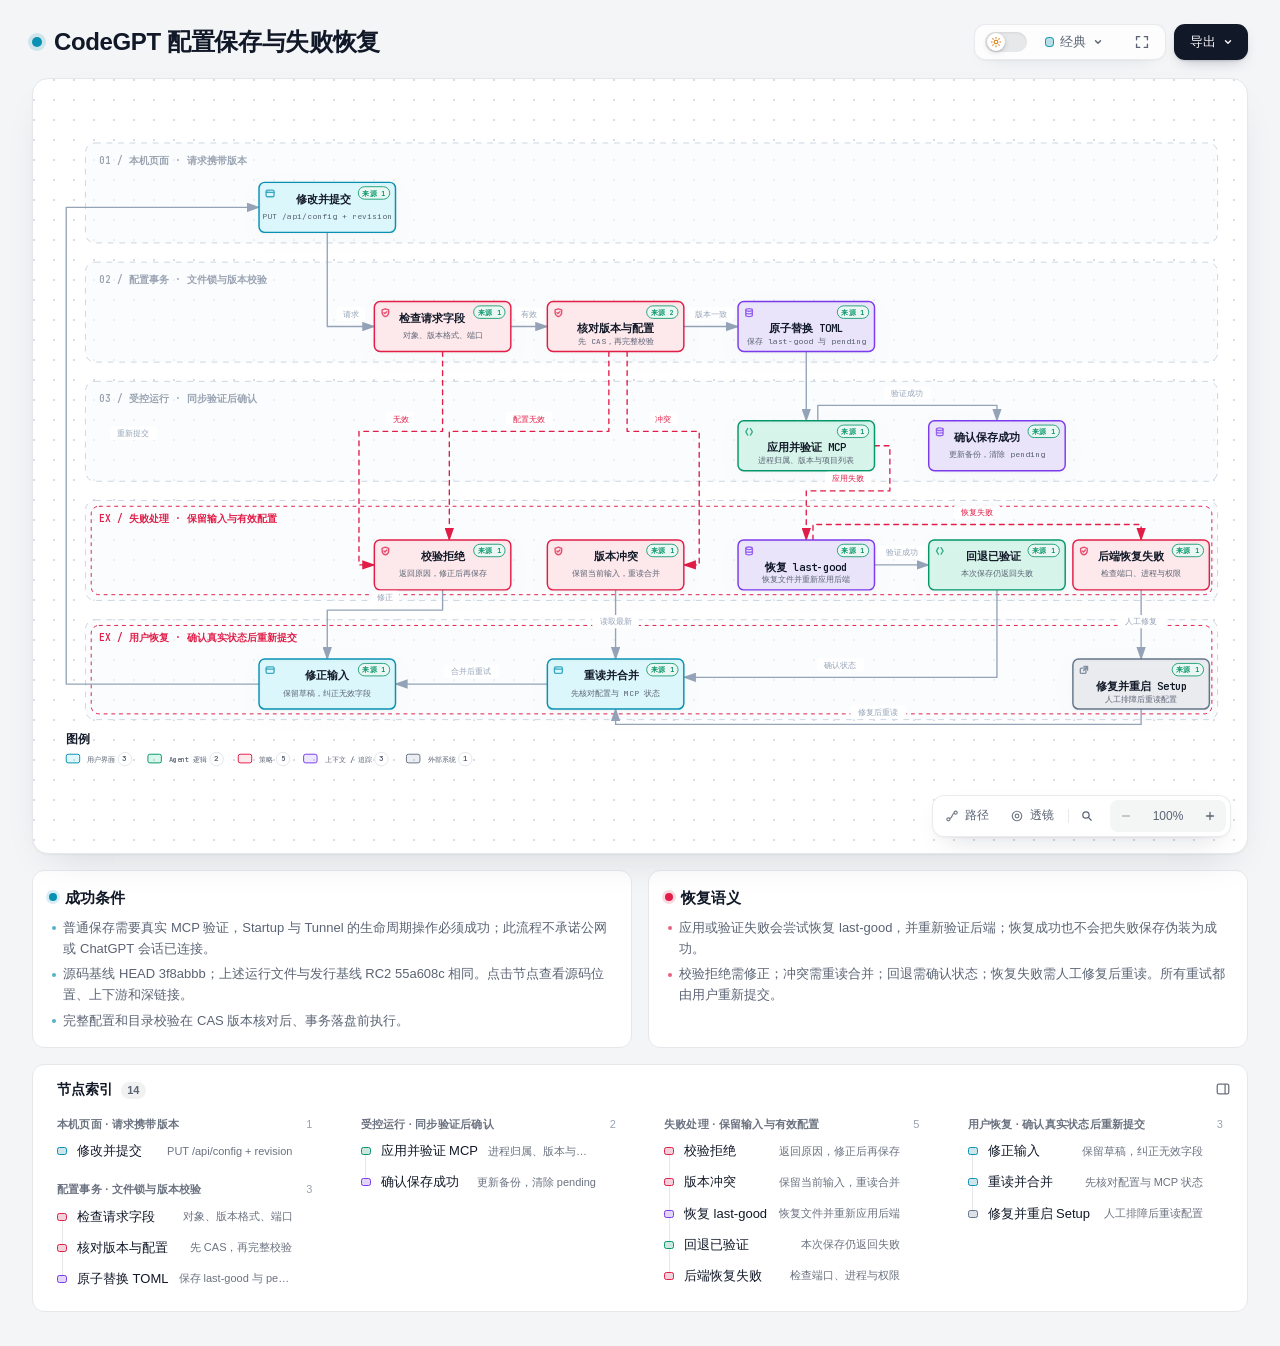
==== site/diagrams/configuration-workflow.html @ 5a4a977e "Sync Core RC2 Setup frontend and publish interactive workflow" ====
<!DOCTYPE html>
<html lang="zh-CN" data-theme="dark" data-preset="classic">
<head>
  <meta charset="UTF-8">
  <meta name="viewport" content="width=device-width, initial-scale=1.0">
  <meta name="generator" content="archify 3.0.1">
  <meta name="archify-reader-contract" content="declared-wide-v1">
  <title>CodeGPT 配置保存与失败恢复</title>
  <script>
    // Resolve the theme before first paint so light-preference users don't
    // see a dark flash. The toolbar script below re-applies with UI state.
    (function () {
      try {
        var theme = null;
        try {
          var param = new URLSearchParams(window.location.search).get('theme');
          if (param === 'light' || param === 'dark') theme = param;
          if (new URLSearchParams(window.location.search).get('embed') === '1') {
            document.documentElement.setAttribute('data-embed', 'true');
          }
          if (new URLSearchParams(window.location.search).get('present') === '1') {
            document.documentElement.setAttribute('data-present', 'true');
          }
        } catch (_) {}
        if (!theme) {
          try { theme = localStorage.getItem('archify-theme'); } catch (_) {}
        }
        if (theme !== 'light' && theme !== 'dark') {
          theme = window.matchMedia('(prefers-color-scheme: light)').matches ? 'light' : 'dark';
        }
        document.documentElement.setAttribute('data-theme', theme);
      } catch (_) {}
    })();
  </script>
  <style id="archify-fonts">
/*
JetBrains Mono variable WOFF2 subsets from Google Fonts service revision v24.
These fixed bytes are shared by the viewer and its SVG/raster exports.
No local() source: an installed copy must not override the bundled font.
Uncovered characters (including CJK) still use the system fallback stack.
Upstream: https://github.com/JetBrains/JetBrainsMono

cyrillic-ext    1664 bytes  sha256 9343de2ca5d9549f792e7962375af8efb0f320c7643bfd36c884b5a30e5c396f
cyrillic        8892 bytes  sha256 4995a9a43ac659ec32fcd8b463755cd6a07b31a6e6b3894a6a153b661cf490e2
greek           6800 bytes  sha256 49c3da6c9a2b279b0f1f860f5cfb1f5dc38d88a5c7be9c9b1837bbc4e3db6111
vietnamese      5872 bytes  sha256 d44eb1936043a56038eb02dd70b243f379bef65783f94ec12f277550720411f1
latin-ext      11596 bytes  sha256 9c38cb2d0d2d93c1ee6e21fa78db76f13ea7e15e15cc64214c7ca89b6aaa35c4
latin          31340 bytes  sha256 2c32b9b3ee358c119e210f6f5195f9bd34894d78a785ff2e95d60e718e400af4

Copyright 2020 The JetBrains Mono Project Authors (https://github.com/JetBrains/JetBrainsMono)

This Font Software is licensed under the SIL Open Font License, Version 1.1.
This license is copied below, and is also available with a FAQ at:
https://openfontlicense.org


-----------------------------------------------------------
SIL OPEN FONT LICENSE Version 1.1 - 26 February 2007
-----------------------------------------------------------

PREAMBLE
The goals of the Open Font License (OFL) are to stimulate worldwide
development of collaborative font projects, to support the font creation
efforts of academic and linguistic communities, and to provide a free and
open framework in which fonts may be shared and improved in partnership
with others.

The OFL allows the licensed fonts to be used, studied, modified and
redistributed freely as long as they are not sold by themselves. The
fonts, including any derivative works, can be bundled, embedded,
redistributed and/or sold with any software provided that any reserved
names are not used by derivative works. The fonts and derivatives,
however, cannot be released under any other type of license. The
requirement for fonts to remain under this license does not apply
to any document created using the fonts or their derivatives.

DEFINITIONS
"Font Software" refers to the set of files released by the Copyright
Holder(s) under this license and clearly marked as such. This may
include source files, build scripts and documentation.

"Reserved Font Name" refers to any names specified as such after the
copyright statement(s).

"Original Version" refers to the collection of Font Software components as
distributed by the Copyright Holder(s).

"Modified Version" refers to any derivative made by adding to, deleting,
or substituting -- in part or in whole -- any of the components of the
Original Version, by changing formats or by porting the Font Software to a
new environment.

"Author" refers to any designer, engineer, programmer, technical
writer or other person who contributed to the Font Software.

PERMISSION & CONDITIONS
Permission is hereby granted, free of charge, to any person obtaining
a copy of the Font Software, to use, study, copy, merge, embed, modify,
redistribute, and sell modified and unmodified copies of the Font
Software, subject to the following conditions:

1) Neither the Font Software nor any of its individual components,
in Original or Modified Versions, may be sold by itself.

2) Original or Modified Versions of the Font Software may be bundled,
redistributed and/or sold with any software, provided that each copy
contains the above copyright notice and this license. These can be
included either as stand-alone text files, human-readable headers or
in the appropriate machine-readable metadata fields within text or
binary files as long as those fields can be easily viewed by the user.

3) No Modified Version of the Font Software may use the Reserved Font
Name(s) unless explicit written permission is granted by the corresponding
Copyright Holder. This restriction only applies to the primary font name as
presented to the users.

4) The name(s) of the Copyright Holder(s) or the Author(s) of the Font
Software shall not be used to promote, endorse or advertise any
Modified Version, except to acknowledge the contribution(s) of the
Copyright Holder(s) and the Author(s) or with their explicit written
permission.

5) The Font Software, modified or unmodified, in part or in whole,
must be distributed entirely under this license, and must not be
distributed under any other license. The requirement for fonts to
remain under this license does not apply to any document created
using the Font Software.

TERMINATION
This license becomes null and void if any of the above conditions are
not met.

DISCLAIMER
THE FONT SOFTWARE IS PROVIDED "AS IS", WITHOUT WARRANTY OF ANY KIND,
EXPRESS OR IMPLIED, INCLUDING BUT NOT LIMITED TO ANY WARRANTIES OF
MERCHANTABILITY, FITNESS FOR A PARTICULAR PURPOSE AND NONINFRINGEMENT
OF COPYRIGHT, PATENT, TRADEMARK, OR OTHER RIGHT. IN NO EVENT SHALL THE
COPYRIGHT HOLDER BE LIABLE FOR ANY CLAIM, DAMAGES OR OTHER LIABILITY,
INCLUDING ANY GENERAL, SPECIAL, INDIRECT, INCIDENTAL, OR CONSEQUENTIAL
DAMAGES, WHETHER IN AN ACTION OF CONTRACT, TORT OR OTHERWISE, ARISING
FROM, OUT OF THE USE OR INABILITY TO USE THE FONT SOFTWARE OR FROM
OTHER DEALINGS IN THE FONT SOFTWARE.
*/
    /* cyrillic-ext */
    @font-face { font-family: 'JetBrains Mono'; font-style: normal; font-weight: 400 800; font-display: swap;
      src: url([data-uri]) format('woff2');
      unicode-range: U+0460-052F, U+1C80-1C8A, U+20B4, U+2DE0-2DFF, U+A640-A69F, U+FE2E-FE2F; }
    /* cyrillic */
    @font-face { font-family: 'JetBrains Mono'; font-style: normal; font-weight: 400 800; font-display: swap;
      src: url([data-uri]) format('woff2');
      unicode-range: U+0301, U+0400-045F, U+0490-0491, U+04B0-04B1, U+2116; }
    /* greek */
    @font-face { font-family: 'JetBrains Mono'; font-style: normal; font-weight: 400 800; font-display: swap;
      src: url([data-uri]) format('woff2');
      unicode-range: U+0370-0377, U+037A-037F, U+0384-038A, U+038C, U+038E-03A1, U+03A3-03FF; }
    /* vietnamese */
    @font-face { font-family: 'JetBrains Mono'; font-style: normal; font-weight: 400 800; font-display: swap;
      src: url([data-uri]) format('woff2');
      unicode-range: U+0102-0103, U+0110-0111, U+0128-0129, U+0168-0169, U+01A0-01A1, U+01AF-01B0, U+0300-0301, U+0303-0304, U+0308-0309, U+0323, U+0329, U+1EA0-1EF9, U+20AB; }
    /* latin-ext */
    @font-face { font-family: 'JetBrains Mono'; font-style: normal; font-weight: 400 800; font-display: swap;
      src: url([data-uri]) format('woff2');
      unicode-range: U+0100-02BA, U+02BD-02C5, U+02C7-02CC, U+02CE-02D7, U+02DD-02FF, U+0304, U+0308, U+0329, U+1D00-1DBF, U+1E00-1E9F, U+1EF2-1EFF, U+2020, U+20A0-20AB, U+20AD-20C0, U+2113, U+2C60-2C7F, U+A720-A7FF; }
    /* latin */
    @font-face { font-family: 'JetBrains Mono'; font-style: normal; font-weight: 400 800; font-display: swap;
      src: url([data-uri]) format('woff2');
      unicode-range: U+0000-00FF, U+0131, U+0152-0153, U+02BB-02BC, U+02C6, U+02DA, U+02DC, U+0304, U+0308, U+0329, U+2000-206F, U+20AC, U+2122, U+2191, U+2193, U+2212, U+2215, U+FEFF, U+FFFD; }
  </style>
  <style>
    /* ==========================================================
       THEME VARIABLES — switch by toggling [data-theme] on <html>
       ========================================================== */
    :root,
    [data-theme="dark"] {
      --bg: #020617;
      --grid: #1e293b;
      --canvas-dot: rgba(148, 163, 184, 0.16);
      --text: #ffffff;
      --text-muted: #94a3b8;
      --text-dim: #475569;
      /* UI chrome and menu hints need more contrast than SVG .t-dim accents */
      --text-faint: #7d8da1;

      --panel: rgba(15, 23, 42, 0.5);
      --panel-border: #1e293b;
      --lane-fill: rgba(15, 23, 42, 0.22);
      --lane-stroke: #334155;

      --arrow: #64748b;
      --arrow-emphasis: #34d399;

      /* Opaque mask color used behind semi-transparent component fills
         so the arrows drawn underneath are properly hidden. */
      --mask: #0f172a;

      --frontend-fill:    rgba(8, 51, 68, 0.4);
      --frontend-stroke:  #22d3ee;
      --backend-fill:     rgba(6, 78, 59, 0.4);
      --backend-stroke:   #34d399;
      --database-fill:    rgba(76, 29, 149, 0.4);
      --database-stroke:  #a78bfa;
      --cloud-fill:       rgba(120, 53, 15, 0.3);
      --cloud-stroke:     #fbbf24;
      --security-fill:    rgba(136, 19, 55, 0.4);
      --security-stroke:  #fb7185;
      --messagebus-fill:  rgba(251, 146, 60, 0.3);
      --messagebus-stroke:#fb923c;
      --external-fill:    rgba(30, 41, 59, 0.5);
      --external-stroke:  #94a3b8;

      --toolbar-bg:       rgba(15, 23, 42, 0.8);
      --toolbar-border:   #334155;
      --toolbar-text:     #e2e8f0;
      --toolbar-hover:    rgba(15, 23, 42, 0.95);
      --toolbar-menu-bg:  #0f172a;
    }

    [data-theme="light"] {
      --bg: #f4f5f7;
      --grid: #e9edf2;
      --canvas-dot: #d9dee5;
      --text: #111827;
      --text-muted: #5b6474;
      --text-dim: #9aa3b2;
      --text-faint: #6b7280;

      --panel: #ffffff;
      --panel-border: #e5e7eb;
      --lane-fill: rgba(248, 250, 252, 0.65);
      --lane-stroke: #cbd5e1;

      --arrow: #94a3b8;
      --arrow-emphasis: #059669;

      --mask: #ffffff;

      --frontend-fill: rgba(34, 211, 238, 0.15);
      --frontend-stroke: #0891b2;
      --backend-fill: rgba(52, 211, 153, 0.18);
      --backend-stroke: #059669;
      --database-fill: rgba(167, 139, 250, 0.2);
      --database-stroke: #7c3aed;
      --cloud-fill: rgba(251, 191, 36, 0.18);
      --cloud-stroke: #d97706;
      --security-fill: rgba(251, 113, 133, 0.15);
      --security-stroke: #e11d48;
      --messagebus-fill: rgba(251, 146, 60, 0.15);
      --messagebus-stroke: #ea580c;
      --external-fill: rgba(148, 163, 184, 0.18);
      --external-stroke: #64748b;

      --toolbar-bg:       rgba(255, 255, 255, 0.92);
      --toolbar-border:   #cbd5e1;
      --toolbar-text:     #334155;
      --toolbar-hover:    #ffffff;
      --toolbar-menu-bg:  #ffffff;
    }

    /* ==========================================================
       SIGNAL FLOW — an opt-in, motion-forward visual preset.
       The variables also target a standalone exported SVG, whose
       root carries data-preset and data-theme directly.
       ========================================================== */
    [data-preset="signal-flow"][data-theme="dark"] {
      --bg: #030711;
      --grid: #15233a;
      --panel: rgba(6, 14, 28, 0.78);
      --panel-border: #1d3350;
      --lane-fill: rgba(9, 22, 40, 0.5);
      --lane-stroke: #2c4564;
      --text: #f5fbff;
      --text-muted: #9eb0c7;
      --text-dim: #52667f;
      --text-faint: #7890ad;
      --mask: #07101e;
      --frontend-fill: rgba(6, 182, 212, 0.14);
      --frontend-stroke: #67e8f9;
      --backend-fill: rgba(16, 185, 129, 0.14);
      --backend-stroke: #5eead4;
      --database-fill: rgba(139, 92, 246, 0.16);
      --database-stroke: #c4b5fd;
      --cloud-fill: rgba(245, 158, 11, 0.13);
      --cloud-stroke: #fcd34d;
      --security-fill: rgba(244, 63, 94, 0.13);
      --security-stroke: #fda4af;
      --messagebus-fill: rgba(249, 115, 22, 0.13);
      --messagebus-stroke: #fdba74;
      --external-fill: rgba(71, 85, 105, 0.24);
      --external-stroke: #a5b4c7;
      --arrow: #7890ad;
      --arrow-emphasis: #2dd4bf;
      --toolbar-bg: rgba(7, 16, 30, 0.86);
      --toolbar-border: #29415f;
      --toolbar-menu-bg: #07101e;
    }

    [data-preset="signal-flow"][data-theme="light"] {
      --bg: #f4f9fc;
      --grid: #d4e5ee;
      --panel: rgba(255, 255, 255, 0.82);
      --panel-border: #bfd5e2;
      --lane-fill: rgba(232, 243, 248, 0.62);
      --lane-stroke: #a9c5d5;
      --text: #102638;
      --text-muted: #587287;
      --text-dim: #8aa2b4;
      --text-faint: #668397;
      --mask: #ffffff;
      --frontend-fill: rgba(6, 182, 212, 0.09);
      --frontend-stroke: #0789a1;
      --backend-fill: rgba(5, 150, 105, 0.09);
      --backend-stroke: #087f69;
      --database-fill: rgba(124, 58, 237, 0.09);
      --database-stroke: #7254c7;
      --cloud-fill: rgba(217, 119, 6, 0.08);
      --cloud-stroke: #b9670b;
      --security-fill: rgba(225, 29, 72, 0.08);
      --security-stroke: #c53a59;
      --messagebus-fill: rgba(234, 88, 12, 0.08);
      --messagebus-stroke: #c65f27;
      --external-fill: rgba(100, 116, 139, 0.1);
      --external-stroke: #607a8c;
      --arrow: #7b97aa;
      --arrow-emphasis: #0d9488;
    }

    /* ==========================================================
       BLUEPRINT — a review-first drafting preset for deployment,
       infrastructure, and technical design documentation. It keeps
       the same semantic palette and geometry while trading glow for
       precise grid contrast, squared materials, and drafting marks.
       ========================================================== */
    [data-preset="blueprint"][data-theme="dark"] {
      --bg: #06131f;
      --grid: #17425a;
      --panel: rgba(7, 27, 43, 0.9);
      --panel-border: #27627f;
      --lane-fill: rgba(10, 43, 66, 0.36);
      --lane-stroke: #34799a;
      --text: #e3f6ff;
      --text-muted: #91b8ca;
      --text-dim: #557e92;
      --text-faint: #739caf;
      --mask: #0a2031;
      --frontend-fill: rgba(26, 157, 193, 0.14);
      --frontend-stroke: #66d9ef;
      --backend-fill: rgba(31, 155, 124, 0.13);
      --backend-stroke: #69dfbd;
      --database-fill: rgba(120, 105, 196, 0.14);
      --database-stroke: #b4a8ff;
      --cloud-fill: rgba(197, 145, 43, 0.13);
      --cloud-stroke: #ffd166;
      --security-fill: rgba(199, 76, 104, 0.13);
      --security-stroke: #ff8da1;
      --messagebus-fill: rgba(207, 112, 49, 0.13);
      --messagebus-stroke: #ffad66;
      --external-fill: rgba(84, 119, 139, 0.18);
      --external-stroke: #a7cad9;
      --arrow: #78a3b7;
      --arrow-emphasis: #64dfc1;
      --toolbar-bg: rgba(7, 28, 45, 0.92);
      --toolbar-border: #34799a;
      --toolbar-text: #d8f3ff;
      --toolbar-hover: rgba(18, 58, 83, 0.95);
      --toolbar-menu-bg: #0a2031;
    }

    [data-preset="blueprint"][data-theme="light"] {
      --bg: #edf7fa;
      --grid: #b5d5e1;
      --panel: rgba(249, 253, 255, 0.94);
      --panel-border: #78aabd;
      --lane-fill: rgba(210, 232, 240, 0.42);
      --lane-stroke: #83b2c4;
      --text: #123344;
      --text-muted: #4e7486;
      --text-dim: #86a6b4;
      --text-faint: #668c9d;
      --mask: #f9fdff;
      --frontend-fill: rgba(8, 145, 178, 0.08);
      --frontend-stroke: #087f9c;
      --backend-fill: rgba(5, 128, 101, 0.08);
      --backend-stroke: #08755f;
      --database-fill: rgba(100, 75, 180, 0.08);
      --database-stroke: #6757a8;
      --cloud-fill: rgba(181, 120, 15, 0.08);
      --cloud-stroke: #a86609;
      --security-fill: rgba(190, 48, 80, 0.07);
      --security-stroke: #b32f50;
      --messagebus-fill: rgba(196, 81, 22, 0.07);
      --messagebus-stroke: #b65120;
      --external-fill: rgba(79, 112, 128, 0.08);
      --external-stroke: #506f7e;
      --arrow: #6d93a5;
      --arrow-emphasis: #087f69;
      --toolbar-bg: rgba(247, 252, 254, 0.94);
      --toolbar-border: #8ab5c5;
      --toolbar-text: #294f61;
      --toolbar-hover: #ffffff;
      --toolbar-menu-bg: #f9fdff;
    }

    /* ==========================================================
       EDITORIAL — a warm, publication-minded preset for design
       reviews, launch notes, and documentation. The diagram keeps
       the same semantic palette and exact geometry, but trades
       software chrome for paper, ink, ruled structure, and one
       restrained vermilion accent.
       ========================================================== */
    [data-preset="editorial"][data-theme="dark"] {
      --bg: #181611;
      --grid: #39342a;
      --panel: rgba(35, 31, 24, 0.96);
      --panel-border: #625a4a;
      --lane-fill: rgba(52, 46, 35, 0.46);
      --lane-stroke: #726957;
      --text: #f4eddf;
      --text-muted: #b9ae9b;
      --text-dim: #776e60;
      --text-faint: #9d917e;
      --mask: #231f18;
      --frontend-fill: rgba(43, 133, 142, 0.16);
      --frontend-stroke: #7fc6c7;
      --backend-fill: rgba(63, 132, 92, 0.16);
      --backend-stroke: #8fc29e;
      --database-fill: rgba(117, 91, 141, 0.17);
      --database-stroke: #c0a4d0;
      --cloud-fill: rgba(170, 119, 49, 0.16);
      --cloud-stroke: #d8ad68;
      --security-fill: rgba(157, 69, 65, 0.17);
      --security-stroke: #df9085;
      --messagebus-fill: rgba(174, 79, 42, 0.16);
      --messagebus-stroke: #df946f;
      --external-fill: rgba(126, 115, 96, 0.18);
      --external-stroke: #b8ad99;
      --arrow: #948978;
      --arrow-emphasis: #dd6b3d;
      --toolbar-bg: rgba(35, 31, 24, 0.92);
      --toolbar-border: #625a4a;
      --toolbar-text: #eee5d5;
      --toolbar-hover: #302a20;
      --toolbar-menu-bg: #231f18;
    }

    [data-preset="editorial"][data-theme="light"] {
      --bg: #f2eee5;
      --grid: #d8d0c2;
      --panel: rgba(251, 248, 241, 0.97);
      --panel-border: #c4b9a6;
      --lane-fill: rgba(229, 221, 207, 0.42);
      --lane-stroke: #b8aa94;
      --text: #242018;
      --text-muted: #6f6658;
      --text-dim: #a09788;
      --text-faint: #817767;
      --mask: #fbf8f1;
      --frontend-fill: rgba(31, 117, 126, 0.09);
      --frontend-stroke: #287e84;
      --backend-fill: rgba(42, 119, 75, 0.09);
      --backend-stroke: #397b53;
      --database-fill: rgba(105, 75, 130, 0.09);
      --database-stroke: #765d86;
      --cloud-fill: rgba(157, 103, 31, 0.1);
      --cloud-stroke: #9a671f;
      --security-fill: rgba(153, 58, 52, 0.09);
      --security-stroke: #9e463f;
      --messagebus-fill: rgba(182, 70, 27, 0.09);
      --messagebus-stroke: #ad4b25;
      --external-fill: rgba(101, 91, 75, 0.09);
      --external-stroke: #746b5e;
      --arrow: #8a806f;
      --arrow-emphasis: #bb4c23;
      --toolbar-bg: rgba(251, 248, 241, 0.94);
      --toolbar-border: #c4b9a6;
      --toolbar-text: #40392f;
      --toolbar-hover: #fffdf8;
      --toolbar-menu-bg: #fbf8f1;
    }

    * { margin: 0; padding: 0; box-sizing: border-box; }

    body {
      --archify-page-top: 2rem;
      font-family: -apple-system, BlinkMacSystemFont, 'Segoe UI', 'PingFang SC', 'Hiragino Sans GB', 'Microsoft YaHei', 'Noto Sans CJK SC', 'Noto Sans', Roboto, 'Helvetica Neue', Arial, sans-serif;
      -webkit-font-smoothing: antialiased;
      background: var(--bg);
      min-height: 100vh;
      padding: var(--archify-page-top) 2rem 2rem;
      color: var(--text);
      /* Theme surfaces change together; animating the page background leaves it
         visibly out of sync with the SVG and panel for the first 200ms. */
    }

    html[data-preset="signal-flow"] body {
      background-image:
        radial-gradient(circle at 18% -8%, rgba(34, 211, 238, 0.14), transparent 34rem),
        radial-gradient(circle at 92% 18%, rgba(139, 92, 246, 0.12), transparent 30rem);
      background-attachment: fixed;
    }
    html[data-preset="signal-flow"][data-theme="light"] body {
      background-image:
        radial-gradient(circle at 18% -8%, rgba(6, 182, 212, 0.12), transparent 34rem),
        radial-gradient(circle at 92% 18%, rgba(139, 92, 246, 0.08), transparent 30rem);
    }
    html[data-preset="blueprint"] body {
      background-image:
        linear-gradient(var(--grid) 1px, transparent 1px),
        linear-gradient(90deg, var(--grid) 1px, transparent 1px);
      background-size: 32px 32px;
      background-position: -1px -1px;
      background-attachment: fixed;
    }
    html[data-preset="editorial"] body {
      background-image:
        linear-gradient(90deg, transparent 0, transparent 5.4rem, color-mix(in srgb, var(--security-stroke) 18%, transparent) 5.4rem, color-mix(in srgb, var(--security-stroke) 18%, transparent) calc(5.4rem + 1px), transparent calc(5.4rem + 1px)),
        repeating-linear-gradient(0deg, transparent 0, transparent 31px, color-mix(in srgb, var(--grid) 36%, transparent) 31px, color-mix(in srgb, var(--grid) 36%, transparent) 32px);
      background-attachment: fixed;
    }

    /* Gallery/embed mode keeps the generated artifact as the source of truth
       while presenting only its diagram surface inside a proof card. */
    html[data-embed="true"] body {
      min-height: 0;
      padding: 0;
      overflow: hidden;
      background: var(--bg);
      background-image: none;
    }
    html[data-embed="true"] .toolbar,
    html[data-embed="true"] .header,
    html[data-embed="true"] .cards,
    html[data-embed="true"] .diagram-nav,
    html[data-embed="true"] .overview-map,
    html[data-embed="true"] .focus-chip,
    html[data-embed="true"] .route-probe,
    html[data-embed="true"] .semantic-lens,
    html[data-embed="true"] .diagram-guide,
    html[data-embed="true"] .node-finder,
    html[data-embed="true"] .node-outline { display: none !important; }
    html[data-embed="true"] .container { max-width: none; }
    html[data-embed="true"] .diagram-container {
      padding: 0.5rem;
      border: 0;
      border-radius: 0;
      box-shadow: none;
    }
    html[data-embed="true"] .diagram-container svg { min-width: 0; }

    /* Presentation Stage is a viewer-only layer: it gives the live diagram
       the viewport while keeping guided views, theme, focus, and exports real.
       Embed mode wins when both query parameters are present. */
    html[data-present="true"]:not([data-embed="true"]) body {
      --archify-page-top: 1rem;
      height: 100dvh;
      min-height: 0;
      padding: 1rem;
      overflow: hidden;
    }
    html[data-present="true"]:not([data-embed="true"]) .container {
      display: flex;
      flex-direction: column;
      gap: 0.75rem;
      width: 100%;
      max-width: none;
      height: calc(100dvh - 2rem);
    }
    html[data-present="true"]:not([data-embed="true"]) .header {
      flex: none;
      min-width: 0;
      margin: 0;
      padding-right: 23rem;
    }
    html[data-present="true"]:not([data-embed="true"]) .header-row { margin-bottom: 0.25rem; }
    html[data-present="true"]:not([data-embed="true"]) .subtitle {
      overflow: hidden;
      text-overflow: ellipsis;
      white-space: nowrap;
    }

    html[data-present="true"]:not([data-embed="true"]) .diagram-container {
      display: flex;
      flex: 1 1 auto;
      align-items: center;
      justify-content: center;
      min-height: 0;
      padding: 0.75rem;
      padding-bottom: calc(0.75rem + var(--archify-nav-reserve));
    }
    html[data-present="true"]:not([data-embed="true"]) .diagram-container > svg {
      flex: 1 1 auto;
      height: 100%;
      min-height: 0;
      width: 100%;
      min-width: 0;
    }
    html[data-present="true"]:not([data-embed="true"]) .cards { display: none; }
    html[data-present="true"]:not([data-embed="true"]) #btn-present {
      border-color: var(--frontend-stroke);
      color: var(--frontend-stroke);
    }

    /* The reader owns only the outer scale. Wide diagrams and measured tall workflows keep one authored
       SVG/viewBox while the runtime chooses a desktop width from the actual
       vertical budget. This avoids device-specific files and breakpoint
       jumps between a laptop and a tall monitor. */
    .container {
      width: 100%;
      max-width: var(--archify-reader-width, 1440px);
      margin: 0 auto;
    }
    html[data-reader-narrow="true"]:not([data-present="true"]) .diagram-container > svg {
      min-width: 0;
      max-width: var(--archify-diagram-max-width);
      margin-inline: auto;
    }
    @media (min-width: 768px) and (max-height: 920px) {
      .header { margin-bottom: 1rem; }
      .diagram-container { padding: 1rem; }
      .cards { margin-top: 1rem; }
      .card { padding: 1rem; }
    }

    .header { margin-bottom: 1.5rem; padding-right: 29.5rem; }

    html[data-preset="signal-flow"] .header,
    html[data-preset="blueprint"] .header,
    html[data-preset="editorial"] .header { padding-right: 29.5rem; }

    .header-row {
      display: flex;
      align-items: center;
      gap: 0.75rem;
      min-height: 2.75rem;
      margin-bottom: 0.25rem;
    }

    .pulse-dot {
      flex: none;
      width: 10px;
      height: 10px;
      background: var(--frontend-stroke);
      border-radius: 50%;
      box-shadow: 0 0 0 4px color-mix(in srgb, var(--frontend-stroke) 16%, transparent);
      animation: none;
    }

    html[data-motion-capable="true"] .pulse-dot { animation: pulse 2s infinite; }

    @keyframes pulse {
      0%, 100% { opacity: 1; }
      50% { opacity: 0.5; }
    }

    h1 {
      font-size: 1.5rem;
      font-weight: 650;
      line-height: 1.25;
      letter-spacing: -0.015em;
    }

    .subtitle {
      color: var(--text-muted);
      font-size: 0.875rem;
      line-height: 1.55;
      margin-left: 1.375rem;
    }

    html[data-preset="signal-flow"] .header-row::after {
      content: attr(data-preset-badge-signal-flow);
      flex: none;
      margin-left: 0.25rem;
      color: var(--frontend-stroke);
      border: 1px solid var(--frontend-stroke);
      border-radius: 999px;
      padding: 0.28rem 0.6rem;
      font-size: 0.625rem;
      letter-spacing: 0.12em;
      opacity: 0.82;
      box-shadow: 0 0 20px rgba(34, 211, 238, 0.12);
      white-space: nowrap;
    }

    html[data-preset="blueprint"] .pulse-dot {
      width: 10px;
      height: 10px;
      border: 1px solid var(--frontend-stroke);
      border-radius: 1px;
      background: transparent;
      box-shadow: inset 0 0 0 2px var(--bg);
      transform: rotate(45deg);
      animation: none;
    }
    html[data-preset="blueprint"] .header-row::after {
      content: attr(data-preset-badge-blueprint);
      flex: none;
      margin-left: 0.25rem;
      padding: 0.28rem 0.55rem;
      border-top: 1px solid var(--frontend-stroke);
      border-bottom: 1px solid var(--frontend-stroke);
      color: var(--frontend-stroke);
      font-size: 0.5625rem;
      font-weight: 700;
      letter-spacing: 0.14em;
      white-space: nowrap;
    }

    html[data-preset="editorial"] h1,
    html[data-preset="editorial"] .card h3 {
      font-family: Georgia, 'Times New Roman', 'Songti SC', STSong, serif;
      letter-spacing: -0.02em;
    }
    html[data-preset="editorial"] h1 { font-size: 1.72rem; font-weight: 600; }
    html[data-preset="editorial"] .pulse-dot {
      width: 9px;
      height: 9px;
      border: 1px solid var(--arrow-emphasis);
      border-radius: 0;
      background: var(--arrow-emphasis);
      box-shadow: 0 0 0 3px color-mix(in srgb, var(--arrow-emphasis) 14%, transparent);
      transform: rotate(45deg);
      animation: none;
    }
    html[data-preset="editorial"] .header-row::after {
      content: attr(data-preset-badge-editorial);
      flex: none;
      margin-left: 0.25rem;
      padding: 0.32rem 0 0.24rem;
      border-bottom: 2px solid var(--arrow-emphasis);
      color: var(--arrow-emphasis);
      font-family: Georgia, 'Times New Roman', serif;
      font-size: 0.625rem;
      font-style: italic;
      font-weight: 600;
      letter-spacing: 0.08em;
      white-space: nowrap;
    }

    .diagram-container {
      --archify-nav-reserve: 0px;
      background: var(--panel);
      border-radius: 1rem;
      border: 1px solid var(--panel-border);
      box-shadow: 0 1px 2px rgba(15, 23, 42, 0.04), 0 16px 40px -20px rgba(15, 23, 42, 0.18);
      padding: 1.5rem;
      padding-bottom: calc(1.5rem + var(--archify-nav-reserve));
      overflow: hidden;
      position: relative;
    }

    html[data-preset="signal-flow"] .diagram-container {
      position: relative;
      overflow: hidden;
      background: linear-gradient(180deg, rgba(8, 20, 38, 0.82), rgba(3, 8, 18, 0.94));
      box-shadow: inset 0 1px 0 rgba(255, 255, 255, 0.04), 0 28px 80px rgba(0, 0, 0, 0.34);
    }
    html[data-preset="signal-flow"][data-theme="light"] .diagram-container {
      background: linear-gradient(180deg, rgba(255, 255, 255, 0.9), rgba(237, 246, 250, 0.94));
      box-shadow: inset 0 1px 0 rgba(255, 255, 255, 0.72), 0 24px 60px rgba(45, 78, 99, 0.12);
    }
    html[data-preset="blueprint"] .diagram-container {
      border-color: var(--panel-border);
      border-radius: 0.35rem;
      background: var(--panel);
      box-shadow:
        inset 0 0 0 1px color-mix(in srgb, var(--panel-border) 34%, transparent),
        0 18px 48px rgba(0, 0, 0, 0.16);
    }
    html[data-preset="blueprint"] .diagram-container::after {
      content: "";
      position: absolute;
      z-index: 10;
      inset: 0.7rem;
      pointer-events: none;
      background:
        linear-gradient(var(--frontend-stroke), var(--frontend-stroke)) left top / 1.35rem 1px no-repeat,
        linear-gradient(var(--frontend-stroke), var(--frontend-stroke)) left top / 1px 1.35rem no-repeat,
        linear-gradient(var(--frontend-stroke), var(--frontend-stroke)) right top / 1.35rem 1px no-repeat,
        linear-gradient(var(--frontend-stroke), var(--frontend-stroke)) right top / 1px 1.35rem no-repeat,
        linear-gradient(var(--frontend-stroke), var(--frontend-stroke)) left bottom / 1.35rem 1px no-repeat,
        linear-gradient(var(--frontend-stroke), var(--frontend-stroke)) left bottom / 1px 1.35rem no-repeat,
        linear-gradient(var(--frontend-stroke), var(--frontend-stroke)) right bottom / 1.35rem 1px no-repeat,
        linear-gradient(var(--frontend-stroke), var(--frontend-stroke)) right bottom / 1px 1.35rem no-repeat;
      opacity: 0.58;
    }
    html[data-preset="editorial"] .diagram-container {
      overflow: hidden;
      border-color: var(--panel-border);
      border-radius: 0.38rem;
      background:
        linear-gradient(90deg, color-mix(in srgb, var(--security-fill) 58%, transparent), transparent 12%),
        var(--panel);
      box-shadow:
        0 1px 0 color-mix(in srgb, var(--text) 6%, transparent),
        0 18px 48px color-mix(in srgb, #000 19%, transparent);
    }
    html[data-preset="editorial"] .diagram-container::after {
      position: absolute;
      z-index: 10;
      top: 0.72rem;
      right: 1.25rem;
      padding: 0.2rem 0.52rem;
      border: 1px solid var(--panel-border);
      background: var(--panel);
      color: var(--arrow-emphasis);
      content: attr(data-preset-badge-editorial-plate);
      font-family: Georgia, 'Times New Roman', serif;
      font-size: 0.52rem;
      font-style: italic;
      font-weight: 600;
      letter-spacing: 0.09em;
      pointer-events: none;
    }
    html[data-embed="true"][data-preset="editorial"] .diagram-container::after { display: none; }
    html[data-motion-capable="true"][data-preset="signal-flow"][data-ambient-motion="running"] .diagram-container::before {
      content: "";
      position: absolute;
      inset: 0;
      pointer-events: none;
      background: linear-gradient(115deg, transparent 28%, rgba(103, 232, 249, 0.035) 48%, transparent 68%);
      transform: translateX(-70%);
      animation: archify-signal-scan 4.8s ease-in-out 1 both;
    }

    /* Motion Governor gives the reader a real static state and gives the
       strongest semantic action the only motion budget. Atmosphere resets to
       its authored base instead of freezing mid-cycle. Static artifacts never
       start a decorative pulse or scan. */
    html:not([data-motion-capable="true"]) svg[data-animation="trace"] [data-animate] {
      animation: none !important;
    }
    html:not([data-motion-capable="true"]) svg[data-animation="trace"] [data-graph-role="automatic-crossover"]:has(> [data-animate="edge"]) > [data-graph-role="automatic-crossover-underlay"] {
      animation: none !important;
    }
    html[data-motion="still"] .pulse-dot,
    html[data-motion="still"] .diagram-container::before,
    html[data-motion="still"] svg[data-animation="trace"] [data-animate],
    html[data-motion-owner] .pulse-dot,
    html[data-motion-owner] .diagram-container::before,
    html[data-motion-owner] svg[data-animation="trace"] [data-animate],
    html[data-embed="true"] .pulse-dot,
    html[data-embed="true"] .diagram-container::before,
    html[data-share-playback="true"] .pulse-dot,
    html[data-share-playback="true"] .diagram-container::before,
    html[data-document-hidden="true"] .pulse-dot,
    html[data-document-hidden="true"] .diagram-container::before,
    html[data-document-hidden="true"] svg[data-animation="trace"] [data-animate],
    html[data-motion="still"] svg[data-animation="trace"] [data-graph-role="automatic-crossover"]:has(> [data-animate="edge"]) > [data-graph-role="automatic-crossover-underlay"],
    html[data-motion-owner] svg[data-animation="trace"] [data-graph-role="automatic-crossover"]:has(> [data-animate="edge"]) > [data-graph-role="automatic-crossover-underlay"],
    html[data-embed="true"] svg[data-animation="trace"] [data-graph-role="automatic-crossover"]:has(> [data-animate="edge"]) > [data-graph-role="automatic-crossover-underlay"],
    html[data-share-playback="true"] svg[data-animation="trace"] [data-graph-role="automatic-crossover"]:has(> [data-animate="edge"]) > [data-graph-role="automatic-crossover-underlay"],
    html[data-document-hidden="true"] svg[data-animation="trace"] [data-graph-role="automatic-crossover"]:has(> [data-animate="edge"]) > [data-graph-role="automatic-crossover-underlay"] {
      animation: none !important;
    }
    html[data-motion="still"] .diagram-container::before,
    html[data-motion-owner] .diagram-container::before,
    html[data-embed="true"] .diagram-container::before,
    html[data-share-playback="true"] .diagram-container::before {
      opacity: 0;
    }
    html[data-motion="still"] .intent-trace-flow,
    html[data-motion="still"] .route-probe-flow,
    html[data-motion="still"] .route-journey-flow,
    html[data-motion="still"] .semantic-lens-flow,
    html[data-motion="still"] .diagram-guide,
    html[data-motion="still"] .overview-map-live,
    html[data-document-hidden="true"] .intent-trace-flow,
    html[data-document-hidden="true"] .route-probe-flow,
    html[data-document-hidden="true"] .route-journey-flow,
    html[data-document-hidden="true"] .semantic-lens-flow,
    html[data-document-hidden="true"] .diagram-guide,
    html[data-document-hidden="true"] .overview-map-live {
      animation: none !important;
    }

    html[data-motion="still"] .intent-trace-flow,
    html[data-motion="still"] .route-probe-flow {
      stroke-dasharray: none;
      stroke-dashoffset: 0;
      opacity: 0.72;
    }
    html[data-motion="still"] .route-journey-overlay,
    html[data-document-hidden="true"] .route-journey-overlay { display: none !important; }
    html[data-motion="still"] .relationship-pulse-overlay { display: none !important; }

    html[data-motion="still"] svg [data-node-id],
    html[data-motion="still"] svg [data-edge-from],
    html[data-motion="still"] svg [data-detail],
    html[data-motion="still"] svg [data-detail-anchor],
    html[data-motion="still"] svg [data-legend-hit],
    html[data-motion="still"] svg {
      transition: none !important;
    }

    svg {
      font-family: 'JetBrains Mono', ui-monospace, SFMono-Regular, Menlo, Consolas, 'DejaVu Sans Mono', 'Liberation Mono', 'Noto Sans Mono CJK SC', 'PingFang SC', 'Hiragino Sans GB', 'Microsoft YaHei', monospace;
      width: 100%;
      min-width: min(900px, 100%);
      display: block;
      transform-origin: 0 0;
      transition: transform 0.18s ease;
    }

    .diagram-container.is-camera-moving svg {
      transition: transform 0.42s cubic-bezier(0.22, 1, 0.36, 1);
    }
    .diagram-container.is-camera-transaction svg { transition: none; }
    .diagram-container.is-pannable { cursor: grab; }
    .diagram-container.is-panning { cursor: grabbing; user-select: none; }
    .diagram-container.is-panning svg { transition: none; }

    .diagram-nav {
      position: absolute;
      right: 1rem;
      bottom: 1rem;
      z-index: 12;
      translate: 0 calc(-1 * var(--archify-dock-lift, 0px));
      display: inline-flex;
      align-items: center;
      max-width: calc(100% - 2rem);
      padding: 0.25rem;
      gap: 0.0625rem;
      overflow-x: auto;
      border: 1px solid color-mix(in srgb, var(--panel-border) 80%, transparent);
      border-radius: 0.75rem;
      background: color-mix(in srgb, var(--panel) 84%, transparent);
      box-shadow: 0 1px 2px rgba(15, 23, 42, 0.05), 0 10px 28px -14px rgba(15, 23, 42, 0.28);
      backdrop-filter: blur(14px) saturate(1.2);
      scrollbar-width: none;
    }
    .diagram-nav::-webkit-scrollbar { display: none; }
    .diagram-nav button,
    .focus-chip button {
      border: 0;
      background: transparent;
      color: var(--toolbar-text);
      font: inherit;
      cursor: pointer;
    }
    .diagram-nav button {
      min-width: 2rem;
      height: 2rem;
      padding: 0 0.4rem;
      border-radius: 0.5rem;
      color: var(--text-muted);
      font-size: 0.75rem;
      font-weight: 500;
      letter-spacing: 0;
      transition: background 0.15s, color 0.15s;
    }
    .diagram-nav button:hover,
    .diagram-nav button:focus-visible {
      color: var(--text);
      background: color-mix(in srgb, var(--text) 6%, transparent);
    }
    .diagram-nav button:hover,
    .diagram-nav button:focus-visible,
    .focus-chip button:hover,
    .focus-chip button:focus-visible { background: var(--toolbar-hover); }
    .diagram-nav button:focus-visible,
    .focus-chip button:focus-visible {
      outline: 2px solid var(--frontend-stroke);
      outline-offset: 1px;
    }
    .diagram-nav button:disabled { opacity: 0.38; cursor: default; }
    /* The Guide stays on the ? shortcut; Map only earns dock space once the
       reader has zoomed past the full diagram (or opened it from the keyboard). */
    .diagram-nav button[hidden] { display: none; }
    .diagram-container:not(.is-pannable) #btn-overview-map:not([data-radar-requested]):not(:focus) { display: none; }
    .diagram-nav button:disabled:hover { background: transparent; }
    .diagram-nav #btn-route-probe,
    .diagram-nav #btn-overview-map,
    .diagram-nav #btn-semantic-lens {
      min-width: auto;
      padding-inline: 0.6rem;
      color: var(--text-muted);
      font-weight: 500;
    }
    .diagram-nav #btn-node-finder,
    .diagram-nav [data-view="out"] {
      position: relative;
      margin-left: 0.375rem;
    }
    .diagram-nav #btn-node-finder::before,
    .diagram-nav [data-view="out"]::before {
      position: absolute;
      top: 0.55rem;
      bottom: 0.55rem;
      left: -0.19rem;
      width: 1px;
      background: color-mix(in srgb, var(--panel-border) 90%, transparent);
      content: "";
      pointer-events: none;
    }
    .diagram-nav-icon {
      display: block;
      width: 0.875rem;
      height: 0.875rem;
      margin: auto;
      background: currentColor;
      -webkit-mask-position: center;
      -webkit-mask-repeat: no-repeat;
      -webkit-mask-size: contain;
      mask-position: center;
      mask-repeat: no-repeat;
      mask-size: contain;
    }
    .diagram-nav-icon.find {
      -webkit-mask-image: url("data:image/svg+xml,%3Csvg xmlns='http://www.w3.org/2000/svg' viewBox='0 0 20 20'%3E%3Ccircle cx='8.5' cy='8.5' r='4.5' fill='none' stroke='black' stroke-width='1.8'/%3E%3Cpath d='m12 12 4 4' fill='none' stroke='black' stroke-width='1.8' stroke-linecap='round'/%3E%3C/svg%3E");
      mask-image: url("data:image/svg+xml,%3Csvg xmlns='http://www.w3.org/2000/svg' viewBox='0 0 20 20'%3E%3Ccircle cx='8.5' cy='8.5' r='4.5' fill='none' stroke='black' stroke-width='1.8'/%3E%3Cpath d='m12 12 4 4' fill='none' stroke='black' stroke-width='1.8' stroke-linecap='round'/%3E%3C/svg%3E");
    }
    .diagram-nav-icon.guide {
      -webkit-mask-image: url("data:image/svg+xml,%3Csvg xmlns='http://www.w3.org/2000/svg' viewBox='0 0 20 20'%3E%3Ccircle cx='10' cy='10' r='7' fill='none' stroke='black' stroke-width='1.7'/%3E%3Cpath d='M7.8 7.3a2.4 2.4 0 014.6.9c0 1.8-2.4 2-2.4 3.7M10 14.9h.01' fill='none' stroke='black' stroke-width='1.7' stroke-linecap='round'/%3E%3C/svg%3E");
      mask-image: url("data:image/svg+xml,%3Csvg xmlns='http://www.w3.org/2000/svg' viewBox='0 0 20 20'%3E%3Ccircle cx='10' cy='10' r='7' fill='none' stroke='black' stroke-width='1.7'/%3E%3Cpath d='M7.8 7.3a2.4 2.4 0 014.6.9c0 1.8-2.4 2-2.4 3.7M10 14.9h.01' fill='none' stroke='black' stroke-width='1.7' stroke-linecap='round'/%3E%3C/svg%3E");
    }
    .diagram-nav-icon.minus {
      -webkit-mask-image: url("data:image/svg+xml,%3Csvg xmlns='http://www.w3.org/2000/svg' viewBox='0 0 20 20'%3E%3Cpath d='M5 10h10' fill='none' stroke='black' stroke-width='1.8' stroke-linecap='round'/%3E%3C/svg%3E");
      mask-image: url("data:image/svg+xml,%3Csvg xmlns='http://www.w3.org/2000/svg' viewBox='0 0 20 20'%3E%3Cpath d='M5 10h10' fill='none' stroke='black' stroke-width='1.8' stroke-linecap='round'/%3E%3C/svg%3E");
    }
    .diagram-nav-icon.plus {
      -webkit-mask-image: url("data:image/svg+xml,%3Csvg xmlns='http://www.w3.org/2000/svg' viewBox='0 0 20 20'%3E%3Cpath d='M10 5v10M5 10h10' fill='none' stroke='black' stroke-width='1.8' stroke-linecap='round'/%3E%3C/svg%3E");
      mask-image: url("data:image/svg+xml,%3Csvg xmlns='http://www.w3.org/2000/svg' viewBox='0 0 20 20'%3E%3Cpath d='M10 5v10M5 10h10' fill='none' stroke='black' stroke-width='1.8' stroke-linecap='round'/%3E%3C/svg%3E");
    }
    .diagram-nav [data-view="reset"] {
      display: inline-flex;
      align-items: center;
      justify-content: center;
      gap: 0.2rem;
      min-width: 3.1rem;
      padding-inline: 0.35rem;
    }
    .diagram-nav [data-view="reset"][data-detail-visible] {
      min-width: 3.8rem;
    }
    .diagram-nav-detail {
      color: color-mix(in srgb, var(--toolbar-text) 52%, transparent);
      font-size: 0.44rem;
      font-weight: 700;
      line-height: 1;
      letter-spacing: 0.07em;
    }
    .diagram-nav-percent {
      color: var(--text-muted);
      font-size: 0.75rem;
      font-weight: 500;
      font-variant-numeric: tabular-nums;
      line-height: 1;
    }
    /* Mode buttons carry a small glyph so the dock reads as one icon language. */
    .diagram-nav #btn-route-probe,
    .diagram-nav #btn-overview-map,
    .diagram-nav #btn-semantic-lens {
      display: inline-flex;
      align-items: center;
      gap: 0.375rem;
      padding-inline: 0.55rem 0.65rem;
    }
    .diagram-nav #btn-route-probe::before,
    .diagram-nav #btn-overview-map::before,
    .diagram-nav #btn-semantic-lens::before {
      flex: none;
      width: 0.875rem;
      height: 0.875rem;
      background: currentColor;
      content: "";
      opacity: 0.85;
      -webkit-mask: var(--nav-glyph) center / contain no-repeat;
      mask: var(--nav-glyph) center / contain no-repeat;
    }
    .diagram-nav #btn-route-probe { --nav-glyph: url("data:image/svg+xml,%3Csvg xmlns='http://www.w3.org/2000/svg' viewBox='0 0 20 20'%3E%3Cg fill='none' stroke='black' stroke-width='1.7' stroke-linecap='round'%3E%3Ccircle cx='4.8' cy='14.8' r='2.2'/%3E%3Ccircle cx='15.2' cy='5.2' r='2.2'/%3E%3Cpath d='M6.9 13.9c3.8-1.4 2.6-6.3 6.2-7.8'/%3E%3C/g%3E%3C/svg%3E"); }
    .diagram-nav #btn-overview-map { --nav-glyph: url("data:image/svg+xml,%3Csvg xmlns='http://www.w3.org/2000/svg' viewBox='0 0 20 20'%3E%3Cg fill='none' stroke='black' stroke-width='1.7' stroke-linejoin='round'%3E%3Cpath d='M2.8 5.4 7.4 3.5l5.2 2 4.6-1.9v11l-4.6 1.9-5.2-2-4.6 1.9z'/%3E%3Cpath d='M7.4 3.5v11M12.6 5.5v11'/%3E%3C/g%3E%3C/svg%3E"); }
    .diagram-nav #btn-semantic-lens { --nav-glyph: url("data:image/svg+xml,%3Csvg xmlns='http://www.w3.org/2000/svg' viewBox='0 0 20 20'%3E%3Cg fill='none' stroke='black' stroke-width='1.7'%3E%3Ccircle cx='10' cy='10' r='6.8'/%3E%3Ccircle cx='10' cy='10' r='2.6'/%3E%3C/g%3E%3C/svg%3E"); }
    /* Zoom out / level / zoom in join into one stepper well. */
    .diagram-nav [data-view="out"],
    .diagram-nav [data-view="reset"],
    .diagram-nav [data-view="in"] {
      border-radius: 0;
      background: color-mix(in srgb, var(--text) 4.5%, transparent);
    }
    .diagram-nav [data-view="out"] { margin-left: 0.375rem; border-radius: 0.5rem 0 0 0.5rem; }
    .diagram-nav [data-view="out"]::before { display: none; }
    .diagram-nav [data-view="reset"],
    .diagram-nav [data-view="in"] { margin-left: -0.0625rem; }
    .diagram-nav [data-view="in"] { border-radius: 0 0.5rem 0.5rem 0; }
    .diagram-nav [data-view="out"]:hover,
    .diagram-nav [data-view="reset"]:hover,
    .diagram-nav [data-view="in"]:hover { background: color-mix(in srgb, var(--text) 9%, transparent); }
    .diagram-nav [data-view="out"]:disabled,
    .diagram-nav [data-view="in"]:disabled { opacity: 1; color: color-mix(in srgb, var(--text-muted) 40%, transparent); }
    .diagram-nav [data-view="out"]:disabled:hover,
    .diagram-nav [data-view="in"]:disabled:hover { background: color-mix(in srgb, var(--text) 4.5%, transparent); }
    .diagram-nav [data-view="reset"] { min-width: 3.25rem; }
    .diagram-container[data-camera-indicator="true"] .diagram-nav-detail,
    .diagram-container[data-camera-indicator="true"] .diagram-nav-percent { color: var(--frontend-stroke); }
    .diagram-nav #btn-diagram-guide[aria-expanded="true"] {
      color: var(--cloud-stroke);
      background: var(--toolbar-hover);
    }

    /* Semantic Radar is a deliberately simplified, viewer-only overview. It
       uses authored node bounds and the live camera viewport rather than
       cloning the canonical SVG, so IDs, filters, animation, and export state
       stay singular and deterministic. */
    .overview-map {
      position: absolute;
      right: 1rem;
      bottom: calc(4.15rem + var(--archify-nav-reserve));
      z-index: 12;
      width: 11.25rem;
      overflow: hidden;
      border: 1px solid color-mix(in srgb, var(--frontend-stroke) 52%, var(--toolbar-border));
      border-radius: 0.78rem;
      background: var(--toolbar-menu-bg);
      color: var(--toolbar-text);
      box-shadow: 0 16px 42px rgba(0, 0, 0, 0.3);
      backdrop-filter: blur(16px);
      font-size: 0.625rem;
    }
    .overview-map[hidden] { display: none; }
    .overview-map[data-docked="true"] {
      position: fixed;
      right: var(--archify-radar-right, 1rem);
      top: var(--archify-radar-top, 1rem);
      bottom: auto;
    }
    .overview-map[data-docked="true"][data-dock-side="left"] {
      right: auto;
      left: var(--archify-radar-left, 1rem);
    }
    html[data-preset="blueprint"] .overview-map { border-radius: 0.28rem; }
    .overview-map-head {
      display: grid;
      grid-template-columns: auto minmax(0, 1fr) auto;
      align-items: center;
      gap: 0.45rem;
      min-height: 2.25rem;
      padding: 0.42rem 0.48rem 0.38rem 0.55rem;
      border-bottom: 1px solid var(--toolbar-border);
      background: linear-gradient(110deg, color-mix(in srgb, var(--frontend-fill) 45%, transparent), transparent 68%);
      cursor: grab;
      touch-action: none;
      user-select: none;
    }
    .overview-map[data-panel-dragging="true"] .overview-map-head { cursor: grabbing; }
    .overview-map[data-placement-invalid="true"] {
      border-color: var(--security-stroke);
      box-shadow: 0 0 0 2px color-mix(in srgb, var(--security-stroke) 34%, transparent), 0 16px 42px rgba(0, 0, 0, 0.3);
    }
    .overview-map[data-compact="true"] {
      width: 7.4rem;
    }
    .overview-map[data-compact="true"] .overview-map-head {
      grid-template-columns: minmax(0, 1fr) auto;
      gap: 0.24rem;
      min-height: 1.5rem;
      padding: 0.05rem 0.16rem 0.05rem 0.32rem;
      border-bottom: 0;
    }
    .overview-map[data-compact="true"] .overview-map-live,
    .overview-map[data-compact="true"] .overview-map-copy,
    .overview-map[data-compact="true"] .overview-map-surface,
    .overview-map[data-compact="true"] .overview-map-hint {
      display: none;
    }
    .overview-map[data-compact="true"] .overview-map-expand { display: inline-flex; }
    .overview-map[data-compact="true"] .overview-map-close {
      width: 1.15rem;
      height: 1.15rem;
      font-size: 0.72rem;
    }
    .overview-map-live {
      width: 0.42rem;
      height: 0.42rem;
      border-radius: 50%;
      background: var(--backend-stroke);
      box-shadow: 0 0 0 0 color-mix(in srgb, var(--backend-stroke) 52%, transparent);
      animation: archify-radar-live 2.4s ease-out infinite;
    }
    .overview-map-copy { min-width: 0; line-height: 1.1; }
    .overview-map-copy strong {
      display: block;
      overflow: hidden;
      color: var(--frontend-stroke);
      font-size: 0.59rem;
      letter-spacing: 0.12em;
      text-transform: uppercase;
      white-space: nowrap;
      text-overflow: ellipsis;
    }
    .overview-map-copy small {
      display: block;
      margin-top: 0.18rem;
      overflow: hidden;
      color: var(--text-faint);
      font-size: 0.52rem;
      letter-spacing: 0.04em;
      white-space: nowrap;
      text-overflow: ellipsis;
    }
    .overview-map-expand {
      display: none;
      align-items: center;
      justify-content: center;
      min-width: 0;
      height: 1.2rem;
      padding: 0 0.34rem;
      overflow: hidden;
      border: 0;
      border-radius: 0.3rem;
      background: transparent;
      color: var(--frontend-stroke);
      font: inherit;
      font-size: 0.49rem;
      font-weight: 700;
      letter-spacing: 0.06em;
      text-transform: uppercase;
      white-space: nowrap;
      cursor: pointer;
    }
    .overview-map-close {
      width: 1.55rem;
      height: 1.55rem;
      padding: 0;
      border: 0;
      border-radius: 0.34rem;
      background: transparent;
      color: var(--toolbar-text);
      font: inherit;
      font-size: 0.9rem;
      cursor: pointer;
    }
    .overview-map-expand:hover,
    .overview-map-expand:focus-visible,
    .overview-map-close:hover,
    .overview-map-close:focus-visible { background: var(--toolbar-hover); }
    .overview-map-expand:focus-visible,
    .overview-map-close:focus-visible,
    .overview-map-surface:focus-visible,
    .overview-map-node:focus-visible {
      outline: 2px solid var(--frontend-stroke);
      outline-offset: 1px;
    }
    .overview-map-surface {
      position: relative;
      height: 7rem;
      margin: 0.42rem;
      overflow: hidden;
      border: 1px solid color-mix(in srgb, var(--panel-border) 72%, transparent);
      border-radius: 0.42rem;
      background:
        linear-gradient(color-mix(in srgb, var(--panel-border) 26%, transparent) 1px, transparent 1px),
        linear-gradient(90deg, color-mix(in srgb, var(--panel-border) 26%, transparent) 1px, transparent 1px),
        color-mix(in srgb, var(--bg) 86%, transparent);
      background-size: 12px 12px;
      cursor: crosshair;
      touch-action: none;
    }
    html[data-preset="blueprint"] .overview-map-surface { border-radius: 0.1rem; }
    .overview-map-surface > svg {
      width: 100%;
      height: 100%;
      min-width: 0;
      transform: none !important;
      transition: none !important;
      display: block;
      overflow: visible;
    }
    .overview-map-node {
      fill: var(--backend-stroke);
      fill-opacity: 0.52;
      stroke: var(--backend-stroke);
      stroke-opacity: 0.86;
      vector-effect: non-scaling-stroke;
      cursor: pointer;
      transition: fill-opacity 140ms ease, stroke-width 140ms ease, filter 140ms ease;
    }
    .overview-map-node[data-kind="frontend"],
    .overview-map-node[data-kind="start"] { fill: var(--frontend-stroke); stroke: var(--frontend-stroke); }
    .overview-map-node[data-kind="database"],
    .overview-map-node[data-kind="success"] { fill: var(--database-stroke); stroke: var(--database-stroke); }
    .overview-map-node[data-kind="cloud"],
    .overview-map-node[data-kind="waiting"] { fill: var(--cloud-stroke); stroke: var(--cloud-stroke); }
    .overview-map-node[data-kind="messagebus"] { fill: var(--messagebus-stroke); stroke: var(--messagebus-stroke); }
    .overview-map-node[data-kind="security"],
    .overview-map-node[data-kind="decision"],
    .overview-map-node[data-kind="failure"] { fill: var(--security-stroke); stroke: var(--security-stroke); }
    .overview-map-node[data-kind="external"],
    .overview-map-node[data-kind="neutral"] { fill: var(--external-stroke); stroke: var(--external-stroke); }
    .overview-map-node[data-radar-active="true"],
    .overview-map-node:hover,
    .overview-map-node:focus-visible {
      fill-opacity: 0.92;
      stroke-width: 2.2;
      filter: drop-shadow(0 0 3px currentColor);
    }
    .overview-map-viewport {
      fill: color-mix(in srgb, var(--frontend-fill) 56%, transparent);
      stroke: var(--frontend-stroke);
      stroke-width: 2;
      vector-effect: non-scaling-stroke;
      pointer-events: none;
      filter: drop-shadow(0 0 3px color-mix(in srgb, var(--frontend-stroke) 54%, transparent));
    }
    .overview-map-hint {
      display: flex;
      justify-content: space-between;
      gap: 0.5rem;
      padding: 0 0.52rem 0.46rem;
      color: var(--text-faint);
      font-size: 0.49rem;
      letter-spacing: 0.06em;
      text-transform: uppercase;
    }
    .diagram-nav #btn-overview-map[aria-expanded="true"] {
      color: var(--frontend-stroke);
      background: color-mix(in srgb, var(--frontend-stroke) 11%, transparent);
    }
    .overview-map-feedback {
      position: absolute;
      right: 1rem;
      bottom: 4.15rem;
      z-index: 13;
      max-width: min(16rem, calc(100% - 2rem));
      padding: 0.38rem 0.55rem;
      border: 1px solid color-mix(in srgb, var(--frontend-stroke) 52%, var(--toolbar-border));
      border-radius: 0.5rem;
      background: var(--toolbar-menu-bg);
      color: var(--toolbar-text);
      box-shadow: 0 8px 24px rgba(0, 0, 0, 0.2);
      font-size: 0.52rem;
      line-height: 1.35;
      pointer-events: none;
    }
    .overview-map-feedback[hidden] { display: none; }
    .focus-chip[data-radar-yielded="true"] { display: none !important; }
    .diagram-nav #btn-route-probe[aria-pressed="true"] {
      color: var(--backend-stroke);
      background: color-mix(in srgb, var(--backend-stroke) 11%, transparent);
    }
    .diagram-nav #btn-semantic-lens[aria-expanded="true"],
    .diagram-nav #btn-semantic-lens[aria-pressed="true"] {
      color: var(--database-stroke);
      background: color-mix(in srgb, var(--database-stroke) 11%, transparent);
    }

    /* Semantic Lens turns the compiled node-kind palette into an analytical
       legend. One kind reveals its real traffic; two kinds compare only their
       direct authored relationships. Geometry and the canonical SVG stay put. */
    .semantic-lens {
      position: absolute;
      right: 1rem;
      bottom: calc(4.15rem + var(--archify-nav-reserve));
      z-index: 24;
      width: min(20rem, calc(100% - 2rem));
      overflow: hidden;
      border: 1px solid color-mix(in srgb, var(--database-stroke) 58%, var(--toolbar-border));
      border-radius: 0.82rem;
      background:
        linear-gradient(135deg, color-mix(in srgb, var(--database-fill) 34%, transparent), transparent 48%),
        var(--toolbar-menu-bg);
      color: var(--toolbar-text);
      box-shadow: 0 18px 52px rgba(0, 0, 0, 0.36);
      backdrop-filter: blur(18px);
      animation: archify-lens-in 180ms cubic-bezier(0.22, 1, 0.36, 1);
    }
    .semantic-lens[hidden] { display: none; }
    .semantic-lens[data-dock-side="left"] { left: 1rem; right: auto; }
    .semantic-lens[data-dock-side="right"] { left: auto; right: 1rem; }
    html[data-preset="blueprint"] .semantic-lens { border-radius: 0.28rem; }
    .semantic-lens-head {
      display: grid;
      grid-template-columns: minmax(0, 1fr) auto;
      align-items: start;
      gap: 0.75rem;
      padding: 0.72rem 0.78rem 0.62rem;
      border-bottom: 1px solid var(--toolbar-border);
    }
    .semantic-lens-eyebrow {
      display: block;
      color: var(--database-stroke);
      font-size: 0.5rem;
      font-weight: 800;
      letter-spacing: 0.16em;
      text-transform: uppercase;
    }
    .semantic-lens-title {
      display: block;
      margin-top: 0.16rem;
      color: var(--text);
      font-size: 0.82rem;
      letter-spacing: -0.02em;
    }
    .semantic-lens-close {
      width: 1.75rem;
      height: 1.75rem;
      padding: 0;
      border: 0;
      border-radius: 0.35rem;
      background: transparent;
      color: var(--toolbar-text);
      font: inherit;
      font-size: 1rem;
      cursor: pointer;
    }
    .semantic-lens-close:hover,
    .semantic-lens-close:focus-visible { background: var(--toolbar-hover); }
    .semantic-lens-instruction {
      margin: 0;
      padding: 0.52rem 0.78rem 0.48rem;
      color: var(--text-faint);
      font-size: 0.55rem;
      line-height: 1.45;
    }
    .semantic-lens-kinds {
      display: grid;
      grid-template-columns: 1fr 1fr;
      gap: 0.3rem;
      max-height: min(15rem, 40vh);
      padding: 0 0.5rem 0.5rem;
      overflow-y: auto;
      scrollbar-width: thin;
    }
    .semantic-lens-kind {
      --lens-color: var(--external-stroke);
      display: grid;
      grid-template-columns: auto minmax(0, 1fr) auto;
      align-items: center;
      gap: 0.42rem;
      min-width: 0;
      min-height: 2.15rem;
      padding: 0.35rem 0.42rem;
      border: 1px solid color-mix(in srgb, var(--lens-color) 24%, var(--toolbar-border));
      border-radius: 0.45rem;
      background: color-mix(in srgb, var(--panel) 76%, transparent);
      color: var(--toolbar-text);
      font: inherit;
      text-align: left;
      cursor: pointer;
      transition: border-color 140ms ease, background 140ms ease, opacity 140ms ease;
    }
    html[data-preset="blueprint"] .semantic-lens-kind { border-radius: 0.12rem; }
    .semantic-lens-kind[data-kind="frontend"],
    .semantic-lens-kind[data-kind="start"] { --lens-color: var(--frontend-stroke); }
    .semantic-lens-kind[data-kind="backend"],
    .semantic-lens-kind[data-kind="active"] { --lens-color: var(--backend-stroke); }
    .semantic-lens-kind[data-kind="database"],
    .semantic-lens-kind[data-kind="success"] { --lens-color: var(--database-stroke); }
    .semantic-lens-kind[data-kind="cloud"],
    .semantic-lens-kind[data-kind="waiting"] { --lens-color: var(--cloud-stroke); }
    .semantic-lens-kind[data-kind="messagebus"] { --lens-color: var(--messagebus-stroke); }
    .semantic-lens-kind[data-kind="security"],
    .semantic-lens-kind[data-kind="decision"],
    .semantic-lens-kind[data-kind="failure"] { --lens-color: var(--security-stroke); }
    .semantic-lens-kind:hover,
    .semantic-lens-kind:focus-visible,
    .semantic-lens-kind[aria-pressed="true"] {
      border-color: color-mix(in srgb, var(--lens-color) 78%, var(--toolbar-border));
      background: color-mix(in srgb, var(--lens-color) 11%, var(--panel));
    }
    .semantic-lens-kind:focus-visible,
    .semantic-lens-close:focus-visible,
    .semantic-lens-actions button:focus-visible {
      outline: 2px solid var(--database-stroke);
      outline-offset: 1px;
    }
    .semantic-lens-kind:disabled { opacity: 0.34; cursor: default; }
    .semantic-lens-swatch {
      width: 0.48rem;
      height: 0.48rem;
      border-radius: 50%;
      background: var(--lens-color);
      box-shadow: 0 0 8px color-mix(in srgb, var(--lens-color) 58%, transparent);
    }
    .semantic-lens-kind strong {
      overflow: hidden;
      color: var(--text);
      font-size: 0.61rem;
      text-overflow: ellipsis;
      white-space: nowrap;
    }
    .semantic-lens-kind em {
      color: var(--lens-color);
      font-size: 0.54rem;
      font-style: normal;
      font-weight: 800;
    }
    .semantic-lens-status {
      min-height: 2.5rem;
      margin: 0;
      padding: 0.55rem 0.78rem;
      border-top: 1px solid var(--toolbar-border);
      color: var(--text-faint);
      font-size: 0.55rem;
      line-height: 1.45;
    }
    .semantic-lens-status strong { color: var(--database-stroke); font-weight: 800; }
    .semantic-lens-actions {
      display: flex;
      justify-content: flex-end;
      gap: 0.28rem;
      padding: 0 0.62rem 0.62rem;
    }
    .semantic-lens-actions button {
      min-height: 1.8rem;
      padding: 0.28rem 0.48rem;
      border: 0;
      border-radius: 0.35rem;
      background: transparent;
      color: var(--toolbar-text);
      font: inherit;
      font-size: 0.56rem;
      cursor: pointer;
    }
    .semantic-lens-actions button:hover { background: var(--toolbar-hover); }
    .semantic-lens-actions #semantic-lens-copy { color: var(--database-stroke); }
    @keyframes archify-lens-in {
      from { opacity: 0; transform: translateY(5px) scale(0.985); }
      to { opacity: 1; transform: translateY(0) scale(1); }
    }

    /* Route Probe answers a reader question over the compiled semantic graph:
       choose two stable nodes and reveal the shortest authored directed route.
       The receipt and signal live entirely in the viewer layer. */
    .route-probe {
      position: absolute;
      left: 1rem;
      bottom: calc(1rem + var(--archify-nav-reserve));
      z-index: 12;
      width: min(46rem, calc(100% - 25rem));
      min-width: 18rem;
      overflow: hidden;
      border: 1px solid color-mix(in srgb, var(--backend-stroke) 62%, var(--toolbar-border));
      border-radius: 0.82rem;
      background:
        linear-gradient(115deg, color-mix(in srgb, var(--backend-fill) 50%, transparent), transparent 62%),
        var(--toolbar-menu-bg);
      color: var(--toolbar-text);
      box-shadow: 0 18px 48px rgba(0, 0, 0, 0.3);
      backdrop-filter: blur(16px);
      font-size: 0.75rem;
    }
    .route-probe[hidden] { display: none; }
    /* Picking needs one line of guidance, not a wide empty card; the panel
       widens only when there is a traced route to show. */
    .route-probe:not([data-state="result"]) { width: min(22rem, calc(100% - 2rem)); min-width: 0; }
    .route-probe-path:has(> .route-probe-placeholder:only-child) { display: none; }
    .route-probe[data-route-dock="top"] {
      top: 1rem;
      bottom: auto;
    }
    html[data-preset="blueprint"] .route-probe { border-radius: 0.25rem; }
    .route-probe-head {
      display: grid;
      grid-template-columns: minmax(0, 1fr) auto;
      align-items: start;
      gap: 0.65rem;
      padding: 0.625rem 0.75rem 0.5rem;
      border-bottom: 1px solid color-mix(in srgb, var(--toolbar-border) 80%, transparent);
    }
    .route-probe-copy { min-width: 0; }
    .route-probe-eyebrow {
      display: block;
      color: var(--backend-stroke);
      font-size: 0.6875rem;
      font-weight: 600;
      letter-spacing: 0.02em;
    }
    .route-probe-title {
      display: block;
      margin-top: 0.14rem;
      overflow: hidden;
      color: var(--toolbar-text);
      font-size: 0.875rem;
      font-weight: 600;
      line-height: 1.3;
      white-space: nowrap;
      text-overflow: ellipsis;
    }
    .route-probe-actions { display: flex; gap: 0.2rem; }
    .route-probe button {
      min-height: 1.55rem;
      padding: 0.25rem 0.42rem;
      border: 0;
      border-radius: 0.36rem;
      background: transparent;
      color: var(--toolbar-text);
      font: inherit;
      cursor: pointer;
    }
    .route-probe button:hover,
    .route-probe button:focus-visible { background: var(--toolbar-hover); }
    .route-probe button:focus-visible {
      outline: 2px solid var(--backend-stroke);
      outline-offset: 1px;
    }
    .route-probe-copy-link { color: var(--frontend-stroke) !important; }
    .route-probe-find { color: var(--backend-stroke) !important; }
    .route-probe-copy-link[hidden] { display: none; }
    .route-probe-find[hidden] { display: none; }
    .route-probe-path {
      display: flex;
      align-items: center;
      min-height: 2.2rem;
      padding: 0.42rem 0.58rem 0.24rem;
      overflow-x: auto;
      scrollbar-width: thin;
      white-space: nowrap;
    }
    .route-probe-node,
    .route-probe button.route-probe-node {
      flex: none;
      max-width: 9.5rem;
      overflow: hidden;
      min-height: 1.75rem !important;
      padding: 0.22rem 0.38rem;
      border: 1px solid color-mix(in srgb, var(--backend-stroke) 46%, var(--toolbar-border));
      border-radius: 999px;
      background: color-mix(in srgb, var(--backend-fill) 52%, transparent);
      color: var(--text);
      font-size: 0.56rem;
      font-weight: 700;
      text-overflow: ellipsis;
      white-space: nowrap;
    }
    .route-probe-node[data-endpoint="start"] {
      border-color: var(--frontend-stroke);
      color: var(--frontend-stroke);
    }
    .route-probe-node[data-endpoint="end"] {
      border-color: var(--security-stroke);
      color: var(--security-stroke);
    }
    .route-probe-node[data-route-journey-state="past"] { opacity: 0.66; }
    .route-probe-node[data-route-journey-state="future"] { opacity: 0.48; }
    .route-probe-node[aria-current="step"] {
      border-color: var(--backend-stroke);
      background: color-mix(in srgb, var(--backend-fill) 82%, var(--toolbar-menu-bg));
      color: var(--text);
      box-shadow: 0 0 0 1px color-mix(in srgb, var(--backend-stroke) 42%, transparent), 0 0 14px color-mix(in srgb, var(--backend-stroke) 34%, transparent);
      opacity: 1;
    }
    html[data-preset="blueprint"] .route-probe-node[aria-current="step"] {
      border-style: double;
      border-width: 3px;
      border-radius: 0.2rem;
      box-shadow: none;
    }
    .route-probe-arrow {
      flex: none;
      padding: 0 0.28rem;
      color: var(--text-faint);
      font-size: 0.65rem;
    }
    .route-probe-placeholder {
      color: var(--text-faint);
      font-size: 0.75rem;
    }
    .route-probe-status {
      display: block;
      min-height: 1.45rem;
      padding: 0.5rem 0.75rem 0.625rem;
      color: var(--text-muted, var(--text-faint));
      font-size: 0.75rem;
      line-height: 1.45;
    }
    .route-journey-controls {
      display: grid;
      grid-template-columns: 2rem minmax(5.8rem, auto) 2rem minmax(4.8rem, auto);
      justify-content: start;
      gap: 0.22rem;
      padding: 0.08rem 0.58rem 0.28rem;
    }
    .route-journey-controls[hidden] { display: none; }
    .route-journey-controls button {
      min-height: 1.8rem;
      border: 1px solid color-mix(in srgb, var(--toolbar-border) 86%, transparent);
      background: color-mix(in srgb, var(--toolbar-bg) 72%, transparent);
      font-size: 0.54rem;
      font-weight: 700;
    }
    .route-journey-controls button:disabled {
      cursor: default;
      opacity: 0.34;
    }
    .route-journey-play { color: var(--backend-stroke) !important; }
    .route-journey-overview { color: var(--frontend-stroke) !important; }
    .route-journey-controls[data-playing="true"] .route-journey-play {
      border-color: color-mix(in srgb, var(--backend-stroke) 64%, var(--toolbar-border));
      background: color-mix(in srgb, var(--backend-fill) 62%, transparent);
    }
    .route-probe[data-state="error"] {
      border-color: color-mix(in srgb, var(--security-stroke) 72%, var(--toolbar-border));
    }
    .route-probe[data-state="error"] .route-probe-status { color: var(--security-stroke); }

    .focus-chip {
      position: absolute;
      left: 1rem;
      top: 1rem;
      z-index: 12;
      display: block;
      width: min(22rem, calc(100% - 13rem));
      max-width: calc(100% - 13rem);
      overflow: hidden;
      border: 1px solid var(--frontend-stroke);
      border-radius: 0.85rem;
      background: var(--toolbar-menu-bg);
      color: var(--toolbar-text);
      box-shadow: 0 18px 48px rgba(0, 0, 0, 0.3);
      backdrop-filter: blur(16px);
      font-size: 0.6875rem;
    }
    .focus-chip[hidden] { display: none; }
    html[data-preset="blueprint"] .focus-chip { border-radius: 0.3rem; }
    .focus-chip button {
      flex: none;
      padding: 0.3rem 0.45rem;
      border-radius: 0.35rem;
      font-size: 0.625rem;
    }
    .relationship-lens-head {
      position: relative;
      display: grid;
      grid-template-columns: minmax(0, 1fr) auto;
      align-items: start;
      gap: 0.75rem;
      padding: 0.9rem 0.75rem 0.65rem;
      border-bottom: 1px solid var(--toolbar-border);
      background: linear-gradient(120deg, color-mix(in srgb, var(--frontend-fill) 34%, transparent), transparent 72%);
    }
    .relationship-lens-drag-handle {
      position: absolute;
      top: 0.12rem;
      left: 50%;
      width: 2.5rem;
      height: 0.78rem;
      padding: 0 !important;
      transform: translateX(-50%);
      color: var(--text-faint) !important;
      cursor: grab;
      touch-action: none;
      user-select: none;
    }
    .relationship-lens-drag-handle::before {
      content: "";
      display: block;
      width: 1.25rem;
      margin: auto;
      border-top: 2px dotted currentColor;
      opacity: 0.72;
    }
    .focus-chip[data-panel-dragging="true"] .relationship-lens-drag-handle { cursor: grabbing; }
    @media (hover: none), (pointer: coarse) {
      .relationship-lens-drag-handle { display: none; }
    }
    .relationship-lens-copy { min-width: 0; }
    .relationship-lens-actions {
      display: flex;
      flex-direction: column;
      align-items: flex-end;
      gap: 0.18rem;
    }
    .relationship-lens-actions button { white-space: nowrap; }
    .relationship-lens-actions #btn-focus-clear {
      display: grid;
      width: 1.75rem;
      height: 1.75rem;
      padding: 0;
      place-items: center;
      color: var(--text-muted);
      font-size: 1rem;
      line-height: 1;
    }
    .relationship-lens-actions #btn-focus-clear:hover,
    .relationship-lens-actions #btn-focus-clear:focus-visible {
      background: var(--toolbar-hover);
      color: var(--text);
    }
    .relationship-lens-actions #btn-focus-copy { color: var(--frontend-stroke); }
    .relationship-lens-actions #btn-focus-relations { display: none; }
    .relationship-lens-eyebrow {
      display: block;
      margin-bottom: 0.18rem;
      color: var(--frontend-stroke);
      font-size: 0.5rem;
      font-weight: 800;
      letter-spacing: 0.14em;
      text-transform: uppercase;
    }
    .relationship-lens-title {
      display: block;
      overflow: hidden;
      color: var(--text);
      font-size: 0.8rem;
      line-height: 1.35;
      text-overflow: ellipsis;
      white-space: nowrap;
    }
    .semantic-passport-detail {
      display: block;
      margin-top: 0.12rem;
      overflow: hidden;
      color: var(--text-muted);
      font-size: 0.625rem;
      line-height: 1.4;
      text-overflow: ellipsis;
      white-space: nowrap;
    }
    .semantic-passport-detail[hidden] { display: none; }
    .semantic-passport-meta {
      display: flex;
      flex-wrap: wrap;
      gap: 0.24rem;
      margin-top: 0.42rem;
    }
    .semantic-passport-meta span,
    .semantic-passport-meta code {
      max-width: 100%;
      overflow: hidden;
      padding: 0.14rem 0.34rem;
      border: 1px solid color-mix(in srgb, var(--toolbar-border) 82%, transparent);
      border-radius: 999px;
      background: color-mix(in srgb, var(--panel) 68%, transparent);
      color: var(--text-faint);
      font: inherit;
      font-size: 0.5rem;
      letter-spacing: 0.04em;
      text-overflow: ellipsis;
      white-space: nowrap;
    }
    .semantic-passport-meta [data-passport="kind"] {
      border-color: color-mix(in srgb, var(--frontend-stroke) 50%, var(--toolbar-border));
      color: var(--frontend-stroke);
      font-weight: 800;
      text-transform: uppercase;
    }
    .semantic-passport-meta [data-passport="tag"] { color: var(--cloud-stroke); }
    .semantic-passport-meta [data-passport="brand"] {
      border-color: color-mix(in srgb, var(--messagebus-stroke) 52%, var(--toolbar-border));
      color: var(--messagebus-stroke);
      font-weight: 700;
    }
    .semantic-passport-meta [hidden] { display: none; }
    html[data-preset="blueprint"] .semantic-passport-meta span,
    html[data-preset="blueprint"] .semantic-passport-meta code { border-radius: 0.1rem; }
    .semantic-passport-evidence {
      margin-top: 0.52rem;
      padding: 0.5rem;
      border: 1px solid color-mix(in srgb, var(--backend-stroke) 32%, var(--toolbar-border));
      border-radius: 0.55rem;
      background: color-mix(in srgb, var(--backend-fill) 18%, var(--panel));
    }
    .semantic-passport-evidence[hidden] { display: none; }
    html[data-preset="blueprint"] .semantic-passport-evidence { border-radius: 0.18rem; }
    .semantic-passport-evidence-head {
      display: flex;
      align-items: center;
      justify-content: space-between;
      gap: 0.55rem;
      margin-bottom: 0.35rem;
    }
    .semantic-passport-evidence-status {
      display: inline-flex;
      align-items: center;
      gap: 0.28rem;
      color: var(--backend-stroke);
      font-size: 0.5rem;
      font-weight: 800;
      letter-spacing: 0.08em;
      text-transform: uppercase;
    }
    .semantic-passport-evidence-status::before {
      content: '';
      width: 0.38rem;
      height: 0.38rem;
      border-radius: 50%;
      background: var(--backend-stroke);
      box-shadow: 0 0 0 3px color-mix(in srgb, var(--backend-stroke) 14%, transparent);
    }
    .semantic-passport-repository {
      min-width: 0;
      overflow: hidden;
      color: var(--text-faint);
      font-size: 0.5rem;
      text-decoration: none;
      text-overflow: ellipsis;
      white-space: nowrap;
    }
    .semantic-passport-repository:hover,
    .semantic-passport-repository:focus-visible { color: var(--backend-stroke); }
    .semantic-passport-evidence-links { display: grid; gap: 0.22rem; }
    .semantic-passport-source {
      display: grid;
      grid-template-columns: minmax(0, 1fr) auto;
      gap: 0.15rem 0.45rem;
      align-items: center;
      padding: 0.34rem 0.4rem;
      border: 1px solid transparent;
      border-radius: 0.38rem;
      color: var(--text-muted);
      text-decoration: none;
    }
    a.semantic-passport-source:hover,
    a.semantic-passport-source:focus-visible {
      border-color: color-mix(in srgb, var(--backend-stroke) 42%, transparent);
      background: color-mix(in srgb, var(--backend-fill) 32%, transparent);
      color: var(--text);
    }
    .semantic-passport-source strong {
      overflow: hidden;
      font-size: 0.5625rem;
      text-overflow: ellipsis;
      white-space: nowrap;
    }
    .semantic-passport-source code {
      color: var(--backend-stroke);
      font: inherit;
      font-size: 0.5rem;
    }
    .semantic-passport-source small {
      grid-column: 1 / -1;
      overflow: hidden;
      color: var(--text-faint);
      font-size: 0.5rem;
      text-overflow: ellipsis;
      white-space: nowrap;
    }
    .relationship-lens-summary {
      display: block;
      margin-top: 0.12rem;
      color: var(--text-faint);
      font-size: 0.5625rem;
    }
    .semantic-passport-reach {
      display: grid;
      gap: 0.28rem;
      margin-top: 0.52rem;
      padding-top: 0.48rem;
      border-top: 1px solid color-mix(in srgb, var(--toolbar-border) 76%, transparent);
    }
    .semantic-passport-reach[hidden] { display: none; }
    .semantic-passport-reach-label {
      color: var(--text-faint);
      font-size: 0.5rem;
      font-weight: 800;
      letter-spacing: 0.1em;
      text-transform: uppercase;
    }
    .semantic-passport-reach-actions {
      display: grid;
      grid-template-columns: repeat(2, minmax(0, 1fr));
      gap: 0.25rem;
    }
    .semantic-passport-reach-actions button {
      display: flex;
      align-items: center;
      justify-content: space-between;
      gap: 0.5rem;
      min-width: 0;
      min-height: 2rem;
      padding: 0.32rem 0.42rem;
      border: 1px solid color-mix(in srgb, var(--toolbar-border) 86%, transparent);
      background: color-mix(in srgb, var(--panel) 70%, transparent);
      color: var(--text-muted);
      text-align: left;
    }
    .semantic-passport-reach-actions button:hover:not(:disabled),
    .semantic-passport-reach-actions button:focus-visible {
      border-color: color-mix(in srgb, var(--frontend-stroke) 62%, var(--toolbar-border));
      color: var(--text);
    }
    .semantic-passport-reach-actions button:focus-visible {
      outline: 2px solid var(--frontend-stroke);
      outline-offset: 1px;
    }
    .semantic-passport-reach-actions button:disabled {
      cursor: default;
      opacity: 0.5;
    }
    .semantic-passport-reach-actions button[aria-pressed="true"] {
      border-color: color-mix(in srgb, var(--reach-color, var(--frontend-stroke)) 72%, var(--toolbar-border));
      background: color-mix(in srgb, var(--reach-fill, var(--frontend-fill)) 48%, transparent);
      color: var(--text);
    }
    #btn-reach-upstream {
      --reach-color: var(--database-stroke);
      --reach-fill: var(--database-fill);
    }
    #btn-reach-downstream {
      --reach-color: var(--backend-stroke);
      --reach-fill: var(--backend-fill);
    }
    .semantic-passport-reach-actions strong {
      color: var(--reach-color, var(--frontend-stroke));
      font-size: 0.625rem;
    }
    .semantic-passport-reach-status {
      color: var(--text-faint);
      font-size: 0.525rem;
      line-height: 1.4;
    }
    .semantic-passport-reach-status[hidden] { display: none; }
    .relationship-lens-list {
      max-height: min(18rem, 46vh);
      overflow: auto;
      padding: 0.4rem;
      scrollbar-width: thin;
      scrollbar-color: var(--frontend-stroke) transparent;
    }
    .relationship-lens-list::-webkit-scrollbar { width: 4px; }
    .relationship-lens-list::-webkit-scrollbar-thumb {
      border-radius: 999px;
      background: color-mix(in srgb, var(--frontend-stroke) 68%, transparent);
    }
    .relationship-lens-group + .relationship-lens-group { margin-top: 0.35rem; }
    .relationship-lens-group-title {
      display: block;
      padding: 0.24rem 0.38rem 0.16rem;
      color: var(--text-faint);
      font-size: 0.5rem;
      font-weight: 800;
      letter-spacing: 0.12em;
      text-transform: uppercase;
    }
    .relationship-lens-row {
      display: grid;
      grid-template-columns: 2.1rem minmax(0, 1fr);
      gap: 0.06rem 0.45rem;
      width: 100%;
      padding: 0.45rem 0.5rem !important;
      text-align: left;
    }
    .relationship-lens-row:hover,
    .relationship-lens-row:focus-visible,
    .relationship-lens-row[data-preview-active="true"] {
      background: var(--toolbar-hover);
      box-shadow: inset 2px 0 0 var(--frontend-stroke);
    }
    .relationship-lens-row:focus-visible {
      outline: 2px solid var(--frontend-stroke);
      outline-offset: -2px;
    }
    .relationship-lens-direction {
      grid-row: 1 / 3;
      align-self: center;
      color: var(--frontend-stroke);
      font-size: 0.5rem;
      font-weight: 800;
      letter-spacing: 0.08em;
    }
    .relationship-lens-row[data-direction="in"] .relationship-lens-direction { color: var(--database-stroke); }
    .relationship-lens-row[data-direction="loop"] .relationship-lens-direction { color: var(--security-stroke); }
    .relationship-lens-row strong {
      overflow: hidden;
      color: var(--text);
      font-size: 0.6875rem;
      text-overflow: ellipsis;
      white-space: nowrap;
    }
    .relationship-lens-row small {
      overflow: hidden;
      color: var(--text-faint);
      font-size: 0.5625rem;
      text-overflow: ellipsis;
      white-space: nowrap;
    }
    .relationship-lens-empty {
      margin: 0;
      padding: 0.75rem;
      color: var(--text-faint);
      font-size: 0.625rem;
      text-align: center;
    }

    /* Diagram Guide keeps the artifact's growing reader vocabulary
       discoverable without widening the permanent control bar. It derives
       honest counts at runtime and delegates every action to an existing
       production interaction instead of creating a second command system. */
    .diagram-guide {
      position: absolute;
      top: 1rem;
      right: 1rem;
      z-index: 26;
      width: min(32rem, calc(100% - 2rem));
      max-height: min(42rem, calc(100% - 2rem));
      overflow: auto;
      border: 1px solid color-mix(in srgb, var(--cloud-stroke) 58%, var(--toolbar-border));
      border-radius: 0.82rem;
      background:
        linear-gradient(135deg, color-mix(in srgb, var(--cloud-fill) 32%, transparent), transparent 42%),
        var(--toolbar-menu-bg);
      color: var(--toolbar-text);
      box-shadow: 0 22px 64px rgba(0, 0, 0, 0.4);
      backdrop-filter: blur(18px);
      animation: archify-guide-in 180ms cubic-bezier(0.22, 1, 0.36, 1);
    }
    .diagram-guide[hidden] { display: none; }
    html[data-preset="blueprint"] .diagram-guide { border-radius: 0.28rem; }
    .diagram-guide-head {
      display: grid;
      grid-template-columns: minmax(0, 1fr) auto;
      align-items: start;
      gap: 1rem;
      padding: 0.82rem 0.9rem 0.68rem;
      border-bottom: 1px solid var(--toolbar-border);
    }
    .diagram-guide-eyebrow {
      display: block;
      color: var(--cloud-stroke);
      font-size: 0.5rem;
      font-weight: 800;
      letter-spacing: 0.16em;
      text-transform: uppercase;
    }
    .diagram-guide-title {
      display: block;
      margin-top: 0.16rem;
      color: var(--text);
      font-size: 0.86rem;
      letter-spacing: -0.02em;
    }
    .diagram-guide-close {
      width: 1.8rem;
      height: 1.8rem;
      border: 0;
      border-radius: 0.35rem;
      background: transparent;
      color: var(--toolbar-text);
      font: inherit;
      font-size: 1rem;
      cursor: pointer;
    }
    .diagram-guide-close:hover,
    .diagram-guide-close:focus-visible { background: var(--toolbar-hover); }
    .diagram-guide-stats {
      display: flex;
      align-items: center;
      gap: 0.5rem;
      margin: 0;
      padding: 0.54rem 0.9rem;
      border-bottom: 1px solid color-mix(in srgb, var(--toolbar-border) 74%, transparent);
      color: var(--text-faint);
      font-size: 0.56rem;
      letter-spacing: 0.025em;
    }
    .diagram-guide-stats::before {
      content: '';
      width: 0.42rem;
      height: 0.42rem;
      flex: none;
      border-radius: 50%;
      background: var(--backend-stroke);
      box-shadow: 0 0 10px color-mix(in srgb, var(--backend-stroke) 72%, transparent);
    }
    .diagram-guide-actions {
      display: grid;
      grid-template-columns: 1fr 1fr;
      gap: 0.38rem;
      padding: 0.62rem;
    }
    .diagram-guide-action {
      --guide-accent: var(--frontend-stroke);
      display: grid;
      grid-template-columns: auto minmax(0, 1fr) auto;
      align-items: center;
      gap: 0.55rem;
      min-height: 4.15rem;
      padding: 0.55rem 0.58rem;
      border: 1px solid color-mix(in srgb, var(--guide-accent) 22%, var(--toolbar-border));
      border-radius: 0.55rem;
      background: color-mix(in srgb, var(--panel) 78%, transparent);
      color: var(--toolbar-text);
      font: inherit;
      text-align: left;
      cursor: pointer;
      transition: border-color 140ms ease, background 140ms ease, transform 140ms ease;
    }
    .diagram-guide-action[data-guide-action="route"] { --guide-accent: var(--backend-stroke); }
    .diagram-guide-action[data-guide-action="map"] { --guide-accent: var(--database-stroke); }
    .diagram-guide-action[data-guide-action="lens"] { --guide-accent: var(--messagebus-stroke); }

    .diagram-guide-action[data-guide-action="present"] {
      --guide-accent: var(--cloud-stroke);
    }
    .diagram-guide-action:hover,
    .diagram-guide-action:focus-visible {
      border-color: color-mix(in srgb, var(--guide-accent) 76%, var(--toolbar-border));
      background: color-mix(in srgb, var(--guide-accent) 9%, var(--panel));
      transform: translateY(-1px);
    }
    .diagram-guide-action:focus-visible,
    .diagram-guide-close:focus-visible {
      outline: 2px solid var(--cloud-stroke);
      outline-offset: 1px;
    }
    .diagram-guide-action:disabled {
      opacity: 0.42;
      cursor: default;
      transform: none;
    }
    .diagram-guide-index {
      display: grid;
      place-items: center;
      width: 1.65rem;
      height: 1.65rem;
      border: 1px solid color-mix(in srgb, var(--guide-accent) 64%, var(--toolbar-border));
      border-radius: 0.35rem;
      color: var(--guide-accent);
      font-size: 0.5rem;
      font-weight: 800;
      letter-spacing: 0.06em;
    }
    .diagram-guide-action-copy { min-width: 0; }
    .diagram-guide-action strong {
      display: block;
      overflow: hidden;
      color: var(--text);
      font-size: 0.66rem;
      text-overflow: ellipsis;
      white-space: nowrap;
    }
    .diagram-guide-action small {
      display: -webkit-box;
      margin-top: 0.18rem;
      overflow: hidden;
      color: var(--text-faint);
      font-size: 0.5rem;
      line-height: 1.35;
      -webkit-box-orient: vertical;
      -webkit-line-clamp: 2;
    }
    .diagram-guide kbd {
      align-self: start;
      min-width: 1.45rem;
      padding: 0.12rem 0.3rem;
      border: 1px solid var(--toolbar-border);
      border-radius: 0.25rem;
      color: var(--text-faint);
      font: inherit;
      font-size: 0.5rem;
      text-align: center;
    }
    .diagram-guide-shortcuts {
      display: flex;
      flex-wrap: wrap;
      gap: 0.34rem 0.62rem;
      padding: 0.58rem 0.9rem 0.68rem;
      border-top: 1px solid var(--toolbar-border);
      color: var(--text-faint);
      font-size: 0.5rem;
    }
    .diagram-guide-shortcuts span {
      display: inline-flex;
      align-items: center;
      gap: 0.28rem;
      white-space: nowrap;
    }
    .diagram-guide-feedback {
      min-height: 1rem;
      margin: -0.18rem 0.9rem 0.62rem;
      color: var(--security-stroke);
      font-size: 0.5rem;
    }
    .diagram-guide-feedback:empty { display: none; }
    @keyframes archify-guide-in {
      from { opacity: 0; transform: translateY(-5px) scale(0.985); }
      to { opacity: 1; transform: translateY(0) scale(1); }
    }

    .node-finder {
      position: absolute;
      top: 1rem;
      left: 1rem;
      z-index: 24;
      display: flex;
      flex-direction: column;
      width: min(22rem, calc(100% - 2rem));
      max-height: calc(100% - 2rem);
      overflow: hidden;
      border: 1px solid var(--toolbar-border);
      border-radius: 0.85rem;
      background: var(--toolbar-menu-bg);
      color: var(--toolbar-text);
      box-shadow: 0 6px 8px rgba(0, 0, 0, 0.22);
      backdrop-filter: blur(16px);
    }
    .node-finder[hidden] { display: none; }
    .node-finder[data-context="route-source"] {
      border-color: color-mix(in srgb, var(--frontend-stroke) 68%, var(--toolbar-border));
    }
    .node-finder[data-context="route-target"] {
      border-color: color-mix(in srgb, var(--security-stroke) 68%, var(--toolbar-border));
    }
    html[data-preset="blueprint"] .node-finder { border-radius: 0.3rem; }
    .node-finder-head {
      display: flex;
      align-items: center;
      justify-content: space-between;
      gap: 1rem;
      padding: 0.7rem 0.8rem 0.45rem;
    }
    .node-finder-head strong {
      color: var(--text);
      font-size: 0.6875rem;
      letter-spacing: 0.08em;
      text-transform: uppercase;
    }
    .node-finder[data-context="route-source"] .node-finder-head strong { color: var(--frontend-stroke); }
    .node-finder[data-context="route-target"] .node-finder-head strong { color: var(--security-stroke); }
    .node-finder-close {
      width: 1.75rem;
      height: 1.75rem;
      border: 0;
      border-radius: 0.35rem;
      background: transparent;
      color: var(--toolbar-text);
      font: inherit;
      font-size: 1rem;
      cursor: pointer;
    }
    .node-finder-close:hover,
    .node-finder-close:focus-visible { background: var(--toolbar-hover); }
    .node-finder-close:focus-visible,
    .node-finder-result:focus-visible {
      outline: 2px solid var(--frontend-stroke);
      outline-offset: -2px;
    }
    .node-finder-search {
      display: grid;
      grid-template-columns: auto minmax(0, 1fr) auto;
      align-items: center;
      gap: 0.55rem;
      margin: 0 0.55rem 0.55rem;
      padding: 0 0.7rem;
      min-height: 2.6rem;
      border: 1px solid var(--toolbar-border);
      border-radius: 0.55rem;
      background: color-mix(in srgb, var(--panel) 78%, transparent);
      transition: border-color 160ms ease-out, box-shadow 160ms ease-out;
    }
    html[data-preset="blueprint"] .node-finder-search { border-radius: 0.18rem; }
    .node-finder-search > span { color: var(--frontend-stroke); font-size: 0.875rem; }
    .node-finder-search:focus-within {
      border-color: var(--frontend-stroke);
      box-shadow: 0 0 0 2px color-mix(in srgb, var(--frontend-stroke) 20%, transparent);
    }
    .node-finder-input {
      appearance: none;
      width: 100%;
      min-width: 0;
      border: 0;
      outline: 0;
      background: transparent;
      color: var(--text);
      font: inherit;
      font-size: 0.75rem;
    }
    .node-finder-input:focus-visible { outline: none; }
    .node-finder-input::placeholder { color: var(--text-faint); }
    .node-finder kbd {
      padding: 0.1rem 0.32rem;
      border: 1px solid var(--toolbar-border);
      border-radius: 0.25rem;
      color: var(--text-faint);
      font: inherit;
      font-size: 0.5625rem;
    }
    .node-finder-results {
      display: grid;
      flex: 1 1 auto;
      gap: 0;
      min-height: 0;
      max-height: min(18rem, 48vh);
      margin: 0 0.55rem 0.45rem;
      padding: 0;
      overflow-y: auto;
      overscroll-behavior: contain;
      border: 1px solid color-mix(in srgb, var(--toolbar-border) 78%, transparent);
      border-radius: 0.55rem;
      background: color-mix(in srgb, var(--panel) 54%, transparent);
      scroll-padding-block: 0.25rem;
      scrollbar-width: thin;
    }
    html[data-preset="blueprint"] .node-finder-results { border-radius: 0.18rem; }
    .node-finder-result {
      display: grid;
      grid-template-columns: minmax(0, 1fr) auto;
      gap: 0.2rem 0.75rem;
      width: 100%;
      min-height: 3.25rem;
      padding: 0.58rem 0.65rem;
      border: 0;
      border-radius: 0;
      background: transparent;
      color: var(--text);
      font: inherit;
      text-align: left;
      cursor: pointer;
      transition: background-color 160ms ease-out;
    }
    .node-finder-result:not(:last-child) {
      border-bottom: 1px solid color-mix(in srgb, var(--toolbar-border) 62%, transparent);
    }
    .node-finder-result:hover,
    .node-finder-result:focus-visible {
      position: relative;
      z-index: 1;
      background: color-mix(in srgb, var(--frontend-fill) 48%, var(--toolbar-hover));
    }
    .node-finder-result strong {
      overflow: hidden;
      font-size: 0.75rem;
      line-height: 1.25;
      text-overflow: ellipsis;
      white-space: nowrap;
    }
    .node-finder-result small {
      grid-column: 1 / -1;
      overflow: hidden;
      color: var(--text-faint);
      font-size: 0.5625rem;
      letter-spacing: 0.015em;
      text-overflow: ellipsis;
      white-space: nowrap;
    }
    .node-finder-result em {
      align-self: center;
      color: var(--frontend-stroke);
      font-size: 0.625rem;
      font-style: normal;
    }
    .node-finder[data-context^="route-"] .node-finder-result em {
      padding: 0.1rem 0.3rem;
      border: 1px solid color-mix(in srgb, currentColor 52%, transparent);
      border-radius: 999px;
      font-size: 0.5rem;
      font-weight: 800;
      letter-spacing: 0.05em;
      text-transform: uppercase;
    }
    .node-finder[data-context="route-target"] .node-finder-result em { color: var(--security-stroke); }
    .node-finder-empty {
      padding: 1.1rem 0.75rem 1.25rem;
      color: var(--text-faint);
      font-size: 0.6875rem;
      text-align: center;
    }
    .node-finder-status {
      margin: 0;
      padding: 0.1rem 0.8rem 0.65rem;
      color: var(--text-faint);
      font-size: 0.5625rem;
    }

    .cards {
      display: grid;
      grid-template-columns: repeat(auto-fit, minmax(min(15rem, 100%), 1fr));
      gap: 1rem;
      margin-top: 2rem;
    }

    .card {
      background: var(--panel);
      border-radius: 0.75rem;
      border: 1px solid var(--panel-border);
      padding: 1.125rem 1.25rem;
    }

    html[data-preset="signal-flow"] .card {
      background: linear-gradient(145deg, rgba(10, 24, 43, 0.86), rgba(5, 12, 24, 0.92));
      box-shadow: inset 0 1px 0 rgba(255, 255, 255, 0.035);
    }
    html[data-preset="signal-flow"][data-theme="light"] .card {
      background: linear-gradient(145deg, rgba(255, 255, 255, 0.92), rgba(237, 246, 250, 0.9));
      box-shadow: inset 0 1px 0 rgba(255, 255, 255, 0.82), 0 12px 32px rgba(45, 78, 99, 0.08);
    }

    /* Preserve the one-screen guarantee on ordinary laptop displays. The
       high-screen expansion above must not trade a fuller canvas for page
       scrolling at 900–1080px heights. */
    @media (min-width: 768px) and (max-height: 1100px) {
      .header { margin-bottom: 1rem; }
      .diagram-container {
        padding: 0.875rem;
        padding-bottom: calc(0.875rem + var(--archify-nav-reserve));
      }
      .cards { margin-top: 1rem; }
      .card { padding: 1rem; }
    }
    @media (min-width: 768px) and (max-height: 920px) {
      body { padding-block: 1.25rem; }
      body { --archify-page-top: 1.25rem; }
      .header { margin-bottom: 0.875rem; }
      .cards { margin-top: 0.75rem; }
      html[data-nav-stage-rail="true"] body { padding-block: 0.375rem; }
      /* Align the fixed toolbar with the compact title row. Reserve its hit area
         above the guide without taking extra height from a fitted diagram. */
      html[data-nav-stage-rail="true"] .toolbar { top: 0.25rem; }
      html[data-nav-stage-rail="true"] .header { min-height: 2.625rem; margin-bottom: 0.5rem; }
      html[data-nav-stage-rail="true"] .diagram-container[data-nav-stage-rail="true"] { padding-top: 0.5rem; }
      html[data-nav-stage-rail="true"] .cards { margin-top: 0.375rem; }
    }

    html[data-preset="blueprint"] .card {
      position: relative;
      border-color: var(--panel-border);
      border-radius: 0.3rem;
      background: var(--panel);
      box-shadow: none;
    }
    html[data-preset="blueprint"] .card::before {
      content: "";
      position: absolute;
      top: -1px;
      left: 1rem;
      width: 2.5rem;
      border-top: 2px solid var(--frontend-stroke);
    }

    html[data-preset="editorial"] .card {
      position: relative;
      border-radius: 0.28rem;
      background: var(--panel);
      box-shadow: 0 10px 28px color-mix(in srgb, #000 10%, transparent);
    }
    html[data-preset="editorial"] .card::before {
      position: absolute;
      top: -1px;
      left: 1.25rem;
      width: 3.25rem;
      border-top: 3px solid var(--arrow-emphasis);
      content: "";
    }
    html[data-preset="editorial"] .card-dot { border-radius: 0; transform: rotate(45deg) scale(0.78); }

    /* Summary rail: the reader measures the viewport and enables it only when the
       diagram keeps its readable width beside the notes. */
    .reader-rail { display: contents; }
    html[data-reader-rail="true"] .container {
      display: grid;
      grid-template-columns: minmax(0, 1fr) var(--archify-rail-width);
      grid-auto-flow: row dense;
      column-gap: var(--archify-rail-gap);
      align-items: start;
    }
    html[data-reader-rail="true"] .container > .header { grid-column: 1 / -1; }
    html[data-reader-rail="true"] .container > .diagram-container { grid-column: 1; }
    /* The rail is at least the diagram's height and may run on to the viewport
       floor (--archify-rail-max, set by the reader); past that, notes scroll and
       the index keeps a usable share instead of collapsing to its header. */
    html[data-reader-rail="true"] .reader-rail {
      display: flex;
      flex-direction: column;
      grid-column: 2;
      align-self: stretch;
      min-height: 0;
      max-height: var(--archify-rail-max, none);
    }
    html:is([data-reader-rail="true"], [data-reader-rail="overlay"]) .cards:empty { display: none; }
    html:is([data-reader-rail="true"], [data-reader-rail="overlay"]) .cards {
      display: flex;
      flex: 0 1 auto;
      flex-direction: column;
      gap: 0;
      min-height: 0;
      margin-top: 0;
      padding: 0.125rem 0 0;
      overflow-y: auto;
      scrollbar-width: none;
      -webkit-mask-image: linear-gradient(to bottom, #000 calc(100% - 1.25rem), transparent);
      mask-image: linear-gradient(to bottom, #000 calc(100% - 1.25rem), transparent);
    }
    html:is([data-reader-rail="true"], [data-reader-rail="overlay"]) .cards::-webkit-scrollbar { display: none; }
    html:is([data-reader-rail="true"], [data-reader-rail="overlay"]) .cards .card { flex: none; }
    html:is([data-reader-rail="true"], [data-reader-rail="overlay"]) .cards .card {
      padding: 0 0.25rem 1.125rem;
      border: 0;
      border-radius: 0;
      background: transparent;
      box-shadow: none;
    }
    html:is([data-reader-rail="true"], [data-reader-rail="overlay"]) .cards .card + .card {
      padding-top: 1.125rem;
      border-top: 1px solid var(--panel-border);
    }
    html:is([data-reader-rail="true"], [data-reader-rail="overlay"]) .cards .card::before { display: none; }
    html:is([data-reader-rail="true"], [data-reader-rail="overlay"]) .card-header { gap: 0.55rem; margin-bottom: 0.45rem; }
    html:is([data-reader-rail="true"], [data-reader-rail="overlay"]) .cards .card h3 { font-size: 0.875rem; letter-spacing: -0.005em; }
    html:is([data-reader-rail="true"], [data-reader-rail="overlay"]) .cards .card ul { font-size: 0.8125rem; line-height: 1.6; }

    .node-outline { display: none; }
    html:is([data-reader-rail="true"], [data-reader-rail="overlay"]) .node-outline:not([hidden]) {
      display: flex;
      flex: 1 0 min(13rem, 55%);
      flex-direction: column;
      min-height: 0;
      margin-top: 0.25rem;
      overflow: hidden;
      border-top: 1px solid var(--panel-border);
    }
    html:is([data-reader-rail="true"], [data-reader-rail="overlay"]) .cards:empty + .node-outline:not([hidden]) { margin-top: 0; border-top: 0; }
    /* Collapsed: only the reveal control remains, so the diagram takes the width. */
    html[data-reader-rail="collapsed"] .reader-rail { display: none; }
    /* Overlay: a drawer for diagrams whose readable floor leaves no room to dock. */
    html[data-reader-rail="overlay"] .reader-rail {
      position: fixed;
      z-index: 150;
      top: 1rem;
      right: 1rem;
      bottom: 1rem;
      display: flex;
      flex-direction: column;
      width: var(--archify-rail-width);
      padding: 0.75rem 1rem 0.5rem;
      border: 1px solid color-mix(in srgb, var(--panel-border) 90%, transparent);
      border-radius: 1rem;
      background: var(--toolbar-menu-bg);
      box-shadow: 0 1px 2px rgba(15, 23, 42, 0.06), 0 28px 64px -18px rgba(15, 23, 42, 0.38);
      animation: rail-drawer-in 0.2s cubic-bezier(0.22, 1, 0.36, 1);
    }
    @keyframes rail-drawer-in {
      from { opacity: 0; transform: translateX(0.75rem); }
      to { opacity: 1; transform: translateX(0); }
    }
    /* Bottom (default): the notes keep their full-width card row and the index
       follows as one panel whose groups flow into columns, so nothing scrolls
       inside it. The placement toggle sits in the index header. */
    html[data-reader-rail="bottom"] .reader-rail {
      display: grid;
      grid-template-areas: "cards" "index";
      grid-template-columns: minmax(0, 1fr);
      row-gap: 1rem;
      margin-top: 1rem;
    }
    html[data-reader-rail="bottom"] .cards { grid-area: cards; margin-top: 0; }
    html[data-reader-rail="bottom"] .cards:empty { display: none; }
    html[data-reader-rail="bottom"] .node-outline:not([hidden]) {
      display: block;
      grid-area: index;
      padding: 0 1.25rem 0.75rem;
      border: 1px solid var(--panel-border);
      border-radius: 0.75rem;
      background: var(--panel);
    }
    html[data-reader-rail="bottom"] .reader-rail > .rail-controls {
      z-index: 1;
      grid-area: index;
      align-self: start;
      justify-self: end;
      margin: 0.625rem 0.625rem 0 0;
    }
    html[data-reader-rail="bottom"] .node-outline-head { padding: 1rem 2.5rem 0.375rem 0.25rem; }
    html[data-reader-rail="bottom"] .node-outline-list {
      columns: 15rem;
      column-gap: 1.75rem;
      padding: 0;
      overflow: visible;
      -webkit-mask-image: none;
      mask-image: none;
    }
    /* Named groups stay whole; a single unnamed group may split across columns,
       where a continuous spine would read as a broken line. */
    html[data-reader-rail="bottom"] .node-outline-group + .node-outline-group { margin-top: 0; }
    html[data-reader-rail="bottom"] .node-outline-group:has(> .node-outline-heading) { break-inside: avoid; padding-bottom: 0.25rem; }
    html[data-reader-rail="bottom"] .node-outline-group:not(:has(> .node-outline-heading)) > ul::before { display: none; }
    html[data-reader-rail="bottom"] .node-outline-group li { break-inside: avoid; }
    .rail-controls { display: none; }
    html:is([data-reader-rail="true"], [data-reader-rail="overlay"], [data-reader-rail="bottom"]) .rail-controls {
      display: flex;
      flex: none;
      justify-content: flex-end;
      gap: 0.125rem;
      margin: -0.25rem -0.25rem 0.25rem 0;
    }
    .rail-control {
      display: inline-grid;
      place-items: center;
      width: 1.875rem;
      height: 1.875rem;
      border: 0;
      border-radius: 0.5rem;
      background: transparent;
      color: var(--text-faint);
      cursor: pointer;
      transition: background 0.14s ease, color 0.14s ease;
    }
    .rail-control[hidden] { display: none; }
    .rail-control:hover,
    .rail-control:focus-visible { color: var(--text); background: color-mix(in srgb, var(--text) 6%, transparent); }
    .rail-control:focus-visible { outline: 1.5px solid color-mix(in srgb, var(--frontend-stroke) 60%, transparent); outline-offset: -1.5px; }
    .rail-control-icon,
    .rail-reveal-icon {
      width: 1rem;
      height: 1rem;
      background: currentColor;
      -webkit-mask: var(--rail-glyph) center / contain no-repeat;
      mask: var(--rail-glyph) center / contain no-repeat;
    }
    /* Panel glyphs: a frame with the panel drawn on the side it moves to. */
    .rail-control-icon.placement,
    #rail-placement[data-placement="right"] .rail-control-icon { --rail-glyph: url("data:image/svg+xml,%3Csvg xmlns='http://www.w3.org/2000/svg' viewBox='0 0 20 20'%3E%3Cg fill='none' stroke='black' stroke-width='1.6'%3E%3Crect x='2.8' y='3.8' width='14.4' height='12.4' rx='2'/%3E%3Cpath d='M2.8 12h14.4'/%3E%3C/g%3E%3C/svg%3E"); }
    #rail-placement[data-placement="bottom"] .rail-control-icon { --rail-glyph: url("data:image/svg+xml,%3Csvg xmlns='http://www.w3.org/2000/svg' viewBox='0 0 20 20'%3E%3Cg fill='none' stroke='black' stroke-width='1.6'%3E%3Crect x='2.8' y='3.8' width='14.4' height='12.4' rx='2'/%3E%3Cpath d='M12.6 3.8v12.4'/%3E%3C/g%3E%3C/svg%3E"); }
    .rail-control-icon.collapse { --rail-glyph: url("data:image/svg+xml,%3Csvg xmlns='http://www.w3.org/2000/svg' viewBox='0 0 20 20'%3E%3Cpath d='m8 5.5 4.5 4.5L8 14.5' fill='none' stroke='black' stroke-width='1.7' stroke-linecap='round' stroke-linejoin='round'/%3E%3C/svg%3E"); }
    .rail-reveal-icon { --rail-glyph: url("data:image/svg+xml,%3Csvg xmlns='http://www.w3.org/2000/svg' viewBox='0 0 20 20'%3E%3Cg fill='none' stroke='black' stroke-width='1.6'%3E%3Crect x='2.8' y='3.8' width='14.4' height='12.4' rx='2'/%3E%3Cpath d='M12.6 3.8v12.4M14.4 7.2h1M14.4 9.6h1M14.4 12h1'/%3E%3C/g%3E%3C/svg%3E"); }
    .rail-reveal[hidden] { display: none; }
    /* The collapsed rail leaves one quiet pill in the canvas corner. */
    .rail-reveal {
      position: absolute;
      z-index: 13;
      top: 0.75rem;
      right: 0.75rem;
      display: inline-flex;
      align-items: center;
      gap: 0.45rem;
      min-height: 2rem;
      padding: 0 0.75rem 0 0.625rem;
      border: 1px solid color-mix(in srgb, var(--panel-border) 85%, transparent);
      border-radius: 999px;
      background: color-mix(in srgb, var(--panel) 86%, transparent);
      color: var(--text-muted);
      box-shadow: 0 1px 2px rgba(15, 23, 42, 0.05), 0 8px 20px -12px rgba(15, 23, 42, 0.28);
      backdrop-filter: blur(12px);
      font: inherit;
      font-size: 0.75rem;
      font-weight: 500;
      cursor: pointer;
      transition: color 0.14s ease, background 0.14s ease;
    }
    .rail-reveal:hover,
    .rail-reveal:focus-visible { color: var(--text); background: var(--panel); }
    .rail-reveal:focus-visible { outline: 1.5px solid color-mix(in srgb, var(--frontend-stroke) 60%, transparent); outline-offset: 2px; }
    html[data-motion="still"] .reader-rail { animation: none !important; }
    .node-outline-head {
      display: flex;
      align-items: center;
      gap: 0.5rem;
      padding: 1.125rem 0.25rem 0.375rem;
    }
    .node-outline-head strong {
      color: var(--text);
      font-size: 0.875rem;
      font-weight: 600;
      letter-spacing: -0.005em;
    }
    .node-outline-count {
      min-width: 1.35rem;
      padding: 0.1rem 0.4rem;
      border-radius: 999px;
      background: color-mix(in srgb, var(--text) 6%, transparent);
      color: var(--text-muted);
      font-size: 0.6875rem;
      font-weight: 600;
      line-height: 1.3;
      text-align: center;
      font-variant-numeric: tabular-nums;
    }
    .node-outline-list {
      flex: 1 1 auto;
      min-height: 0;
      margin: 0 -0.375rem;
      padding: 0 0 1.25rem;
      overflow-y: auto;
      list-style: none;
      scrollbar-width: none;
      -webkit-mask-image: linear-gradient(to bottom, #000 calc(100% - 2rem), transparent);
      mask-image: linear-gradient(to bottom, #000 calc(100% - 2rem), transparent);
    }
    .node-outline-list::-webkit-scrollbar { display: none; }
    .node-outline-group + .node-outline-group { margin-top: 0.25rem; }
    .node-outline-group > ul {
      position: relative;
      list-style: none;
    }
    /* A quiet spine ties each group's swatches together like a lane. */
    .node-outline-group > ul::before {
      position: absolute;
      top: 0.95rem;
      bottom: 0.95rem;
      left: calc(0.625rem + 0.3125rem - 0.5px);
      width: 1px;
      background: var(--panel-border);
      content: "";
    }
    .node-outline-heading {
      display: flex;
      align-items: baseline;
      justify-content: space-between;
      padding: 0.7rem 0.625rem 0.25rem;
      color: var(--text-faint);
      font-size: 0.6875rem;
      font-weight: 600;
      letter-spacing: 0.02em;
    }
    .node-outline-heading small {
      color: var(--text-dim);
      font-size: 0.6875rem;
      font-weight: 500;
      font-variant-numeric: tabular-nums;
    }
    /* The rail frees the vertical budget, so compact viewports keep the normal
       title spacing instead of the stacked layout's tight stage rail. */
    html[data-reader-rail]:not([data-reader-rail="bottom"]) body { --archify-page-top: 1.5rem; padding-block: 1.5rem; }
    html[data-reader-rail]:not([data-reader-rail="bottom"]) .toolbar { top: calc(var(--archify-page-top) - 0.1875rem); }
    html[data-reader-rail]:not([data-reader-rail="bottom"]) .header { min-height: 0; margin-bottom: 1.125rem; }
    .node-outline-item {
      position: relative;
      display: grid;
      grid-template-columns: 0.625rem minmax(0, auto) minmax(0, 1fr) 0.75rem;
      align-items: center;
      column-gap: 0.625rem;
      width: 100%;
      min-height: 1.95rem;
      padding: 0.28rem 0.5rem 0.28rem 0.625rem;
      border: 0;
      border-radius: 0.5rem;
      background: transparent;
      color: var(--text);
      font: inherit;
      text-align: left;
      cursor: pointer;
      transition: background 0.16s ease;
    }
    /* Trailing chevron hints that a click focuses the node. */
    .node-outline-item::after {
      grid-column: 4;
      width: 0.75rem;
      height: 0.75rem;
      background: currentColor;
      color: var(--text-muted);
      content: "";
      opacity: 0;
      transform: translateX(-3px);
      transition: opacity 0.16s ease, transform 0.16s ease;
      -webkit-mask: url("data:image/svg+xml,%3Csvg xmlns='http://www.w3.org/2000/svg' viewBox='0 0 12 12'%3E%3Cpath d='m4.5 3 3 3-3 3' fill='none' stroke='black' stroke-width='1.6' stroke-linecap='round' stroke-linejoin='round'/%3E%3C/svg%3E") center / contain no-repeat;
      mask: url("data:image/svg+xml,%3Csvg xmlns='http://www.w3.org/2000/svg' viewBox='0 0 12 12'%3E%3Cpath d='m4.5 3 3 3-3 3' fill='none' stroke='black' stroke-width='1.6' stroke-linecap='round' stroke-linejoin='round'/%3E%3C/svg%3E") center / contain no-repeat;
    }
    .node-outline-item:hover,
    .node-outline-item:focus-visible,
    .node-outline-item[data-previewing] { background: color-mix(in srgb, var(--text) 4.5%, transparent); }
    .node-outline-item:hover::after,
    .node-outline-item:focus-visible::after { opacity: 0.7; transform: translateX(0); }
    .node-outline-item:focus-visible { outline: 1.5px solid color-mix(in srgb, var(--outline-tone) 60%, transparent); outline-offset: -1.5px; }
    .node-outline-item[aria-current="true"] { background: color-mix(in srgb, var(--outline-tone) 10%, transparent); }
    .node-outline-item[aria-current="true"]::after { opacity: 0; }
    /* Swatches echo the diagram's node cards: tinted fill, hairline stroke. */
    .node-outline-dot {
      width: 0.625rem;
      height: 0.5rem;
      border: 1.25px solid var(--outline-tone);
      border-radius: 0.15rem;
      background: color-mix(in srgb, var(--outline-tone) 16%, var(--bg));
      transition: background 0.16s ease, transform 0.16s ease, box-shadow 0.16s ease;
    }
    .node-outline-item:hover .node-outline-dot,
    .node-outline-item:focus-visible .node-outline-dot,
    .node-outline-item[data-previewing] .node-outline-dot,
    .node-outline-item[aria-current="true"] .node-outline-dot {
      background: var(--outline-tone);
      box-shadow: 0 0 0 3px color-mix(in srgb, var(--outline-tone) 18%, transparent);
      transform: scale(1.08);
    }
    .node-outline-item strong {
      overflow: hidden;
      font-size: 0.8125rem;
      font-weight: 500;
      text-overflow: ellipsis;
      white-space: nowrap;
    }
    .node-outline-item[aria-current="true"] strong { font-weight: 600; }
    .node-outline-item small {
      overflow: hidden;
      color: var(--text-faint);
      font-size: 0.6875rem;
      text-align: right;
      text-overflow: ellipsis;
      white-space: nowrap;
      transition: color 0.16s ease;
    }
    .node-outline-item:hover small,
    .node-outline-item[data-previewing] small,
    .node-outline-item[aria-current="true"] small { color: var(--text-muted); }

    .card-header {
      display: flex;
      align-items: center;
      gap: 0.5rem;
      margin-bottom: 0.625rem;
    }

    .card-dot {
      flex: none;
      width: 8px;
      height: 8px;
      border-radius: 50%;
    }

    .card-dot.cyan     { background: var(--frontend-stroke); }
    .card-dot.emerald  { background: var(--backend-stroke); }
    .card-dot.violet   { background: var(--database-stroke); }
    .card-dot.amber    { background: var(--cloud-stroke); }
    .card-dot.rose     { background: var(--security-stroke); }
    .card-dot.orange   { background: var(--messagebus-stroke); }
    .card-dot.slate    { background: var(--external-stroke); }

    .card h3 { font-size: 0.9375rem; font-weight: 600; line-height: 1.4; color: var(--text); }

    .card ul {
      list-style: none;
      color: var(--text-muted);
      font-size: 0.8125rem;
      line-height: 1.6;
    }

    .card li {
      position: relative;
      margin-bottom: 0.3rem;
      padding-left: 0.9rem;
    }
    .card li:last-child { margin-bottom: 0; }
    /* Hanging markers take the card's tone so wrapped lines align under text. */
    .card li::before {
      position: absolute;
      top: calc(0.8em - 2px);
      left: 0.2rem;
      width: 4px;
      height: 4px;
      border-radius: 50%;
      background: color-mix(in srgb, var(--card-tone, var(--text-muted)) 70%, transparent);
      content: "";
    }
    .card:has(.card-dot.cyan)    { --card-tone: var(--frontend-stroke); }
    .card:has(.card-dot.emerald) { --card-tone: var(--backend-stroke); }
    .card:has(.card-dot.violet)  { --card-tone: var(--database-stroke); }
    .card:has(.card-dot.amber)   { --card-tone: var(--cloud-stroke); }
    .card:has(.card-dot.rose)    { --card-tone: var(--security-stroke); }
    .card:has(.card-dot.orange)  { --card-tone: var(--messagebus-stroke); }
    .card:has(.card-dot.slate)   { --card-tone: var(--external-stroke); }
    .card-dot { box-shadow: 0 0 0 3px color-mix(in srgb, var(--card-tone, transparent) 16%, transparent); }

    /* ==========================================================
       Print stylesheet — hide interactive controls, force light,
       drop the grid so the diagram doesn't waste ink, use landscape
       so wide diagrams fit, pack summary cards into 2 columns to
       avoid an orphan card on a trailing page.
       ========================================================== */
    @page { size: landscape; margin: 1.5cm; }

    @media print {
      /* Force the FULL light palette — including component fills/strokes and
         lane/arrow colors — so printing from dark theme doesn't put neon
         strokes and translucent dark fills on white paper. */
      :root, [data-theme="dark"], [data-theme="light"] {
        --bg: #ffffff;
        --grid: transparent;
        --panel: #ffffff;
        --panel-border: #e2e8f0;
        --text: #0f172a;
        --text-muted: #475569;
        --text-dim: #94a3b8;
        --text-faint: #64748b;
        --mask: #ffffff;
        --lane-fill: rgba(248, 250, 252, 0.65);
        --lane-stroke: #cbd5e1;
        --arrow: #94a3b8;
        --arrow-emphasis: #059669;
        --frontend-fill:    rgba(34, 211, 238, 0.15);
        --frontend-stroke:  #0891b2;
        --backend-fill:     rgba(52, 211, 153, 0.18);
        --backend-stroke:   #059669;
        --database-fill:    rgba(167, 139, 250, 0.2);
        --database-stroke:  #7c3aed;
        --cloud-fill:       rgba(251, 191, 36, 0.18);
        --cloud-stroke:     #d97706;
        --security-fill:    rgba(251, 113, 133, 0.15);
        --security-stroke:  #e11d48;
        --messagebus-fill:  rgba(251, 146, 60, 0.15);
        --messagebus-stroke:#ea580c;
        --external-fill:    rgba(148, 163, 184, 0.18);
        --external-stroke:  #64748b;
      }
      body { background: #ffffff !important; padding: 0; }
      .container { max-width: none; }
      .toolbar, .diagram-nav, .focus-chip, .archify-toast, .no-print { display: none !important; }
      
      .diagram-container, .card { box-shadow: none; border-color: #e2e8f0; }
      .diagram-container { --archify-nav-reserve: 0px !important; }
      html[data-preset="signal-flow"] .diagram-container,
      html[data-preset="signal-flow"] .card { background: #ffffff; }
      .cards { grid-template-columns: 1fr 1fr; }
      /* Ensure elements break sensibly across pages */
      .card { break-inside: avoid; page-break-inside: avoid; }
      .diagram-container { break-inside: avoid; page-break-inside: avoid; }
      .diagram-container svg [data-detail] {
        opacity: 1 !important;
        pointer-events: auto !important;
      }
      .diagram-container svg [data-detail-anchor] { transform: none !important; }
      .diagram-container svg[data-lens-active] [data-node-id],
      .diagram-container svg[data-lens-active] [data-edge-from],
      .diagram-container svg[data-legend-preview-active] [data-node-id],
      .diagram-container svg[data-legend-preview-active] [data-edge-from] {
        opacity: 1 !important;
        filter: none !important;
      }
      [data-legend-bridge-runtime] { display: none !important; }
      .semantic-lens-overlay { display: none !important; }
      .relationship-hit-overlay { display: none !important; }
      .relationship-pulse-overlay { display: none !important; }
      .route-probe-overlay, .route-journey-overlay { display: none !important; }
      .diagram-container svg[data-focus-active] [data-node-id],
      .diagram-container svg[data-focus-active] [data-edge-from],
      .diagram-container svg[data-focus-active] [data-graph-role="automatic-crossover-underlay"],
      .diagram-container svg[data-reach-active] [data-node-id],
      .diagram-container svg[data-reach-active] [data-edge-from],
      .diagram-container svg[data-reach-active] [data-graph-role="automatic-crossover-underlay"],
      .diagram-container svg[data-route-active] [data-node-id],
      .diagram-container svg[data-route-active] [data-edge-from],
      .diagram-container svg[data-route-active] [data-graph-role="automatic-crossover-underlay"] {
        opacity: 1 !important;
        filter: none !important;
        animation: none !important;
      }
      h1, .subtitle { color: #0f172a; }
    }

    /* ==========================================================
       TOOLBAR (theme toggle + export menu)
       ========================================================== */
    /* The toolbar tracks the centered reader column and the title row, so
       an adaptive narrow reader does not leave its controls stranded at the
       viewport edge. */
    .toolbar {
      position: absolute;
      top: var(--archify-page-top);
      right: max(1rem, calc((100vw - min(100vw - 4rem, var(--archify-reader-width, 1440px))) / 2));
      display: flex;
      align-items: center;
      gap: 0.125rem;
      padding: 0;
      border: 0;
      background: transparent;
      box-shadow: none;
      z-index: 100;
    }
    /* Ghost controls keep a 44px hit area while the visible pill stays compact;
       Export is the one primary action. */
    .toolbar button {
      position: relative;
      isolation: isolate;
      background: transparent;
      color: var(--text-muted);
      border: 0;
      padding: 0.5rem 0.75rem;
      border-radius: 0.5625rem;
      font-family: inherit;
      font-size: 0.8125rem;
      font-weight: 500;
      cursor: pointer;
      white-space: nowrap;
      box-shadow: none;
      transition: color 0.15s;
      display: inline-flex;
      align-items: center;
      gap: 0.4rem;
      min-height: 2.75rem;
    }
    .toolbar button::before {
      position: absolute;
      z-index: -1;
      inset: 0.375rem 0;
      border-radius: 0.5rem;
      background: transparent;
      content: "";
      transition: background 0.15s, box-shadow 0.15s;
    }
    .toolbar button:hover { color: var(--text); }
    .toolbar button:hover::before { background: color-mix(in srgb, var(--text) 6%, transparent); }
    .toolbar button[aria-expanded="true"],
    .toolbar button[aria-pressed="true"]:not(#btn-theme) { color: var(--text); }
    .toolbar button[aria-expanded="true"]::before,
    .toolbar button[aria-pressed="true"]:not(#btn-theme)::before {
      background: color-mix(in srgb, var(--text) 8%, transparent);
    }
    .toolbar #btn-export {
      margin-left: 0.375rem;
      padding-right: 0.95rem;
      padding-left: 1rem;
      color: var(--bg);
      font-weight: 550;
    }
    .toolbar #btn-export::before {
      background: var(--text);
      box-shadow: 0 1px 2px rgba(15, 23, 42, 0.12), 0 6px 16px -8px rgba(15, 23, 42, 0.4);
    }
    .toolbar #btn-export:hover,
    .toolbar #btn-export[aria-expanded="true"] { color: var(--bg); }
    .toolbar #btn-export:hover::before,
    .toolbar #btn-export[aria-expanded="true"]::before { background: color-mix(in srgb, var(--text) 86%, var(--bg)); }
    .toolbar button:focus-visible {
      outline: 2px solid var(--frontend-stroke);
      outline-offset: -4px;
    }
    .toolbar { gap: 0.5rem; }
    .toolbar #btn-export { margin-left: 0; }
    .toolbar #btn-export::before { inset: 0.25rem 0; border-radius: 0.6875rem; }
    /* Tools share one quiet capsule; the capsule is drawn inside the 44px row
       so the controls keep their hit area without a tall visible box. */
    .toolbar-group {
      position: relative;
      isolation: isolate;
      display: flex;
      align-items: center;
      gap: 0.0625rem;
      padding: 0 0.25rem;
    }
    .toolbar-group::before {
      position: absolute;
      z-index: -1;
      inset: 0.25rem 0;
      border: 1px solid color-mix(in srgb, var(--panel-border) 85%, transparent);
      border-radius: 0.6875rem;
      background: color-mix(in srgb, var(--panel) 78%, transparent);
      box-shadow: 0 1px 2px rgba(15, 23, 42, 0.04), 0 8px 20px -14px rgba(15, 23, 42, 0.22);
      backdrop-filter: blur(12px);
      content: "";
    }
    .toolbar-group button { padding-inline: 0.625rem; }
    .toolbar-group button::before { inset: 0.5rem 0; border-radius: 0.5rem; }
    /* Theme becomes a sliding switch; its label stays for assistive tech. */
    .toolbar #theme-label,
    .toolbar #present-label {
      position: absolute;
      width: 1px;
      height: 1px;
      overflow: hidden;
      clip: rect(0 0 0 0);
      white-space: nowrap;
    }
    .toolbar #btn-theme {
      width: 3.5rem;
      padding: 0;
      justify-content: center;
    }
    .toolbar #btn-theme::before {
      inset: 0.75rem 0.4375rem;
      border-radius: 999px;
      background: color-mix(in srgb, var(--text) 9%, transparent);
      box-shadow: inset 0 1px 2px rgba(15, 23, 42, 0.08);
    }
    .toolbar #btn-theme:hover::before { background: color-mix(in srgb, var(--text) 13%, transparent); }
    .toolbar #btn-theme::after {
      position: absolute;
      z-index: 0;
      top: 50%;
      left: 0.5625rem;
      width: 1.125rem;
      height: 1.125rem;
      border-radius: 50%;
      background: var(--panel);
      box-shadow: 0 1px 2px rgba(15, 23, 42, 0.18), 0 2px 6px rgba(15, 23, 42, 0.12);
      content: "";
      transform: translateY(-50%);
      transition: left 0.22s cubic-bezier(0.22, 1, 0.36, 1);
    }
    .toolbar #theme-icon {
      position: absolute;
      z-index: 1;
      top: 50%;
      left: calc(0.5625rem + 0.1875rem);
      width: 0.75rem;
      height: 0.75rem;
      color: var(--cloud-stroke);
      transform: translateY(-50%);
      transition: left 0.22s cubic-bezier(0.22, 1, 0.36, 1);
    }
    [data-theme="dark"] .toolbar #btn-theme::before { background: rgba(148, 163, 184, 0.16); }
    [data-theme="dark"] .toolbar #btn-theme::after { left: calc(100% - 0.5625rem - 1.125rem); background: #3b4a63; box-shadow: 0 1px 3px rgba(0, 0, 0, 0.4); }
    [data-theme="dark"] .toolbar #theme-icon { left: calc(100% - 0.5625rem - 1.125rem + 0.1875rem); color: #c7d2fe; }
    .toolbar #btn-present { width: 2.5rem; padding: 0; justify-content: center; }
    .toolbar #btn-present .toolbar-icon { width: 1rem; height: 1rem; }
    html[data-motion="still"] .toolbar #btn-theme::after,
    html[data-motion="still"] .toolbar #theme-icon { transition: none; }
    html[data-present="true"]:not([data-embed="true"]) .toolbar { right: 1rem; }
    html[data-preset="editorial"] .toolbar { border-radius: 0.45rem; }
    .toolbar #btn-motion[hidden] { display: none !important; }
    .toolbar #btn-motion { min-width: 4.4rem; }
    .toolbar #btn-motion:disabled { cursor: default; opacity: 0.58; }
    .toolbar .preset-wrap,
    .toolbar .export-wrap {
      position: relative;
    }
    .toolbar-icon {
      display: inline-block;
      width: 0.95rem;
      height: 0.95rem;
      flex: 0 0 auto;
      background: currentColor;
      -webkit-mask-position: center;
      -webkit-mask-repeat: no-repeat;
      -webkit-mask-size: contain;
      mask-position: center;
      mask-repeat: no-repeat;
      mask-size: contain;
    }
    .toolbar-chevron {
      width: 0.65rem;
      height: 0.65rem;
      transition: transform 0.15s ease;
    }
    [aria-expanded="true"] > .toolbar-chevron { transform: rotate(180deg); }
    [data-theme="light"] #theme-icon {
      -webkit-mask-image: url("data:image/svg+xml,%3Csvg xmlns='http://www.w3.org/2000/svg' viewBox='0 0 20 20'%3E%3Cg fill='none' stroke='black' stroke-width='1.7' stroke-linecap='round'%3E%3Ccircle cx='10' cy='10' r='3.1'/%3E%3Cpath d='M10 2.2v1.4M10 16.4v1.4M2.2 10h1.4M16.4 10h1.4M4.5 4.5l1 1M14.5 14.5l1 1M15.5 4.5l-1 1M5.5 14.5l-1 1'/%3E%3C/g%3E%3C/svg%3E");
      mask-image: url("data:image/svg+xml,%3Csvg xmlns='http://www.w3.org/2000/svg' viewBox='0 0 20 20'%3E%3Cg fill='none' stroke='black' stroke-width='1.7' stroke-linecap='round'%3E%3Ccircle cx='10' cy='10' r='3.1'/%3E%3Cpath d='M10 2.2v1.4M10 16.4v1.4M2.2 10h1.4M16.4 10h1.4M4.5 4.5l1 1M14.5 14.5l1 1M15.5 4.5l-1 1M5.5 14.5l-1 1'/%3E%3C/g%3E%3C/svg%3E");
    }
    [data-theme="dark"] #theme-icon {
      -webkit-mask-image: url("data:image/svg+xml,%3Csvg xmlns='http://www.w3.org/2000/svg' viewBox='0 0 20 20'%3E%3Cpath d='M15.2 12.7A6.3 6.3 0 017.3 4.8a6.3 6.3 0 107.9 7.9Z' fill='none' stroke='black' stroke-width='1.7' stroke-linejoin='round'/%3E%3C/svg%3E");
      mask-image: url("data:image/svg+xml,%3Csvg xmlns='http://www.w3.org/2000/svg' viewBox='0 0 20 20'%3E%3Cpath d='M15.2 12.7A6.3 6.3 0 017.3 4.8a6.3 6.3 0 107.9 7.9Z' fill='none' stroke='black' stroke-width='1.7' stroke-linejoin='round'/%3E%3C/svg%3E");
    }
    #btn-present[aria-pressed="false"] #present-icon {
      -webkit-mask-image: url("data:image/svg+xml,%3Csvg xmlns='http://www.w3.org/2000/svg' viewBox='0 0 20 20'%3E%3Cpath d='M7.2 3.2h-4v4M12.8 3.2h4v4M7.2 16.8h-4v-4M12.8 16.8h4v-4' fill='none' stroke='black' stroke-width='1.7' stroke-linecap='round'/%3E%3C/svg%3E");
      mask-image: url("data:image/svg+xml,%3Csvg xmlns='http://www.w3.org/2000/svg' viewBox='0 0 20 20'%3E%3Cpath d='M7.2 3.2h-4v4M12.8 3.2h4v4M7.2 16.8h-4v-4M12.8 16.8h4v-4' fill='none' stroke='black' stroke-width='1.7' stroke-linecap='round'/%3E%3C/svg%3E");
    }
    #btn-present[aria-pressed="true"] #present-icon {
      -webkit-mask-image: url("data:image/svg+xml,%3Csvg xmlns='http://www.w3.org/2000/svg' viewBox='0 0 20 20'%3E%3Cpath d='M7.2 7.2h-4v-4M12.8 7.2h4v-4M7.2 12.8h-4v4M12.8 12.8h4v4' fill='none' stroke='black' stroke-width='1.7' stroke-linecap='round'/%3E%3C/svg%3E");
      mask-image: url("data:image/svg+xml,%3Csvg xmlns='http://www.w3.org/2000/svg' viewBox='0 0 20 20'%3E%3Cpath d='M7.2 7.2h-4v-4M12.8 7.2h4v-4M7.2 12.8h-4v4M12.8 12.8h4v4' fill='none' stroke='black' stroke-width='1.7' stroke-linecap='round'/%3E%3C/svg%3E");
    }
    .toolbar-chevron {
      -webkit-mask-image: url("data:image/svg+xml,%3Csvg xmlns='http://www.w3.org/2000/svg' viewBox='0 0 12 12'%3E%3Cpath d='m3 4.5 3 3 3-3' fill='none' stroke='black' stroke-width='1.7' stroke-linecap='round' stroke-linejoin='round'/%3E%3C/svg%3E");
      mask-image: url("data:image/svg+xml,%3Csvg xmlns='http://www.w3.org/2000/svg' viewBox='0 0 12 12'%3E%3Cpath d='m3 4.5 3 3 3-3' fill='none' stroke='black' stroke-width='1.7' stroke-linecap='round' stroke-linejoin='round'/%3E%3C/svg%3E");
    }
    .toolbar #btn-preset { min-width: 5.4rem; }
    .preset-control-mark {
      width: 0.58rem;
      height: 0.58rem;
      flex: 0 0 auto;
      border: 1px solid var(--frontend-stroke);
      border-radius: 0.2rem;
      background: color-mix(in srgb, var(--frontend-stroke) 28%, transparent);
      transition: border-radius 0.15s, box-shadow 0.15s, transform 0.15s;
    }
    #btn-preset[data-preset-option="signal-flow"] .preset-control-mark {
      border-radius: 50%;
      box-shadow: 0 0 10px color-mix(in srgb, var(--frontend-stroke) 78%, transparent);
    }
    #btn-preset[data-preset-option="blueprint"] .preset-control-mark {
      border-radius: 0.06rem;
      background: transparent;
      box-shadow: inset 0 0 0 1px color-mix(in srgb, var(--frontend-stroke) 32%, transparent);
      transform: rotate(45deg) scale(0.84);
    }
    #btn-preset[data-preset-option="editorial"] .preset-control-mark {
      border-color: var(--arrow-emphasis);
      border-radius: 0;
      background: var(--arrow-emphasis);
      box-shadow: 0 0 0 2px color-mix(in srgb, var(--arrow-emphasis) 14%, transparent);
      transform: rotate(45deg) scale(0.72);
    }
    /* Menus anchor to the tools capsule so they open flush under it. */
    .toolbar-group .preset-wrap { position: static; }
    .toolbar .preset-menu {
      position: absolute;
      top: calc(100% + 0.125rem);
      right: 0;
      display: none;
      width: 17.5rem;
      max-width: calc(100vw - 2rem);
      padding: 0.375rem;
      border: 1px solid color-mix(in srgb, var(--panel-border) 90%, transparent);
      border-radius: 0.875rem;
      background: var(--toolbar-menu-bg);
      box-shadow: 0 1px 2px rgba(15, 23, 42, 0.06), 0 18px 44px -14px rgba(15, 23, 42, 0.3);
    }
    [data-theme="dark"] .toolbar .preset-menu,
    [data-theme="dark"] .toolbar .export-menu {
      border-color: rgba(148, 163, 184, 0.16);
      box-shadow: 0 1px 2px rgba(0, 0, 0, 0.3), 0 18px 44px -12px rgba(0, 0, 0, 0.6);
    }
    /* Menu rows are not toolbar pills: drop the ghost-button pseudo surface. */
    .toolbar .preset-menu button,
    .toolbar .export-menu button { isolation: auto; min-height: 0; }
    .toolbar .preset-menu button::before { display: none; }
    .toolbar .preset-menu.open { display: block; }
    .toolbar .preset-menu.open,
    .toolbar .export-menu.open {
      animation: toolbar-menu-in 0.16s cubic-bezier(0.2, 0.8, 0.2, 1);
      transform-origin: top right;
    }
    @keyframes toolbar-menu-in {
      from { opacity: 0; transform: translateY(-0.25rem) scale(0.985); }
      to { opacity: 1; transform: translateY(0) scale(1); }
    }
    .preset-menu-heading {
      display: flex;
      align-items: center;
      justify-content: space-between;
      gap: 1rem;
      padding: 0.45rem 0.55rem 0.4rem;
      color: var(--text-faint);
      font-size: 0.6875rem;
      font-weight: 600;
      letter-spacing: 0.01em;
    }
    .preset-menu-shortcut {
      display: inline-flex;
      align-items: center;
      gap: 0.35rem;
      font-weight: 500;
    }
    .preset-menu-shortcut kbd {
      min-width: 1.125rem;
      padding: 0.05rem 0.3rem;
      border: 1px solid var(--panel-border);
      border-bottom-width: 2px;
      border-radius: 0.3rem;
      background: color-mix(in srgb, var(--text) 3%, var(--toolbar-menu-bg));
      color: var(--text-muted);
      font-family: inherit;
      font-size: 0.625rem;
      font-weight: 600;
      line-height: 1.3;
      text-align: center;
    }
    .toolbar .preset-option {
      display: grid;
      grid-template-columns: 2.375rem minmax(0, 1fr) 1rem;
      align-items: center;
      gap: 0.75rem;
      width: 100%;
      min-height: 3.125rem;
      margin-top: 0.125rem;
      padding: 0.45rem 0.6rem 0.45rem 0.5rem;
      border: 0;
      border-radius: 0.625rem;
      background: transparent;
      color: var(--text);
      box-shadow: none;
      backdrop-filter: none;
      text-align: left;
      transition: background 0.14s ease;
    }
    .toolbar .preset-option:hover,
    .toolbar .preset-option:focus-visible { background: color-mix(in srgb, var(--text) 5%, transparent); }
    .toolbar .preset-option[aria-checked="true"] { background: color-mix(in srgb, var(--frontend-stroke) 8%, transparent); }
    .toolbar .preset-option:focus-visible {
      outline: 1.5px solid color-mix(in srgb, var(--frontend-stroke) 55%, transparent);
      outline-offset: -1.5px;
    }
    .preset-option-swatch {
      position: relative;
      width: 2.375rem;
      height: 1.75rem;
      overflow: hidden;
      border: 0;
      border-radius: 0.4375rem;
      background: #0f172a;
      box-shadow: inset 0 0 0 1px rgba(148, 163, 184, 0.28), 0 1px 2px rgba(15, 23, 42, 0.12);
      transition: box-shadow 0.14s ease, transform 0.14s ease;
    }
    .toolbar .preset-option:hover .preset-option-swatch { transform: translateY(-1px); }
    .toolbar .preset-option[aria-checked="true"] .preset-option-swatch {
      box-shadow: 0 0 0 2px var(--toolbar-menu-bg), 0 0 0 3.5px var(--frontend-stroke);
    }
    .preset-option-swatch::before,
    .preset-option-swatch::after { position: absolute; content: ""; }
    .preset-option-swatch.classic::before {
      top: 0.42rem;
      right: 0.35rem;
      bottom: 0.42rem;
      left: 0.35rem;
      border: 1px solid #22d3ee;
      border-radius: 0.16rem;
      background: rgba(34, 211, 238, 0.14);
    }
    /* Classic previews the canvas it will actually produce in this theme. */
    [data-theme="light"] .preset-option-swatch.classic {
      background:
        radial-gradient(circle at 1px 1px, #d9dee5 0.6px, transparent 0.9px) 0 0 / 5px 5px,
        #ffffff;
    }
    [data-theme="light"] .preset-option-swatch.classic::before {
      border-color: #1b87a3;
      background: rgba(14, 116, 144, 0.08);
      box-shadow: 0 2px 4px rgba(17, 24, 39, 0.12);
    }
    .preset-option-swatch.signal-flow {
      border-color: #29415f;
      background: linear-gradient(135deg, #07101e 10%, #10243c 100%);
    }
    .preset-option-swatch.signal-flow::before {
      top: 50%;
      right: 0.2rem;
      left: 0.2rem;
      height: 1px;
      background: linear-gradient(90deg, #67e8f9, #c4b5fd);
      box-shadow: 0 0 8px #67e8f9;
    }
    .preset-option-swatch.signal-flow::after {
      top: calc(50% - 0.13rem);
      right: 0.28rem;
      width: 0.26rem;
      height: 0.26rem;
      border-radius: 50%;
      background: #67e8f9;
      box-shadow: 0 0 7px #67e8f9;
    }
    .preset-option-swatch.blueprint {
      border-color: #34799a;
      border-radius: 0.08rem;
      background-color: #0a2031;
      background-image:
        linear-gradient(rgba(102, 217, 239, 0.18) 1px, transparent 1px),
        linear-gradient(90deg, rgba(102, 217, 239, 0.18) 1px, transparent 1px);
      background-size: 0.42rem 0.42rem;
    }
    .preset-option-swatch.blueprint::before {
      top: 0.34rem;
      right: 0.38rem;
      bottom: 0.34rem;
      left: 0.38rem;
      border: 1px solid #66d9ef;
    }
    .preset-option-swatch.editorial {
      border-color: #b8aa94;
      border-radius: 0.08rem;
      background: repeating-linear-gradient(0deg, #f2eee5 0 0.34rem, #d8d0c2 0.36rem, #f2eee5 0.38rem);
    }
    .preset-option-swatch.editorial::before {
      top: 0;
      bottom: 0;
      left: 0.42rem;
      width: 1px;
      background: #c9502d;
      opacity: 0.72;
    }
    .preset-option-swatch.editorial::after {
      top: 0.52rem;
      right: 0.45rem;
      width: 0.38rem;
      height: 0.38rem;
      background: #c9502d;
      transform: rotate(45deg);
    }
    .preset-option-copy { min-width: 0; }
    .preset-option-copy strong,
    .preset-option-copy small { display: block; }
    .preset-option-copy strong {
      color: var(--text);
      font-size: 0.8125rem;
      font-weight: 550;
      letter-spacing: -0.005em;
    }
    .toolbar .preset-option[aria-checked="true"] .preset-option-copy strong { font-weight: 650; }
    .preset-option-copy small {
      margin-top: 0.125rem;
      overflow: hidden;
      color: var(--text-faint);
      font-size: 0.6875rem;
      font-weight: 400;
      white-space: nowrap;
      text-overflow: ellipsis;
    }
    .preset-option-check {
      display: inline-block;
      width: 0.9rem;
      height: 0.9rem;
      color: var(--frontend-stroke);
      background: currentColor;
      -webkit-mask-image: url("data:image/svg+xml,%3Csvg xmlns='http://www.w3.org/2000/svg' viewBox='0 0 16 16'%3E%3Cpath d='m3 8.5 3 3 7-7' fill='none' stroke='black' stroke-width='2' stroke-linecap='round' stroke-linejoin='round'/%3E%3C/svg%3E");
      -webkit-mask-position: center;
      -webkit-mask-repeat: no-repeat;
      -webkit-mask-size: contain;
      mask-image: url("data:image/svg+xml,%3Csvg xmlns='http://www.w3.org/2000/svg' viewBox='0 0 16 16'%3E%3Cpath d='m3 8.5 3 3 7-7' fill='none' stroke='black' stroke-width='2' stroke-linecap='round' stroke-linejoin='round'/%3E%3C/svg%3E");
      mask-position: center;
      mask-repeat: no-repeat;
      mask-size: contain;
      opacity: 0;
    }
    .preset-option[aria-checked="true"] .preset-option-check { opacity: 1; }
    html[data-preset="editorial"] .toolbar button,
    html[data-preset="editorial"] .preset-menu,
    html[data-preset="editorial"] .export-menu,
    html[data-preset="editorial"] .overview-map,
    html[data-preset="editorial"] .semantic-lens,
    html[data-preset="editorial"] .route-probe,
    html[data-preset="editorial"] .focus-chip,
    html[data-preset="editorial"] .diagram-guide,
    html[data-preset="editorial"] .node-finder {
      border-radius: 0.3rem;
    }
    .motion-control-dot {
      width: 0.46rem;
      height: 0.46rem;
      flex: 0 0 auto;
      border: 1px solid var(--frontend-stroke);
      border-radius: 50%;
      background: var(--frontend-stroke);
      box-shadow: 0 0 9px color-mix(in srgb, var(--frontend-stroke) 72%, transparent);
    }
    #btn-motion[aria-pressed="false"] .motion-control-dot {
      background: transparent;
      box-shadow: none;
    }
    .toolbar .export-menu {
      position: absolute;
      top: calc(100% + 0.125rem);
      right: 0;
      background: var(--toolbar-menu-bg);
      border: 1px solid color-mix(in srgb, var(--panel-border) 90%, transparent);
      width: 19rem;
      max-width: calc(100vw - 2rem);
      max-height: calc(100vh - 5.5rem);
      overflow-y: auto;
      border-radius: 0.875rem;
      padding: 0.375rem;
      display: none;
      flex-direction: column;
      box-shadow: 0 1px 2px rgba(15, 23, 42, 0.06), 0 18px 44px -14px rgba(15, 23, 42, 0.3);
      scrollbar-width: thin;
    }
    .toolbar .export-menu.open { display: flex; }
    .export-menu-header {
      display: flex;
      align-items: flex-start;
      justify-content: space-between;
      gap: 1rem;
      padding: 0.55rem 0.6rem 0.6rem;
    }
    .export-menu-header strong,
    .export-menu-header span { display: block; }
    .export-menu-header strong {
      color: var(--text);
      font-size: 0.875rem;
      font-weight: 600;
      letter-spacing: -0.005em;
    }
    .export-menu-header span {
      margin-top: 0.15rem;
      color: var(--text-faint);
      font-size: 0.75rem;
    }
    .export-menu-header kbd {
      min-width: 1.125rem;
      padding: 0.05rem 0.3rem;
      border: 1px solid var(--panel-border);
      border-bottom-width: 2px;
      border-radius: 0.3rem;
      background: color-mix(in srgb, var(--text) 3%, var(--toolbar-menu-bg));
      color: var(--text-muted);
      font-family: inherit;
      font-size: 0.625rem;
      font-weight: 600;
      line-height: 1.3;
      text-align: center;
    }
    .export-menu-section {
      display: grid;
      grid-template-columns: minmax(0, 1fr);
      gap: 0.0625rem;
    }
    .export-menu-section + .export-menu-section {
      margin-top: 0.3rem;
      padding-top: 0.3rem;
      border-top: 1px solid color-mix(in srgb, var(--panel-border) 80%, transparent);
    }
    .export-menu-heading {
      grid-column: 1 / -1;
      display: block;
      padding: 0.4rem 0.6rem 0.25rem;
      color: var(--text-faint);
      font-size: 0.6875rem;
      font-weight: 600;
      letter-spacing: 0.01em;
    }
    .toolbar .export-menu button {
      display: grid;
      grid-template-columns: 1rem minmax(0, 1fr);
      align-items: center;
      column-gap: 0.7rem;
      background: transparent;
      border: 0;
      box-shadow: none;
      backdrop-filter: none;
      width: 100%;
      min-height: 2.5rem;
      text-align: left;
      padding: 0.4rem 0.6rem;
      border-radius: 0.5625rem;
      color: var(--text);
      white-space: nowrap;
      transition: background 0.14s ease;
    }
    .toolbar .export-menu button:hover,
    .toolbar .export-menu button:focus-visible { background: color-mix(in srgb, var(--text) 5%, transparent); color: var(--text); }
    .toolbar .export-menu button:focus-visible {
      outline: 1.5px solid color-mix(in srgb, var(--frontend-stroke) 55%, transparent);
      outline-offset: -1.5px;
    }
    /* Name and format hint share one line, so each row stays compact. */
    .export-item-copy {
      display: flex;
      align-items: baseline;
      justify-content: space-between;
      gap: 0.75rem;
      min-width: 0;
    }
    .export-item-copy strong {
      overflow: hidden;
      color: inherit;
      font-size: 0.8125rem;
      font-weight: 500;
      text-overflow: ellipsis;
    }
    .export-item-copy small {
      flex: none;
      color: var(--text-faint);
      font-size: 0.6875rem;
      font-weight: 450;
    }
    .toolbar .export-menu button::before {
      position: static;
      z-index: auto;
      inset: auto;
      border-radius: 0;
      display: block;
      width: 1rem;
      height: 1rem;
      background: currentColor;
      color: var(--text-muted);
      content: "";
      opacity: 0.8;
      -webkit-mask-position: center;
      -webkit-mask-repeat: no-repeat;
      -webkit-mask-size: contain;
      mask-position: center;
      mask-repeat: no-repeat;
      mask-size: contain;
    }
    .toolbar .export-menu button[data-action="route-share-card"]::before,
    .toolbar .export-menu button[data-action="reach-share-card"]::before {
      -webkit-mask-image: url("data:image/svg+xml,%3Csvg xmlns='http://www.w3.org/2000/svg' viewBox='0 0 20 20'%3E%3Cpath fill='none' stroke='black' stroke-width='1.7' d='M3 4.5h14v11H3zM6 12l2.5-2.5 2 2 1.5-1.5 2 2'/%3E%3Ccircle cx='13.8' cy='7.3' r='1.2' fill='black'/%3E%3C/svg%3E");
      mask-image: url("data:image/svg+xml,%3Csvg xmlns='http://www.w3.org/2000/svg' viewBox='0 0 20 20'%3E%3Cpath fill='none' stroke='black' stroke-width='1.7' d='M3 4.5h14v11H3zM6 12l2.5-2.5 2 2 1.5-1.5 2 2'/%3E%3Ccircle cx='13.8' cy='7.3' r='1.2' fill='black'/%3E%3C/svg%3E");
    }
    .toolbar .export-menu button[data-action^="copy"]::before {
      -webkit-mask-image: url("data:image/svg+xml,%3Csvg xmlns='http://www.w3.org/2000/svg' viewBox='0 0 20 20'%3E%3Crect x='6' y='6' width='10' height='10' rx='1.5' fill='none' stroke='black' stroke-width='1.7'/%3E%3Cpath d='M4 13H3.5A1.5 1.5 0 012 11.5v-8A1.5 1.5 0 013.5 2h8A1.5 1.5 0 0113 3.5V4' fill='none' stroke='black' stroke-width='1.7'/%3E%3C/svg%3E");
      mask-image: url("data:image/svg+xml,%3Csvg xmlns='http://www.w3.org/2000/svg' viewBox='0 0 20 20'%3E%3Crect x='6' y='6' width='10' height='10' rx='1.5' fill='none' stroke='black' stroke-width='1.7'/%3E%3Cpath d='M4 13H3.5A1.5 1.5 0 012 11.5v-8A1.5 1.5 0 013.5 2h8A1.5 1.5 0 0113 3.5V4' fill='none' stroke='black' stroke-width='1.7'/%3E%3C/svg%3E");
    }
    .toolbar .export-menu button[data-format="png"]::before,
    .toolbar .export-menu button[data-format="jpeg"]::before,
    .toolbar .export-menu button[data-format="webp"]::before {
      -webkit-mask-image: url("data:image/svg+xml,%3Csvg xmlns='http://www.w3.org/2000/svg' viewBox='0 0 20 20'%3E%3Cpath d='M5 2.5h7l3 3v12H5zM12 2.5v3h3' fill='none' stroke='black' stroke-width='1.7'/%3E%3Cpath d='M7.5 14l2-2 1.5 1.5 1.5-1.5' fill='none' stroke='black' stroke-width='1.7'/%3E%3C/svg%3E");
      mask-image: url("data:image/svg+xml,%3Csvg xmlns='http://www.w3.org/2000/svg' viewBox='0 0 20 20'%3E%3Cpath d='M5 2.5h7l3 3v12H5zM12 2.5v3h3' fill='none' stroke='black' stroke-width='1.7'/%3E%3Cpath d='M7.5 14l2-2 1.5 1.5 1.5-1.5' fill='none' stroke='black' stroke-width='1.7'/%3E%3C/svg%3E");
    }
    .toolbar .export-menu button[data-format^="svg"]::before,
    .toolbar .export-menu button[data-format="webm"]::before {
      -webkit-mask-image: url("data:image/svg+xml,%3Csvg xmlns='http://www.w3.org/2000/svg' viewBox='0 0 20 20'%3E%3Cpath d='M10 2.5l7 4v7l-7 4-7-4v-7zM3 6.5l7 4 7-4M10 10.5v7' fill='none' stroke='black' stroke-width='1.7'/%3E%3C/svg%3E");
      mask-image: url("data:image/svg+xml,%3Csvg xmlns='http://www.w3.org/2000/svg' viewBox='0 0 20 20'%3E%3Cpath d='M10 2.5l7 4v7l-7 4-7-4v-7zM3 6.5l7 4 7-4M10 10.5v7' fill='none' stroke='black' stroke-width='1.7'/%3E%3C/svg%3E");
    }
    .toolbar .export-menu button[data-action="route-share-card"],
    .toolbar .export-menu button[data-action="reach-share-card"] {
      color: var(--text);
      background: color-mix(in srgb, var(--frontend-stroke) 7%, transparent);
    }
    .toolbar .export-menu button[data-action="route-share-card"]::before,
    .toolbar .export-menu button[data-action="reach-share-card"]::before { color: var(--frontend-stroke); opacity: 1; }
    .toolbar .export-menu button[hidden] { display: none; }
    .toolbar .export-menu button[data-action="route-share-card"]:hover,
    .toolbar .export-menu button[data-action="reach-share-card"]:hover {
      background: color-mix(in srgb, var(--frontend-stroke) 12%, transparent);
    }
    .toolbar .export-menu button:disabled {
      color: var(--text-faint);
      background: transparent;
      opacity: 0.55;
      cursor: not-allowed;
    }
    .toolbar .export-menu .hint {
      color: var(--text-faint);
      font-size: 0.6875rem;
    }

    /* Toast — brief feedback for actions like "copied" */
    .archify-toast {
      position: fixed;
      top: 1rem;
      left: 50%;
      transform: translateX(-50%) translateY(-8px);
      background: var(--toolbar-menu-bg);
      color: var(--text);
      border: 1px solid var(--toolbar-border);
      padding: 0.5rem 1rem;
      border-radius: 0.5rem;
      font-family: inherit;
      font-size: 0.75rem;
      opacity: 0;
      transition: opacity 0.2s, transform 0.2s;
      z-index: 200;
      pointer-events: none;
      box-shadow: 0 4px 20px rgba(0,0,0,0.25);
    }
    .archify-toast.show {
      opacity: 1;
      transform: translateX(-50%) translateY(0);
    }

    @media (max-width: 720px) {
      body { padding: 1rem; }
      .toolbar .preset-menu,
      .toolbar .export-menu {
        position: fixed;
        top: 4.5rem;
        right: 1rem;
        left: 1rem;
        width: auto;
        max-width: none;
      }
      .toolbar {
        position: relative;
        top: auto;
        right: auto;
        justify-content: flex-end;
        width: max-content;
        max-width: 100%;
        margin-left: auto;
        margin-bottom: 1rem;
      }
      .header { margin-bottom: 1.25rem; padding-right: 0; }
      html[data-preset="signal-flow"] .header,
      html[data-preset="blueprint"] .header,
      html[data-preset="editorial"] .header { padding-right: 0; }
      .header-row {
        gap: 0.75rem;
        align-items: flex-start;
      }
      html[data-preset="signal-flow"] .header-row,
      html[data-preset="blueprint"] .header-row,
      html[data-preset="editorial"] .header-row { flex-wrap: wrap; }
      html[data-preset="signal-flow"] .header-row::after {
        margin-left: 0;
        order: 3;
      }
      html[data-preset="blueprint"] .header-row::after {
        margin-left: 0;
        order: 3;
      }
      html[data-preset="editorial"] .header-row::after {
        margin-left: 0;
        order: 3;
      }
      h1 {
        font-size: 1.25rem;
        line-height: 1.25;
      }
      .subtitle {
        margin-left: 0;
        font-size: 0.8125rem;
        line-height: 1.55;
      }
      .diagram-container {
        padding: 0.75rem;
        border-radius: 0.75rem;
      }
      html:not([data-embed="true"]) .diagram-container {
        padding: 0.75rem 0.75rem 4.25rem;
      }
      html:not([data-embed="true"]) .diagram-container[data-wide-diagram="true"] {
        overflow-x: auto;
        overflow-y: hidden;
        overscroll-behavior-x: contain;
        scrollbar-width: thin;
        scroll-behavior: smooth;
      }
      html:not([data-embed="true"]) .diagram-container[data-wide-diagram="true"] > svg {
        min-width: 720px;
      }
      html:not([data-embed="true"]) .diagram-container[data-wide-diagram="true"] .diagram-nav,
      html:not([data-embed="true"]) .diagram-container[data-wide-diagram="true"] .overview-map,
      html:not([data-embed="true"]) .diagram-container[data-wide-diagram="true"] .focus-chip,
      html:not([data-embed="true"]) .diagram-container[data-wide-diagram="true"] .route-probe,
      html:not([data-embed="true"]) .diagram-container[data-wide-diagram="true"] .semantic-lens,
      html:not([data-embed="true"]) .diagram-container[data-wide-diagram="true"] .diagram-guide,
      html:not([data-embed="true"]) .diagram-container[data-wide-diagram="true"] .node-finder {
        transform: translateX(var(--archify-scroll-x, 0px));
      }
      .diagram-nav { right: 0.5rem; bottom: 0.5rem; }
      .diagram-nav button {
        min-width: 2.75rem;
        height: 2.75rem;
      }
      .diagram-nav [data-view="reset"] { min-width: 3.75rem; }
      .diagram-nav [data-view="reset"][data-detail-visible] { min-width: 4.35rem; }
      .overview-map {
        right: 0.5rem;
        bottom: 3.7rem;
        width: min(10.25rem, calc(100% - 1rem));
      }
      .overview-map[data-docked="true"] {
        right: var(--archify-radar-right, 0.5rem);
        top: var(--archify-radar-top, 0.5rem);
        bottom: auto;
        transform: none !important;
      }
      .overview-map[data-docked="true"][data-dock-side="left"] {
        right: auto;
        left: var(--archify-radar-left, 0.5rem);
      }
      .overview-map-surface { height: 4rem; }
      .overview-map-feedback { right: 0.5rem; bottom: 3.7rem; }
      .semantic-lens {
        right: 0.5rem;
        bottom: 3.7rem;
        width: calc(100% - 1rem);
        max-height: calc(100% - 4.2rem);
      }
      .semantic-lens[data-dock-side] { left: auto; right: 0.5rem; }
      .semantic-lens-kinds { max-height: min(12rem, 34vh); }
      .focus-chip {
        left: 0.5rem;
        top: 0.5rem;
        width: calc(100% - 1rem);
        max-width: none;
      }
      .relationship-lens-head { padding-top: 0.7rem; }
      .relationship-lens-drag-handle { display: none; }
      .relationship-lens-list { max-height: min(12rem, 38vh); }
      .relationship-lens-actions #btn-focus-relations { display: block; color: var(--database-stroke); }
      .focus-chip:not([data-relations-expanded="true"]) .relationship-lens-head { border-bottom-color: transparent; }
      .focus-chip:not([data-relations-expanded="true"]) .relationship-lens-list { display: none; }
      /* While a mobile reader previews one relationship, turn the full Lens
         into a compact peek card. This keeps the exact source and target on
         canvas instead of covering them with a long, scrollable list. */
      .focus-chip[data-relationship-previewing="true"] .relationship-lens-list {
        max-height: none;
        padding: 0.35rem;
        overflow: hidden;
      }
      .focus-chip[data-relationship-previewing="true"] .relationship-lens-group { margin: 0; }
      .focus-chip[data-relationship-previewing="true"] .relationship-lens-group-title,
      .focus-chip[data-relationship-previewing="true"] .relationship-lens-row:not([data-preview-active="true"]) {
        display: none;
      }
      .node-finder {
        top: 0.5rem;
        left: 0.5rem;
        width: min(22rem, calc(100% - 1rem));
        max-height: calc(100% - 1rem);
      }
      .diagram-guide {
        top: 0.5rem;
        right: 0.5rem;
        left: 0.5rem;
        width: auto;
        max-height: calc(100% - 1rem);
      }
      .diagram-guide-head { padding: 0.62rem 0.7rem 0.52rem; }
      .diagram-guide-stats { padding: 0.42rem 0.7rem; }
      .diagram-guide-actions {
        grid-template-columns: 1fr;
        gap: 0.28rem;
        padding: 0.42rem;
      }
      .diagram-guide-action {
        min-height: 3.1rem;
        padding: 0.42rem 0.48rem;
      }
      .diagram-guide-action small {
        display: block;
        overflow: hidden;
        text-overflow: ellipsis;
        white-space: nowrap;
      }
      .diagram-guide-index {
        width: 1.5rem;
        height: 1.5rem;
      }
      .diagram-guide-shortcuts { padding: 0.46rem 0.7rem 0.52rem; }
      .diagram-guide-action[data-guide-action="present"] { grid-column: auto; }
      .route-probe[data-guide-open="true"] {
        visibility: hidden;
        pointer-events: none;
      }
      .node-finder-results { max-height: min(16rem, 38vh); }
      .route-probe {
        left: 0.5rem;
        bottom: 3.7rem;
        width: calc(100% - 1rem);
        min-width: 0;
      }
      .route-probe[data-route-dock="top"] {
        top: 0.5rem;
        bottom: auto;
      }
      .route-probe[data-finder-open="true"] {
        visibility: hidden;
        pointer-events: none;
      }
      .route-probe-head { padding: 0.45rem 0.48rem 0.38rem; }
      .route-probe-path { padding: 0.35rem 0.48rem 0.2rem; }
      .route-probe-node { min-height: 2.75rem !important; }
      .route-journey-controls {
        grid-template-columns: 2.75rem minmax(0, 1fr) 2.75rem minmax(0, 1fr);
        padding: 0.08rem 0.48rem 0.32rem;
      }
      .route-journey-controls button { min-height: 2.75rem; }
      .route-probe-status { padding: 0.05rem 0.48rem 0.38rem; }
      .route-probe-node { max-width: 7.5rem; }
      
      
      
      
      
      
      
      
      
      
      
      html[data-embed="true"][data-share-playback="true"] .diagram-container {
        padding-top: 4.25rem;
      }
      html[data-embed="true"][data-share-moment="true"] .diagram-container {
        padding-top: 4.25rem;
      }
      
      .cards {
        grid-template-columns: 1fr;
        margin-top: 1rem;
      }
      html[data-present="true"]:not([data-embed="true"]) body { padding: 0.5rem; }
      html[data-present="true"]:not([data-embed="true"]) .container {
        gap: 0.5rem;
        height: calc(100dvh - 1rem);
      }
      html[data-present="true"]:not([data-embed="true"]) .toolbar {
        position: fixed;
        top: 0.5rem;
        right: 0.5rem;
        margin: 0;
        gap: 0.25rem;
      }
      html[data-present="true"]:not([data-embed="true"]) .toolbar button {
        min-height: 2.75rem;
        padding: 0.42rem 0.58rem;
      }
      html[data-present="true"]:not([data-embed="true"]) .header {
        min-height: 2.25rem;
        padding: 3.5rem 0 0;
      }
      html[data-present="true"]:not([data-embed="true"]) .header-row {
        min-height: 2.25rem;
        margin: 0;
        align-items: center;
        flex-wrap: nowrap;
      }
      html[data-present="true"]:not([data-embed="true"]) .header-row::after,
      html[data-present="true"]:not([data-embed="true"]) .pulse-dot,
      html[data-present="true"]:not([data-embed="true"]) .subtitle { display: none; }
      html[data-present="true"]:not([data-embed="true"]) h1 {
        flex: 1 1 auto;
        min-width: 0;
        max-width: 100%;
        overflow: hidden;
        font-size: 0.875rem;
        text-overflow: ellipsis;
        white-space: nowrap;
      }
      
      html[data-present="true"]:not([data-embed="true"]) .diagram-container { padding: 0.5rem 0.5rem 3.75rem; }
      html[data-present="true"]:not([data-embed="true"]) .diagram-container[data-wide-diagram="true"] > svg {
        width: 720px;
        height: auto;
        min-width: 720px;
      }
    }

    @media (max-width: 420px) {
      .export-menu-section { grid-template-columns: 1fr; }
      .export-menu-heading,
      .toolbar .export-menu button[data-action="route-share-card"],
      .toolbar .export-menu button[data-action="reach-share-card"] { grid-column: 1; }
    }

    @media (prefers-reduced-motion: reduce) {
      .toolbar .preset-menu.open,
      .toolbar .export-menu.open { animation: none; }
      .toolbar-chevron { transition: none; }
    }

    @media (max-width: 360px) {
      .toolbar { gap: 0.25rem; }
      .toolbar button { padding-right: 0.58rem; padding-left: 0.58rem; }
      .toolbar #btn-motion { min-width: 4.4rem; padding-right: 0.58rem; padding-left: 0.58rem; }
      #theme-label, #preset-label, #present-label { display: none; }
    }

    /* ==========================================================
       SVG SEMANTIC CLASSES — use these instead of inline fill/stroke
       ========================================================== */
    .c-grid       { stroke: var(--grid); fill: none; }
    .c-mask       { fill: var(--mask); stroke: none; }
    .c-lane-rule  { stroke: var(--lane-stroke); fill: none; opacity: 0.7; }
    .c-lane-wash  { fill: var(--lane-fill); stroke: none; }

    .c-frontend   { fill: var(--frontend-fill);   stroke: var(--frontend-stroke); }
    .c-backend    { fill: var(--backend-fill);    stroke: var(--backend-stroke); }
    .c-database   { fill: var(--database-fill);   stroke: var(--database-stroke); }
    .c-cloud      { fill: var(--cloud-fill);      stroke: var(--cloud-stroke); }
    .c-security   { fill: var(--security-fill);   stroke: var(--security-stroke); }
    .c-messagebus { fill: var(--messagebus-fill); stroke: var(--messagebus-stroke); }
    .c-external   { fill: var(--external-fill);   stroke: var(--external-stroke); }

    /* Text helpers */
    .t-primary { fill: var(--text); }
    .t-muted   { fill: var(--text-muted); }
    .t-dim     { fill: var(--text-dim); }
    .t-frontend   { fill: var(--frontend-stroke); }
    .t-backend    { fill: var(--backend-stroke); }
    .t-database   { fill: var(--database-stroke); }
    .t-cloud      { fill: var(--cloud-stroke); }
    .t-security   { fill: var(--security-stroke); }
    .t-messagebus { fill: var(--messagebus-stroke); }
    .t-external   { fill: var(--external-stroke); }

    /* Relationship labels share the exact color token used by their path. */
    .t-edge-default  { fill: var(--arrow); }
    .t-edge-emphasis { fill: var(--arrow-emphasis); }
    .t-edge-security { fill: var(--security-stroke); }
    .t-edge-dashed   { fill: var(--database-stroke); }

    /* Classic canvas: a quiet dot field replaces drafting grid lines, and nodes
       read as lifted cards with hairline strokes. Paint only; authored geometry,
       hit areas and exports keep their canonical shapes. */
    html[data-preset="classic"] .diagram-container {
      background:
        radial-gradient(circle at 1px 1px, var(--canvas-dot) 1px, transparent 1.4px) 0 0 / 20px 20px,
        var(--panel);
    }
    html[data-preset="classic"] .diagram-container > svg .c-grid { stroke: transparent; }
    html[data-preset="classic"][data-theme="light"] .diagram-container > svg [data-node-id] > rect:not(.c-mask) {
      filter: drop-shadow(0 1px 1px rgba(17, 24, 39, 0.05)) drop-shadow(0 6px 12px rgba(17, 24, 39, 0.06));
    }
    html[data-preset="classic"][data-theme="dark"] .diagram-container > svg [data-node-id] > rect:not(.c-mask) {
      filter: drop-shadow(0 8px 16px rgba(0, 0, 0, 0.35));
    }
    html[data-preset="classic"] .diagram-container > svg [data-edge-from] {
      stroke-linecap: round;
      stroke-linejoin: round;
    }
    html[data-preset="classic"] .diagram-container > svg .c-lane-wash { fill: color-mix(in srgb, var(--text) 2.6%, transparent); }
    html[data-preset="classic"] .diagram-container > svg .c-lane-rule { stroke: var(--panel-border); opacity: 1; }
    html[data-preset="classic"][data-theme="dark"] .diagram-container > svg .c-lane-rule { stroke: rgba(148, 163, 184, 0.16); }
    html[data-preset="classic"] .diagram-container > svg [data-node-id] {
      transition: transform 0.18s cubic-bezier(0.22, 1, 0.36, 1);
    }
    html[data-preset="classic"]:not([data-motion="still"]) .diagram-container > svg [data-node-id]:hover {
      transform: translateY(-1.5px);
    }

    /* Semantic Sigils are small authored role stamps, not icons from a brand
       pack and not viewer controls. Prefix selectors with svg so the canonical
       export's SVG-only stylesheet collector keeps them automatically. */
    svg .semantic-sigil {
      fill: none;
      stroke: currentColor;
      stroke-width: 1.35;
      stroke-linecap: round;
      stroke-linejoin: round;
      opacity: 0.76;
      pointer-events: none;
    }
    svg .semantic-sigil > * { vector-effect: non-scaling-stroke; }
    svg .semantic-sigil .sigil-fill { fill: currentColor; stroke: none; }
    svg .s-frontend   { color: var(--frontend-stroke); }
    svg .s-backend    { color: var(--backend-stroke); }
    svg .s-database   { color: var(--database-stroke); }
    svg .s-cloud      { color: var(--cloud-stroke); }
    svg .s-security   { color: var(--security-stroke); }
    svg .s-messagebus { color: var(--messagebus-stroke); }
    svg .s-external   { color: var(--external-stroke); }

    /* Brand Marks are authored identity badges. Their color is contained
       inside one neutral plate so vendor color never replaces Archify's
       semantic node and relationship vocabulary. */
    svg .brand-mark { pointer-events: none; }
    svg .brand-mark-badge { fill: #fff; stroke: none; }
    svg .brand-mark-frame {
      fill: none;
      stroke: #cbd5e1;
      stroke-width: 0.8;
      vector-effect: non-scaling-stroke;
    }
    svg .brand-mark-fallback {
      fill: none;
      stroke: #475569;
      stroke-width: 1.15;
      stroke-linecap: round;
      stroke-linejoin: round;
    }
    svg[data-preset="blueprint"] .brand-mark-badge,
    svg[data-preset="blueprint"] .brand-mark-frame { rx: 1px; }

    /* Reading Depth is a viewer-only level-of-detail layer. MAP preserves the
       authored structure and primary labels, READ restores relationship labels
       and node context, and FULL restores tags and fine annotations. Semantic
       intent can reveal the relevant detail without moving any geometry. */
    svg [data-detail] { transition: opacity 160ms ease; }
    svg [data-detail-anchor] {
      transform-box: fill-box;
      transform-origin: center;
      transition: transform 160ms ease;
    }
    .diagram-container[data-detail-level="map"] svg [data-detail="context"],
    .diagram-container[data-detail-level="map"] svg [data-detail="fine"],
    .diagram-container[data-detail-level="read"] svg [data-detail="fine"] {
      opacity: 0;
      pointer-events: none;
    }
    .diagram-container[data-detail-level="map"] svg [data-detail-anchor] {
      transform: translateY(8px);
    }

    /* Focus, lens, preview, route, and story states are stronger reader intent than
       the global zoom level. Reveal only their exact semantic matches. */
    svg[data-focus-active] [data-focus-match][data-detail],
    svg[data-focus-active] [data-focus-match] [data-detail],
    svg[data-reach-active] [data-reach-match][data-detail],
    svg[data-reach-active] [data-reach-match] [data-detail],
    svg[data-lens-active] [data-lens-match][data-detail],
    svg[data-lens-active] [data-lens-match] [data-detail],
    svg[data-legend-preview-active] [data-legend-preview-match][data-detail],
    svg[data-legend-preview-active] [data-legend-preview-match] [data-detail],
    svg[data-intent-trace-active] [data-intent-trace-match][data-detail],
    svg[data-intent-trace-active] [data-intent-trace-match] [data-detail],
    svg[data-route-active] [data-route-match][data-detail],
    svg[data-route-active] [data-route-match] [data-detail],
    svg[data-relationship-preview-active] [data-relationship-preview][data-detail],
    svg[data-relationship-preview-active] [data-relationship-preview] [data-detail],
    svg [data-node-id]:hover [data-detail],
    svg [data-node-id]:focus-visible [data-detail] {
      opacity: 1;
      pointer-events: auto;
    }
    svg[data-focus-active] [data-focus-match] [data-detail-anchor],
    svg[data-reach-active] [data-reach-match] [data-detail-anchor],
    svg[data-lens-active] [data-lens-match] [data-detail-anchor],
    svg[data-legend-preview-active] [data-legend-preview-match] [data-detail-anchor],
    svg[data-intent-trace-active] [data-intent-trace-match] [data-detail-anchor],
    svg[data-route-active] [data-route-match] [data-detail-anchor],
    svg [data-node-id]:hover [data-detail-anchor],
    svg [data-node-id]:focus-visible [data-detail-anchor] { transform: none; }

    /* Arrows */
    .a-default   { stroke: var(--arrow); fill: none; }
    .a-emphasis  { stroke: var(--arrow-emphasis); fill: none; }
    .a-security  { stroke: var(--security-stroke); fill: none; stroke-dasharray: 5,5; }
    .a-dashed    { stroke: var(--database-stroke); fill: none; stroke-dasharray: 4,4; }

    /* Arrowhead markers reference these */
    .m-default   { fill: var(--arrow); }
    .m-emphasis  { fill: var(--arrow-emphasis); }
    .m-security  { fill: var(--security-stroke); }
    .m-dashed    { fill: var(--database-stroke); }

    /* Stable semantic exploration hooks emitted by every renderer. */
    svg [data-node-id] {
      cursor: pointer;
      transition: opacity 0.18s ease, fill-opacity 0.18s ease, stroke-opacity 0.18s ease, filter 0.18s ease;
    }
    svg [data-edge-from],
    svg [data-graph-role="automatic-crossover-underlay"] { transition: opacity 0.18s ease, filter 0.18s ease; }
    svg [data-node-id]:hover,
    svg [data-node-id]:focus-visible {
      filter: drop-shadow(0 0 7px var(--frontend-stroke));
      outline: none;
    }
    /* Verified Source Beacons are installed at runtime only for nodes whose
       repository evidence passed the local revision/blob/line checks. They
       live inside the owning node so every focus, route, story, and guided
       view keeps one coherent opacity state. Export serialization removes
       them before producing the canonical SVG or any derived visual. */
    .source-evidence-beacon {
      pointer-events: none;
      opacity: 1;
      transition: filter 160ms ease;
    }
    .source-evidence-beacon rect {
      fill: color-mix(in srgb, var(--mask) 92%, var(--backend-stroke));
      stroke: color-mix(in srgb, var(--backend-stroke) 82%, var(--panel-border));
      stroke-width: 1;
      vector-effect: non-scaling-stroke;
    }
    .source-evidence-beacon text {
      fill: var(--backend-stroke);
      font-size: 7px;
      font-weight: 700;
      letter-spacing: 0.06em;
      text-anchor: middle;
      text-transform: uppercase;
    }
    svg [data-node-id]:hover .source-evidence-beacon,
    svg [data-node-id]:focus-visible .source-evidence-beacon,
    svg [data-node-id][data-focus-selected] .source-evidence-beacon {
      opacity: 1;
      filter: drop-shadow(0 0 4px color-mix(in srgb, var(--backend-stroke) 72%, transparent));
    }
    svg[data-preset="signal-flow"] .source-evidence-beacon { opacity: 0.9; }
    svg[data-preset="blueprint"] .source-evidence-beacon rect {
      rx: 0.8px;
      filter: none;
    }
    svg [data-legend-kind][role="button"] { cursor: pointer; }
    svg [data-legend-kind]:focus { outline: none; }
    svg [data-legend-hit] {
      fill: transparent;
      stroke: transparent;
      stroke-width: 1.4;
      pointer-events: all;
      vector-effect: non-scaling-stroke;
      transition: stroke 150ms ease, stroke-width 150ms ease, filter 150ms ease;
    }
    svg [data-legend-count-badge] { pointer-events: none; }
    svg [data-legend-count-badge] rect {
      fill: var(--mask);
      stroke: var(--panel-border);
      stroke-width: 1;
      vector-effect: non-scaling-stroke;
    }
    svg [data-legend-count-badge] text {
      fill: var(--text-muted);
      font-size: 8px;
      font-weight: 700;
      text-anchor: middle;
    }
    svg [data-legend-kind][role="button"]:hover [data-legend-hit] {
      stroke: color-mix(in srgb, var(--database-stroke) 58%, transparent);
    }
    svg [data-legend-kind][role="button"]:focus-visible [data-legend-hit] {
      stroke: var(--frontend-stroke);
      stroke-width: 1.8;
      filter: drop-shadow(0 0 3px var(--frontend-stroke));
    }
    svg [data-legend-kind][data-legend-selected] [data-legend-hit] {
      stroke: var(--database-stroke);
      stroke-width: 2.2;
      stroke-dasharray: 3 2;
    }
    svg [data-legend-kind][data-legend-selected] [data-legend-count-badge] rect {
      stroke: var(--database-stroke);
      stroke-width: 1.8;
    }
    svg [data-legend-kind][data-legend-zero] { opacity: 0.44; }
    svg[data-preset="signal-flow"] [data-legend-kind][data-legend-selected] [data-legend-hit] {
      filter: drop-shadow(0 0 4px var(--database-stroke));
    }
    svg[data-preset="blueprint"] [data-legend-hit],
    svg[data-preset="blueprint"] [data-legend-count-badge] rect { rx: 0; filter: none; }
    svg[data-legend-preview-active] [data-node-id],
    svg[data-legend-preview-active] [data-edge-from] { opacity: 0.11; }
    svg[data-legend-preview-active] [data-legend-preview-match] { opacity: 1; }
    svg[data-legend-preview-active] [data-legend-preview-peer] { opacity: 0.62; }
    svg[data-legend-preview-active] [data-legend-preview-selected] {
      filter: drop-shadow(0 0 8px var(--database-stroke));
    }
    svg[data-lens-active] [data-node-id],
    svg[data-lens-active] [data-edge-from] { opacity: 0.11; }
    svg[data-lens-active] [data-lens-match] { opacity: 1; }
    svg[data-lens-active] [data-lens-peer] { opacity: 0.62; }
    svg[data-lens-active] [data-lens-selected] {
      filter: drop-shadow(0 0 10px var(--database-stroke));
    }
    .semantic-lens-overlay { pointer-events: none; }
    .semantic-lens-flow {
      fill: none;
      stroke-width: 3.05;
      stroke-linecap: round;
      stroke-dasharray: 0.075 0.925;
      stroke-dashoffset: 0;
      vector-effect: non-scaling-stroke;
      opacity: 0.9;
      animation: archify-semantic-lens-flow 1.35s linear 1 both;
      animation-delay: var(--lens-flow-delay, 0s);
    }
    .semantic-lens-flow[data-direction="out"],
    .semantic-lens-flow[data-direction="forward"] {
      stroke: var(--frontend-stroke);
      filter: drop-shadow(0 0 3px var(--frontend-stroke));
    }
    .semantic-lens-flow[data-direction="in"],
    .semantic-lens-flow[data-direction="reverse"] {
      stroke: var(--database-stroke);
      filter: drop-shadow(0 0 3px var(--database-stroke));
    }
    .semantic-lens-flow[data-direction="within"] {
      stroke: var(--messagebus-stroke);
      filter: drop-shadow(0 0 3px var(--messagebus-stroke));
    }
    svg[data-preset="signal-flow"] .semantic-lens-flow {
      stroke-width: 3.7;
      opacity: 1;
    }
    svg[data-preset="signal-flow"] .semantic-lens-flow[data-direction="out"],
    svg[data-preset="signal-flow"] .semantic-lens-flow[data-direction="forward"] {
      filter: drop-shadow(0 0 6px var(--frontend-stroke));
    }
    svg[data-preset="signal-flow"] .semantic-lens-flow[data-direction="in"],
    svg[data-preset="signal-flow"] .semantic-lens-flow[data-direction="reverse"] {
      filter: drop-shadow(0 0 6px var(--database-stroke));
    }
    svg[data-preset="signal-flow"] .semantic-lens-flow[data-direction="within"] {
      filter: drop-shadow(0 0 6px var(--messagebus-stroke));
    }
    svg[data-preset="blueprint"] .semantic-lens-flow {
      stroke-width: 2.45;
      stroke-linecap: square;
      filter: none;
      opacity: 0.78;
    }
    html[data-embed="true"] .semantic-lens-overlay { display: none; }
    /* Automatic crossover masks are visual companions of their one semantic
       edge. Keep the mask free of data-edge-* identity so graph traversal and
       export still observe exactly one edge, then mirror reader emphasis from
       the paired foreground path in this presentation-only wrapper. */
    svg[data-legend-preview-active] [data-graph-role="automatic-crossover"] > [data-graph-role="automatic-crossover-underlay"],
    svg[data-lens-active] [data-graph-role="automatic-crossover"] > [data-graph-role="automatic-crossover-underlay"] { opacity: 0.11; }
    svg[data-legend-preview-active] [data-graph-role="automatic-crossover"]:has(> [data-legend-preview-match]) > [data-graph-role="automatic-crossover-underlay"],
    svg[data-lens-active] [data-graph-role="automatic-crossover"]:has(> [data-lens-match]) > [data-graph-role="automatic-crossover-underlay"] { opacity: 1; }
    svg[data-legend-preview-active] [data-graph-role="automatic-crossover"]:has(> [data-legend-preview-peer]) > [data-graph-role="automatic-crossover-underlay"],
    svg[data-lens-active] [data-graph-role="automatic-crossover"]:has(> [data-lens-peer]) > [data-graph-role="automatic-crossover-underlay"] { opacity: 0.62; }
    svg[data-focus-active] [data-node-id],
    svg[data-focus-active] [data-edge-from] { opacity: 0.13; }
    svg[data-focus-active] [data-graph-role="automatic-crossover"] > [data-graph-role="automatic-crossover-underlay"] { opacity: 0.13; }
    svg[data-focus-active] [data-lifecycle-rail] { opacity: 0; }
    svg[data-focus-active] [data-focus-match] { opacity: 1; }
    svg[data-focus-active] [data-graph-role="automatic-crossover"]:has(> [data-focus-match]) > [data-graph-role="automatic-crossover-underlay"] { opacity: 1; }
    svg[data-focus-active] [data-focus-selected] {
      filter: drop-shadow(0 0 10px var(--frontend-stroke));
    }

    /* Authored Reachability is a bounded graph query over the relationships
       already present in the artifact. Upstream walks incoming edges;
       downstream walks outgoing edges. It never claims runtime causality and
       changes only viewer emphasis, not canonical geometry or export bytes. */
    svg[data-reach-active] [data-node-id],
    svg[data-reach-active] [data-edge-from] { opacity: 0.09; }
    svg[data-reach-active] [data-graph-role="automatic-crossover"] > [data-graph-role="automatic-crossover-underlay"] { opacity: 0.09; }
    svg[data-reach-active] [data-reach-match] { opacity: 1; }
    svg[data-reach-active] [data-graph-role="automatic-crossover"]:has(> [data-reach-match]) > [data-graph-role="automatic-crossover-underlay"] { opacity: 1; }
    svg[data-reach-active="upstream"] [data-reach-origin] {
      filter: drop-shadow(0 0 11px var(--database-stroke));
    }
    svg[data-reach-active="downstream"] [data-reach-origin] {
      filter: drop-shadow(0 0 11px var(--backend-stroke));
    }
    svg[data-reach-active="upstream"] [data-edge-from][data-reach-match] {
      filter: drop-shadow(0 0 4px color-mix(in srgb, var(--database-stroke) 72%, transparent));
    }
    svg[data-reach-active="downstream"] [data-edge-from][data-reach-match] {
      filter: drop-shadow(0 0 4px color-mix(in srgb, var(--backend-stroke) 72%, transparent));
    }
    svg[data-preset="blueprint"][data-reach-active] [data-reach-origin],
    svg[data-preset="blueprint"][data-reach-active] [data-edge-from][data-reach-match] {
      filter: none;
    }

    /* Direct Relationship Explorer makes authored paths a real input surface
       without changing their visible stroke or canonical SVG. A transparent
       runtime rail supplies forgiving pointer geometry; the exact authored
       path and endpoints continue to carry every visible state. */
    .relationship-hit-overlay { pointer-events: none; }
    .relationship-hit-target { outline: none; }
    .relationship-hit-rail {
      fill: none;
      stroke: transparent;
      stroke-width: 24;
      stroke-linecap: round;
      stroke-linejoin: round;
      vector-effect: non-scaling-stroke;
      pointer-events: stroke;
      cursor: pointer;
    }
    .relationship-focus-rail {
      fill: none;
      stroke: color-mix(in srgb, var(--frontend-stroke) 34%, transparent);
      stroke-width: 6;
      stroke-dasharray: 2 4;
      stroke-linecap: round;
      stroke-linejoin: round;
      vector-effect: non-scaling-stroke;
      pointer-events: none;
      opacity: 0;
    }
    .relationship-hit-target:focus-visible .relationship-focus-rail {
      opacity: 1;
    }
    svg[data-preset="blueprint"] .relationship-hit-target:focus-visible .relationship-focus-rail {
      stroke-linecap: square;
      filter: none;
    }
    svg[data-relationship-direct-active] [data-node-id],
    svg[data-relationship-direct-active] [data-edge-from] { opacity: 0.16; }
    svg[data-relationship-direct-active] [data-graph-role="automatic-crossover"] > [data-graph-role="automatic-crossover-underlay"] { opacity: 0.16; }
    svg[data-relationship-direct-active] [data-relationship-preview],
    svg[data-relationship-direct-active] [data-relationship-preview-node] { opacity: 1; }
    svg[data-relationship-direct-active] [data-graph-role="automatic-crossover"]:has(> [data-relationship-preview]) > [data-graph-role="automatic-crossover-underlay"] { opacity: 1; }
    svg[data-focus-active]:not([data-relationship-pin-active]) .relationship-hit-rail,
    svg[data-route-picking] .relationship-hit-rail,
    svg[data-route-active] .relationship-hit-rail,
    svg[data-lens-active] .relationship-hit-rail { pointer-events: none; }
    html[data-embed="true"] .relationship-hit-overlay { display: none; }
    @media (hover: none), (pointer: coarse) {
      .relationship-hit-rail { stroke-width: 24; }
    }

    /* Relationship Preview is temporary exploration state layered on top of
       neighborhood focus. It changes emphasis only; exported geometry and the
       relationship's original solid/dashed visual language stay untouched. */
    svg[data-relationship-preview-active] [data-focus-match] { opacity: 0.18; }
    svg[data-relationship-preview-active] [data-graph-role="automatic-crossover"]:has(> [data-focus-match]) > [data-graph-role="automatic-crossover-underlay"] { opacity: 0.18; }
    svg[data-relationship-preview-active] [data-lifecycle-rail] { opacity: 0; }
    svg[data-relationship-preview-active] [data-relationship-preview],
    svg[data-relationship-preview-active] [data-relationship-preview-node] { opacity: 1; }
    svg[data-relationship-preview-active] [data-graph-role="automatic-crossover"]:has(> [data-relationship-preview]) > [data-graph-role="automatic-crossover-underlay"] { opacity: 1; }
    svg[data-relationship-preview-active] [data-relationship-preview] {
      filter: drop-shadow(0 0 5px var(--arrow-emphasis));
    }
    svg[data-relationship-preview-active] [data-relationship-preview] path,
    svg[data-relationship-preview-active] path[data-relationship-preview],
    svg[data-relationship-preview-active] [data-relationship-preview] line,
    svg[data-relationship-preview-active] line[data-relationship-preview],
    svg[data-relationship-preview-active] [data-relationship-preview] polyline,
    svg[data-relationship-preview-active] polyline[data-relationship-preview] {
      stroke-width: 2.75;
    }
    svg[data-relationship-preview-active] [data-relationship-preview-source] {
      filter: drop-shadow(0 0 7px var(--frontend-stroke));
    }
    svg[data-relationship-preview-active] [data-relationship-preview-target] {
      filter: drop-shadow(0 0 7px var(--database-stroke));
    }
    .relationship-pulse-overlay { pointer-events: none; }
    .relationship-flow-pulse {
      fill: none;
      stroke: var(--arrow-emphasis);
      stroke-width: 3.35;
      stroke-linecap: round;
      stroke-dasharray: 0.085 0.915;
      stroke-dashoffset: 0;
      vector-effect: non-scaling-stroke;
      opacity: 0;
      filter: drop-shadow(0 0 4px var(--arrow-emphasis));
      animation: archify-relationship-pulse 1.2s linear 1 both;
    }
    svg[data-preset="signal-flow"] .relationship-flow-pulse {
      stroke: var(--frontend-stroke);
      stroke-width: 3.85;
      filter: drop-shadow(0 0 7px var(--frontend-stroke));
    }
    svg[data-preset="blueprint"] .relationship-flow-pulse {
      stroke-width: 2.5;
      stroke-linecap: square;
      filter: none;
    }
    svg[data-preset="editorial"] .relationship-flow-pulse {
      stroke: var(--arrow-emphasis);
      stroke-width: 2.75;
      filter: none;
    }
    .semantic-flow-token {
      color: var(--frontend-stroke);
      opacity: 0;
      pointer-events: none;
    }
    .relationship-flow-token {
      animation: archify-relationship-token-life 1.2s linear 1 both;
    }

    .semantic-flow-token-halo {
      fill: var(--mask);
      stroke: currentColor;
      stroke-width: 1.1;
      vector-effect: non-scaling-stroke;
      opacity: 0.96;
    }
    .relationship-flow-token-shape {
      fill: var(--mask);
      stroke: currentColor;
      stroke-width: 1.35;
      stroke-linecap: round;
      stroke-linejoin: round;
      vector-effect: non-scaling-stroke;
    }
    .relationship-flow-token-ink {
      fill: none;
      stroke: currentColor;
      stroke-width: 1.05;
      stroke-linecap: round;
      vector-effect: non-scaling-stroke;
    }
    .relationship-flow-token-dot { fill: currentColor; stroke: none; }
    .semantic-flow-token[data-token-kind="data"] { color: var(--database-stroke); }
    .semantic-flow-token[data-token-kind="event"] { color: var(--messagebus-stroke); }
    .semantic-flow-token[data-token-kind="security"] { color: var(--security-stroke); }
    .semantic-flow-token[data-token-kind="state"] { color: var(--cloud-stroke); }
    svg[data-preset="signal-flow"] .semantic-flow-token {
      filter: drop-shadow(0 0 5px currentColor);
    }
    svg[data-preset="blueprint"] .semantic-flow-token { filter: none; }
    svg[data-preset="editorial"] .semantic-flow-token { filter: none; }
    html[data-embed="true"] .relationship-pulse-overlay { display: none; }

    /* Intent Trace is a temporary, pre-click exploration layer. Related
       topology stays readable while a short viewer-only signal runs over
       cloned edge geometry; the authored edge remains untouched underneath. */
    /* Keep the node's opaque backing mask intact while its visible ink dims.
       Fading the whole group also fades that mask and briefly exposes arrows
       routed underneath the node when the pointer leaves. */
    svg[data-intent-trace-active] [data-node-id] { fill-opacity: 0.2; stroke-opacity: 0.2; }
    svg [data-node-id] > .c-mask { fill-opacity: 1; }
    svg[data-intent-trace-active] [data-node-id][data-intent-trace-match] { fill-opacity: 1; stroke-opacity: 1; }
    svg[data-intent-trace-active] [data-edge-from] { opacity: 0.2; }
    svg[data-intent-trace-active] [data-graph-role="automatic-crossover"] > [data-graph-role="automatic-crossover-underlay"] { opacity: 0.2; }
    svg[data-intent-trace-active] [data-lifecycle-rail] { opacity: 0; }
    svg[data-intent-trace-active] [data-intent-trace-match] { opacity: 1; }
    svg[data-intent-trace-active] [data-graph-role="automatic-crossover"]:has(> [data-intent-trace-match]) > [data-graph-role="automatic-crossover-underlay"] { opacity: 1; }
    svg[data-intent-trace-active] [data-intent-trace-selected] {
      filter: drop-shadow(0 0 10px var(--frontend-stroke));
    }
    .intent-trace-overlay { pointer-events: none; }
    .intent-trace-flow {
      fill: none;
      stroke-width: 3.1;
      stroke-linecap: round;
      stroke-dasharray: 0.1 0.9;
      stroke-dashoffset: 0;
      vector-effect: non-scaling-stroke;
      opacity: 0.94;
      animation: archify-intent-trace-flow 1.15s linear 1 both;
    }
    /* Direction names describe each edge relative to the focused node only.
       The cloned geometry already runs from the authored source to target, so
       incoming and outgoing signals must share the same playback direction. */
    .intent-trace-flow[data-direction="out"] {
      stroke: var(--frontend-stroke);
      filter: drop-shadow(0 0 4px var(--frontend-stroke));
    }
    .intent-trace-flow[data-direction="in"] {
      stroke: var(--database-stroke);
      filter: drop-shadow(0 0 4px var(--database-stroke));
      animation-direction: normal;
    }
    .intent-trace-flow[data-direction="loop"] {
      stroke: var(--security-stroke);
      filter: drop-shadow(0 0 4px var(--security-stroke));
    }
    svg[data-preset="blueprint"] [data-intent-trace-selected],
    svg[data-preset="blueprint"] .intent-trace-flow {
      filter: none;
      stroke-linecap: square;
    }
    svg[data-preset="editorial"] [data-intent-trace-selected],
    svg[data-preset="editorial"] .intent-trace-flow { filter: none; }
    .intent-trace-status {
      position: absolute;
      width: 1px;
      height: 1px;
      padding: 0;
      margin: -1px;
      overflow: hidden;
      clip: rect(0, 0, 0, 0);
      clip-path: inset(50%);
      white-space: nowrap;
      border: 0;
    }

    /* Route Probe separates a durable two-point query from selection and
       one-hop hover. Only the chosen shortest directed path stays prominent;
       the traveling signal is cloned viewer geometry and never authored SVG. */
    svg[data-route-picking="target"] [data-node-id] { opacity: 0.24; }
    svg[data-route-picking="target"] [data-route-candidate],
    svg[data-route-picking="target"] [data-route-start] { opacity: 1; }
    svg[data-route-picking] [data-node-id] { cursor: crosshair; }
    svg[data-route-picking] [data-route-start] {
      filter: drop-shadow(0 0 10px var(--frontend-stroke));
    }
    svg[data-route-active] [data-node-id],
    svg[data-route-active] [data-edge-from] { opacity: 0.11; }
    svg[data-route-active] [data-graph-role="automatic-crossover"] > [data-graph-role="automatic-crossover-underlay"] { opacity: 0.11; }
    svg[data-route-active] [data-route-match] { opacity: 1; }
    svg[data-route-active] [data-graph-role="automatic-crossover"]:has(> [data-route-match]) > [data-graph-role="automatic-crossover-underlay"] { opacity: 1; }
    svg[data-route-active] [data-route-start] {
      filter: drop-shadow(0 0 11px var(--frontend-stroke));
    }
    svg[data-route-active] [data-route-end] {
      filter: drop-shadow(0 0 11px var(--security-stroke));
    }
    svg[data-route-active] [data-route-step]:not([data-route-start]):not([data-route-end]) {
      filter: drop-shadow(0 0 7px var(--backend-stroke));
    }
    svg[data-route-journey] [data-route-match][data-route-journey-state="past"] { opacity: 0.62; }
    svg[data-route-journey] [data-route-match][data-route-journey-state="future"] { opacity: 0.34; }
    svg[data-route-journey] [data-route-match][data-route-journey-state="current"] { opacity: 1; }
    svg[data-route-journey] [data-graph-role="automatic-crossover"]:has(> [data-route-match][data-route-journey-state="past"]) > [data-graph-role="automatic-crossover-underlay"] { opacity: 0.62; }
    svg[data-route-journey] [data-graph-role="automatic-crossover"]:has(> [data-route-match][data-route-journey-state="future"]) > [data-graph-role="automatic-crossover-underlay"] { opacity: 0.34; }
    svg[data-route-journey] [data-graph-role="automatic-crossover"]:has(> [data-route-match][data-route-journey-state="current"]) > [data-graph-role="automatic-crossover-underlay"] { opacity: 1; }
    svg[data-route-journey] [data-node-id][data-route-journey-current] {
      filter: drop-shadow(0 0 10px var(--backend-stroke));
    }
    svg[data-route-journey] [data-edge-from][data-route-journey-current] {
      opacity: 1;
      filter: drop-shadow(0 0 6px var(--backend-stroke));
    }
    .route-probe-overlay { pointer-events: none; }
    .route-journey-overlay { pointer-events: none; }
    .route-probe-flow {
      fill: none;
      stroke: var(--backend-stroke);
      stroke-width: 3.25;
      stroke-linecap: round;
      stroke-dasharray: 0.085 0.915;
      stroke-dashoffset: 0;
      vector-effect: non-scaling-stroke;
      opacity: 0.96;
      filter: drop-shadow(0 0 5px var(--backend-stroke));
      animation: archify-route-probe-flow 1.1s cubic-bezier(0.22, 1, 0.36, 1) 1 both;
      animation-delay: calc(var(--route-step, 0) * 0.16s);
    }
    .route-journey-flow {
      fill: none;
      stroke: var(--backend-stroke);
      stroke-width: 3.5;
      stroke-linecap: round;
      stroke-dasharray: 0.1 0.9;
      stroke-dashoffset: 0;
      vector-effect: non-scaling-stroke;
      opacity: 0;
      filter: drop-shadow(0 0 6px var(--backend-stroke));
      animation: archify-route-journey-flow 780ms cubic-bezier(0.22, 1, 0.36, 1) 1 both;
    }
    svg[data-preset="blueprint"] [data-route-start],
    svg[data-preset="blueprint"] [data-route-end],
    svg[data-preset="blueprint"] [data-route-step],
    svg[data-preset="blueprint"] .route-probe-flow {
      filter: none;
      stroke-linecap: square;
    }
    svg[data-preset="blueprint"] .route-journey-flow {
      filter: none;
      stroke-linecap: square;
    }
    svg[data-preset="editorial"] [data-route-start],
    svg[data-preset="editorial"] [data-route-end],
    svg[data-preset="editorial"] [data-route-step],
    svg[data-preset="editorial"] .route-probe-flow,
    svg[data-preset="editorial"] .route-journey-flow { filter: none; }

    svg[data-preset="editorial"] .c-grid {
      stroke-dasharray: 1 4;
      opacity: 0.48;
    }
    svg[data-preset="editorial"] .c-region {
      fill: color-mix(in srgb, var(--cloud-fill) 48%, transparent);
      stroke-dasharray: 9 4;
    }
    svg[data-preset="editorial"] [data-node-id]:hover,
    svg[data-preset="editorial"] [data-node-id]:focus-visible,
    svg[data-preset="editorial"][data-focus-active] [data-focus-selected] {
      filter: drop-shadow(0 2px 2px color-mix(in srgb, var(--text) 18%, transparent));
    }

    svg[data-preset="blueprint"] .c-grid {
      stroke-dasharray: 1 3;
      opacity: 0.78;
    }
    svg[data-preset="blueprint"] .c-region {
      fill: color-mix(in srgb, var(--cloud-fill) 58%, transparent);
      stroke-dasharray: 12 4 2 4;
    }
    svg[data-preset="blueprint"] .c-security-group,
    svg[data-preset="blueprint"] .c-lane { stroke-dasharray: 7 3; }
    svg[data-preset="blueprint"] [data-node-id]:hover,
    svg[data-preset="blueprint"] [data-node-id]:focus-visible {
      filter: drop-shadow(0 0 3px var(--frontend-stroke));
    }
    svg[data-preset="blueprint"][data-focus-active] [data-focus-selected] {
      filter: drop-shadow(0 0 3px var(--frontend-stroke));
    }
    svg[data-preset="blueprint"][data-focus-active][data-reach-active] [data-focus-selected][data-reach-origin] {
      filter: none;
    }
    svg[data-preset="blueprint"][data-relationship-preview-active] [data-relationship-preview],
    svg[data-preset="blueprint"][data-relationship-preview-active] [data-relationship-preview-source],
    svg[data-preset="blueprint"][data-relationship-preview-active] [data-relationship-preview-target] {
      filter: drop-shadow(0 0 3px var(--frontend-stroke));
    }

    /* Dashed boundary variants */
    .c-security-group { fill: transparent; stroke: var(--security-stroke); stroke-dasharray: 4,4; }
    .c-region         { fill: rgba(251, 191, 36, 0.05); stroke: var(--cloud-stroke); stroke-dasharray: 8,4; }
    .c-lane           { fill: var(--lane-fill); stroke: var(--lane-stroke); stroke-dasharray: 6,6; }

    /* Optional trace animation, enabled only by meta.animation = "trace".
       The ordinary viewer performs one ambient pass and then restores the
       authored solid/security/async line language. WebM samples the same
       authored geometry into an explicit canvas timeline. */
    html[data-ambient-motion="running"] svg[data-animation="trace"] [data-animate="edge"] {
      animation: archify-edge-flow 2.4s linear 1;
      animation-delay: calc(var(--step, 0) * 160ms);
    }
    html[data-ambient-motion="running"] svg[data-animation="trace"] [data-graph-role="automatic-crossover"]:has(> [data-animate="edge"]) > [data-graph-role="automatic-crossover-underlay"] {
      animation: archify-edge-flow 2.4s linear 1;
      animation-delay: calc(var(--step, 0) * 160ms);
    }
    html[data-ambient-motion="running"] svg[data-animation="trace"] [data-animate="node"] {
      transform-box: fill-box;
      transform-origin: center;
      animation: archify-node-pulse 3.6s ease-in-out 1;
      animation-delay: calc(var(--step, 0) * 160ms);
    }
    svg[data-preset="signal-flow"][data-animation="trace"] [data-animate="edge"] {
      stroke-linecap: round;
      filter: drop-shadow(0 0 3px var(--arrow-emphasis));
      animation-duration: 1.75s;
    }
    svg[data-preset="signal-flow"][data-animation="trace"] [data-graph-role="automatic-crossover"]:has(> [data-animate="edge"]) > [data-graph-role="automatic-crossover-underlay"] { animation-duration: 1.75s; }
    svg[data-preset="signal-flow"][data-animation="trace"] [data-animate="node"] {
      animation-duration: 3.1s;
    }
    svg[data-preset="blueprint"][data-animation="trace"] [data-animate="edge"] {
      stroke-linecap: square;
      filter: none;
      animation-duration: 2.15s;
    }
    svg[data-preset="blueprint"][data-animation="trace"] [data-graph-role="automatic-crossover"]:has(> [data-animate="edge"]) > [data-graph-role="automatic-crossover-underlay"] { animation-duration: 2.15s; }
    svg[data-preset="blueprint"][data-animation="trace"] [data-animate="node"] {
      animation-name: archify-blueprint-node-pulse;
      animation-duration: 3.8s;
    }
    svg[data-preset="editorial"][data-animation="trace"] [data-animate="edge"] {
      filter: none;
      animation-duration: 2.2s;
    }
    svg[data-preset="editorial"][data-animation="trace"] [data-graph-role="automatic-crossover"]:has(> [data-animate="edge"]) > [data-graph-role="automatic-crossover-underlay"] { animation-duration: 2.2s; }
    svg[data-preset="editorial"][data-animation="trace"] [data-animate="node"] {
      animation-name: archify-editorial-node-pulse;
      animation-duration: 3.5s;
    }
    /* Embedded proofs stay static so proof grids are calm instead of leaving
       ambient trace loops on. */
    html[data-embed="true"] svg[data-animation="trace"] [data-animate],
    html[data-share-playback="true"] svg[data-animation="trace"] [data-animate] {
      animation: none !important;
      stroke-dashoffset: 0;
    }
    html[data-embed="true"] svg[data-animation="trace"] [data-graph-role="automatic-crossover"]:has(> [data-animate="edge"]) > [data-graph-role="automatic-crossover-underlay"],
    html[data-share-playback="true"] svg[data-animation="trace"] [data-graph-role="automatic-crossover"]:has(> [data-animate="edge"]) > [data-graph-role="automatic-crossover-underlay"] {
      animation: none !important;
      stroke-dashoffset: 0;
    }
    @keyframes archify-edge-flow {
      0% { stroke-dasharray: 10 8; stroke-dashoffset: 54; opacity: 0.42; }
      88% { stroke-dasharray: 10 8; stroke-dashoffset: 0; opacity: 1; }
      99.9% { stroke-dasharray: 10 8; stroke-dashoffset: 0; opacity: 1; }
      100% { stroke-dashoffset: 0; opacity: 1; }
    }
    @keyframes archify-node-pulse {
      0%, 72%, 100% { filter: none; stroke-width: 1.5; }
      18%, 36% {
        filter: drop-shadow(0 0 8px var(--arrow-emphasis));
        stroke-width: 2.4;
      }
    }
    @keyframes archify-blueprint-node-pulse {
      0%, 72%, 100% { opacity: 1; filter: none; }
      18%, 36% { opacity: 0.72; filter: drop-shadow(0 0 2px var(--frontend-stroke)); }
    }
    @keyframes archify-editorial-node-pulse {
      0%, 72%, 100% { opacity: 1; filter: none; }
      18%, 36% { opacity: 0.78; filter: drop-shadow(0 2px 2px color-mix(in srgb, var(--text) 18%, transparent)); }
    }
    @keyframes archify-signal-scan {
      0%, 18% { opacity: 1; transform: translateX(-70%); }
      70% { opacity: 1; transform: translateX(70%); }
      100% { opacity: 0; transform: translateX(70%); }
    }
    @keyframes archify-radar-live {
      0% { box-shadow: 0 0 0 0 color-mix(in srgb, var(--backend-stroke) 52%, transparent); }
      55%, 100% { box-shadow: 0 0 0 0.32rem transparent; }
    }

    @keyframes archify-intent-trace-flow {
      0% { opacity: 0.28; stroke-dashoffset: 0; }
      12%, 78% { opacity: 0.94; }
      100% { opacity: 0; stroke-dashoffset: -1; }
    }
    @keyframes archify-route-probe-flow {
      0% { stroke-dashoffset: 0; opacity: 0.96; }
      78% { stroke-dashoffset: -1; opacity: 0.96; }
      100% { stroke-dasharray: none; stroke-dashoffset: 0; opacity: 0.58; }
    }
    @keyframes archify-route-journey-flow {
      0% { opacity: 0.16; stroke-dashoffset: 0; }
      14%, 76% { opacity: 1; }
      100% { opacity: 0; stroke-dashoffset: -1; }
    }
    @keyframes archify-semantic-lens-flow {
      0% { opacity: 0.2; stroke-dashoffset: 0; }
      12%, 78% { opacity: 0.9; }
      100% { opacity: 0; stroke-dashoffset: -1; }
    }
    @keyframes archify-relationship-pulse {
      0% { opacity: 0.18; stroke-dashoffset: 0; }
      10%, 76% { opacity: 0.98; }
      100% { opacity: 0; stroke-dashoffset: -1; }
    }
    @keyframes archify-relationship-token-life {
      0%, 7% { opacity: 0; }
      13%, 82% { opacity: 1; }
      100% { opacity: 0; }
    }

    @keyframes archify-share-cue-enter {
      from { opacity: 0; transform: translate(-50%, -0.45rem); }
      to { opacity: 1; transform: translate(-50%, 0); }
    }
    @keyframes archify-share-cue-pulse {
      0%, 100% { opacity: 1; transform: scale(1); }
      50% { opacity: 0.48; transform: scale(0.78); }
    }
    @media (prefers-reduced-motion: reduce) {
      html[data-preset="signal-flow"] .diagram-container::before {
        animation: none !important;
      }
      .pulse-dot { animation: none !important; }
      svg[data-animation="trace"] [data-animate] {
        animation: none !important;
        stroke-dashoffset: 0;
      }
      svg[data-animation="trace"] [data-graph-role="automatic-crossover"]:has(> [data-animate="edge"]) > [data-graph-role="automatic-crossover-underlay"] {
        animation: none !important;
        stroke-dashoffset: 0;
      }
      .intent-trace-flow,
      .route-probe-flow,
      .semantic-lens,
      .diagram-guide,
      .overview-map-live { animation: none !important; }
      
      .intent-trace-flow {
        animation: none !important;
        stroke-dasharray: none;
        stroke-dashoffset: 0;
        opacity: 0.72;
      }
      .route-probe-flow {
        animation: none !important;
        stroke-dasharray: none;
        stroke-dashoffset: 0;
        opacity: 0.78;
      }
      .route-journey-overlay { display: none !important; }
      .semantic-lens-flow {
        animation: none !important;
        stroke-dasharray: none;
        stroke-width: 2.2;
        opacity: 0.34;
        filter: none;
      }
      .relationship-pulse-overlay { display: none !important; }
      .source-evidence-beacon,
      svg [data-node-id], svg [data-edge-from], svg [data-detail], svg [data-detail-anchor], svg [data-legend-hit], svg { transition: none !important; }
    }
  </style>
</head>
<body>
  <!-- Toolbar: theme, live visual style, trace motion, presentation stage, and export.
       Motion appears only for trace-enabled artifacts and has no shortcut;
       Keyboard: T toggles theme, S cycles style, F toggles the stage, E opens export. -->
  <div class="toolbar" role="toolbar" aria-label="图表操作">
    <div class="toolbar-group">
    <button id="btn-theme" type="button"
            title="切换主题（T）"
            aria-label="切换颜色主题"
            aria-pressed="false">
      <span id="theme-icon" class="toolbar-icon" aria-hidden="true"></span>
      <span id="theme-label">深色</span>
    </button>
    <div class="preset-wrap">
      <button id="btn-preset" type="button"
              title="选择视觉风格（S 循环切换）"
              aria-label="选择视觉风格"
              aria-haspopup="menu"
              aria-expanded="false"
              aria-controls="preset-menu"
              aria-keyshortcuts="S">
        <span class="preset-control-mark" aria-hidden="true"></span>
        <span id="preset-label">风格</span>
        <span class="toolbar-icon toolbar-chevron" aria-hidden="true"></span>
      </button>
      <div class="preset-menu" id="preset-menu" role="menu" aria-label="视觉风格">
        <div class="preset-menu-heading" role="presentation"><span>视觉表达</span><span class="preset-menu-shortcut"><kbd>S</kbd>循环切换</span></div>
        <button class="preset-option" data-preset-value="classic" type="button" role="menuitemradio" aria-checked="false" tabindex="-1">
          <span class="preset-option-swatch classic" aria-hidden="true"></span>
          <span class="preset-option-copy"><strong>经典</strong><small>稳定的技术默认风格</small></span>
          <span class="preset-option-check" aria-hidden="true"></span>
        </button>
        <button class="preset-option" data-preset-value="signal-flow" type="button" role="menuitemradio" aria-checked="false" tabindex="-1">
          <span class="preset-option-swatch signal-flow" aria-hidden="true"></span>
          <span class="preset-option-copy"><strong>信号流</strong><small>突出动态流向</small></span>
          <span class="preset-option-check" aria-hidden="true"></span>
        </button>
        <button class="preset-option" data-preset-value="blueprint" type="button" role="menuitemradio" aria-checked="false" tabindex="-1">
          <span class="preset-option-swatch blueprint" aria-hidden="true"></span>
          <span class="preset-option-copy"><strong>蓝图</strong><small>工程评审</small></span>
          <span class="preset-option-check" aria-hidden="true"></span>
        </button>
        <button class="preset-option" data-preset-value="editorial" type="button" role="menuitemradio" aria-checked="false" tabindex="-1">
          <span class="preset-option-swatch editorial" aria-hidden="true"></span>
          <span class="preset-option-copy"><strong>编辑风格</strong><small>适合发布与上线说明</small></span>
          <span class="preset-option-check" aria-hidden="true"></span>
        </button>
      </div>
    </div>
    <button id="btn-motion" type="button" hidden
            title="暂停动效"
            aria-label="暂停动效"
            aria-pressed="true">
      <span class="motion-control-dot" aria-hidden="true"></span>
      <span id="motion-label">动态</span>
    </button>
    <button id="btn-present" type="button"
            title="演示模式（F）"
            aria-label="进入演示模式"
            aria-pressed="false">
      <span id="present-icon" class="toolbar-icon" aria-hidden="true"></span>
      <span id="present-label">演示</span>
    </button>
    </div>
    <div class="export-wrap">
      <button id="btn-export" type="button"
              title="导出图表（E）"
              aria-label="导出图表"
              aria-haspopup="menu"
              aria-expanded="false"
              aria-controls="export-menu">
        导出 <span class="toolbar-icon toolbar-chevron" aria-hidden="true"></span>
      </button>
      <div class="export-menu" id="export-menu" role="menu" aria-label="导出">
        <div class="export-menu-header" role="presentation">
          <div><strong>导出图表</strong><span>便携、整洁的输出</span></div>
          <kbd>E</kbd>
        </div>
        <div class="export-menu-section" role="group" aria-label="分享">
          <span class="export-menu-heading" aria-hidden="true">分享</span>
          <button data-action="route-share-card" type="button" role="menuitem" tabindex="-1" hidden disabled><span class="export-item-copy"><strong>路径分享卡片</strong><small class="hint">1200&times;630 PNG</small></span></button>
          <button data-action="reach-share-card" type="button" role="menuitem" tabindex="-1" hidden disabled><span class="export-item-copy"><strong>可达范围分享卡片</strong><small class="hint">1200&times;630 PNG</small></span></button>
          <button data-action="copy" type="button" role="menuitem" tabindex="-1"><span class="export-item-copy"><strong>复制图表</strong><small class="hint">复制 PNG 到剪贴板</small></span></button>
        </div>
        <div class="export-menu-section" role="group" aria-label="位图">
          <span class="export-menu-heading" aria-hidden="true">图像</span>
          <button data-format="png" type="button" role="menuitem" tabindex="-1"><span class="export-item-copy"><strong>PNG</strong><small class="hint">无损图像</small></span></button>
          <button data-format="jpeg" type="button" role="menuitem" tabindex="-1"><span class="export-item-copy"><strong>JPEG</strong><small class="hint">紧凑图像</small></span></button>
          <button data-format="webp" type="button" role="menuitem" tabindex="-1"><span class="export-item-copy"><strong>WebP</strong><small class="hint">现代图像格式</small></span></button>
        </div>
        <div class="export-menu-section" role="group" aria-label="矢量与动效">
          <span class="export-menu-heading" aria-hidden="true">矢量与动效</span>
          <button data-format="svg" type="button" role="menuitem" tabindex="-1"><span class="export-item-copy"><strong>SVG · 自动</strong><small class="hint">匹配宿主主题</small></span></button>
          <button data-format="svg-light" type="button" role="menuitem" tabindex="-1"><span class="export-item-copy"><strong>SVG · 浅色</strong><small class="hint">始终浅色</small></span></button>
          <button data-format="svg-dark" type="button" role="menuitem" tabindex="-1"><span class="export-item-copy"><strong>SVG · 深色</strong><small class="hint">始终深色</small></span></button>
          <button data-format="webm" type="button" role="menuitem" tabindex="-1"><span class="export-item-copy"><strong>WebM</strong><small class="hint">6 秒动效</small></span></button>
        </div>
      </div>
    </div>
  </div>

  <div class="container">
    <!-- Header -->
    <div class="header">
      <div class="header-row"
           data-preset-badge-signal-flow="信号流"
           data-preset-badge-blueprint="蓝图 / 修订 01"
           data-preset-badge-editorial="编辑风格 / 现场笔记">
        <div class="pulse-dot"></div>
        <h1>CodeGPT 配置保存与失败恢复</h1>
      </div>
    </div>

    <script id="archify-source-evidence-data" type="application/json">{"schemaVersion":1,"verified":true,"repository":{"url":"https://github.com/SHlTbro/CodeGPT","revision":"3f8abbb42719a804d03f285e0fa4f414ded1d0c5","shortRevision":"3f8abbb","label":"SHlTbro/CodeGPT","linkMode":"local-only"},"referenceCount":15,"nodes":{"draft":[{"path":"web/app.js","line":367,"endLine":379,"label":"修改并提交"}],"validate":[{"path":"setup.py","line":179,"endLine":199,"label":"检查请求与配置"}],"cas":[{"path":"config.py","line":581,"endLine":590,"label":"核对当前版本"},{"path":"config.py","line":163,"endLine":188,"label":"目录与监听配置校验"}],"pending":[{"path":"config.py","line":591,"endLine":603,"label":"原子替换 TOML"}],"verify":[{"path":"runtime.py","line":465,"endLine":486,"label":"应用并验证 MCP"}],"commit":[{"path":"config.py","line":604,"endLine":630,"label":"确认保存成功"}],"invalid":[{"path":"setup.py","line":179,"endLine":194,"label":"校验拒绝"}],"conflict":[{"path":"web/app.js","line":370,"endLine":392,"label":"版本冲突"}],"rollback":[{"path":"config.py","line":611,"endLine":624,"label":"恢复 last-good"}],"recovered":[{"path":"config.py","line":620,"endLine":628,"label":"回退已验证"}],"manual":[{"path":"config.py","line":625,"endLine":628,"label":"后端恢复失败"}],"fix":[{"path":"web/app.js","line":389,"endLine":395,"label":"修正输入"}],"reload":[{"path":"web/app.js","line":380,"endLine":392,"label":"重读并合并"}],"restart":[{"path":"config.py","line":625,"endLine":628,"label":"修复并重启 Setup"}]}}</script>
    <script id="archify-i18n-data" type="application/json">{"locale":"zh-CN","messages":{"viewer.kind.frontend":"前端","viewer.kind.backend":"后端","viewer.kind.database":"数据库","viewer.kind.cloud":"云服务","viewer.kind.security":"安全","viewer.kind.messagebus":"消息总线","viewer.kind.external":"外部系统","viewer.kind.neutral":"中性","viewer.kind.node":"节点","viewer.kind.start":"开始","viewer.kind.active":"活动","viewer.kind.waiting":"等待","viewer.kind.decision":"决策","viewer.kind.success":"成功","viewer.kind.failure":"失败","viewer.toolbar.actions":"图表操作","viewer.theme.toggle.title":"切换主题（T）","viewer.theme.toggle":"切换颜色主题","viewer.theme.dark":"深色","viewer.theme.light":"浅色","viewer.preset.choose.title":"选择视觉风格（S 循环切换）","viewer.preset.choose":"选择视觉风格","viewer.preset.style":"风格","viewer.preset.menu":"视觉风格","viewer.preset.identity":"视觉表达","viewer.preset.cycles":"循环切换","viewer.preset.classic":"经典","viewer.preset.classic.short":"经典","viewer.preset.classic.hint":"稳定的技术默认风格","viewer.preset.flow":"信号流","viewer.preset.flow.short":"流动","viewer.preset.flow.hint":"突出动态流向","viewer.preset.blueprint":"蓝图","viewer.preset.blueprint.hint":"工程评审","viewer.preset.editorial":"编辑风格","viewer.preset.editorial.hint":"适合发布与上线说明","viewer.preset.badge.signalFlow":"信号流","viewer.preset.badge.blueprint":"蓝图 / 修订 01","viewer.preset.badge.editorial":"编辑风格 / 现场笔记","viewer.preset.badge.editorialPlate":"ARCHIFY / 图版 04","viewer.preset.current":"当前视觉风格：{style}。选择视觉风格","viewer.motion.live":"动态","viewer.motion.still":"静态","viewer.motion.pause":"暂停动效","viewer.motion.resume":"恢复动效","viewer.motion.reduced":"已根据减少动态效果偏好暂停动效","viewer.motion.hidden":"页面不可见时已暂停动效","viewer.motion.yielding":"暂停动效；当前让位于{owner}","viewer.motion.yielding.title":"动态预览已启用 · 正在让位于{owner}","viewer.owner.route":"路径探测","viewer.owner.lens":"语义透镜","viewer.owner.relationship":"关系预览","viewer.owner.intent":"意图追踪","viewer.owner.focus":"语义聚焦","viewer.owner.legend":"图例预览","viewer.owner.reader":"读者交互","viewer.present.enter":"进入演示模式","viewer.present.enter.title":"演示模式（F）","viewer.present.exit":"退出演示模式","viewer.present.exit.title":"退出演示模式（F 或 Escape）","viewer.present.present":"演示","viewer.present.exit.label":"退出","viewer.export.button":"导出","viewer.export.button.title":"导出图表（E）","viewer.export.diagram":"导出图表","viewer.export.menu":"导出","viewer.export.subtitle":"便携、整洁的输出","viewer.export.share":"分享","viewer.export.shareCard":"分享卡片","viewer.export.routeShareCard":"路径分享卡片","viewer.export.reachShareCard":"可达范围分享卡片","viewer.export.copyDiagram":"复制图表","viewer.export.clipboardPng":"复制 PNG 到剪贴板","viewer.export.raster":"位图","viewer.export.image":"图像","viewer.export.lossless":"无损图像","viewer.export.compact":"紧凑图像","viewer.export.modern":"现代图像格式","viewer.export.vectorMotion":"矢量与动效","viewer.export.vectorMotion.heading":"矢量与动效","viewer.export.editable":"可编辑矢量图","viewer.export.svg.auto":"SVG · 自动","viewer.export.svg.auto.hint":"匹配宿主主题","viewer.export.svg.light":"SVG · 浅色","viewer.export.svg.light.hint":"始终浅色","viewer.export.svg.dark":"SVG · 深色","viewer.export.svg.dark.hint":"始终深色","viewer.export.motion6s":"6 秒动效","viewer.export.unsupported":"当前浏览器不支持","viewer.export.clipboardUnsupported":"当前浏览器不支持写入图片剪贴板","viewer.export.clipboardUnsupported.short":"此浏览器不支持写入图片剪贴板。","viewer.export.motionUnavailable":"当前浏览器无法录制动效","viewer.export.webmUnavailable":"当前浏览器不支持 WebM","viewer.export.failed":"导出失败：{message}","viewer.export.unknownVariant":"未知的分享卡片类型：{variant}","viewer.export.routeRequired":"请先追踪路径，再导出路径分享卡片","viewer.export.reachRequired":"请先追踪编写可达范围，再导出可达范围分享卡片","viewer.export.unknown":"未知错误","viewer.export.routeFailed":"路径分享卡片导出失败：{message}","viewer.export.reachFailed":"可达范围分享卡片导出失败：{message}","viewer.export.copyFailed":"复制失败：{message}","viewer.export.copiedPng":"已将 PNG 复制到剪贴板","viewer.export.downloadedRoute":"已下载路径分享卡片","viewer.export.downloadedReach":"已下载可达范围分享卡片","viewer.export.downloadedWebm":"已下载 WebM","viewer.export.recording":"正在录制 6 秒动效…","viewer.export.card.routeSummary.one":"路径：{source} → {target} · {count} 步","viewer.export.card.routeSummary.other":"路径：{source} → {target} · {count} 步","viewer.export.card.reachSummary":"从{origin}开始的编写{direction} · {nodes} · {links} · 最深 {hops}","viewer.export.card.node.one":"{count} 个节点","viewer.export.card.node.other":"{count} 个节点","viewer.export.card.link.one":"{count} 条连接","viewer.export.card.link.other":"{count} 条连接","viewer.export.card.hop.one":"{count} 跳","viewer.export.card.hop.other":"{count} 跳","viewer.export.card.routeBadge":"ARCHIFY · 路径 · {hops}","viewer.export.card.reachBadge":"ARCHIFY · {direction}可达范围","viewer.export.direction.upstream":"上游","viewer.export.direction.downstream":"下游","viewer.export.error.canvasUnavailable":"无法为{label}使用画布","viewer.export.error.contextUnavailable":"无法为{label}创建二维画布上下文","viewer.export.error.toBlobUnavailable":"{label}无法使用 canvas.toBlob","viewer.export.error.toBlobNull":"{label}的 canvas.toBlob 未返回数据","viewer.export.error.variantsCombined":"无法同时组合多种分享卡片类型","viewer.export.error.viewerState":"分享卡片导出无法移除临时 Viewer 状态","viewer.export.error.routeState":"路径卡片导出无法安全保留已解析路径","viewer.export.error.reachState":"可达范围卡片导出无法安全保留编写的可达范围","viewer.export.error.webmRequirements":"WebM 动效导出需要追踪动画及浏览器 MediaRecorder 支持","viewer.export.error.mediaRecorder":"MediaRecorder 录制失败","viewer.export.error.emptyWebm":"MediaRecorder 生成了空的 WebM","viewer.export.error.webmBackground":"无法为 WebM 导出加载 SVG 背景","viewer.guide.title":"探索此系统","viewer.focus.selectedNodes":"已选择 {count} 个节点","viewer.guide.eyebrow":"图表指南","viewer.guide.close":"关闭图表指南","viewer.guide.inspecting":"正在检查已编译语义","viewer.guide.actions":"图表探索操作","viewer.guide.find":"查找任意节点","viewer.guide.find.hint":"搜索标签、职责、类型和稳定 ID。","viewer.guide.route":"追踪路径","viewer.guide.route.aria":"追踪有向路径","viewer.guide.route.hint":"查看两个语义节点如何按编写方向连接。","viewer.guide.map":"查看完整系统","viewer.guide.map.hint":"打开带实时视口和稳定节点的语义雷达。","viewer.guide.lens":"比较语义类型","viewer.guide.lens.hint":"统计角色、显示流量并比较直接编写的连接。","viewer.guide.present":"进入演示模式","viewer.guide.present.hint":"让实时图表占满视口，同时不改变导出。","viewer.guide.shortcuts":"其他键盘快捷键","viewer.guide.shortcut.export":"导出","viewer.guide.shortcut.theme":"主题","viewer.guide.shortcut.style":"风格","viewer.guide.shortcut.reset":"重置","viewer.guide.shortcut.zoomIn":"放大","viewer.guide.shortcut.zoomOut":"缩小","viewer.guide.shortcut.close":"关闭","viewer.guide.facts":"{nodes} · {relationships}","viewer.guide.fact.node.one":"{count} 个语义节点","viewer.guide.fact.node.other":"{count} 个语义节点","viewer.guide.fact.relationship.one":"{count} 条关系","viewer.guide.fact.relationship.other":"{count} 条关系","viewer.guide.open":"打开图表指南","viewer.finder.title":"查找节点","viewer.finder.close":"关闭节点查找器","viewer.finder.placeholder":"搜索标签或 ID","viewer.finder.search":"搜索图表节点","viewer.finder.results":"图表节点","viewer.finder.empty":"没有匹配的节点","viewer.finder.result.focus":"聚焦{label}","viewer.finder.result.routeStart":"选择{label}作为路径起点","viewer.finder.result.routeTarget":"选择{label}作为路径终点，{links}","viewer.finder.status.empty":"没有匹配的节点","viewer.finder.status.count.one":"{count} 个匹配节点","viewer.finder.status.count.other":"{count} 个匹配节点","viewer.finder.noun.nodes":"个节点","viewer.finder.link.one":"{count} 条连接","viewer.finder.link.other":"{count} 条连接","viewer.finder.result.focus.one":"聚焦{label}，{count} 条相关连接","viewer.finder.result.focus.other":"聚焦{label}，{count} 条相关连接","viewer.finder.status.filtered":"{visible}/{available} {noun}","viewer.finder.status.all":"{available} {noun}","viewer.passport.eyebrow":"语义护照","viewer.passport.metadata":"节点元数据","viewer.passport.evidence":"已验证的源代码证据","viewer.passport.verified":"已验证来源","viewer.passport.verificationScope":"已按固定修订版本验证本地 Git 证据，未检查远程访问权限。","viewer.passport.reach":"编写可达范围","viewer.passport.reach.trace":"追踪编写的可达性","viewer.passport.upstream":"上游","viewer.passport.downstream":"下游","viewer.passport.upstream.trace":"追踪上游编写可达性","viewer.passport.downstream.trace":"追踪下游编写可达性","viewer.passport.close":"关闭语义护照","viewer.passport.move":"移动语义护照。可拖动、使用方向键移动，或按 Home 恢复自动位置。","viewer.passport.copy":"复制链接","viewer.passport.copy.focus":"复制聚焦节点的链接","viewer.passport.relations":"关系","viewer.passport.relations.show":"显示关联关系","viewer.passport.relations.hide":"隐藏关联关系","viewer.passport.relations.list":"关联关系","viewer.passport.copyRelation":"复制关系","viewer.passport.copyNode":"复制节点","viewer.passport.copyPinned":"复制固定关系的链接","viewer.passport.copySource":"复制来源节点的链接","viewer.passport.copy.focused.success":"已复制聚焦节点链接","viewer.passport.copy.pinned.success":"已复制固定关系链接","viewer.passport.copy.focused.failed":"无法复制聚焦节点链接","viewer.passport.copy.pinned.failed":"无法复制固定关系链接","viewer.passport.relationship.none":"没有关联关系","viewer.passport.relationship.count.one":"{count} 条关系","viewer.passport.relationship.count.other":"{count} 条关系","viewer.passport.relationship.show.one":"显示 {count} 条关联关系","viewer.passport.relationship.show.other":"显示 {count} 条关联关系","viewer.passport.relationship.summary":"{out} 条出向 · {in} 条入向{loops}","viewer.passport.relationship.loops":" · {count} 条自环","viewer.passport.relationship.explorer":"直接关系浏览器","viewer.passport.relationship.help":"使用方向键浏览关系。按 Enter 或空格键固定详情；按 Escape 清除。","viewer.passport.relationship.loopsBack":"回环","viewer.passport.relationship.connectsTo":"连接到","viewer.passport.relationship.connectsFrom":"连接自","viewer.passport.relationship.pinned":"已固定关系 · {from} → {to} · {label}","viewer.passport.relationship.inspect":"检查第 {index}/{total} 条关系：{from} 到 {to}，{label}。按 Enter 查看详情。","viewer.passport.relationship.group.out":"出向","viewer.passport.relationship.group.in":"入向","viewer.passport.relationship.group.loop":"自环","viewer.passport.relationship.row":"{group}：{relationship}，{neighbor}","viewer.passport.relationship.direction.out":"出 →","viewer.passport.relationship.direction.in":"← 入","viewer.passport.relationship.direction.loop":"自环","viewer.passport.sourceCount.one":"{count} 个已验证来源引用","viewer.passport.sourceCount.other":"{count} 个已验证来源引用","viewer.passport.sourceMarker":"来源","viewer.passport.beacon.one":"{count} 个已验证来源；聚焦此节点以检查","viewer.passport.beacon.other":"{count} 个已验证来源；聚焦此节点以检查","viewer.passport.repository.open":"打开已验证的仓库修订版本 {revision}","viewer.passport.source.open":"打开修订版本 {revision} 中已验证的来源 {path}","viewer.passport.source.openLink":"打开 ↗","viewer.passport.reach.upstream.one":"追踪 {count} 个上游编写节点","viewer.passport.reach.upstream.other":"追踪 {count} 个上游编写节点","viewer.passport.reach.downstream.one":"追踪 {count} 个下游编写节点","viewer.passport.reach.downstream.other":"追踪 {count} 个下游编写节点","viewer.passport.reach.noUpstream":"没有上游编写节点","viewer.passport.reach.noDownstream":"没有下游编写节点","viewer.passport.reach.status":"{direction} · {nodes} 个节点 · {links} 条连接 · 最深 {hops} 跳","viewer.route.eyebrow":"路径","viewer.route.start":"点击路径的起点","viewer.route.start.find":"查找起点","viewer.route.start.find.aria":"查找路径起点","viewer.route.copy":"复制链接","viewer.route.copy.aria":"复制已追踪路径的链接","viewer.route.clear":"清除","viewer.route.clear.aria":"清除路径探测","viewer.route.traced":"路径","viewer.route.pickTwo":"在图上点两个节点","viewer.route.pickOne":"在图上点一个节点","viewer.route.controls":"路径旅程控制","viewer.route.previous":"上一个路径位置","viewer.route.play":"播放路径旅程","viewer.route.pause":"暂停路径旅程","viewer.route.replay":"重播路径旅程","viewer.route.next":"下一个路径位置","viewer.route.journey":"旅程","viewer.route.pause.label":"暂停","viewer.route.replay.label":"重播","viewer.route.overview":"总览","viewer.route.overview.aria":"显示完整路径总览","viewer.route.instructions":"先点起点，再点终点，沿箭头方向找路。","viewer.route.destination":"从{label}出发，走到哪里？","viewer.route.destination.find":"查找目标","viewer.route.destination.find.aria":"查找可达的路径目标","viewer.route.differentDestination":"选择其他目标","viewer.route.distinct":"请选两个不同的节点。","viewer.route.unreachable":"走不到{label}","viewer.route.unreachable.detail":"沿箭头方向，从{source}走不到{target}。请选一个高亮节点。","viewer.route.start.instructions":"接着选终点，能走到的节点会亮起。","viewer.route.copy.success":"已复制路径链接","viewer.route.copy.failed":"无法复制路径链接","viewer.route.position":"路径位置 {index}/{total}：{label}","viewer.route.step":"第 {index}/{total} 步 · {phase} · {label}","viewer.route.motionRequired":"自动旅程需要动态模式","viewer.route.trigger.clear":"清除已追踪路径","viewer.route.overview.status":"{nodes} · {hops} · 最短路径","viewer.route.overview.node.one":"{count} 个节点","viewer.route.overview.node.other":"{count} 个节点","viewer.route.overview.hop.one":"{count} 步","viewer.route.overview.hop.other":"{count} 步","viewer.route.phase.playing":"播放中","viewer.route.phase.complete":"已完成","viewer.route.phase.inspecting":"检查中","viewer.route.destination.count.one":"有 {count} 个能走到的节点已高亮，点一下。","viewer.route.destination.count.other":"有 {count} 个能走到的节点已高亮，点一个。","viewer.route.noOutgoing":"这个节点没有向外的箭头。清除后换一个起点。","viewer.route.result.title":"{source} 到 {target}","viewer.route.finder.source.title":"选择路径起点","viewer.route.finder.source.placeholder":"搜索路径来源","viewer.route.finder.source.empty":"没有匹配的路径来源","viewer.route.finder.source.results":"可作为路径起点的节点","viewer.route.finder.source.noun":"个路径来源","viewer.route.finder.source.badge":"起点","viewer.route.finder.target.title":"从{label}出发的目标","viewer.route.finder.target.placeholder":"搜索可达目标","viewer.route.finder.target.empty":"没有匹配的可达目标","viewer.route.finder.target.results":"可达路径目标","viewer.route.finder.target.noun":"个可达目标","viewer.route.hop.one":"{count} 跳","viewer.route.hop.other":"{count} 跳","viewer.lens.eyebrow":"语义透镜","viewer.lens.title":"比较系统角色","viewer.lens.close":"关闭语义透镜","viewer.lens.instruction":"最多选择两种语义类型。选择一种可显示其真实流量；选择两种只比较直接编写的关系。","viewer.lens.kinds":"语义类型","viewer.lens.choose":"选择一种类型以检查其节点和相连关系。","viewer.lens.copy":"复制语义透镜链接","viewer.lens.clear":"清除语义透镜","viewer.lens.open":"打开语义透镜","viewer.lens.openActive":"打开当前语义透镜","viewer.lens.legend":"语义图例","viewer.lens.legend.inspect.one":"检查{label}，{count} 个节点","viewer.lens.legend.inspect.other":"检查{label}，{count} 个节点","viewer.lens.kind.count.one":"{label}，{count} 个节点","viewer.lens.kind.count.other":"{label}，{count} 个节点","viewer.lens.compare.one":"{first} → {second}：{forward} · {second} → {first}：{reverse} · 共 {count} 条直接关系","viewer.lens.compare.other":"{first} → {second}：{forward} · {second} → {first}：{reverse} · 共 {count} 条直接关系","viewer.lens.single":"{nodes} · {relationships} · 已连接节点保持可见","viewer.lens.node.one":"{count} 个{label}节点","viewer.lens.node.other":"{count} 个{label}节点","viewer.lens.relationship.one":"{count} 条相连关系","viewer.lens.relationship.other":"{count} 条相连关系","viewer.radar.title":"语义雷达","viewer.radar.building":"正在构建总览","viewer.radar.openFull":"打开完整语义雷达","viewer.radar.open":"打开雷达","viewer.radar.close":"关闭语义雷达","viewer.radar.surface":"图表总览。点击节点进行聚焦，或使用方向键平移。","viewer.radar.click":"点击节点","viewer.radar.drag":"拖动平移","viewer.radar.space":"语义雷达需要更多地图可见空间。","viewer.radar.nodes":"语义图表雷达节点","viewer.radar.focus":"从语义雷达聚焦{label}","viewer.radar.status":"{count} 个节点 · {viewport}","viewer.radar.fullMap":"{count} 个节点 · 完整地图","viewer.radar.compacted":"已收紧雷达，避免遮挡语义护照或地图控件。","viewer.radar.cancelWaiting":"取消等待更多地图空间的语义雷达","viewer.radar.needsSpace":"语义雷达需要更多可见地图空间","viewer.radar.viewport.full":"完整地图","viewer.radar.viewport.width":"宽度 {percent}%","viewer.radar.viewport.scale":"视口 {percent}%","viewer.nav.controls":"图表视图控制","viewer.nav.route":"追踪有向路径","viewer.nav.route.title":"追踪路径（R）","viewer.nav.route.short":"路径","viewer.nav.radar":"打开语义雷达","viewer.nav.radar.title":"语义雷达（M）","viewer.nav.radar.short":"地图","viewer.nav.lens":"打开语义透镜","viewer.nav.lens.title":"语义透镜（L）","viewer.nav.lens.short":"透镜","viewer.nav.find":"查找节点","viewer.nav.find.title":"查找节点（/）","viewer.outline.title":"节点索引","viewer.rail.show":"要点与索引","viewer.rail.controls":"侧栏","viewer.rail.collapse":"收起侧栏","viewer.rail.bottom":"移到图下方","viewer.rail.right":"移到图右侧","viewer.nav.guide":"打开图表指南","viewer.nav.guide.title":"图表指南（?）","viewer.nav.zoomOut":"缩小","viewer.nav.zoomOut.title":"缩小（-）","viewer.nav.reset":"重置图表视图","viewer.nav.reset.title":"重置视图（0）","viewer.nav.read":"阅读","viewer.nav.zoomIn":"放大","viewer.nav.zoomIn.title":"放大（+）","viewer.nav.camera":"{hint}。重置图表视图","viewer.nav.camera.title":"{semantic}{hint} · 重置视图（0）","viewer.nav.camera.semantic":"语义相机已启用 · ","viewer.nav.level.map":"概览","viewer.nav.level.read":"阅读","viewer.nav.level.full":"完整","viewer.nav.level.auto":"自动","viewer.nav.detail.map":"放大以显示关系标签和节点上下文","viewer.nav.detail.read":"再次放大以显示标签和注释","viewer.nav.detail.full":"完整图表详情","viewer.intent.summary":"{label}。{out} 条出向，{in} 条入向{loops}。共 {total} 条连接。按 Enter 查看详情。","viewer.intent.loops":"，{count} 条自环","viewer.common.copied":"已复制","viewer.common.copyFailed":"复制失败","viewer.common.copyLink":"复制链接","viewer.common.clear":"清除","viewer.common.close":"关闭"}}</script>
    <!-- Main Diagram -->
    <div class="diagram-container" data-detail-level="read"
         data-preset-badge-editorial-plate="ARCHIFY / 图版 04">
      <svg viewBox="0 0 1234 776" data-layout-contract="readable-v2" role="img" lang="zh-CN" aria-labelledby="archify-diagram-title archify-diagram-description" data-preset="classic" data-quality-profile="showcase">
        <title id="archify-diagram-title">CodeGPT 配置保存与失败恢复</title>
        <desc id="archify-diagram-description">由 Archify 生成的工作流图。</desc>
        <!-- Definitions -->
        <defs>
          <marker id="arrowhead" markerWidth="10" markerHeight="7" refX="9" refY="3.5" orient="auto">
            <polygon points="0 0, 10 3.5, 0 7" class="m-default" />
          </marker>
          <marker id="arrowhead-emphasis" markerWidth="10" markerHeight="7" refX="9" refY="3.5" orient="auto">
            <polygon points="0 0, 10 3.5, 0 7" class="m-emphasis" />
          </marker>
          <marker id="arrowhead-security" markerWidth="10" markerHeight="7" refX="9" refY="3.5" orient="auto">
            <polygon points="0 0, 10 3.5, 0 7" class="m-security" />
          </marker>
          <marker id="arrowhead-dashed" markerWidth="10" markerHeight="7" refX="9" refY="3.5" orient="auto">
            <polygon points="0 0, 10 3.5, 0 7" class="m-dashed" />
          </marker>
          <pattern id="grid" width="40" height="40" patternUnits="userSpaceOnUse">
            <path d="M 40 0 L 0 0 0 40" class="c-grid" stroke-width="0.5"/>
          </pattern>
        </defs>

        <!-- Background Grid -->
        <rect width="100%" height="100%" fill="url(#grid)" />

        <!-- Swimlanes -->
        <rect data-graph-role="structural-frame" data-composition-frame-kind="lane" data-composition-frame-id="lane-0" x="40" y="52" width="1178" height="104" rx="10" class="c-lane" stroke-width="1"/>
        <text x="54" y="74" class="t-dim" font-size="10" font-weight="600">01 / 本机页面 · 请求携带版本</text>

        <rect data-graph-role="structural-frame" data-composition-frame-kind="lane" data-composition-frame-id="lane-1" x="40" y="176" width="1178" height="104" rx="10" class="c-lane" stroke-width="1"/>
        <text x="54" y="198" class="t-dim" font-size="10" font-weight="600">02 / 配置事务 · 文件锁与版本校验</text>

        <rect data-graph-role="structural-frame" data-composition-frame-kind="lane" data-composition-frame-id="lane-2" x="40" y="300" width="1178" height="104" rx="10" class="c-lane" stroke-width="1"/>
        <text x="54" y="322" class="t-dim" font-size="10" font-weight="600">03 / 受控运行 · 同步验证后确认</text>

        <rect data-graph-role="structural-frame" data-composition-frame-kind="lane" data-composition-frame-id="lane-3" x="40" y="424" width="1178" height="104" rx="10" class="c-lane" stroke-width="1"/>
        <rect data-graph-role="structural-frame" data-composition-frame-kind="exception-lane" data-composition-frame-id="lane-3-exception" x="46" y="430" width="1166" height="92" rx="8" class="c-security-group" stroke-width="1"/>
        <text x="54" y="446" class="t-security" font-size="10" font-weight="600">EX / 失败处理 · 保留输入与有效配置</text>

        <rect data-graph-role="structural-frame" data-composition-frame-kind="lane" data-composition-frame-id="lane-4" x="40" y="548" width="1178" height="104" rx="10" class="c-lane" stroke-width="1"/>
        <rect data-graph-role="structural-frame" data-composition-frame-kind="exception-lane" data-composition-frame-id="lane-4-exception" x="46" y="554" width="1166" height="92" rx="8" class="c-security-group" stroke-width="1"/>
        <text x="54" y="570" class="t-security" font-size="10" font-weight="600">EX / 用户恢复 · 确认真实状态后重新提交</text>

        <!-- Phase headers -->


        <!-- Workflow groups -->


        <!-- Edge paths -->
        <path data-edge-from="restart" data-edge-to="reload" data-edge-label="修复后重读" data-edge-key="0" data-edge-id="after-restart" data-composition-routing="workflow-v2-auto" data-edge-role="branch" data-composition-points="1138.4,641;1138.4,657;591.6,657;591.6,641" d="M 1138.4 641 L 1138.4 657 L 591.6 657 L 591.6 641" class="a-default" stroke-width="1.4" marker-end="url(#arrowhead)"/>
        <path data-edge-from="pending" data-edge-to="verify" data-edge-key="1" data-edge-id="apply" data-composition-routing="workflow-v2-auto" data-edge-role="main" data-composition-points="790,269;790,341" d="M 790 269 L 790 341" class="a-default" stroke-width="1.4" marker-end="url(#arrowhead)"/>
        <path data-edge-from="verify" data-edge-to="rollback" data-edge-label="应用失败" data-edge-key="2" data-edge-id="apply-failure" data-composition-routing="workflow-v2-auto" data-edge-role="error" data-composition-points="861,367;877,367;877,414;790,414;790,465" d="M 861 367 L 877 367 L 877 414 L 790 414 L 790 465" class="a-security" stroke-width="1.4" marker-end="url(#arrowhead-security)"/>
        <path data-edge-from="invalid" data-edge-to="fix" data-edge-label="修正" data-edge-key="3" data-edge-id="correct" data-edge-role="branch" data-composition-points="411.6,517;411.6,538;291.6,538;291.6,589" d="M 411.6 517 L 411.6 538 L 291.6 538 L 291.6 589" class="a-default" stroke-width="1.4" marker-end="url(#arrowhead)"/>
        <path data-edge-from="fix" data-edge-to="draft" data-edge-label="重新提交" data-edge-key="4" data-edge-id="corrected-submit" data-edge-role="return" data-composition-points="220.60000000000002,615;20,615;20,119;220.60000000000002,119" d="M 220.60000000000002 615 L 20 615 L 20 119 L 220.60000000000002 119" class="a-default" stroke-width="1.4" marker-end="url(#arrowhead)"/>
        <path data-edge-from="cas" data-edge-to="invalid" data-edge-label="配置无效" data-edge-key="5" data-edge-id="invalid-config" data-composition-routing="workflow-v2-auto" data-edge-role="error" data-composition-points="584.6,269;584.6,352;418.6,352;418.6,465" d="M 584.6 269 L 584.6 352 L 418.6 352 L 418.6 465" class="a-security" stroke-width="1.4" marker-end="url(#arrowhead-security)"/>
        <path data-edge-from="validate" data-edge-to="invalid" data-edge-label="无效" data-edge-key="6" data-edge-id="invalid-request" data-edge-role="error" data-composition-points="411.6,269;411.6,352;324.6,352;324.6,491;340.6,491" d="M 411.6 269 L 411.6 352 L 324.6 352 L 324.6 491 L 340.6 491" class="a-security" stroke-width="1.4" marker-end="url(#arrowhead-security)"/>
        <path data-edge-from="manual" data-edge-to="restart" data-edge-label="人工修复" data-edge-key="7" data-edge-id="manual-repair" data-composition-routing="workflow-v2-auto" data-edge-role="branch" data-composition-points="1138.4,517;1138.4,589" d="M 1138.4 517 L 1138.4 589" class="a-default" stroke-width="1.4" marker-end="url(#arrowhead)"/>
        <path data-edge-from="reload" data-edge-to="fix" data-edge-label="合并后重试" data-edge-key="8" data-edge-id="merge-submit" data-composition-routing="workflow-v2-auto" data-edge-role="return" data-composition-points="520.6,615;362.6,615" d="M 520.6 615 L 362.6 615" class="a-default" stroke-width="1.4" marker-end="url(#arrowhead)"/>
        <path data-edge-from="conflict" data-edge-to="reload" data-edge-label="读取最新" data-edge-key="9" data-edge-id="refresh-conflict" data-composition-routing="workflow-v2-auto" data-edge-role="branch" data-composition-points="591.6,517;591.6,589" d="M 591.6 517 L 591.6 589" class="a-default" stroke-width="1.4" marker-end="url(#arrowhead)"/>
        <path data-edge-from="rollback" data-edge-to="manual" data-edge-label="恢复失败" data-edge-key="10" data-edge-id="restore-failure" data-edge-role="error" data-composition-points="797,465;797,449;1138.4,449;1138.4,465" d="M 797 465 L 797 449 L 1138.4 449 L 1138.4 465" class="a-security" stroke-width="1.4" marker-end="url(#arrowhead-security)"/>
        <path data-edge-from="rollback" data-edge-to="recovered" data-edge-label="验证成功" data-edge-key="11" data-edge-id="restored" data-composition-routing="workflow-v2-auto" data-edge-role="" data-composition-points="861,491;917.4,491" d="M 861 491 L 917.4 491" class="a-default" stroke-width="1.4" marker-end="url(#arrowhead)"/>
        <path data-edge-from="recovered" data-edge-to="reload" data-edge-label="确认状态" data-edge-key="12" data-edge-id="review-rollback" data-composition-routing="workflow-v2-auto" data-edge-role="branch" data-composition-points="988.4,517;988.4,608;662.6,608" d="M 988.4 517 L 988.4 608 L 662.6 608" class="a-default" stroke-width="1.4" marker-end="url(#arrowhead)"/>
        <path data-edge-from="cas" data-edge-to="pending" data-edge-label="版本一致" data-edge-key="13" data-edge-id="revision-match" data-composition-routing="workflow-v2-auto" data-edge-role="main" data-composition-points="662.6,243;719,243" d="M 662.6 243 L 719 243" class="a-default" stroke-width="1.4" marker-end="url(#arrowhead)"/>
        <path data-edge-from="cas" data-edge-to="conflict" data-edge-label="冲突" data-edge-key="14" data-edge-id="stale-version" data-composition-routing="workflow-v2-auto" data-edge-role="error" data-composition-points="603.6,269;603.6,352;678.6,352;678.6,491;662.6,491" d="M 603.6 269 L 603.6 352 L 678.6 352 L 678.6 491 L 662.6 491" class="a-security" stroke-width="1.4" marker-end="url(#arrowhead-security)"/>
        <path data-edge-from="draft" data-edge-to="validate" data-edge-label="请求" data-edge-key="15" data-edge-id="submit" data-composition-routing="workflow-v2-auto" data-edge-role="main" data-composition-points="291.6,145;291.6,243;340.6,243" d="M 291.6 145 L 291.6 243 L 340.6 243" class="a-default" stroke-width="1.4" marker-end="url(#arrowhead)"/>
        <path data-edge-from="validate" data-edge-to="cas" data-edge-label="有效" data-edge-key="16" data-edge-id="validated" data-composition-routing="workflow-v2-auto" data-edge-role="main" data-composition-points="482.6,243;520.6,243" d="M 482.6 243 L 520.6 243" class="a-default" stroke-width="1.4" marker-end="url(#arrowhead)"/>
        <path data-edge-from="verify" data-edge-to="commit" data-edge-label="验证成功" data-edge-key="17" data-edge-id="verified" data-composition-routing="workflow-v2-auto" data-edge-role="main" data-composition-points="802,341;802,325;988.4,325;988.4,341" d="M 802 341 L 802 325 L 988.4 325 L 988.4 341" class="a-default" stroke-width="1.4" marker-end="url(#arrowhead)"/>

        <!-- Nodes -->
        <g id="node-draft" data-node-id="draft" data-node-label="修改并提交" tabindex="0" role="button" aria-label="聚焦修改并提交，PUT /api/config + revision, 本机页面 · 请求携带版本" aria-pressed="false" data-node-kind="frontend" data-node-sublabel="PUT /api/config + revision" data-node-context="本机页面 · 请求携带版本">
          <title>修改并提交 · PUT /api/config + revision · 本机页面 · 请求携带版本</title>
          <rect x="220.60000000000002" y="93" width="142" height="52" rx="6" class="c-mask"/>
          <rect x="220.60000000000002" y="93" width="142" height="52" rx="6" class="c-frontend" stroke-width="1.5"/>
          <g aria-hidden="true" data-semantic-sigil="frontend" class="semantic-sigil s-frontend" transform="translate(226.60000000000002 99) scale(0.6875)">
            <rect x="2" y="3" width="12" height="10" rx="2"/>
            <path d="M2 6.5h12"/>
            <circle cx="4.1" cy="4.8" r=".7" class="sigil-fill"/>
            <circle cx="6.3" cy="4.8" r=".7" class="sigil-fill"/>
          </g>
          <text data-node-label="" data-detail-anchor="" x="287.6" y="114" class="t-primary" font-size="11" font-weight="600" text-anchor="middle">修改并提交</text>
          <text data-detail="context" x="291.6" y="131" class="t-muted" font-size="8" text-anchor="middle">PUT /api/config + revision</text>
        </g>

        <g id="node-validate" data-node-id="validate" data-node-label="检查请求字段" tabindex="0" role="button" aria-label="聚焦检查请求字段，对象、版本格式、端口, 配置事务 · 文件锁与版本校验" aria-pressed="false" data-node-kind="security" data-node-sublabel="对象、版本格式、端口" data-node-context="配置事务 · 文件锁与版本校验">
          <title>检查请求字段 · 对象、版本格式、端口 · 配置事务 · 文件锁与版本校验</title>
          <rect x="340.6" y="217" width="142" height="52" rx="6" class="c-mask"/>
          <rect x="340.6" y="217" width="142" height="52" rx="6" class="c-security" stroke-width="1.5"/>
          <g aria-hidden="true" data-semantic-sigil="security" class="semantic-sigil s-security" transform="translate(346.6 223) scale(0.6875)">
            <path d="M8 2.2 13 4v3.5c0 3.1-1.8 5.4-5 6.5-3.2-1.1-5-3.4-5-6.5V4Z"/>
            <path d="m5.8 8 1.5 1.5 3-3"/>
          </g>
          <text data-node-label="" data-detail-anchor="" x="401" y="238" class="t-primary" font-size="11" font-weight="600" text-anchor="middle">检查请求字段</text>
          <text data-detail="context" x="411.6" y="255" class="t-muted" font-size="8" text-anchor="middle">对象、版本格式、端口</text>
        </g>

        <g id="node-cas" data-node-id="cas" data-node-label="核对版本与配置" tabindex="0" role="button" aria-label="聚焦核对版本与配置，先 CAS，再完整校验, 配置事务 · 文件锁与版本校验" aria-pressed="false" data-node-kind="security" data-node-sublabel="先 CAS，再完整校验" data-node-context="配置事务 · 文件锁与版本校验">
          <title>核对版本与配置 · 先 CAS，再完整校验 · 配置事务 · 文件锁与版本校验</title>
          <rect x="520.6" y="217" width="142" height="52" rx="6" class="c-mask"/>
          <rect x="520.6" y="217" width="142" height="52" rx="6" class="c-security" stroke-width="1.5"/>
          <g aria-hidden="true" data-semantic-sigil="security" class="semantic-sigil s-security" transform="translate(526.6 223) scale(0.6875)">
            <path d="M8 2.2 13 4v3.5c0 3.1-1.8 5.4-5 6.5-3.2-1.1-5-3.4-5-6.5V4Z"/>
            <path d="m5.8 8 1.5 1.5 3-3"/>
          </g>
          <text data-node-label="" data-detail-anchor="" x="591.6" y="249" class="t-primary" font-size="11" font-weight="600" text-anchor="middle">核对版本与配置</text>
          <text data-detail="context" x="591.6" y="261.3" class="t-muted" font-size="8" text-anchor="middle">先 CAS，再完整校验</text>
        </g>

        <g id="node-pending" data-node-id="pending" data-node-label="原子替换 TOML" tabindex="0" role="button" aria-label="聚焦原子替换 TOML，保存 last-good 与 pending, 配置事务 · 文件锁与版本校验" aria-pressed="false" data-node-kind="database" data-node-sublabel="保存 last-good 与 pending" data-node-context="配置事务 · 文件锁与版本校验">
          <title>原子替换 TOML · 保存 last-good 与 pending · 配置事务 · 文件锁与版本校验</title>
          <rect x="719" y="217" width="142" height="52" rx="6" class="c-mask"/>
          <rect x="719" y="217" width="142" height="52" rx="6" class="c-database" stroke-width="1.5"/>
          <g aria-hidden="true" data-semantic-sigil="database" class="semantic-sigil s-database" transform="translate(725 223) scale(0.6875)">
            <ellipse cx="8" cy="4" rx="5" ry="2"/>
            <path d="M3 4v8c0 1.1 2.2 2 5 2s5-.9 5-2V4M3 8c0 1.1 2.2 2 5 2s5-.9 5-2"/>
          </g>
          <text data-node-label="" data-detail-anchor="" x="790" y="249" class="t-primary" font-size="11" font-weight="600" text-anchor="middle">原子替换 TOML</text>
          <text data-detail="context" x="790" y="261.3" class="t-muted" font-size="8" text-anchor="middle">保存 last-good 与 pending</text>
        </g>

        <g id="node-verify" data-node-id="verify" data-node-label="应用并验证 MCP" tabindex="0" role="button" aria-label="聚焦应用并验证 MCP，进程归属、版本与项目列表, 受控运行 · 同步验证后确认" aria-pressed="false" data-node-kind="backend" data-node-sublabel="进程归属、版本与项目列表" data-node-context="受控运行 · 同步验证后确认">
          <title>应用并验证 MCP · 进程归属、版本与项目列表 · 受控运行 · 同步验证后确认</title>
          <rect x="719" y="341" width="142" height="52" rx="6" class="c-mask"/>
          <rect x="719" y="341" width="142" height="52" rx="6" class="c-backend" stroke-width="1.5"/>
          <g aria-hidden="true" data-semantic-sigil="backend" class="semantic-sigil s-backend" transform="translate(725 347) scale(0.6875)">
            <path d="M6 3 3 8l3 5M10 3l3 5-3 5"/>
          </g>
          <text data-node-label="" data-detail-anchor="" x="790" y="373" class="t-primary" font-size="11" font-weight="600" text-anchor="middle">应用并验证 MCP</text>
          <text data-detail="context" x="790" y="385.3" class="t-muted" font-size="8" text-anchor="middle">进程归属、版本与项目列表</text>
        </g>

        <g id="node-commit" data-node-id="commit" data-node-label="确认保存成功" tabindex="0" role="button" aria-label="聚焦确认保存成功，更新备份，清除 pending, 受控运行 · 同步验证后确认" aria-pressed="false" data-node-kind="database" data-node-sublabel="更新备份，清除 pending" data-node-context="受控运行 · 同步验证后确认">
          <title>确认保存成功 · 更新备份，清除 pending · 受控运行 · 同步验证后确认</title>
          <rect x="917.4" y="341" width="142" height="52" rx="6" class="c-mask"/>
          <rect x="917.4" y="341" width="142" height="52" rx="6" class="c-database" stroke-width="1.5"/>
          <g aria-hidden="true" data-semantic-sigil="database" class="semantic-sigil s-database" transform="translate(923.4 347) scale(0.6875)">
            <ellipse cx="8" cy="4" rx="5" ry="2"/>
            <path d="M3 4v8c0 1.1 2.2 2 5 2s5-.9 5-2V4M3 8c0 1.1 2.2 2 5 2s5-.9 5-2"/>
          </g>
          <text data-node-label="" data-detail-anchor="" x="977.8" y="362" class="t-primary" font-size="11" font-weight="600" text-anchor="middle">确认保存成功</text>
          <text data-detail="context" x="988.4" y="379" class="t-muted" font-size="8" text-anchor="middle">更新备份，清除 pending</text>
        </g>

        <g id="node-invalid" data-node-id="invalid" data-node-label="校验拒绝" tabindex="0" role="button" aria-label="聚焦校验拒绝，返回原因，修正后再保存, 失败处理 · 保留输入与有效配置" aria-pressed="false" data-node-kind="security" data-node-sublabel="返回原因，修正后再保存" data-node-context="失败处理 · 保留输入与有效配置">
          <title>校验拒绝 · 返回原因，修正后再保存 · 失败处理 · 保留输入与有效配置</title>
          <rect x="340.6" y="465" width="142" height="52" rx="6" class="c-mask"/>
          <rect x="340.6" y="465" width="142" height="52" rx="6" class="c-security" stroke-width="1.5"/>
          <g aria-hidden="true" data-semantic-sigil="security" class="semantic-sigil s-security" transform="translate(346.6 471) scale(0.6875)">
            <path d="M8 2.2 13 4v3.5c0 3.1-1.8 5.4-5 6.5-3.2-1.1-5-3.4-5-6.5V4Z"/>
            <path d="m5.8 8 1.5 1.5 3-3"/>
          </g>
          <text data-node-label="" data-detail-anchor="" x="411.6" y="486" class="t-primary" font-size="11" font-weight="600" text-anchor="middle">校验拒绝</text>
          <text data-detail="context" x="411.6" y="503" class="t-muted" font-size="8" text-anchor="middle">返回原因，修正后再保存</text>
        </g>

        <g id="node-conflict" data-node-id="conflict" data-node-label="版本冲突" tabindex="0" role="button" aria-label="聚焦版本冲突，保留当前输入，重读合并, 失败处理 · 保留输入与有效配置" aria-pressed="false" data-node-kind="security" data-node-sublabel="保留当前输入，重读合并" data-node-context="失败处理 · 保留输入与有效配置">
          <title>版本冲突 · 保留当前输入，重读合并 · 失败处理 · 保留输入与有效配置</title>
          <rect x="520.6" y="465" width="142" height="52" rx="6" class="c-mask"/>
          <rect x="520.6" y="465" width="142" height="52" rx="6" class="c-security" stroke-width="1.5"/>
          <g aria-hidden="true" data-semantic-sigil="security" class="semantic-sigil s-security" transform="translate(526.6 471) scale(0.6875)">
            <path d="M8 2.2 13 4v3.5c0 3.1-1.8 5.4-5 6.5-3.2-1.1-5-3.4-5-6.5V4Z"/>
            <path d="m5.8 8 1.5 1.5 3-3"/>
          </g>
          <text data-node-label="" data-detail-anchor="" x="591.6" y="486" class="t-primary" font-size="11" font-weight="600" text-anchor="middle">版本冲突</text>
          <text data-detail="context" x="591.6" y="503" class="t-muted" font-size="8" text-anchor="middle">保留当前输入，重读合并</text>
        </g>

        <g id="node-rollback" data-node-id="rollback" data-node-label="恢复 last-good" tabindex="0" role="button" aria-label="聚焦恢复 last-good，恢复文件并重新应用后端, 失败处理 · 保留输入与有效配置" aria-pressed="false" data-node-kind="database" data-node-sublabel="恢复文件并重新应用后端" data-node-context="失败处理 · 保留输入与有效配置">
          <title>恢复 last-good · 恢复文件并重新应用后端 · 失败处理 · 保留输入与有效配置</title>
          <rect x="719" y="465" width="142" height="52" rx="6" class="c-mask"/>
          <rect x="719" y="465" width="142" height="52" rx="6" class="c-database" stroke-width="1.5"/>
          <g aria-hidden="true" data-semantic-sigil="database" class="semantic-sigil s-database" transform="translate(725 471) scale(0.6875)">
            <ellipse cx="8" cy="4" rx="5" ry="2"/>
            <path d="M3 4v8c0 1.1 2.2 2 5 2s5-.9 5-2V4M3 8c0 1.1 2.2 2 5 2s5-.9 5-2"/>
          </g>
          <text data-node-label="" data-detail-anchor="" x="790" y="497" class="t-primary" font-size="11" font-weight="600" text-anchor="middle">恢复 last-good</text>
          <text data-detail="context" x="790" y="509.3" class="t-muted" font-size="8" text-anchor="middle">恢复文件并重新应用后端</text>
        </g>

        <g id="node-recovered" data-node-id="recovered" data-node-label="回退已验证" tabindex="0" role="button" aria-label="聚焦回退已验证，本次保存仍返回失败, 失败处理 · 保留输入与有效配置" aria-pressed="false" data-node-kind="backend" data-node-sublabel="本次保存仍返回失败" data-node-context="失败处理 · 保留输入与有效配置">
          <title>回退已验证 · 本次保存仍返回失败 · 失败处理 · 保留输入与有效配置</title>
          <rect x="917.4" y="465" width="142" height="52" rx="6" class="c-mask"/>
          <rect x="917.4" y="465" width="142" height="52" rx="6" class="c-backend" stroke-width="1.5"/>
          <g aria-hidden="true" data-semantic-sigil="backend" class="semantic-sigil s-backend" transform="translate(923.4 471) scale(0.6875)">
            <path d="M6 3 3 8l3 5M10 3l3 5-3 5"/>
          </g>
          <text data-node-label="" data-detail-anchor="" x="984.4" y="486" class="t-primary" font-size="11" font-weight="600" text-anchor="middle">回退已验证</text>
          <text data-detail="context" x="988.4" y="503" class="t-muted" font-size="8" text-anchor="middle">本次保存仍返回失败</text>
        </g>

        <g id="node-manual" data-node-id="manual" data-node-label="后端恢复失败" tabindex="0" role="button" aria-label="聚焦后端恢复失败，检查端口、进程与权限, 失败处理 · 保留输入与有效配置" aria-pressed="false" data-node-kind="security" data-node-sublabel="检查端口、进程与权限" data-node-context="失败处理 · 保留输入与有效配置">
          <title>后端恢复失败 · 检查端口、进程与权限 · 失败处理 · 保留输入与有效配置</title>
          <rect x="1067.4" y="465" width="142" height="52" rx="6" class="c-mask"/>
          <rect x="1067.4" y="465" width="142" height="52" rx="6" class="c-security" stroke-width="1.5"/>
          <g aria-hidden="true" data-semantic-sigil="security" class="semantic-sigil s-security" transform="translate(1073.4 471) scale(0.6875)">
            <path d="M8 2.2 13 4v3.5c0 3.1-1.8 5.4-5 6.5-3.2-1.1-5-3.4-5-6.5V4Z"/>
            <path d="m5.8 8 1.5 1.5 3-3"/>
          </g>
          <text data-node-label="" data-detail-anchor="" x="1127.8000000000002" y="486" class="t-primary" font-size="11" font-weight="600" text-anchor="middle">后端恢复失败</text>
          <text data-detail="context" x="1138.4" y="503" class="t-muted" font-size="8" text-anchor="middle">检查端口、进程与权限</text>
        </g>

        <g id="node-fix" data-node-id="fix" data-node-label="修正输入" tabindex="0" role="button" aria-label="聚焦修正输入，保留草稿，纠正无效字段, 用户恢复 · 确认真实状态后重新提交" aria-pressed="false" data-node-kind="frontend" data-node-sublabel="保留草稿，纠正无效字段" data-node-context="用户恢复 · 确认真实状态后重新提交">
          <title>修正输入 · 保留草稿，纠正无效字段 · 用户恢复 · 确认真实状态后重新提交</title>
          <rect x="220.60000000000002" y="589" width="142" height="52" rx="6" class="c-mask"/>
          <rect x="220.60000000000002" y="589" width="142" height="52" rx="6" class="c-frontend" stroke-width="1.5"/>
          <g aria-hidden="true" data-semantic-sigil="frontend" class="semantic-sigil s-frontend" transform="translate(226.60000000000002 595) scale(0.6875)">
            <rect x="2" y="3" width="12" height="10" rx="2"/>
            <path d="M2 6.5h12"/>
            <circle cx="4.1" cy="4.8" r=".7" class="sigil-fill"/>
            <circle cx="6.3" cy="4.8" r=".7" class="sigil-fill"/>
          </g>
          <text data-node-label="" data-detail-anchor="" x="291.6" y="610" class="t-primary" font-size="11" font-weight="600" text-anchor="middle">修正输入</text>
          <text data-detail="context" x="291.6" y="627" class="t-muted" font-size="8" text-anchor="middle">保留草稿，纠正无效字段</text>
        </g>

        <g id="node-reload" data-node-id="reload" data-node-label="重读并合并" tabindex="0" role="button" aria-label="聚焦重读并合并，先核对配置与 MCP 状态, 用户恢复 · 确认真实状态后重新提交" aria-pressed="false" data-node-kind="frontend" data-node-sublabel="先核对配置与 MCP 状态" data-node-context="用户恢复 · 确认真实状态后重新提交">
          <title>重读并合并 · 先核对配置与 MCP 状态 · 用户恢复 · 确认真实状态后重新提交</title>
          <rect x="520.6" y="589" width="142" height="52" rx="6" class="c-mask"/>
          <rect x="520.6" y="589" width="142" height="52" rx="6" class="c-frontend" stroke-width="1.5"/>
          <g aria-hidden="true" data-semantic-sigil="frontend" class="semantic-sigil s-frontend" transform="translate(526.6 595) scale(0.6875)">
            <rect x="2" y="3" width="12" height="10" rx="2"/>
            <path d="M2 6.5h12"/>
            <circle cx="4.1" cy="4.8" r=".7" class="sigil-fill"/>
            <circle cx="6.3" cy="4.8" r=".7" class="sigil-fill"/>
          </g>
          <text data-node-label="" data-detail-anchor="" x="587.6" y="610" class="t-primary" font-size="11" font-weight="600" text-anchor="middle">重读并合并</text>
          <text data-detail="context" x="591.6" y="627" class="t-muted" font-size="8" text-anchor="middle">先核对配置与 MCP 状态</text>
        </g>

        <g id="node-restart" data-node-id="restart" data-node-label="修复并重启 Setup" tabindex="0" role="button" aria-label="聚焦修复并重启 Setup，人工排障后重读配置, 用户恢复 · 确认真实状态后重新提交" aria-pressed="false" data-node-kind="external" data-node-sublabel="人工排障后重读配置" data-node-context="用户恢复 · 确认真实状态后重新提交">
          <title>修复并重启 Setup · 人工排障后重读配置 · 用户恢复 · 确认真实状态后重新提交</title>
          <rect x="1067.4" y="589" width="142" height="52" rx="6" class="c-mask"/>
          <rect x="1067.4" y="589" width="142" height="52" rx="6" class="c-external" stroke-width="1.5"/>
          <g aria-hidden="true" data-semantic-sigil="external" class="semantic-sigil s-external" transform="translate(1073.4 595) scale(0.6875)">
            <rect x="2.5" y="5" width="8.5" height="8" rx="1.5"/>
            <path d="M8 2.5h5.5V8M13.5 2.5 7.5 8.5"/>
          </g>
          <text data-node-label="" data-detail-anchor="" x="1138.4" y="621" class="t-primary" font-size="11" font-weight="600" text-anchor="middle">修复并重启 Setup</text>
          <text data-detail="context" x="1138.4" y="633.3" class="t-muted" font-size="8" text-anchor="middle">人工排障后重读配置</text>
        </g>

        <!-- Edge labels -->
        <g data-detail="context" data-edge-from="restart" data-edge-to="reload" data-edge-label="修复后重读" data-edge-key="0" data-edge-id="after-restart">
          <rect x="836" y="637" width="58" height="14" rx="3" class="c-mask"/>
          <text x="865" y="647" class="t-edge-default" font-size="8" text-anchor="middle">修复后重读</text>
        </g>

        <g data-detail="context" data-edge-from="verify" data-edge-to="rollback" data-edge-label="应用失败" data-edge-key="2" data-edge-id="apply-failure">
          <rect x="809.3" y="394" width="48.4" height="14" rx="3" class="c-mask"/>
          <text x="833.5" y="404" class="t-edge-security" font-size="8" text-anchor="middle">应用失败</text>
        </g>
        <g data-detail="context" data-edge-from="invalid" data-edge-to="fix" data-edge-label="修正" data-edge-key="3" data-edge-id="correct">
          <rect x="336.6" y="518" width="30" height="14" rx="3" class="c-mask"/>
          <text x="351.6" y="528" class="t-edge-default" font-size="8" text-anchor="middle">修正</text>
        </g>
        <g data-detail="context" data-edge-from="fix" data-edge-to="draft" data-edge-label="重新提交" data-edge-key="4" data-edge-id="corrected-submit">
          <rect x="65.8" y="347" width="48.4" height="14" rx="3" class="c-mask"/>
          <text x="90" y="357" class="t-edge-default" font-size="8" text-anchor="middle">重新提交</text>
        </g>
        <g data-detail="context" data-edge-from="cas" data-edge-to="invalid" data-edge-label="配置无效" data-edge-key="5" data-edge-id="invalid-config">
          <rect x="477.40000000000003" y="332" width="48.4" height="14" rx="3" class="c-mask"/>
          <text x="501.6" y="342" class="t-edge-security" font-size="8" text-anchor="middle">配置无效</text>
        </g>
        <g data-detail="context" data-edge-from="validate" data-edge-to="invalid" data-edge-label="无效" data-edge-key="6" data-edge-id="invalid-request">
          <rect x="353.1" y="332" width="30" height="14" rx="3" class="c-mask"/>
          <text x="368.1" y="342" class="t-edge-security" font-size="8" text-anchor="middle">无效</text>
        </g>
        <g data-detail="context" data-edge-from="manual" data-edge-to="restart" data-edge-label="人工修复" data-edge-key="7" data-edge-id="manual-repair">
          <rect x="1114.2" y="543" width="48.4" height="14" rx="3" class="c-mask"/>
          <text x="1138.4" y="553" class="t-edge-default" font-size="8" text-anchor="middle">人工修复</text>
        </g>
        <g data-detail="context" data-edge-from="reload" data-edge-to="fix" data-edge-label="合并后重试" data-edge-key="8" data-edge-id="merge-submit">
          <rect x="412.6" y="595" width="58" height="14" rx="3" class="c-mask"/>
          <text x="441.6" y="605" class="t-edge-default" font-size="8" text-anchor="middle">合并后重试</text>
        </g>
        <g data-detail="context" data-edge-from="conflict" data-edge-to="reload" data-edge-label="读取最新" data-edge-key="9" data-edge-id="refresh-conflict">
          <rect x="567.4" y="543" width="48.4" height="14" rx="3" class="c-mask"/>
          <text x="591.6" y="553" class="t-edge-default" font-size="8" text-anchor="middle">读取最新</text>
        </g>
        <g data-detail="context" data-edge-from="rollback" data-edge-to="manual" data-edge-label="恢复失败" data-edge-key="10" data-edge-id="restore-failure">
          <rect x="943.5" y="429" width="48.4" height="14" rx="3" class="c-mask"/>
          <text x="967.7" y="439" class="t-edge-security" font-size="8" text-anchor="middle">恢复失败</text>
        </g>
        <g data-detail="context" data-edge-from="rollback" data-edge-to="recovered" data-edge-label="验证成功" data-edge-key="11" data-edge-id="restored">
          <rect x="865" y="471" width="48.4" height="14" rx="3" class="c-mask"/>
          <text x="889.2" y="481" class="t-edge-default" font-size="8" text-anchor="middle">验证成功</text>
        </g>
        <g data-detail="context" data-edge-from="recovered" data-edge-to="reload" data-edge-label="确认状态" data-edge-key="12" data-edge-id="review-rollback">
          <rect x="801.3" y="588" width="48.4" height="14" rx="3" class="c-mask"/>
          <text x="825.5" y="598" class="t-edge-default" font-size="8" text-anchor="middle">确认状态</text>
        </g>
        <g data-detail="context" data-edge-from="cas" data-edge-to="pending" data-edge-label="版本一致" data-edge-key="13" data-edge-id="revision-match">
          <rect x="666.5999999999999" y="223" width="48.4" height="14" rx="3" class="c-mask"/>
          <text x="690.8" y="233" class="t-edge-default" font-size="8" text-anchor="middle">版本一致</text>
        </g>
        <g data-detail="context" data-edge-from="cas" data-edge-to="conflict" data-edge-label="冲突" data-edge-key="14" data-edge-id="stale-version">
          <rect x="626.1" y="332" width="30" height="14" rx="3" class="c-mask"/>
          <text x="641.1" y="342" class="t-edge-security" font-size="8" text-anchor="middle">冲突</text>
        </g>
        <g data-detail="context" data-edge-from="draft" data-edge-to="validate" data-edge-label="请求" data-edge-key="15" data-edge-id="submit">
          <rect x="301.1" y="223" width="30" height="14" rx="3" class="c-mask"/>
          <text x="316.1" y="233" class="t-edge-default" font-size="8" text-anchor="middle">请求</text>
        </g>
        <g data-detail="context" data-edge-from="validate" data-edge-to="cas" data-edge-label="有效" data-edge-key="16" data-edge-id="validated">
          <rect x="486.6" y="223" width="30" height="14" rx="3" class="c-mask"/>
          <text x="501.6" y="233" class="t-edge-default" font-size="8" text-anchor="middle">有效</text>
        </g>
        <g data-detail="context" data-edge-from="verify" data-edge-to="commit" data-edge-label="验证成功" data-edge-key="17" data-edge-id="verified">
          <rect x="871" y="305" width="48.4" height="14" rx="3" class="c-mask"/>
          <text x="895.2" y="315" class="t-edge-default" font-size="8" text-anchor="middle">验证成功</text>
        </g>

        <!-- Legend -->
        <g data-legend="" data-legend-bridge="">
          <text x="20" y="676" class="t-primary" font-size="12" font-weight="650">图例</text>
          <g data-legend-semantic-kind="frontend" data-legend-kind="frontend" data-legend-label="用户界面" data-legend-x="20" data-legend-baseline="696" data-legend-width="78">
            <rect x="20" y="688" width="14" height="9" rx="2" class="c-frontend" stroke-width="1"/>
            <text x="42" y="696" class="t-muted" font-size="7.5" font-weight="500">用户界面</text>
          </g>
          <g data-legend-semantic-kind="backend" data-legend-kind="backend" data-legend-label="Agent 逻辑" data-legend-x="105" data-legend-baseline="696" data-legend-width="87">
            <rect x="105" y="688" width="14" height="9" rx="2" class="c-backend" stroke-width="1"/>
            <text x="127" y="696" class="t-muted" font-size="7.5" font-weight="500">Agent 逻辑</text>
          </g>
          <g data-legend-semantic-kind="security" data-legend-kind="security" data-legend-label="策略" data-legend-x="199" data-legend-baseline="696" data-legend-width="61">
            <rect x="199" y="688" width="14" height="9" rx="2" class="c-security" stroke-width="1"/>
            <text x="221" y="696" class="t-muted" font-size="7.5" font-weight="500">策略</text>
          </g>
          <g data-legend-semantic-kind="database" data-legend-kind="database" data-legend-label="上下文 / 追踪" data-legend-x="267" data-legend-baseline="696" data-legend-width="100">
            <rect x="267" y="688" width="14" height="9" rx="2" class="c-database" stroke-width="1"/>
            <text x="289" y="696" class="t-muted" font-size="7.5" font-weight="500">上下文 / 追踪</text>
          </g>
          <g data-legend-semantic-kind="external" data-legend-kind="external" data-legend-label="外部系统" data-legend-x="374" data-legend-baseline="696" data-legend-width="78">
            <rect x="374" y="688" width="14" height="9" rx="2" class="c-external" stroke-width="1"/>
            <text x="396" y="696" class="t-muted" font-size="7.5" font-weight="500">外部系统</text>
          </g>
        </g>
      </svg>
      <p class="intent-trace-status no-print" id="intent-trace-status" role="status" aria-live="polite" aria-atomic="true"></p>
      <div class="diagram-guide no-print" id="diagram-guide" hidden role="dialog" aria-modal="false" aria-labelledby="diagram-guide-title">
        <div class="diagram-guide-head">
          <span>
            <span class="diagram-guide-eyebrow">图表指南</span>
            <strong class="diagram-guide-title" id="diagram-guide-title">探索此系统</strong>
          </span>
          <button class="diagram-guide-close" id="diagram-guide-close" type="button" aria-label="关闭图表指南">&#215;</button>
        </div>
        <p class="diagram-guide-stats" id="diagram-guide-stats">正在检查已编译语义</p>
        <div class="diagram-guide-actions" id="diagram-guide-actions" role="group" aria-label="图表探索操作">
          <button class="diagram-guide-action" type="button" data-guide-action="find" aria-label="查找任意节点">
            <span class="diagram-guide-index" aria-hidden="true">01</span>
            <span class="diagram-guide-action-copy"><strong>查找任意节点</strong><small>搜索标签、职责、类型和稳定 ID。</small></span>
            <kbd aria-hidden="true">/</kbd>
          </button>
          <button class="diagram-guide-action" type="button" data-guide-action="route" aria-label="追踪有向路径">
            <span class="diagram-guide-index" aria-hidden="true">02</span>
            <span class="diagram-guide-action-copy"><strong>追踪路径</strong><small>查看两个语义节点如何按编写方向连接。</small></span>
            <kbd aria-hidden="true">R</kbd>
          </button>
          <button class="diagram-guide-action" type="button" data-guide-action="map" aria-label="查看完整系统">
            <span class="diagram-guide-index" aria-hidden="true">03</span>
            <span class="diagram-guide-action-copy"><strong>查看完整系统</strong><small>打开带实时视口和稳定节点的语义雷达。</small></span>
            <kbd aria-hidden="true">M</kbd>
          </button>
          <button class="diagram-guide-action" type="button" data-guide-action="lens" aria-label="比较语义类型">
            <span class="diagram-guide-index" aria-hidden="true">04</span>
            <span class="diagram-guide-action-copy"><strong>比较语义类型</strong><small>统计角色、显示流量并比较直接编写的连接。</small></span>
            <kbd aria-hidden="true">L</kbd>
          </button>
          <button class="diagram-guide-action" type="button" data-guide-action="present" aria-label="进入演示模式">
            <span class="diagram-guide-index" aria-hidden="true">05</span>
            <span class="diagram-guide-action-copy"><strong>进入演示模式</strong><small>让实时图表占满视口，同时不改变导出。</small></span>
            <kbd aria-hidden="true">F</kbd>
          </button>
        </div>
        <div class="diagram-guide-shortcuts" aria-label="其他键盘快捷键">
          <span><kbd>E</kbd> 导出</span><span><kbd>T</kbd> 主题</span><span><kbd>S</kbd> 风格</span><span><kbd>0</kbd> 重置</span><span><kbd>+</kbd> 放大</span><span><kbd>-</kbd> 缩小</span><span><kbd>Esc</kbd> 关闭</span>
        </div>
        <p class="diagram-guide-feedback" id="diagram-guide-feedback" aria-live="polite"></p>
      </div>
      <div class="node-finder no-print" id="node-finder" hidden role="dialog" aria-modal="false" aria-labelledby="node-finder-title">
        <div class="node-finder-head">
          <strong id="node-finder-title">查找节点</strong>
          <button class="node-finder-close" id="node-finder-close" type="button" aria-label="关闭节点查找器">&#215;</button>
        </div>
        <div class="node-finder-search">
          <span aria-hidden="true">&#8981;</span>
          <input class="node-finder-input" id="node-finder-input" type="search" autocomplete="off" spellcheck="false" placeholder="搜索标签或 ID" aria-label="搜索图表节点" aria-describedby="node-finder-status">
          <kbd aria-hidden="true">/</kbd>
        </div>
        <div class="node-finder-results" id="node-finder-results" role="group" aria-label="图表节点"></div>
        <p class="node-finder-empty" id="node-finder-empty" hidden>没有匹配的节点</p>
        <p class="node-finder-status" id="node-finder-status" aria-live="polite"></p>
      </div>
      <div class="focus-chip relationship-lens no-print" id="focus-chip" hidden role="region" aria-labelledby="relationship-lens-title">
        <div class="relationship-lens-head">
          <button class="relationship-lens-drag-handle" id="btn-focus-move" type="button" data-focus-drag-handle aria-label="移动语义护照。可拖动、使用方向键移动，或按 Home 恢复自动位置。" title="移动语义护照。可拖动、使用方向键移动，或按 Home 恢复自动位置。"></button>
          <div class="relationship-lens-copy">
            <span class="relationship-lens-eyebrow">语义护照</span>
            <strong class="relationship-lens-title" id="relationship-lens-title"><span id="focus-label"></span></strong>
            <span class="semantic-passport-detail" id="focus-detail" hidden></span>
            <div class="semantic-passport-meta" id="focus-passport-meta" aria-label="节点元数据">
              <span id="focus-kind" data-passport="kind"></span>
              <span id="focus-context" data-passport="context" hidden></span>
              <span id="focus-tag" data-passport="tag" hidden></span>
              <span id="focus-brand" data-passport="brand" hidden></span>
              <code id="focus-id" data-passport="id"></code>
            </div>
            <div class="semantic-passport-evidence" id="focus-evidence" hidden aria-label="已验证的源代码证据">
              <div class="semantic-passport-evidence-head">
                <span class="semantic-passport-evidence-status">已验证来源</span>
                <a class="semantic-passport-repository" id="focus-repository" target="_blank" rel="noopener noreferrer" referrerpolicy="no-referrer"></a>
              </div>
              <div class="semantic-passport-evidence-links" id="focus-evidence-links"></div>
            </div>
            <span class="relationship-lens-summary" id="focus-summary" aria-live="polite"></span>
            <div class="semantic-passport-reach" id="focus-reach" hidden>
              <span class="semantic-passport-reach-label">编写可达范围</span>
              <div class="semantic-passport-reach-actions" role="group" aria-label="追踪编写的可达性">
                <button id="btn-reach-upstream" type="button" aria-label="追踪上游编写可达性" aria-pressed="false">
                  <span>上游</span><strong id="focus-reach-upstream-count">0</strong>
                </button>
                <button id="btn-reach-downstream" type="button" aria-label="追踪下游编写可达性" aria-pressed="false">
                  <span>下游</span><strong id="focus-reach-downstream-count">0</strong>
                </button>
              </div>
              <small class="semantic-passport-reach-status" id="focus-reach-status" hidden aria-live="polite"></small>
            </div>
          </div>
          <div class="relationship-lens-actions">
            <button id="btn-focus-clear" type="button" aria-label="关闭语义护照" title="关闭">&#215;</button>
            <button id="btn-focus-copy" type="button" aria-label="复制聚焦节点的链接">复制链接</button>
            <button id="btn-focus-relations" type="button" aria-label="显示关联关系" aria-expanded="false" aria-controls="relationship-lens-list">关系</button>
          </div>
        </div>
        <div class="relationship-lens-list" id="relationship-lens-list" aria-label="关联关系"></div>
      </div>
      <div class="route-probe no-print" id="route-probe" hidden role="region" aria-labelledby="route-probe-title" data-state="idle">
        <div class="route-probe-head">
          <span class="route-probe-copy">
            <span class="route-probe-eyebrow">路径</span>
            <strong class="route-probe-title" id="route-probe-title">点击路径的起点</strong>
          </span>
          <span class="route-probe-actions">
            <button class="route-probe-find" id="route-probe-find" type="button" aria-label="查找路径起点" data-node-finder-trigger>查找起点</button>
            <button class="route-probe-copy-link" id="route-probe-copy" type="button" aria-label="复制已追踪路径的链接" hidden>复制链接</button>
            <button id="route-probe-clear" type="button" aria-label="清除路径探测">清除</button>
          </span>
        </div>
        <div class="route-probe-path" id="route-probe-path" aria-label="路径">
          <span class="route-probe-placeholder">在图上点两个节点</span>
        </div>
        <div class="route-journey-controls" id="route-journey-controls" hidden role="group" aria-label="路径旅程控制" data-playing="false">
          <button id="route-journey-prev" type="button" aria-label="上一个路径位置" title="上一个路径位置">&#8592;</button>
          <button class="route-journey-play" id="route-journey-play" type="button" aria-label="播放路径旅程" aria-pressed="false" title="播放路径旅程">
            <span id="route-journey-play-icon" aria-hidden="true">&#9654;</span>
            <span id="route-journey-play-label">旅程</span>
          </button>
          <button id="route-journey-next" type="button" aria-label="下一个路径位置" title="下一个路径位置">&#8594;</button>
          <button class="route-journey-overview" id="route-journey-overview" type="button" aria-label="显示完整路径总览" title="显示完整路径总览">总览</button>
        </div>
        <small class="route-probe-status" id="route-probe-status" aria-live="polite">先点起点，再点终点，沿箭头方向找路。</small>
      </div>
      <div class="semantic-lens no-print" id="semantic-lens" hidden role="dialog" aria-modal="false" aria-labelledby="semantic-lens-title">
        <div class="semantic-lens-head">
          <span>
            <span class="semantic-lens-eyebrow">语义透镜</span>
            <strong class="semantic-lens-title" id="semantic-lens-title">比较系统角色</strong>
          </span>
          <button class="semantic-lens-close" id="semantic-lens-close" type="button" aria-label="关闭语义透镜">&#215;</button>
        </div>
        <p class="semantic-lens-instruction">最多选择两种语义类型。选择一种可显示其真实流量；选择两种只比较直接编写的关系。</p>
        <div class="semantic-lens-kinds" id="semantic-lens-kinds" role="group" aria-label="语义类型"></div>
        <p class="semantic-lens-status" id="semantic-lens-status" aria-live="polite">选择一种类型以检查其节点和相连关系。</p>
        <div class="semantic-lens-actions">
          <button id="semantic-lens-copy" type="button" aria-label="复制语义透镜链接" hidden>复制链接</button>
          <button id="semantic-lens-clear" type="button" aria-label="清除语义透镜">清除</button>
        </div>
      </div>
      <div class="overview-map no-print" id="overview-map" hidden role="region" aria-labelledby="overview-map-title">
        <div class="overview-map-head">
          <span class="overview-map-live" aria-hidden="true"></span>
          <span class="overview-map-copy">
            <strong id="overview-map-title">语义雷达</strong>
            <small id="overview-map-status" aria-live="polite">正在构建总览</small>
          </span>
          <button class="overview-map-expand" id="overview-map-expand" type="button" aria-label="打开完整语义雷达">打开雷达</button>
          <button class="overview-map-close" id="overview-map-close" type="button" aria-label="关闭语义雷达">&#215;</button>
        </div>
        <div class="overview-map-surface" id="overview-map-surface" tabindex="0" role="group" aria-label="图表总览。点击节点进行聚焦，或使用方向键平移。"></div>
        <div class="overview-map-hint" aria-hidden="true"><span>点击节点</span><span>拖动平移</span></div>
      </div>
      <p class="overview-map-feedback no-print" id="overview-map-feedback" role="status" aria-live="polite" hidden>语义雷达需要更多地图可见空间。</p>
      <button class="rail-reveal no-print" id="rail-reveal" type="button" hidden aria-controls="reader-rail" aria-expanded="false"><span class="rail-reveal-icon" aria-hidden="true"></span><span>要点与索引</span></button>
      <div class="diagram-nav no-print" role="toolbar" aria-label="图表视图控制">
        <button id="btn-route-probe" type="button" aria-label="追踪有向路径" aria-pressed="false" aria-controls="route-probe" title="追踪路径（R）">路径</button>
        <button id="btn-overview-map" type="button" aria-label="打开语义雷达" aria-expanded="false" aria-controls="overview-map" title="语义雷达（M）">地图</button>
        <button id="btn-semantic-lens" type="button" aria-label="打开语义透镜" aria-haspopup="dialog" aria-expanded="false" aria-pressed="false" aria-controls="semantic-lens" title="语义透镜（L）">透镜</button>
        <button id="btn-node-finder" type="button" aria-label="查找节点" aria-haspopup="dialog" aria-expanded="false" aria-controls="node-finder" title="查找节点（/）" data-node-finder-trigger><span class="diagram-nav-icon find" aria-hidden="true"></span></button>
        <button id="btn-diagram-guide" type="button" hidden aria-label="打开图表指南" aria-haspopup="dialog" aria-expanded="false" aria-controls="diagram-guide" title="图表指南（?）"><span class="diagram-nav-icon guide" aria-hidden="true"></span></button>
        <button data-view="out" type="button" aria-label="缩小" title="缩小（-）"><span class="diagram-nav-icon minus" aria-hidden="true"></span></button>
        <button data-view="reset" type="button" aria-label="重置图表视图" title="重置视图（0）"><span class="diagram-nav-detail" data-view-detail hidden>阅读</span><span class="diagram-nav-percent" data-view-percent>100%</span></button>
        <button data-view="in" type="button" aria-label="放大" title="放大（+）"><span class="diagram-nav-icon plus" aria-hidden="true"></span></button>
      </div>
    </div>

    <aside class="reader-rail" id="reader-rail">
    <div class="rail-controls no-print" role="toolbar" aria-label="侧栏">
      <button class="rail-control" id="rail-placement" type="button" hidden aria-label="移到图下方" title="移到图下方" data-placement="right"><span class="rail-control-icon placement" aria-hidden="true"></span></button>
      <button class="rail-control" id="rail-collapse" type="button" hidden aria-controls="reader-rail" aria-expanded="true" aria-label="收起侧栏" title="收起侧栏"><span class="rail-control-icon collapse" aria-hidden="true"></span></button>
    </div>
    <!-- Info Cards -->
    <div class="cards">
      <div class="card">
        <div class="card-header">
          <div class="card-dot cyan"></div>
          <h3>成功条件</h3>
        </div>
        <ul>
          <li>普通保存需要真实 MCP 验证，Startup 与 Tunnel 的生命周期操作必须成功；此流程不承诺公网或 ChatGPT 会话已连接。</li>
          <li>源码基线 HEAD 3f8abbb；上述运行文件与发行基线 RC2 55a608c 相同。点击节点查看源码位置、上下游和深链接。</li>
          <li>完整配置和目录校验在 CAS 版本核对后、事务落盘前执行。</li>
        </ul>
      </div>

      <div class="card">
        <div class="card-header">
          <div class="card-dot rose"></div>
          <h3>恢复语义</h3>
        </div>
        <ul>
          <li>应用或验证失败会尝试恢复 last-good，并重新验证后端；恢复成功也不会把失败保存伪装为成功。</li>
          <li>校验拒绝需修正；冲突需重读合并；回退需确认状态；恢复失败需人工修复后重读。所有重试都由用户重新提交。</li>
        </ul>
      </div>
    </div>
    <nav class="node-outline no-print" id="node-outline" hidden aria-labelledby="node-outline-title">
      <div class="node-outline-head">
        <strong id="node-outline-title">节点索引</strong>
        <span class="node-outline-count" id="node-outline-count"></span>
      </div>
      <ol class="node-outline-list" id="node-outline-list"></ol>
    </nav>
    </aside>

  </div>

  <script>
    var Archify = {};
    var archifyI18nData = (function () {
      var node = document.getElementById('archify-i18n-data');
      try { return JSON.parse(node ? node.textContent : '{}'); }
      catch (_) { return { locale: 'en', messages: {} }; }
    })();
    Archify.locale = archifyI18nData.locale || 'en';

    function viewerText(key, values) {
      var messages = archifyI18nData.messages || {};
      var template = Object.prototype.hasOwnProperty.call(messages, key) ? messages[key] : key;
      return String(template).replace(/\{([a-zA-Z0-9_]+)\}/g, function (match, name) {
        return values && Object.prototype.hasOwnProperty.call(values, name) ? String(values[name]) : match;
      });
    }

    function viewerCount(key, count, values) {
      var suffix = Number(count) === 1 ? '.one' : '.other';
      var payload = Object.assign({}, values || {}, { count: count });
      return viewerText(key + suffix, payload);
    }

    function viewerKindLabel(value) {
      var normalized = String(value || 'node').toLowerCase();
      var knownKey = 'viewer.kind.' + normalized;
      var known = viewerText(knownKey);
      if (known !== knownKey) return known;
      return normalized
        .replace(/messagebus/gi, 'message bus')
        .replace(/[-_]+/g, ' ')
        .replace(/\b\w/g, function (letter) { return letter.toUpperCase(); });
    }

    function hasDrawableGeometry(element) {
      if (!element) return false;
      var geometries = /^(path|line|polyline)$/i.test(element.tagName)
        ? [element]
        : Array.prototype.slice.call(element.querySelectorAll('path, line, polyline'));
      return geometries.some(function (geometry) {
        var source = geometry.tagName.toLowerCase() === 'path'
          ? geometry.getAttribute('d')
          : geometry.tagName.toLowerCase() === 'polyline'
            ? geometry.getAttribute('points')
            : [geometry.getAttribute('x1'), geometry.getAttribute('y1'), geometry.getAttribute('x2'), geometry.getAttribute('y2')].join(' ');
        if (!source || /(?:^|[^a-z])(?:nan|infinity)(?:[^a-z]|$)/i.test(source) || typeof geometry.getTotalLength !== 'function') return false;
        try {
          var length = Number(geometry.getTotalLength());
          return Number.isFinite(length) && length > 0;
        } catch (_) {
          return false;
        }
      });
    }

    /* ============================================================
       Visual style try-on — one topology, four bundled presets.
       The reader's choice is intentionally session-only: it updates the
       live page and canonical SVG together, but never rewrites the source,
       URL, or a later diagram's authored default.
       ============================================================ */
    Archify.preset = (function () {
      var PRESETS = ['classic', 'signal-flow', 'blueprint', 'editorial'];
      var LABELS = {
        classic: viewerText('viewer.preset.classic.short'),
        'signal-flow': viewerText('viewer.preset.flow.short'),
        blueprint: viewerText('viewer.preset.blueprint'),
        editorial: viewerText('viewer.preset.editorial')
      };
      var html = document.documentElement;
      var svg = document.querySelector('.diagram-container svg');
      var btn = document.getElementById('btn-preset');
      var label = document.getElementById('preset-label');
      var menu = document.getElementById('preset-menu');
      var options = function () {
        return Array.prototype.slice.call(menu.querySelectorAll('[data-preset-value]'));
      };
      var authored = PRESETS.indexOf(html.getAttribute('data-preset')) >= 0
        ? html.getAttribute('data-preset')
        : 'classic';

      function current() {
        var value = html.getAttribute('data-preset');
        return PRESETS.indexOf(value) >= 0 ? value : authored;
      }
      function nextAfter(preset) {
        return PRESETS[(PRESETS.indexOf(preset) + 1) % PRESETS.length];
      }
      function apply(preset) {
        if (html.getAttribute('data-embed') === 'true') return false;
        if (PRESETS.indexOf(preset) < 0) return false;
        html.setAttribute('data-preset', preset);
        svg.setAttribute('data-preset', preset);
        btn.setAttribute('data-preset-option', preset);
        label.textContent = LABELS[preset];
        btn.setAttribute('aria-label', viewerText('viewer.preset.current', { style: LABELS[preset] }));
        btn.title = viewerText('viewer.preset.choose.title');
        options().forEach(function (option) {
          var selected = option.getAttribute('data-preset-value') === preset;
          option.setAttribute('aria-checked', String(selected));
        });
        return true;
      }
      function cycle() { return apply(nextAfter(current())); }

      function isOpen() { return menu.classList.contains('open'); }
      function open(focusLast) {
        if (html.getAttribute('data-embed') === 'true') return false;
        if (Archify.exportMenu && Archify.exportMenu.isOpen()) Archify.exportMenu.close(false);
        menu.classList.add('open');
        btn.setAttribute('aria-expanded', 'true');
        var available = options();
        var selected = available.find(function (option) { return option.getAttribute('aria-checked') === 'true'; });
        var target = focusLast ? available[available.length - 1] : (selected || available[0]);
        if (target) target.focus();
        return true;
      }
      function close(focusTrigger) {
        menu.classList.remove('open');
        btn.setAttribute('aria-expanded', 'false');
        if (focusTrigger) btn.focus();
        return false;
      }

      apply(authored);
      btn.addEventListener('click', function (e) {
        e.stopPropagation();
        if (isOpen()) close(false);
        else open(false);
      });
      btn.addEventListener('keydown', function (e) {
        if (e.key === 'ArrowDown' || e.key === 'ArrowUp') {
          e.preventDefault();
          if (!isOpen()) open(e.key === 'ArrowUp');
        }
      });
      document.addEventListener('click', function (e) {
        if (!menu.contains(e.target) && e.target !== btn) close(false);
      });
      menu.addEventListener('click', function (e) {
        var option = e.target.closest('[data-preset-value]');
        if (!option || !menu.contains(option)) return;
        if (apply(option.getAttribute('data-preset-value'))) close(true);
      });
      menu.addEventListener('keydown', function (e) {
        if (e.key === 'Escape') { e.preventDefault(); close(true); return; }
        if (e.key === 'Tab') { close(false); return; }
        var available = options();
        var active = available.indexOf(document.activeElement);
        switch (e.key) {
          case 'ArrowDown':
            e.preventDefault();
            if (available.length) available[(active + 1 + available.length) % available.length].focus();
            break;
          case 'ArrowUp':
            e.preventDefault();
            if (available.length) available[(active - 1 + available.length) % available.length].focus();
            break;
          case 'Home':
            e.preventDefault();
            if (available[0]) available[0].focus();
            break;
          case 'End':
            e.preventDefault();
            if (available.length) available[available.length - 1].focus();
            break;
        }
      });
      return { cycle: cycle, apply: apply, current: current, authored: authored, open: open, close: close, isOpen: isOpen };
    })();

    /* ============================================================
       Theme toggle — persists to localStorage, respects system pref
       ============================================================ */

    Archify.theme = (function () {
      var STORAGE_KEY = 'archify-theme';
      var html = document.documentElement;
      var btn = document.getElementById('btn-theme');
      var label = document.getElementById('theme-label');

      // localStorage can throw (blocked cookies, sandboxed iframes); the whole
      // script element dies on an uncaught error, so guard every access.
      function readStored() {
        try { return localStorage.getItem(STORAGE_KEY); } catch (_) { return null; }
      }
      function writeStored(value) {
        try { localStorage.setItem(STORAGE_KEY, value); } catch (_) {}
      }
      function urlOverride() {
        // URL param wins (useful for deterministic screenshots / share links)
        try {
          var param = new URLSearchParams(window.location.search).get('theme');
          if (param === 'light' || param === 'dark') return param;
        } catch (_) {}
        return null;
      }

      function resolveInitial() {
        var fromUrl = urlOverride();
        if (fromUrl) return fromUrl;
        var saved = readStored();
        if (saved === 'light' || saved === 'dark') return saved;
        return window.matchMedia('(prefers-color-scheme: light)').matches ? 'light' : 'dark';
      }

      function apply(theme) {
        html.setAttribute('data-theme', theme);
        label.textContent = viewerText(theme === 'dark' ? 'viewer.theme.dark' : 'viewer.theme.light');
        btn.setAttribute('aria-pressed', theme === 'light' ? 'true' : 'false');
      }

      function toggle() {
        var next = html.getAttribute('data-theme') === 'dark' ? 'light' : 'dark';
        apply(next);
        writeStored(next);
      }

      apply(resolveInitial());
      btn.addEventListener('click', toggle);

      // Follow live OS theme changes while the user has no explicit preference.
      try {
        var media = window.matchMedia('(prefers-color-scheme: light)');
        var onChange = function (e) {
          var saved = readStored();
          if (urlOverride() || saved === 'light' || saved === 'dark') return;
          apply(e.matches ? 'light' : 'dark');
        };
        if (media.addEventListener) media.addEventListener('change', onChange);
        else if (media.addListener) media.addListener(onChange);
      } catch (_) {}

      return { toggle: toggle };
    })();

    /* ============================================================
       Export — Share Card / PNG / JPEG / WebP / SVG / WebM and clipboard

       Raster exports are always rendered at 4x source resolution for
       maximum sharpness. The trick: we set the serialized SVG's
       `width`/`height` to viewBox * 4 so the browser rasterizes the
       vectors at that resolution natively. drawImage then draws at
       the image's natural size (no upscaling = no blur).

       JPEG/WebP paint the current theme's background explicitly since
       those formats have no alpha channel.
       ============================================================ */
    (function () {
      var RASTER_SCALE = 4;
      var MOTION_DURATION = 6000;
      var MOTION_FPS = 30;
      var SHARE_CARD_WIDTH = 1200;
      var SHARE_CARD_HEIGHT = 630;
      var SHARE_CARD_PADDING = 40;
      var SHARE_CARD_HEADER = 124;

      function exportError(key, values) {
        var error = new Error(viewerText(key, values));
        error.archifyViewerMessage = true;
        return error;
      }

      function exportMessage(error) {
        return error && error.archifyViewerMessage
          ? error.message
          : viewerText('viewer.export.unknown');
      }

      function diagramFilename() {
        var title = (document.title || 'diagram')
          .replace(/\s+Architecture(\s+Diagram)?$/i, '')
          .replace(/\s+Diagram$/i, '')
          .trim();
        return title.replace(/[^a-z0-9_\-]+/gi, '-')
                    .toLowerCase()
                    .replace(/^-+|-+$/g, '') || 'diagram';
      }

      function currentBg() {
        return getComputedStyle(document.body).backgroundColor || '#ffffff';
      }

      function cleanExportClone(clone) {
        // View transforms and neighborhood focus are HTML exploration state,
        // never part of a downloaded full-diagram artifact.
        clone.style.removeProperty('transform');
        clone.style.removeProperty('clip-path');
        clone.removeAttribute('data-view-scale');
        clone.removeAttribute('data-focus-active');
        clone.removeAttribute('data-reach-active');
        clone.removeAttribute('data-lens-active');
        clone.removeAttribute('data-lens-flow-count');
        clone.removeAttribute('data-lens-flow-density');
        clone.removeAttribute('data-legend-preview-active');
        clone.removeAttribute('data-relationship-preview-active');
        clone.removeAttribute('data-relationship-direct-active');
        clone.removeAttribute('data-relationship-pin-active');
        clone.removeAttribute('data-intent-trace-active');
        clone.removeAttribute('data-route-picking');
        clone.removeAttribute('data-route-active');
        clone.removeAttribute('data-route-journey');
        clone.removeAttribute('data-share-route');
        clone.removeAttribute('data-share-reach');
        Array.prototype.forEach.call(clone.querySelectorAll('[data-intent-trace-overlay]'), function (el) {
          el.remove();
        });
        Array.prototype.forEach.call(clone.querySelectorAll('[data-route-probe-overlay]'), function (el) {
          el.remove();
        });
        Array.prototype.forEach.call(clone.querySelectorAll('[data-route-journey-overlay]'), function (el) {
          el.remove();
        });
        Array.prototype.forEach.call(clone.querySelectorAll('[data-semantic-lens-overlay]'), function (el) {
          el.remove();
        });
        Array.prototype.forEach.call(clone.querySelectorAll('[data-legend-bridge-runtime]'), function (el) {
          el.remove();
        });
        Array.prototype.forEach.call(clone.querySelectorAll('[data-legend-kind]'), function (el) {
          el.removeAttribute('data-legend-kind');
          el.removeAttribute('data-legend-label');
          el.removeAttribute('data-legend-count');
          el.removeAttribute('data-legend-zero');
          el.removeAttribute('data-legend-selected');
          el.removeAttribute('role');
          el.removeAttribute('tabindex');
          el.removeAttribute('aria-label');
          el.removeAttribute('aria-pressed');
          el.removeAttribute('aria-haspopup');
          el.removeAttribute('aria-controls');
          el.removeAttribute('aria-expanded');
        });
        Array.prototype.forEach.call(clone.querySelectorAll('[data-legend-bridge]'), function (el) {
          el.removeAttribute('data-legend-bridge');
          el.removeAttribute('role');
          el.removeAttribute('aria-label');
        });
        Array.prototype.forEach.call(clone.querySelectorAll('[data-relationship-pulse-overlay]'), function (el) {
          el.remove();
        });
        Array.prototype.forEach.call(clone.querySelectorAll('[data-relationship-hit-overlay]'), function (el) {
          el.remove();
        });
        Array.prototype.forEach.call(clone.querySelectorAll('[data-source-evidence-beacon]'), function (el) {
          el.remove();
        });
        Array.prototype.forEach.call(clone.querySelectorAll('[data-source-evidence-count]'), function (el) {
          var originalLabel = el.getAttribute('data-source-evidence-original-label');
          if (originalLabel == null || originalLabel === '') el.removeAttribute('aria-label');
          else el.setAttribute('aria-label', originalLabel);
          el.removeAttribute('data-source-evidence-count');
          el.removeAttribute('data-source-evidence-original-label');
        });
        Array.prototype.forEach.call(clone.querySelectorAll('[data-focus-match], [data-focus-selected]'), function (el) {
          el.removeAttribute('data-focus-match');
          el.removeAttribute('data-focus-selected');
        });
        Array.prototype.forEach.call(clone.querySelectorAll('[data-reach-match], [data-reach-origin], [data-reach-depth]'), function (el) {
          el.removeAttribute('data-reach-match');
          el.removeAttribute('data-reach-origin');
          el.removeAttribute('data-reach-depth');
        });
        Array.prototype.forEach.call(clone.querySelectorAll('[data-lens-match], [data-lens-selected], [data-lens-peer]'), function (el) {
          el.removeAttribute('data-lens-match');
          el.removeAttribute('data-lens-selected');
          el.removeAttribute('data-lens-peer');
        });
        Array.prototype.forEach.call(clone.querySelectorAll('[data-legend-preview-match], [data-legend-preview-selected], [data-legend-preview-peer]'), function (el) {
          el.removeAttribute('data-legend-preview-match');
          el.removeAttribute('data-legend-preview-selected');
          el.removeAttribute('data-legend-preview-peer');
        });
        Array.prototype.forEach.call(clone.querySelectorAll('[data-relationship-preview], [data-relationship-preview-node], [data-relationship-preview-source], [data-relationship-preview-target]'), function (el) {
          el.removeAttribute('data-relationship-preview');
          el.removeAttribute('data-relationship-preview-node');
          el.removeAttribute('data-relationship-preview-source');
          el.removeAttribute('data-relationship-preview-target');
        });
        Array.prototype.forEach.call(clone.querySelectorAll('[data-intent-trace-match], [data-intent-trace-selected]'), function (el) {
          el.removeAttribute('data-intent-trace-match');
          el.removeAttribute('data-intent-trace-selected');
        });
        Array.prototype.forEach.call(clone.querySelectorAll('[data-route-match], [data-route-start], [data-route-end], [data-route-step], [data-route-candidate], [data-route-journey-state], [data-route-journey-current]'), function (el) {
          el.removeAttribute('data-route-match');
          el.removeAttribute('data-route-start');
          el.removeAttribute('data-route-end');
          el.removeAttribute('data-route-step');
          el.removeAttribute('data-route-candidate');
          el.removeAttribute('data-route-journey-state');
          el.removeAttribute('data-route-journey-current');
          el.style.removeProperty('--route-step');
        });
        Array.prototype.forEach.call(clone.querySelectorAll('[data-share-route-match], [data-share-route-step], [data-share-route-start], [data-share-route-end], [data-share-route-middle]'), function (el) {
          el.removeAttribute('data-share-route-match');
          el.removeAttribute('data-share-route-step');
          el.removeAttribute('data-share-route-start');
          el.removeAttribute('data-share-route-end');
          el.removeAttribute('data-share-route-middle');
        });
        Array.prototype.forEach.call(clone.querySelectorAll('[data-share-reach-match], [data-share-reach-origin], [data-share-reach-depth]'), function (el) {
          el.removeAttribute('data-share-reach-match');
          el.removeAttribute('data-share-reach-origin');
          el.removeAttribute('data-share-reach-depth');
        });
        Array.prototype.forEach.call(clone.querySelectorAll('[data-detail], [data-detail-anchor]'), function (el) {
          el.removeAttribute('data-detail');
          el.removeAttribute('data-detail-anchor');
        });
        Array.prototype.forEach.call(clone.querySelectorAll('[data-node-id][aria-pressed]'), function (el) {
          el.setAttribute('aria-pressed', 'false');
        });
        return !clone.hasAttribute('data-view-scale') &&
          !clone.hasAttribute('data-focus-active') &&
          !clone.hasAttribute('data-reach-active') &&
          !clone.hasAttribute('data-lens-active') &&
          !clone.hasAttribute('data-lens-flow-count') &&
          !clone.hasAttribute('data-lens-flow-density') &&
          !clone.hasAttribute('data-legend-preview-active') &&
          !clone.hasAttribute('data-relationship-preview-active') &&
          !clone.hasAttribute('data-relationship-direct-active') &&
          !clone.hasAttribute('data-intent-trace-active') &&
          !clone.hasAttribute('data-route-picking') &&
          !clone.hasAttribute('data-route-active') &&
          !clone.hasAttribute('data-route-journey') &&
          !clone.hasAttribute('data-share-route') &&
          !clone.hasAttribute('data-share-reach') &&
          !clone.style.getPropertyValue('transform') &&
          !clone.style.getPropertyValue('clip-path') &&
          clone.querySelectorAll('[data-focus-match], [data-focus-selected], [data-reach-match], [data-reach-origin], [data-reach-depth], [data-semantic-lens-overlay], [data-lens-match], [data-lens-selected], [data-lens-peer], [data-legend-bridge], [data-legend-kind], [data-legend-bridge-runtime], [data-legend-count], [data-legend-zero], [data-legend-selected], [data-legend-preview-match], [data-legend-preview-selected], [data-legend-preview-peer], [data-relationship-hit-overlay], [data-relationship-pulse-overlay], [data-relationship-preview], [data-relationship-preview-node], [data-relationship-preview-source], [data-relationship-preview-target], [data-intent-trace-overlay], [data-intent-trace-match], [data-intent-trace-selected], [data-route-probe-overlay], [data-route-journey-overlay], [data-route-match], [data-route-start], [data-route-end], [data-route-step], [data-route-candidate], [data-route-journey-state], [data-route-journey-current], [data-share-route-match], [data-share-route-step], [data-share-route-start], [data-share-route-end], [data-share-route-middle], [data-share-reach-match], [data-share-reach-origin], [data-share-reach-depth], [data-source-evidence-beacon], [data-source-evidence-count], [data-source-evidence-original-label], [data-detail], [data-detail-anchor]').length === 0;
      }


      /**
       * Serialize the main SVG into a standalone document.
       *
       * Two modes:
       * - Default (opts.autoTheme=false) — locks the serialized SVG to the
       *   viewer's current theme. Used by the raster pipeline
       *   (PNG/JPEG/WebP/clipboard) because canvas rasterization needs
       *   deterministic colors; a raster cannot react to
       *   prefers-color-scheme after encoding.
       * - theme=auto — emits BOTH dark and light variable sets plus a
       *   `@media (prefers-color-scheme)` rule so the resulting SVG
       *   self-themes when embedded in GitHub READMEs or other hosts that
       *   expose a color scheme. Used for the default "Download SVG".
       * - theme=light|dark — locks the standalone SVG to the requested
       *   theme, independently of its source Viewer and host OS themes.
       */
      function applyRouteSnapshot(clone, snapshot) {
        if (!snapshot || !Array.isArray(snapshot.nodeIds) || !Array.isArray(snapshot.edges) ||
            snapshot.nodeIds.length < 2 || snapshot.edges.length !== snapshot.nodeIds.length - 1 ||
            snapshot.hops !== snapshot.edges.length ||
            !snapshot.source || !snapshot.target ||
            snapshot.source.id !== snapshot.nodeIds[0] ||
            snapshot.target.id !== snapshot.nodeIds[snapshot.nodeIds.length - 1]) return false;

        clone.removeAttribute('data-animation');
        Array.prototype.forEach.call(clone.querySelectorAll('[data-animate]'), function (element) {
          element.removeAttribute('data-animate');
          element.style.removeProperty('--step');
        });

        var cloneNodes = Array.prototype.slice.call(clone.querySelectorAll('[data-node-id]'));
        var cloneEdges = Array.prototype.slice.call(clone.querySelectorAll('[data-edge-key]'));
        var nodeIds = Object.create(null);
        var edgeKeys = Object.create(null);
        var nodeMatches = [];
        var edgeMatches = [];

        for (var nodeIndex = 0; nodeIndex < snapshot.nodeIds.length; nodeIndex++) {
          var nodeId = snapshot.nodeIds[nodeIndex];
          if (typeof nodeId !== 'string' || !nodeId || nodeIds[nodeId]) return false;
          var matchedNodes = cloneNodes.filter(function (candidate) {
            return candidate.getAttribute('data-node-id') === nodeId;
          });
          if (matchedNodes.length !== 1) return false;
          nodeIds[nodeId] = true;
          nodeMatches.push(matchedNodes);
        }

        for (var edgeIndex = 0; edgeIndex < snapshot.edges.length; edgeIndex++) {
          var edge = snapshot.edges[edgeIndex];
          var fromId = snapshot.nodeIds[edgeIndex];
          var toId = snapshot.nodeIds[edgeIndex + 1];
          if (!edge || typeof edge.key !== 'string' || !edge.key || edgeKeys[edge.key] ||
              edge.from !== fromId || edge.to !== toId) return false;
          var matchedEdges = cloneEdges.filter(function (candidate) {
            return candidate.getAttribute('data-edge-key') === edge.key;
          });
          var drawableMatches = matchedEdges.filter(hasDrawableGeometry);
          if (!matchedEdges.length || drawableMatches.length !== 1 || !matchedEdges.every(function (candidate) {
            return candidate.getAttribute('data-edge-from') === edge.from &&
              candidate.getAttribute('data-edge-to') === edge.to &&
              (candidate.getAttribute('data-edge-id') || '') === (edge.id || '');
          })) return false;
          edgeKeys[edge.key] = true;
          edgeMatches.push(matchedEdges);
        }

        clone.setAttribute('data-share-route', '');
        nodeMatches.forEach(function (matches, step) {
          matches.forEach(function (element) {
            element.setAttribute('data-share-route-match', '');
            element.setAttribute('data-share-route-step', String(step));
            if (step === 0) element.setAttribute('data-share-route-start', '');
            else if (step === snapshot.nodeIds.length - 1) element.setAttribute('data-share-route-end', '');
            else element.setAttribute('data-share-route-middle', '');
          });
        });
        edgeMatches.forEach(function (matches, step) {
          matches.forEach(function (element) {
            element.setAttribute('data-share-route-match', '');
            element.setAttribute('data-share-route-step', String(step));
          });
        });

        return clone.hasAttribute('data-share-route') &&
          !clone.hasAttribute('data-animation') &&
          !clone.hasAttribute('data-route-active') &&
          !clone.hasAttribute('data-route-journey') &&
          clone.querySelectorAll('[data-animate], [data-route-match], [data-route-step], [data-route-start], [data-route-end], [data-route-journey-state], [data-route-journey-current], [data-route-journey-overlay]').length === 0 &&
          clone.querySelectorAll('[data-share-route-match]').length ===
            nodeMatches.reduce(function (count, matches) { return count + matches.length; }, 0) +
            edgeMatches.reduce(function (count, matches) { return count + matches.length; }, 0);
      }

      function applyReachSnapshot(clone, snapshot) {
        if (!snapshot || (snapshot.direction !== 'upstream' && snapshot.direction !== 'downstream') ||
            !snapshot.origin || typeof snapshot.origin.id !== 'string' || !snapshot.origin.id ||
            typeof snapshot.origin.label !== 'string' || !snapshot.origin.label.trim() ||
            !Array.isArray(snapshot.nodeIds) || snapshot.nodeIds.length < 2 ||
            !Array.isArray(snapshot.edges) || !snapshot.edges.length ||
            !snapshot.depths || typeof snapshot.depths !== 'object' ||
            !Number.isInteger(snapshot.maxDepth) || snapshot.maxDepth < 1 ||
            snapshot.nodeIds[0] !== snapshot.origin.id) return false;

        clone.removeAttribute('data-animation');
        Array.prototype.forEach.call(clone.querySelectorAll('[data-animate]'), function (element) {
          element.removeAttribute('data-animate');
          element.style.removeProperty('--step');
        });

        var cloneNodes = Array.prototype.slice.call(clone.querySelectorAll('[data-node-id]'));
        var cloneEdges = Array.prototype.slice.call(clone.querySelectorAll('[data-edge-key]'));
        var nodeIds = Object.create(null);
        var edgeKeys = Object.create(null);
        var nodeMatches = [];
        var edgeMatches = [];
        var measuredMaxDepth = 0;

        for (var nodeIndex = 0; nodeIndex < snapshot.nodeIds.length; nodeIndex++) {
          var nodeId = snapshot.nodeIds[nodeIndex];
          var depth = snapshot.depths[nodeId];
          if (typeof nodeId !== 'string' || !nodeId || nodeIds[nodeId] ||
              !Number.isInteger(depth) || depth < 0 || depth > snapshot.maxDepth ||
              (nodeId === snapshot.origin.id ? depth !== 0 : depth < 1)) return false;
          var matchedNodes = cloneNodes.filter(function (candidate) {
            return candidate.getAttribute('data-node-id') === nodeId;
          });
          if (matchedNodes.length !== 1) return false;
          nodeIds[nodeId] = true;
          measuredMaxDepth = Math.max(measuredMaxDepth, depth);
          nodeMatches.push({ elements: matchedNodes, id: nodeId, depth: depth });
        }
        if (measuredMaxDepth !== snapshot.maxDepth) return false;

        for (var edgeIndex = 0; edgeIndex < snapshot.edges.length; edgeIndex++) {
          var edge = snapshot.edges[edgeIndex];
          if (!edge || typeof edge.key !== 'string' || !edge.key || edgeKeys[edge.key] ||
              !nodeIds[edge.from] || !nodeIds[edge.to] ||
              !Number.isInteger(edge.depth) || edge.depth < 1 || edge.depth > snapshot.maxDepth ||
              edge.depth !== Math.max(snapshot.depths[edge.from], snapshot.depths[edge.to])) return false;
          var matchedEdges = cloneEdges.filter(function (candidate) {
            return candidate.getAttribute('data-edge-key') === edge.key;
          });
          var drawableMatches = matchedEdges.filter(hasDrawableGeometry);
          if (!matchedEdges.length || drawableMatches.length !== 1 || !matchedEdges.every(function (candidate) {
            return candidate.getAttribute('data-edge-from') === edge.from &&
              candidate.getAttribute('data-edge-to') === edge.to &&
              (candidate.getAttribute('data-edge-id') || '') === (edge.id || '');
          })) return false;
          edgeKeys[edge.key] = true;
          edgeMatches.push({ elements: matchedEdges, depth: edge.depth });
        }

        clone.setAttribute('data-share-reach', snapshot.direction);
        nodeMatches.forEach(function (match) {
          match.elements.forEach(function (element) {
            element.setAttribute('data-share-reach-match', '');
            element.setAttribute('data-share-reach-depth', String(match.depth));
            if (match.id === snapshot.origin.id) element.setAttribute('data-share-reach-origin', '');
          });
        });
        edgeMatches.forEach(function (match) {
          match.elements.forEach(function (element) {
            element.setAttribute('data-share-reach-match', '');
            element.setAttribute('data-share-reach-depth', String(match.depth));
          });
        });

        return clone.getAttribute('data-share-reach') === snapshot.direction &&
          !clone.hasAttribute('data-animation') &&
          !clone.hasAttribute('data-reach-active') &&
          clone.querySelectorAll('[data-animate], [data-reach-match], [data-reach-origin], [data-reach-depth]').length === 0 &&
          clone.querySelectorAll('[data-share-reach-origin]').length === 1 &&
          clone.querySelectorAll('[data-share-reach-match]').length ===
            nodeMatches.reduce(function (count, match) { return count + match.elements.length; }, 0) +
            edgeMatches.reduce(function (count, match) { return count + match.elements.length; }, 0);
      }

      function serializeSvg(scale, opts) {
        // scale: multiplier (integer unless the figure is oversized) for intrinsic SVG pixel dimensions used by
        // the raster path. Defaults to 1 (natural size) for SVG download.
        scale = scale || 1;
        opts = opts || {};
        var requestedTheme = opts.theme || (opts.autoTheme === true ? 'auto' : null);
        if (requestedTheme && requestedTheme !== 'auto' && requestedTheme !== 'light' && requestedTheme !== 'dark') {
          throw new Error('Unsupported SVG theme: ' + requestedTheme);
        }
        var autoTheme = requestedTheme === 'auto';
        var svg = document.querySelector('.diagram-container svg');
        var clone = svg.cloneNode(true);

        var canonicalStateClean = cleanExportClone(clone);

        var vb = svg.viewBox.baseVal;
        var finiteSvgDimensions = Number.isFinite(vb.x) && Number.isFinite(vb.y) &&
          Number.isFinite(vb.width) && Number.isFinite(vb.height) && vb.width > 0 && vb.height > 0;
        var routeStateClean = opts.routeSnapshot
          ? canonicalStateClean && finiteSvgDimensions && applyRouteSnapshot(clone, opts.routeSnapshot)
          : null;
        var reachStateClean = opts.reachSnapshot
          ? canonicalStateClean && finiteSvgDimensions && !opts.routeSnapshot && applyReachSnapshot(clone, opts.reachSnapshot)
          : null;
        // Scale width/height so the browser rasterizes the vectors at target
        // resolution directly. viewBox stays unchanged so coordinates don't
        // shift. This is the key to sharp rasters — do NOT scale later via
        // canvas upscaling.
        clone.setAttribute('width', vb.width * scale);
        clone.setAttribute('height', vb.height * scale);
        // Keep copied Viewer layout rules from overriding the export's size.
        clone.style.width = vb.width * scale + 'px';
        clone.style.height = vb.height * scale + 'px';
        clone.style.minWidth = '0';
        clone.setAttribute('xmlns', 'http://www.w3.org/2000/svg');

        // Only the SVG-relevant rules: semantic classes, markers, and the
        // theme variable blocks. Toolbar/cards/print CSS can never apply
        // inside a standalone SVG and would only bloat the export.
        var hostStyle = (function () {
          var out = [];
          Array.prototype.forEach.call(document.styleSheets, function (sheet) {
            var rules;
            try { rules = sheet.cssRules; } catch (_) { return; } // cross-origin
            if (!rules) return;
            Array.prototype.forEach.call(rules, function (rule) {
              if (rule.type === 7 && /^archify-/.test(rule.name || '')) {
                out.push(rule.cssText);
                return;
              }
              if (rule.type !== 1) return; // plain style rules only
              var sel = rule.selectorText || '';
              if (/(^|,)\s*(svg|:root|\[data-theme|\[data-preset|\.c-|\.t-|\.a-|\.m-)/.test(sel)) {
                out.push(rule.cssText);
              } else if (opts.figure && sel.indexOf('.diagram-container > svg') !== -1) {
                // Figures look like the Viewer canvas: keep its preset/theme paint
                // (quiet grid, lifted nodes) by rescoping matching rules to svg.
                var scoped = sel.split(',').map(function (part) {
                  var at = part.indexOf('.diagram-container > svg');
                  if (at === -1) return null;
                  var prefix = part.slice(0, at).trim();
                  try { if (prefix && !document.documentElement.matches(prefix)) return null; } catch (_) { return null; }
                  return 'svg' + part.slice(at + '.diagram-container > svg'.length);
                }).filter(Boolean);
                if (scoped.length) out.push(scoped.join(', ') + ' { ' + rule.style.cssText + ' }');
              }
            });
          });
          return out.join('\n');
        })();

        // Derive the variable list from the stylesheet so newly added theme
        // variables can never be missed by the export pipeline again
        // (--lane-fill/--lane-stroke once were).
        var varNames = (function () {
          var seen = {};
          var names = [];
          (hostStyle.match(/--[a-zA-Z0-9-]+(?=\s*:)/g) || []).forEach(function (n) {
            if (!seen[n]) { seen[n] = true; names.push(n); }
          });
          return names;
        })();

        // Resolve the full variable set for a given data-theme via an
        // off-DOM probe, independent of what the viewer is currently set to.
        function resolveVars(themeAttr) {
          var probe = document.createElement('div');
          probe.setAttribute('data-theme', themeAttr);
          probe.setAttribute('data-preset', document.documentElement.getAttribute('data-preset') || 'classic');
          probe.style.cssText = 'position:absolute;width:0;height:0;visibility:hidden;';
          document.body.appendChild(probe);
          try {
            var c = getComputedStyle(probe);
            return {
              background: c.getPropertyValue('--bg').trim(),
              vars: varNames.map(function (n) {
                return n + ': ' + c.getPropertyValue(n).trim() + ';';
              }).join(' ')
            };
          } finally {
            document.body.removeChild(probe);
          }
        }

        // Keep the same font bytes, character coverage, and attribution in
        // standalone SVGs and the SVG images used by every raster export.
        var fontCss = document.getElementById('archify-fonts').textContent;

        var style = document.createElementNS('http://www.w3.org/2000/svg', 'style');
        var bgRect = document.createElementNS('http://www.w3.org/2000/svg', 'rect');
        // Cover the real viewBox: auto-cropped canvases start below y=0, and a
        // 100% rect anchored at the origin left an unpainted band at the bottom.
        bgRect.setAttribute('x', vb.x);
        bgRect.setAttribute('y', vb.y);
        bgRect.setAttribute('width', vb.width);
        bgRect.setAttribute('height', vb.height);

        if (autoTheme) {
          // Dual-theme SVG. Dark is the default (so hosts without
          // prefers-color-scheme still render), light swaps in via media
          // query, and svg[data-theme="..."] still lets downstream
          // consumers force a specific theme.
          var darkTheme = resolveVars('dark');
          var lightTheme = resolveVars('light');

          style.textContent =
            fontCss + "\n" +
            "svg { font-family: 'JetBrains Mono', ui-monospace, SFMono-Regular, Menlo, Consolas, 'DejaVu Sans Mono', 'Liberation Mono', 'Noto Sans Mono CJK SC', 'PingFang SC', 'Hiragino Sans GB', 'Microsoft YaHei', monospace; }\n" +
            hostStyle + "\n" +
            ":root, svg { " + darkTheme.vars + " }\n" +
            "@media (prefers-color-scheme: light) { :root, svg { " + lightTheme.vars + " } }\n" +
            "svg[data-theme=\"light\"] { " + lightTheme.vars + " }\n" +
            "svg[data-theme=\"dark\"] { " + darkTheme.vars + " }\n" +
            "rect.c-bg-rect { fill: var(--bg); }\n";

          // Don't lock the serialized SVG to the viewer's current theme.
          clone.removeAttribute('data-theme');
          // Background follows the CSS variable, not a fixed color, so it
          // swaps with the media query.
          bgRect.setAttribute('class', 'c-bg-rect');
        } else {
          // Raster exports keep the viewer's current theme. Explicit SVG
          // exports instead select their own stable light/dark source.
          var lockedTheme = requestedTheme || document.documentElement.getAttribute('data-theme') || 'dark';
          var resolvedTheme = requestedTheme && resolveVars(lockedTheme);
          var computed = getComputedStyle(document.documentElement);
          var vars = resolvedTheme ? resolvedTheme.vars : varNames.map(function (n) {
            return n + ': ' + computed.getPropertyValue(n).trim() + ';';
          }).join(' ');

          // IMPORTANT: inject the resolved variables AFTER hostStyle,
          // otherwise hostStyle's ":root, [data-theme=\"dark\"] { ... }" rule
          // overrides our chosen theme via later-in-cascade equal-specificity.
          // Keep this order.
          style.textContent =
            fontCss + "\n" +
            "svg { font-family: 'JetBrains Mono', ui-monospace, SFMono-Regular, Menlo, Consolas, 'DejaVu Sans Mono', 'Liberation Mono', 'Noto Sans Mono CJK SC', 'PingFang SC', 'Hiragino Sans GB', 'Microsoft YaHei', monospace; }\n" +
            hostStyle + "\n" +
            ":root, svg { " + vars + " }\n";

          if (requestedTheme) clone.setAttribute('data-theme', lockedTheme);
          bgRect.setAttribute('fill', (resolvedTheme ? resolvedTheme.background : computed.getPropertyValue('--bg').trim()) || '#ffffff');
        }

        if (opts.routeSnapshot) {
          style.textContent += "\nsvg[data-share-route] [data-node-id], svg[data-share-route] [data-edge-from], svg[data-share-route] [data-graph-role=\"automatic-crossover-underlay\"] { opacity: 0.18; }\n" +
            "svg[data-share-route] [data-share-route-match], svg[data-share-route] [data-graph-role=\"automatic-crossover\"]:has(> [data-share-route-match]) > [data-graph-role=\"automatic-crossover-underlay\"] { opacity: 1; }\n" +
            "svg[data-share-route] [data-share-route-start] > :is(rect, circle, polygon):not(.c-mask) { stroke-width: 3; stroke-dasharray: 5 3; }\n" +
            "svg[data-share-route] [data-share-route-middle] > :is(rect, circle, polygon):not(.c-mask) { stroke-width: 2.2; }\n" +
            "svg[data-share-route] [data-share-route-end] > :is(rect, circle, polygon):not(.c-mask) { stroke-width: 3.4; stroke-dasharray: 1 0; }\n";
        }
        if (opts.reachSnapshot) {
          style.textContent += "\nsvg[data-share-reach] [data-node-id], svg[data-share-reach] [data-edge-from], svg[data-share-reach] [data-graph-role=\"automatic-crossover-underlay\"] { opacity: 0.14; }\n" +
            "svg[data-share-reach] [data-share-reach-match], svg[data-share-reach] [data-graph-role=\"automatic-crossover\"]:has(> [data-share-reach-match]) > [data-graph-role=\"automatic-crossover-underlay\"] { opacity: 1; }\n" +
            "svg[data-share-reach] [data-edge-from][data-share-reach-match] { stroke-width: 1.55; }\n" +
            "svg[data-share-reach=\"upstream\"] [data-share-reach-origin] > :is(rect, circle, polygon):not(.c-mask) { stroke: var(--database-stroke); stroke-width: 3.4; stroke-dasharray: 5 3; }\n" +
            "svg[data-share-reach=\"downstream\"] [data-share-reach-origin] > :is(rect, circle, polygon):not(.c-mask) { stroke: var(--backend-stroke); stroke-width: 3.4; stroke-dasharray: 1 0; }\n" +
            "svg[data-preset=\"blueprint\"][data-share-reach] [data-share-reach-origin], svg[data-preset=\"blueprint\"][data-share-reach] [data-edge-from][data-share-reach-match] { filter: none; }\n";
        }

        // Figures draw the diagram on a painted canvas card, like the Viewer.
        if (opts.figure) bgRect.setAttribute('fill', 'none');

        clone.insertBefore(style, clone.firstChild);
        clone.insertBefore(bgRect, style.nextSibling);

        // The XML declaration pins UTF-8: without it, consumers that guess an
        // encoding instead of defaulting to UTF-8 mangle non-ASCII text.
        return {
          svgString: '<?xml version="1.0" encoding="UTF-8"?>\n' +
            new XMLSerializer().serializeToString(clone),
          width: vb.width * scale,
          height: vb.height * scale,
          canonicalStateClean: canonicalStateClean,
          routeStateClean: routeStateClean,
          reachStateClean: reachStateClean
        };
      }

      function download(blob, filename) {
        var url = URL.createObjectURL(blob);
        var a = document.createElement('a');
        a.href = url;
        a.download = filename;
        document.body.appendChild(a);
        a.click();
        a.remove();
        setTimeout(function () { URL.revokeObjectURL(url); }, 1000);
      }

      // Conservative upper bound on total canvas pixels. Older Safari on iOS
      // silently produces a blank canvas above ~16 Mpx; Chrome / Firefox /
      // desktop Safari are far higher but start failing on memory-constrained
      // devices. We pick the largest integer scale in {4,3,2,1} whose target
      // pixel count fits under this cap; a figure too large even at 1x is
      // downscaled to fit rather than allocating an oversized canvas.
      var MAX_CANVAS_PIXELS = 16 * 1024 * 1024;

      function pickSafeScale(vbW, vbH) {
        for (var s = RASTER_SCALE; s >= 1; s--) {
          if (vbW * s * vbH * s <= MAX_CANVAS_PIXELS) return s;
        }
        return Math.sqrt(MAX_CANVAS_PIXELS / (vbW * vbH)) * 0.999;
      }

      // Raster exports reproduce the Viewer page without its controls: the
      // title row with its accent dot, then the diagram on the same rounded
      // canvas card (fill, hairline, shadow, dot field). CSS pixels.
      var FIGURE_MARGIN = 28;
      var FIGURE_CARD_PADDING = 24;
      var FIGURE_TITLE_SIZE = 24;
      var FIGURE_SUBTITLE_SIZE = 14;

      function figureLayout(vb) {
        var titleNode = document.querySelector('.header h1');
        var subtitleNode = document.querySelector('.header .subtitle');
        var container = document.querySelector('.diagram-container');
        var root = getComputedStyle(document.documentElement);
        var card = container ? getComputedStyle(container) : null;
        var title = titleNode ? titleNode.textContent.trim() : '';
        var subtitle = subtitleNode ? subtitleNode.textContent.trim() : '';
        var header = title ? 32 + (subtitle ? 24 : 0) + 18 : 0;
        var cardWidth = vb.width + FIGURE_CARD_PADDING * 2;
        var cardHeight = vb.height + FIGURE_CARD_PADDING * 2;
        var cardFill = card && card.backgroundColor && !/rgba\(0, 0, 0, 0\)|transparent/.test(card.backgroundColor)
          ? card.backgroundColor : (root.getPropertyValue('--panel').trim() || 'transparent');
        return {
          title: title,
          subtitle: subtitle,
          family: titleNode ? getComputedStyle(titleNode).fontFamily : 'sans-serif',
          text: root.getPropertyValue('--text').trim() || '#111827',
          muted: root.getPropertyValue('--text-muted').trim() || '#64748b',
          accent: root.getPropertyValue('--frontend-stroke').trim() || '#0891b2',
          bg: root.getPropertyValue('--bg').trim() || currentBg(),
          cardFill: cardFill,
          cardBorder: root.getPropertyValue('--panel-border').trim() || 'transparent',
          dot: card && /radial-gradient/.test(card.backgroundImage) ? (root.getPropertyValue('--canvas-dot').trim() || '') : '',
          light: (document.documentElement.getAttribute('data-theme') || 'dark') === 'light',
          header: header,
          cardWidth: cardWidth,
          cardHeight: cardHeight,
          width: cardWidth + FIGURE_MARGIN * 2,
          height: cardHeight + FIGURE_MARGIN * 2 + header
        };
      }

      function paintFigure(ctx, layout) {
        var m = FIGURE_MARGIN;
        ctx.fillStyle = layout.bg;
        ctx.fillRect(0, 0, layout.width, layout.height);
        if (layout.title) {
          var titleMid = m + 16;
          ctx.fillStyle = layout.accent;
          ctx.globalAlpha = 0.16;
          ctx.beginPath(); ctx.arc(m + 5, titleMid, 9, 0, Math.PI * 2); ctx.fill();
          ctx.globalAlpha = 1;
          ctx.beginPath(); ctx.arc(m + 5, titleMid, 5, 0, Math.PI * 2); ctx.fill();
          ctx.textBaseline = 'middle';
          ctx.fillStyle = layout.text;
          ctx.fillText(fitCanvasText(ctx, layout.title, layout.width - m * 2 - 22, FIGURE_TITLE_SIZE, 14, '650', layout.family), m + 22, titleMid + 1);
          if (layout.subtitle) {
            ctx.fillStyle = layout.muted;
            ctx.fillText(fitCanvasText(ctx, layout.subtitle, layout.width - m * 2, FIGURE_SUBTITLE_SIZE, 11, '400', layout.family), m, titleMid + 30);
          }
          ctx.textBaseline = 'alphabetic';
        }
        var x = m, y = m + layout.header, w = layout.cardWidth, h = layout.cardHeight, r = 16;
        function cardPath() {
          ctx.beginPath();
          if (typeof ctx.roundRect === 'function') ctx.roundRect(x, y, w, h, r);
          else ctx.rect(x, y, w, h);
        }
        ctx.save();
        if (layout.light) {
          ctx.shadowColor = 'rgba(15, 23, 42, 0.08)';
          ctx.shadowBlur = 28;
          ctx.shadowOffsetY = 10;
        }
        cardPath();
        ctx.fillStyle = layout.bg;
        ctx.fill();
        ctx.restore();
        cardPath();
        ctx.fillStyle = layout.cardFill;
        ctx.fill();
        if (layout.dot) {
          ctx.save();
          cardPath();
          ctx.clip();
          ctx.fillStyle = layout.dot;
          for (var dy = y + 1; dy < y + h; dy += 20) {
            for (var dx = x + 1; dx < x + w; dx += 20) {
              ctx.beginPath(); ctx.arc(dx, dy, 1, 0, Math.PI * 2); ctx.fill();
            }
          }
          ctx.restore();
        }
        cardPath();
        ctx.strokeStyle = layout.cardBorder;
        ctx.lineWidth = 1;
        ctx.stroke();
        return { x: x + FIGURE_CARD_PADDING, y: y + FIGURE_CARD_PADDING };
      }

      function rasterize(format) {
        // Serialize at a safe scale (RASTER_SCALE=4 by default, reduced if the
        // resulting canvas would exceed MAX_CANVAS_PIXELS). The SVG itself is
        // rasterized at target resolution natively; drawImage draws at natural
        // size — no upsampling blur.
        var svg = document.querySelector('.diagram-container svg');
        var vb = svg.viewBox.baseVal;
        var layout = figureLayout(vb);
        var scale = pickSafeScale(layout.width, layout.height);
        var data = serializeSvg(scale, { figure: true });
        var svgBlob = new Blob([data.svgString], { type: 'image/svg+xml;charset=utf-8' });
        var svgUrl = URL.createObjectURL(svgBlob);

        return new Promise(function (resolve, reject) {
          var img = new Image();
          img.onload = function () {
            try {
              var canvas = document.createElement('canvas');
              canvas.width = Math.round(layout.width * scale);
              canvas.height = Math.round(layout.height * scale);
              var ctx = canvas2dOrThrow(canvas, format);
              // Paint in CSS pixels; the SVG image is already rendered at scale,
              // so drawing it at CSS size under this transform stays 1:1.
              ctx.setTransform(scale, 0, 0, scale, 0, 0);
              var origin = paintFigure(ctx, layout);
              ctx.drawImage(img, origin.x, origin.y, vb.width, vb.height);
              ctx.setTransform(1, 0, 0, 1, 0, 0);
              URL.revokeObjectURL(svgUrl);
              var mime = format === 'jpeg' ? 'image/jpeg' :
                         format === 'webp' ? 'image/webp' : 'image/png';
              var quality = format === 'png' ? undefined : 0.95;
              canvas.toBlob(function (blob) {
                if (!blob) reject(exportError('viewer.export.error.toBlobNull', { label: format }));
                else resolve(blob);
              }, mime, quality);
            } catch (error) {
              URL.revokeObjectURL(svgUrl);
              reject(error);
            }
          };
          img.onerror = function (e) {
            URL.revokeObjectURL(svgUrl);
            reject(e);
          };
          img.src = svgUrl;
        });
      }

      function fitCanvasText(ctx, text, maxWidth, startSize, minSize, weight, fontFamily) {
        var value = String(text || '').trim();
        var size = startSize;
        var family = fontFamily || "'JetBrains Mono', ui-monospace, SFMono-Regular, Menlo, Consolas, monospace";
        while (size > minSize) {
          ctx.font = (weight || '600') + ' ' + size + 'px ' + family;
          if (ctx.measureText(value).width <= maxWidth) return value;
          size -= 1;
        }
        ctx.font = (weight || '600') + ' ' + minSize + 'px ' + family;
        if (ctx.measureText(value).width <= maxWidth) return value;
        var suffix = '\u2026';
        while (value.length > 1 && ctx.measureText(value + suffix).width > maxWidth) {
          value = value.slice(0, -1);
        }
        return value + suffix;
      }

      function canvas2dOrThrow(canvas, label) {
        if (!canvas || typeof canvas.getContext !== 'function') {
          throw exportError('viewer.export.error.canvasUnavailable', { label: label });
        }
        var ctx = canvas.getContext('2d');
        if (!ctx) throw exportError('viewer.export.error.contextUnavailable', { label: label });
        if (typeof canvas.toBlob !== 'function') throw exportError('viewer.export.error.toBlobUnavailable', { label: label });
        return ctx;
      }

      function renderShareCard(options) {
        var routeSnapshot = options.routeSnapshot || null;
        var reachSnapshot = options.reachSnapshot || null;
        if (routeSnapshot && reachSnapshot) return Promise.reject(exportError('viewer.export.error.variantsCombined'));
        var svg = document.querySelector('.diagram-container svg');
        var vb = svg.viewBox.baseVal;
        var sourceScale = Math.min(2, pickSafeScale(vb.width, vb.height));
        var data = serializeSvg(sourceScale, { routeSnapshot: routeSnapshot, reachSnapshot: reachSnapshot, figure: true });
        if (!data.canonicalStateClean) return Promise.reject(exportError('viewer.export.error.viewerState'));
        if (routeSnapshot && !data.routeStateClean) return Promise.reject(exportError('viewer.export.error.routeState'));
        if (reachSnapshot && !data.reachStateClean) return Promise.reject(exportError('viewer.export.error.reachState'));
        var svgBlob = new Blob([data.svgString], { type: 'image/svg+xml;charset=utf-8' });
        var svgUrl = URL.createObjectURL(svgBlob);

        return new Promise(function (resolve, reject) {
          var img = new Image();
          img.onload = function () {
            try {
              var canvas = document.createElement('canvas');
              canvas.width = SHARE_CARD_WIDTH;
              canvas.height = SHARE_CARD_HEIGHT;
              var ctx = canvas2dOrThrow(canvas, viewerText('viewer.export.shareCard'));
              var computed = getComputedStyle(document.documentElement);
              var bg = computed.getPropertyValue('--bg').trim() || currentBg();
              var text = computed.getPropertyValue('--text').trim() || '#ffffff';
              var muted = computed.getPropertyValue('--text-muted').trim() || '#94a3b8';
              var border = computed.getPropertyValue('--panel-border').trim() || '#334155';
              var accentProperty = reachSnapshot
                ? (reachSnapshot.direction === 'upstream' ? '--database-stroke' : '--backend-stroke')
                : '--frontend-stroke';
              var accent = computed.getPropertyValue(accentProperty).trim() || '#22d3ee';
              var titleNode = document.querySelector('.header h1');
              var title = titleNode ? titleNode.textContent : document.title;
              var directionLabel = reachSnapshot
                ? viewerText('viewer.export.direction.' + reachSnapshot.direction)
                : '';
              var subtitle = routeSnapshot
                ? viewerCount('viewer.export.card.routeSummary', routeSnapshot.hops, {
                    source: routeSnapshot.source.label,
                    target: routeSnapshot.target.label
                  })
                : viewerText('viewer.export.card.reachSummary', {
                    direction: directionLabel,
                    origin: reachSnapshot.origin.label,
                    nodes: viewerCount('viewer.export.card.node', reachSnapshot.nodeIds.length - 1),
                    links: viewerCount('viewer.export.card.link', reachSnapshot.edges.length),
                    hops: viewerCount('viewer.export.card.hop', reachSnapshot.maxDepth)
                  });
              var cardLabel = routeSnapshot
                ? viewerText('viewer.export.card.routeBadge', {
                    hops: viewerCount('viewer.export.card.hop', routeSnapshot.hops).toUpperCase()
                  })
                : viewerText('viewer.export.card.reachBadge', { direction: directionLabel.toUpperCase() });

              var family = titleNode ? getComputedStyle(titleNode).fontFamily : 'sans-serif';
              var panelFill = bg;

              ctx.fillStyle = bg;
              ctx.fillRect(0, 0, SHARE_CARD_WIDTH, SHARE_CARD_HEIGHT);

              // Header: a short accent rule and badge over the title and summary.
              ctx.fillStyle = accent;
              ctx.fillRect(SHARE_CARD_PADDING, 34, 28, 3);
              ctx.textBaseline = 'alphabetic';
              ctx.font = '600 12px ' + family;
              ctx.textAlign = 'right';
              ctx.fillStyle = muted;
              ctx.fillText(cardLabel, SHARE_CARD_WIDTH - SHARE_CARD_PADDING, 40);
              ctx.textAlign = 'left';

              ctx.fillStyle = text;
              var fittedTitle = fitCanvasText(ctx, title, SHARE_CARD_WIDTH - SHARE_CARD_PADDING * 2 - 260, 30, 18, '650', family);
              ctx.fillText(fittedTitle, SHARE_CARD_PADDING, 74);

              ctx.fillStyle = muted;
              var fittedSubtitle = fitCanvasText(ctx, subtitle, SHARE_CARD_WIDTH - SHARE_CARD_PADDING * 2, 15, 12, '400', family);
              ctx.fillText(fittedSubtitle, SHARE_CARD_PADDING, 99);

              // The diagram sits on one soft rounded panel with an even inset.
              var panelX = SHARE_CARD_PADDING;
              var panelY = SHARE_CARD_HEADER;
              var panelWidth = SHARE_CARD_WIDTH - SHARE_CARD_PADDING * 2;
              var panelHeight = SHARE_CARD_HEIGHT - SHARE_CARD_HEADER - SHARE_CARD_PADDING;
              var inset = 18;
              ctx.beginPath();
              if (typeof ctx.roundRect === 'function') ctx.roundRect(panelX, panelY, panelWidth, panelHeight, 14);
              else ctx.rect(panelX, panelY, panelWidth, panelHeight);
              ctx.fillStyle = panelFill;
              ctx.fill();
              ctx.strokeStyle = border;
              ctx.lineWidth = 1;
              ctx.stroke();

              var availableWidth = panelWidth - inset * 2;
              var availableHeight = panelHeight - inset * 2;
              var fit = Math.min(availableWidth / data.width, availableHeight / data.height);
              var drawWidth = data.width * fit;
              var drawHeight = data.height * fit;
              var drawX = panelX + inset + (availableWidth - drawWidth) / 2;
              var drawY = panelY + inset + (availableHeight - drawHeight) / 2;
              ctx.drawImage(img, drawX, drawY, drawWidth, drawHeight);
              URL.revokeObjectURL(svgUrl);

              canvas.toBlob(function (blob) {
                if (!blob) reject(exportError('viewer.export.error.toBlobNull', { label: viewerText('viewer.export.shareCard') }));
                else resolve(blob);
              }, 'image/png');
            } catch (error) {
              URL.revokeObjectURL(svgUrl);
              reject(error);
            }
          };
          img.onerror = function (e) {
            URL.revokeObjectURL(svgUrl);
            reject(e);
          };
          img.src = svgUrl;
        });
      }

      function rasterizeShareCard(options) {
        options = options || {};
        if (options.variant !== 'route' && options.variant !== 'reach') {
          return Promise.reject(exportError('viewer.export.unknownVariant', { variant: options.variant }));
        }
        if (options.variant === 'route') {
          var routeSnapshot = Archify.routeProbe && Archify.routeProbe.exportSnapshot();
          if (!routeSnapshot) return Promise.reject(exportError('viewer.export.routeRequired'));
          return renderShareCard({ routeSnapshot: routeSnapshot });
        }
        var snapshot = Archify.focus && typeof Archify.focus.reachabilitySnapshot === 'function'
          ? Archify.focus.reachabilitySnapshot()
          : null;
        if (!snapshot) return Promise.reject(exportError('viewer.export.reachRequired'));
        return renderShareCard({ reachSnapshot: snapshot });
      }

      function motionMimeType() {
        if (typeof MediaRecorder === 'undefined') return '';
        var candidates = [
          'video/webm;codecs=vp9',
          'video/webm;codecs=vp8',
          'video/webm'
        ];
        for (var i = 0; i < candidates.length; i++) {
          if (!MediaRecorder.isTypeSupported || MediaRecorder.isTypeSupported(candidates[i])) return candidates[i];
        }
        return '';
      }

      function canRecordMotion() {
        var svg = document.querySelector('.diagram-container svg');
        return !!(svg && svg.getAttribute('data-animation') === 'trace' &&
          typeof MediaRecorder !== 'undefined' && motionMimeType() &&
          typeof HTMLCanvasElement !== 'undefined' &&
          typeof HTMLCanvasElement.prototype.captureStream === 'function');
      }

      // Record the live CSS animation without Puppeteer, ffmpeg, or a network
      // dependency. SVG files loaded through Image are commonly rasterized as
      // one cached bitmap, so repeatedly drawing that Image does not reliably
      // advance its CSS animation. Keep one crisp static SVG background, then
      // render an explicit time-varying signal scene over the real authored
      // relationship geometry on every captured canvas frame.
      function recordWebm(options) {
        options = options || {};
        if (!canRecordMotion()) {
          return Promise.reject(exportError('viewer.export.error.webmRequirements'));
        }
        var duration = Math.max(250, Number(options.duration) || MOTION_DURATION);
        var fps = Math.max(1, Number(options.fps) || MOTION_FPS);
        var svg = document.querySelector('.diagram-container svg');
        var vb = svg.viewBox.baseVal;
        var scale = Math.min(1, 1280 / vb.width);
        var data = serializeSvg(scale);
        var sourceUrl = URL.createObjectURL(new Blob([data.svgString], { type: 'image/svg+xml;charset=utf-8' }));

        function createMotionScene(root) {
          var rootMatrix = root.getCTM ? root.getCTM() : null;

          function pointInRoot(element, point) {
            if (!rootMatrix || !element.getCTM || !point.matrixTransform) return { x: point.x, y: point.y };
            try {
              var elementMatrix = element.getCTM();
              if (!elementMatrix) return { x: point.x, y: point.y };
              var mapped = point.matrixTransform(rootMatrix.inverse().multiply(elementMatrix));
              return { x: mapped.x, y: mapped.y };
            } catch (_) {
              return { x: point.x, y: point.y };
            }
          }

          function samplesFor(element) {
            if (typeof element.getTotalLength !== 'function' || typeof element.getPointAtLength !== 'function') return [];
            var length;
            try { length = element.getTotalLength(); } catch (_) { return []; }
            if (!Number.isFinite(length) || length <= 0) return [];
            var count = Math.max(12, Math.min(72, Math.ceil(length / 12)));
            var points = [];
            for (var i = 0; i <= count; i++) {
              points.push(pointInRoot(element, element.getPointAtLength(length * i / count)));
            }
            return points;
          }

          function authoredStep(element, fallback) {
            var raw = element.style.getPropertyValue('--step') || getComputedStyle(element).getPropertyValue('--step');
            var value = Number(raw);
            return Number.isFinite(value) ? value : fallback;
          }

          var edges = Array.prototype.slice.call(root.querySelectorAll('[data-animate="edge"]')).map(function (element, index) {
            var computed = getComputedStyle(element);
            return {
              points: samplesFor(element),
              color: computed.stroke && computed.stroke !== 'none' ? computed.stroke : '#22d3ee',
              width: Math.max(1.5, parseFloat(computed.strokeWidth) || 1.5),
              delay: Math.min(12, authoredStep(element, index)) * 0.16
            };
          }).filter(function (edge) { return edge.points.length > 1; });

          var nodes = Array.prototype.slice.call(root.querySelectorAll('[data-node-id][data-animate="node"]')).map(function (element, index) {
            var box;
            try { box = element.getBBox(); } catch (_) { return null; }
            var painted = element.querySelector('[class*="c-"]') || element;
            var computed = getComputedStyle(painted);
            return {
              x: box.x,
              y: box.y,
              width: box.width,
              height: box.height,
              color: computed.stroke && computed.stroke !== 'none' ? computed.stroke : '#22d3ee',
              delay: Math.min(12, authoredStep(element, index)) * 0.16
            };
          }).filter(Boolean);

          return { edges: edges, nodes: nodes, x: vb.x, y: vb.y, width: vb.width, height: vb.height };
        }

        function pointAlong(points, progress) {
          var scaled = Math.max(0, Math.min(1, progress)) * (points.length - 1);
          var index = Math.min(points.length - 2, Math.floor(scaled));
          var mix = scaled - index;
          return {
            x: points[index].x + (points[index + 1].x - points[index].x) * mix,
            y: points[index].y + (points[index + 1].y - points[index].y) * mix
          };
        }

        function roundedRectPath(ctx, x, y, width, height, radius) {
          var r = Math.max(0, Math.min(radius, width / 2, height / 2));
          ctx.beginPath();
          ctx.moveTo(x + r, y);
          ctx.lineTo(x + width - r, y);
          ctx.quadraticCurveTo(x + width, y, x + width, y + r);
          ctx.lineTo(x + width, y + height - r);
          ctx.quadraticCurveTo(x + width, y + height, x + width - r, y + height);
          ctx.lineTo(x + r, y + height);
          ctx.quadraticCurveTo(x, y + height, x, y + height - r);
          ctx.lineTo(x, y + r);
          ctx.quadraticCurveTo(x, y, x + r, y);
          ctx.closePath();
        }

        function drawMotionFrame(ctx, backgroundImage, motionScene, elapsed) {
          ctx.clearRect(0, 0, ctx.canvas.width, ctx.canvas.height);
          ctx.drawImage(backgroundImage, 0, 0, ctx.canvas.width, ctx.canvas.height);
          ctx.save();
          ctx.scale(ctx.canvas.width / motionScene.width, ctx.canvas.height / motionScene.height);
          ctx.translate(-motionScene.x, -motionScene.y);

          motionScene.edges.forEach(function (edge) {
            var duration = 1.75;
            var progress = (elapsed - edge.delay) / duration;
            if (progress < 0 || progress > 1) return;
            var head = Math.max(0, Math.min(1, progress));
            var tail = Math.max(0, head - 0.24);
            var opacity = Math.sin(Math.PI * Math.min(1, progress));

            ctx.save();
            ctx.strokeStyle = edge.color;
            ctx.fillStyle = edge.color;
            ctx.lineCap = 'round';
            ctx.lineJoin = 'round';
            ctx.lineWidth = Math.max(3.2, edge.width * 2.2);
            ctx.globalAlpha = 0.42 + opacity * 0.5;
            ctx.shadowColor = edge.color;
            ctx.shadowBlur = 10;
            ctx.beginPath();
            for (var i = 0; i <= 14; i++) {
              var trailPoint = pointAlong(edge.points, tail + (head - tail) * i / 14);
              if (i === 0) ctx.moveTo(trailPoint.x, trailPoint.y);
              else ctx.lineTo(trailPoint.x, trailPoint.y);
            }
            ctx.stroke();

            var point = pointAlong(edge.points, head);
            ctx.globalAlpha = 0.95;
            ctx.beginPath();
            ctx.arc(point.x, point.y, 4.8, 0, Math.PI * 2);
            ctx.fill();
            ctx.restore();
          });

          motionScene.nodes.forEach(function (node) {
            var progress = (elapsed - node.delay) / 2.6;
            if (progress < 0 || progress > 1) return;
            var pulse = Math.sin(Math.PI * progress);
            if (pulse <= 0.02) return;
            ctx.save();
            ctx.strokeStyle = node.color;
            ctx.lineWidth = 1.4 + pulse * 1.8;
            ctx.globalAlpha = pulse * 0.5;
            ctx.shadowColor = node.color;
            ctx.shadowBlur = 12 * pulse;
            var inset = 2 + pulse * 3;
            roundedRectPath(ctx, node.x - inset, node.y - inset, node.width + inset * 2, node.height + inset * 2, 8);
            ctx.stroke();
            ctx.restore();
          });

          ctx.restore();
        }

        var motionScene = createMotionScene(svg);

        return new Promise(function (resolve, reject) {
          var backgroundImage = new Image();
          backgroundImage.onload = function () {
            var canvas = document.createElement('canvas');
            canvas.width = Math.max(2, Math.round(data.width / 2) * 2);
            canvas.height = Math.max(2, Math.round(data.height / 2) * 2);
            var ctx = canvas.getContext('2d');
            var stream = canvas.captureStream(fps);
            var mime = motionMimeType();
            var recorder;
            try {
              recorder = new MediaRecorder(stream, { mimeType: mime, videoBitsPerSecond: 6000000 });
            } catch (err) {
              URL.revokeObjectURL(sourceUrl);
              stream.getTracks().forEach(function (track) { track.stop(); });
              reject(err);
              return;
            }
            var chunks = [];
            var raf = 0;
            var stopped = false;
            var startedAt = performance.now();
            function cleanup() {
              if (stopped) return;
              stopped = true;
              cancelAnimationFrame(raf);
              URL.revokeObjectURL(sourceUrl);
              stream.getTracks().forEach(function (track) { track.stop(); });
            }
            function draw(now) {
              var elapsed = Math.max(0, ((Number(now) || performance.now()) - startedAt) / 1000);
              drawMotionFrame(ctx, backgroundImage, motionScene, elapsed);
              raf = requestAnimationFrame(draw);
            }
            recorder.ondataavailable = function (event) {
              if (event.data && event.data.size) chunks.push(event.data);
            };
            recorder.onerror = function (event) {
              cleanup();
              reject(event.error || exportError('viewer.export.error.mediaRecorder'));
            };
            recorder.onstop = function () {
              cleanup();
              var blob = new Blob(chunks, { type: recorder.mimeType || mime });
              if (!blob.size) reject(exportError('viewer.export.error.emptyWebm'));
              else resolve(blob);
            };
            drawMotionFrame(ctx, backgroundImage, motionScene, 0);
            recorder.start(250);
            startedAt = performance.now();
            raf = requestAnimationFrame(draw);
            setTimeout(function () {
              if (recorder.state === 'inactive') return;
              // Chromium normally emits the final chunk during stop(), but
              // some embedded browser shells need an explicit encoder flush
              // first. Keep the short grace window bounded and harmless for
              // browsers that already delivered timeslice chunks.
              try { recorder.requestData(); } catch (_) {}
              setTimeout(function () {
                if (recorder.state !== 'inactive') recorder.stop();
              }, 120);
            }, duration);
          };
          backgroundImage.onerror = function () {
            URL.revokeObjectURL(sourceUrl);
            reject(exportError('viewer.export.error.webmBackground'));
          };
          backgroundImage.src = sourceUrl;
        });
      }

      var menu = document.getElementById('export-menu');
      var btn = document.getElementById('btn-export');
      var routeShareItem = menu.querySelector('button[data-action="route-share-card"]');
      var reachShareItem = menu.querySelector('button[data-action="reach-share-card"]');
      var items = function () {
        return Array.prototype.slice.call(menu.querySelectorAll('button[role="menuitem"]'));
      };

      function syncRouteShareItem() {
        var snapshot = Archify.routeProbe && typeof Archify.routeProbe.exportSnapshot === 'function'
          ? Archify.routeProbe.exportSnapshot()
          : null;
        routeShareItem.hidden = !snapshot;
        routeShareItem.disabled = !snapshot;
        return snapshot;
      }

      function syncReachShareItem() {
        var snapshot = Archify.focus && typeof Archify.focus.reachabilitySnapshot === 'function'
          ? Archify.focus.reachabilitySnapshot()
          : null;
        reachShareItem.hidden = !snapshot;
        reachShareItem.disabled = !snapshot;
        return snapshot;
      }

      // ---- Clipboard support ----------------------------------------------
      function canCopyImage() {
        return typeof ClipboardItem !== 'undefined' &&
               navigator.clipboard &&
               typeof navigator.clipboard.write === 'function';
      }

      // ---- Raster format detection ----------------------------------------
      // canvas.toBlob('image/webp') silently returns a PNG on browsers without
      // WebP encoding (older Safari), so detect explicitly.
      function supports(format) {
        if (format === 'svg' || format === 'svg-light' || format === 'svg-dark' || format === 'png') return true;
        if (format === 'webm') return canRecordMotion();
        var mime = format === 'jpeg' ? 'image/jpeg' : 'image/webp';
        try {
          var c = document.createElement('canvas');
          c.width = c.height = 2;
          return c.toDataURL(mime).indexOf('data:' + mime) === 0;
        } catch (_) { return false; }
      }

      // Gray out unsupported items.
      items().forEach(function (it) {
        if (it.dataset.format && !supports(it.dataset.format)) {
          it.disabled = true;
          it.title = viewerText('viewer.export.unsupported');
        }
        if (it.dataset.action === 'copy' && !canCopyImage()) {
          it.disabled = true;
          it.title = viewerText('viewer.export.clipboardUnsupported');
        }
      });

      // ---- Toast ----------------------------------------------------------
      // A live region only announces CHANGES to an existing node, so the toast
      // element is created once up front and updated in place.
      var toastEl = document.createElement('div');
      toastEl.className = 'archify-toast';
      toastEl.setAttribute('role', 'status');
      document.body.appendChild(toastEl);
      var toastTimer = null;

      function toast(msg) {
        toastEl.textContent = '';
        requestAnimationFrame(function () {
          toastEl.textContent = msg;
          toastEl.classList.add('show');
        });
        clearTimeout(toastTimer);
        toastTimer = setTimeout(function () { toastEl.classList.remove('show'); }, 1500);
      }

      function open(focusLast) {
        if (Archify.preset && Archify.preset.isOpen()) Archify.preset.close(false);
        if (Archify.semanticLens && typeof Archify.semanticLens.clearPreview === 'function') Archify.semanticLens.clearPreview();
        if (Archify.semanticLens && Archify.semanticLens.isOpen()) Archify.semanticLens.close({ restoreFocus: false });
        syncRouteShareItem();
        syncReachShareItem();
        menu.classList.add('open');
        btn.setAttribute('aria-expanded', 'true');
        var available = items().filter(function (i) { return !i.hidden && !i.disabled; });
        var target = focusLast ? available[available.length - 1] : available[0];
        if (target) target.focus();
      }
      function close(focusTrigger) {
        menu.classList.remove('open');
        btn.setAttribute('aria-expanded', 'false');
        if (focusTrigger) btn.focus();
      }
      function isOpen() { return menu.classList.contains('open'); }

      btn.addEventListener('click', function (e) {
        e.stopPropagation();
        if (isOpen()) close(false);
        else open();
      });
      // APG menu-button pattern: ArrowDown/ArrowUp on the trigger opens the menu.
      btn.addEventListener('keydown', function (e) {
        if (e.key === 'ArrowDown' || e.key === 'ArrowUp') {
          e.preventDefault();
          if (!isOpen()) open(e.key === 'ArrowUp');
        }
      });
      document.addEventListener('click', function (e) {
        if (!menu.contains(e.target) && e.target !== btn) close(false);
      });

      // Keyboard navigation inside the menu.
      //   Menu items: Up/Down, Home/End.
      //   Esc closes + returns focus to trigger; Tab closes.
      menu.addEventListener('keydown', function (e) {
        if (e.key === 'Escape') { e.preventDefault(); close(true); return; }
        if (e.key === 'Tab')    { close(false); return; }

        var available = items().filter(function (i) { return !i.hidden && !i.disabled; });
        var current = available.indexOf(document.activeElement);
        switch (e.key) {
          case 'ArrowDown':
            e.preventDefault();
            if (available.length) available[(current + 1 + available.length) % available.length].focus();
            break;
          case 'ArrowUp':
            e.preventDefault();
            if (available.length) available[(current - 1 + available.length) % available.length].focus();
            break;
          case 'Home':
            e.preventDefault();
            if (available[0]) available[0].focus();
            break;
          case 'End':
            e.preventDefault();
            if (available.length) available[available.length - 1].focus();
            break;
        }
      });

      function runExport(format) {
        if (['svg', 'svg-light', 'svg-dark', 'png', 'jpeg', 'webp', 'webm'].indexOf(format) === -1) {
          return Promise.reject(exportError('viewer.export.unsupported'));
        }
        var base = diagramFilename();
        var svgTheme = format === 'svg' ? 'auto' :
          format === 'svg-light' ? 'light' :
          format === 'svg-dark' ? 'dark' : null;
        close(true);
        clearExportReceipt();
        if (format === 'webm') toast(viewerText('viewer.export.recording'));
        return (svgTheme
          ? Promise.resolve(serializeSvg(1, { theme: svgTheme })).then(function (d) {
              var blob = new Blob([d.svgString], { type: 'image/svg+xml;charset=utf-8' });
              recordExportReceipt('svg', blob, d.canonicalStateClean);
              download(blob, base + (svgTheme === 'auto' ? '' : '-' + svgTheme) + '.svg');
            })
          : format === 'webm'
            ? recordWebm().then(function (blob) {
                document.documentElement.setAttribute('data-last-motion-bytes', String(blob.size));
                recordExportReceipt('webm', blob, true);
                download(blob, base + '.webm');
                toast(viewerText('viewer.export.downloadedWebm'));
              })
          : rasterize(format).then(function (blob) {
              recordExportReceipt(format, blob, true);
              download(blob, base + '.' + format);
            })
        ).catch(function (err) {
          console.error(err);
          var technicalMessage = err && err.message ? err.message : format;
          var message = exportMessage(err);
          document.documentElement.setAttribute('data-last-export-error-format', format);
          document.documentElement.setAttribute('data-last-export-error', technicalMessage);
          if (format === 'webm') {
            var motionItem = menu.querySelector('button[data-format="webm"]');
            if (motionItem) {
              motionItem.disabled = true;
              motionItem.title = viewerText('viewer.export.motionUnavailable');
              motionItem.style.opacity = '0.5';
            }
            toast(viewerText('viewer.export.webmUnavailable'));
            return;
          }
          alert(viewerText('viewer.export.failed', { message: message }));
        });
      }

      function runRouteShareCard() {
        close(false);
        clearExportReceipt();
        var snapshot = Archify.routeProbe && Archify.routeProbe.exportSnapshot();
        var blobPromise = snapshot
          ? renderShareCard({ routeSnapshot: snapshot })
          : Promise.reject(exportError('viewer.export.routeRequired'));
        return blobPromise.then(function (blob) {
          recordExportReceipt('share-card', blob, false, { width: SHARE_CARD_WIDTH, height: SHARE_CARD_HEIGHT }, 'route', true);
          download(blob, diagramFilename() + '-route-share-card.png');
          toast(viewerText('viewer.export.downloadedRoute'));
          return blob;
        }).catch(function (err) {
          console.error(err);
          var technicalMessage = err && err.message ? err.message : 'share-card';
          var message = exportMessage(err);
          document.documentElement.setAttribute('data-last-export-error-format', 'share-card');
          document.documentElement.setAttribute('data-last-export-error', technicalMessage);
          alert(viewerText('viewer.export.routeFailed', { message: message }));
        });
      }

      function runReachShareCard() {
        close(false);
        clearExportReceipt();
        var snapshot = Archify.focus && typeof Archify.focus.reachabilitySnapshot === 'function'
          ? Archify.focus.reachabilitySnapshot()
          : null;
        var blobPromise = snapshot
          ? renderShareCard({ reachSnapshot: snapshot })
          : Promise.reject(exportError('viewer.export.reachRequired'));
        return blobPromise.then(function (blob) {
          recordExportReceipt('share-card', blob, false, { width: SHARE_CARD_WIDTH, height: SHARE_CARD_HEIGHT }, 'reach', false, true);
          download(blob, diagramFilename() + '-' + snapshot.direction + '-reach-share-card.png');
          toast(viewerText('viewer.export.downloadedReach'));
          return blob;
        }).catch(function (err) {
          console.error(err);
          var technicalMessage = err && err.message ? err.message : 'share-card';
          var message = exportMessage(err);
          document.documentElement.setAttribute('data-last-export-error-format', 'share-card');
          document.documentElement.setAttribute('data-last-export-error', technicalMessage);
          alert(viewerText('viewer.export.reachFailed', { message: message }));
        });
      }

      // A compact, machine-readable receipt for local QA and generated proof
      // galleries. It exposes no diagram contents, only the completed format,
      // byte count, and whether temporary viewer state was excluded.
      function recordExportReceipt(format, blob, canonical, dimensions, variant, routeStateClean, reachStateClean) {
        document.documentElement.setAttribute('data-last-export-format', format);
        document.documentElement.setAttribute('data-last-export-bytes', String(blob.size));
        document.documentElement.setAttribute('data-last-export-canonical', canonical ? 'true' : 'false');
        if (variant) {
          document.documentElement.setAttribute('data-last-export-variant', variant);
        } else {
          document.documentElement.removeAttribute('data-last-export-variant');
        }
        if (routeStateClean === true) {
          document.documentElement.setAttribute('data-last-export-route-state-clean', 'true');
        } else {
          document.documentElement.removeAttribute('data-last-export-route-state-clean');
        }
        if (reachStateClean === true) {
          document.documentElement.setAttribute('data-last-export-reach-state-clean', 'true');
        } else {
          document.documentElement.removeAttribute('data-last-export-reach-state-clean');
        }
        if (dimensions) {
          document.documentElement.setAttribute('data-last-export-width', String(dimensions.width));
          document.documentElement.setAttribute('data-last-export-height', String(dimensions.height));
        } else {
          document.documentElement.removeAttribute('data-last-export-width');
          document.documentElement.removeAttribute('data-last-export-height');
        }
      }

      function clearExportReceipt() {
        document.documentElement.removeAttribute('data-last-export-format');
        document.documentElement.removeAttribute('data-last-export-bytes');
        document.documentElement.removeAttribute('data-last-export-canonical');
        document.documentElement.removeAttribute('data-last-export-width');
        document.documentElement.removeAttribute('data-last-export-height');
        document.documentElement.removeAttribute('data-last-export-variant');
        document.documentElement.removeAttribute('data-last-export-route-state-clean');
        document.documentElement.removeAttribute('data-last-export-reach-state-clean');
        document.documentElement.removeAttribute('data-last-export-error-format');
        document.documentElement.removeAttribute('data-last-export-error');
      }

      function writePngToClipboard(blobPromise) {
        // WebKit requires ClipboardItem to be constructed synchronously inside
        // the user gesture. Chromium accepts the same pending Promise<Blob>;
        // engines that reject promise values fall back to an awaited Blob.
        try {
          return navigator.clipboard.write([new ClipboardItem({ 'image/png': blobPromise })]);
        } catch (_) {
          return blobPromise.then(function (blob) {
            return navigator.clipboard.write([new ClipboardItem({ 'image/png': blob })]);
          });
        }
      }

      function runCopy() {
        close(true);
        clearExportReceipt();
        if (!canCopyImage()) {
          alert(viewerText('viewer.export.clipboardUnsupported.short'));
          return;
        }
        var blobPromise = rasterize('png');
        return writePngToClipboard(blobPromise).then(function () {
          toast(viewerText('viewer.export.copiedPng'));
        }).catch(function (err) {
          console.error(err);
          alert(viewerText('viewer.export.copyFailed', {
            message: exportMessage(err)
          }));
        });
      }

      menu.addEventListener('click', function (e) {
        var routeShareCardBtn = e.target.closest('button[data-action="route-share-card"]');
        if (routeShareCardBtn && !routeShareCardBtn.disabled && !routeShareCardBtn.hidden) { runRouteShareCard(); return; }

        var reachShareCardBtn = e.target.closest('button[data-action="reach-share-card"]');
        if (reachShareCardBtn && !reachShareCardBtn.disabled && !reachShareCardBtn.hidden) { runReachShareCard(); return; }

        var copyBtn = e.target.closest('button[data-action="copy"]');
        if (copyBtn && !copyBtn.disabled) { runCopy(); return; }

        var formatBtn = e.target.closest('button[data-format]');
        if (formatBtn && !formatBtn.disabled) { runExport(formatBtn.dataset.format); }
      });

      Archify.motion = { canRecord: canRecordMotion, recordWebm: recordWebm };
      Archify.exportMenu = {
        open: open,
        close: close,
        isOpen: isOpen,
        run: runExport,
        shareCard: rasterizeShareCard,
        downloadRouteShareCard: runRouteShareCard,
        downloadReachShareCard: runReachShareCard,
        syncRouteShare: syncRouteShareItem,
        syncReachShare: syncReachShareItem
      };

      // Auto-open on page load for demo/screenshot purposes: ?openExport=1
      // Wait for fonts (so the menu doesn't flash before typography lands)
      // and paint before opening. Fallback timeout for browsers without the
      // Font Loading API.
      try {
        if (new URLSearchParams(window.location.search).get('openExport') === '1') {
          var openWhenReady = function () {
            requestAnimationFrame(function () { requestAnimationFrame(open); });
          };
          if (document.fonts && document.fonts.ready) {
            document.fonts.ready.then(openWhenReady);
          } else {
            setTimeout(openWhenReady, 200);
          }
        }
      } catch (_) {}
    })();


    /* ============================================================
       Motion Governor — one reader switch and one motion budget. Ambient
       trace yields to the strongest semantic owner; Still also parks bounded
       viewer signals without discarding their static meaning.
       ============================================================ */
    Archify.motionGovernor = (function () {
      var STORAGE_KEY = 'archify-motion';
      var html = document.documentElement;
      var svg = document.querySelector('.diagram-container svg');
      var btn = document.getElementById('btn-motion');
      var label = document.getElementById('motion-label');
      var motionQuery = window.matchMedia ? window.matchMedia('(prefers-reduced-motion: reduce)') : null;
      var capable = !!(svg && svg.getAttribute('data-animation') === 'trace');
      var readerPaused = false;
      var suspensions = Object.create(null);
      var explicitOwner = '';
      var owner = '';
      var ownerToken = 0;
      var ownerCleanup = null;
      var lastEffectivePaused = null;
      var ambientStarted = false;
      var ambientPending = new Set();

      function detachAmbientBoundary() {
        if (!svg) return;
        svg.removeEventListener('animationend', onAmbientBoundary, true);
        svg.removeEventListener('animationcancel', onAmbientBoundary, true);
      }
      function settleAmbient(reason) {
        if (!capable) return false;
        ambientStarted = true;
        ambientPending.clear();
        detachAmbientBoundary();
        html.setAttribute('data-ambient-motion', 'settled');
        html.setAttribute('data-ambient-settle-reason', reason || 'complete');
        return true;
      }
      function onAmbientBoundary(event) {
        if (!ambientPending.has(event.target)) return;
        ambientPending.delete(event.target);
        if (!ambientPending.size) settleAmbient('complete');
      }
      function startAmbient() {
        if (ambientStarted || !capable) return false;
        ambientStarted = true;
        ambientPending = new Set(Array.prototype.slice.call(svg.querySelectorAll('[data-animate="edge"], [data-animate="node"]')));
        if (!ambientPending.size) return settleAmbient('empty');
        svg.addEventListener('animationend', onAmbientBoundary, true);
        svg.addEventListener('animationcancel', onAmbientBoundary, true);
        html.setAttribute('data-ambient-motion', 'running');
        html.removeAttribute('data-ambient-settle-reason');
        return true;
      }

      function readStored() {
        try { return localStorage.getItem(STORAGE_KEY); } catch (_) { return null; }
      }
      function writeStored() {
        try {
          if (readerPaused) localStorage.setItem(STORAGE_KEY, 'still');
          else localStorage.removeItem(STORAGE_KEY);
        } catch (_) {}
      }
      function reducedMotion() {
        return !!(motionQuery && motionQuery.matches);
      }
      function hasSuspension() {
        return Object.keys(suspensions).length > 0;
      }
      function effectivePaused() {
        return readerPaused || reducedMotion() || hasSuspension();
      }
      function ownerLabel(value) {
        if (value === 'route') return viewerText('viewer.owner.route');
        if (value === 'lens') return viewerText('viewer.owner.lens');
        if (value === 'relationship') return viewerText('viewer.owner.relationship');
        if (value === 'intent') return viewerText('viewer.owner.intent');
        if (value === 'focus') return viewerText('viewer.owner.focus');
        if (value === 'legend') return viewerText('viewer.owner.legend');
        return viewerText('viewer.owner.reader');
      }
      function render() {
        if (!capable) return;
        var systemPaused = reducedMotion();
        var paused = effectivePaused();
        html.setAttribute('data-motion', paused ? 'still' : 'live');
        if (paused || owner || html.hasAttribute('data-embed') || html.hasAttribute('data-share-playback') || html.hasAttribute('data-document-hidden')) {
          settleAmbient('suppressed');
        } else if (!ambientStarted) {
          startAmbient();
        }
        btn.setAttribute('aria-pressed', paused ? 'false' : 'true');
        btn.disabled = systemPaused;
        label.textContent = viewerText(paused ? 'viewer.motion.still' : 'viewer.motion.live');
        if (paused && lastEffectivePaused !== true && Archify.routeProbe && Archify.routeProbe.isJourneyPlaying && Archify.routeProbe.isJourneyPlaying()) {
          Archify.routeProbe.pauseJourney({ preserveElapsed: true, reason: systemPaused ? 'reduced-motion' : (hasSuspension() ? 'hidden' : 'still') });
        }
        lastEffectivePaused = paused;
        if (Archify.routeProbe && typeof Archify.routeProbe.syncMotion === 'function') Archify.routeProbe.syncMotion();
        if (systemPaused) {
          btn.setAttribute('aria-label', viewerText('viewer.motion.reduced'));
          btn.title = viewerText('viewer.motion.reduced');
        } else if (hasSuspension()) {
          btn.setAttribute('aria-label', viewerText('viewer.motion.hidden'));
          btn.title = viewerText('viewer.motion.hidden');
        } else if (paused) {
          btn.setAttribute('aria-label', viewerText('viewer.motion.resume'));
          btn.title = viewerText('viewer.motion.resume');
        } else if (owner) {
          btn.setAttribute('aria-label', viewerText('viewer.motion.yielding', { owner: ownerLabel(owner) }));
          btn.title = viewerText('viewer.motion.yielding.title', { owner: ownerLabel(owner) });
        } else {
          btn.setAttribute('aria-label', viewerText('viewer.motion.pause'));
          btn.title = viewerText('viewer.motion.pause');
        }
      }
      function setPaused(next, options) {
        options = options || {};
        readerPaused = !!next;
        if (options.persist !== false) writeStored();
        render();
        return readerPaused;
      }
      function publishOwner() {
        owner = explicitOwner || deriveOwner();
        if (owner) html.setAttribute('data-motion-owner', owner);
        else html.removeAttribute('data-motion-owner');
        render();
        return owner;
      }
      function deriveOwner() {
        if (!svg) return '';
        if (svg.hasAttribute('data-route-picking') || svg.hasAttribute('data-route-active')) return 'route';
        if (svg.hasAttribute('data-lens-active')) return 'lens';
        if (svg.hasAttribute('data-relationship-preview-active')) return 'relationship';
        if (svg.hasAttribute('data-intent-trace-active')) return 'intent';
        if (svg.hasAttribute('data-focus-active')) return 'focus';
        if (svg.hasAttribute('data-legend-preview-active')) return 'legend';
        return '';
      }
      function clearClaim(preempted) {
        var cleanup = ownerCleanup;
        ownerCleanup = null;
        explicitOwner = '';
        if (preempted && cleanup) {
          try { cleanup(); } catch (_) {}
        }
      }
      function claim(next, cleanup) {
        if (!capable || !next) return 0;
        clearClaim(true);
        ownerToken += 1;
        explicitOwner = next;
        ownerCleanup = typeof cleanup === 'function' ? cleanup : null;
        publishOwner();
        return ownerToken;
      }
      function release(token) {
        if (!capable || token !== ownerToken || !explicitOwner) return false;
        clearClaim(false);
        ownerToken += 1;
        publishOwner();
        return true;
      }
      function suspend(reason) {
        var key = String(reason || 'runtime');
        var active = true;
        suspensions[key] = (suspensions[key] || 0) + 1;
        render();
        return function () {
          if (!active) return false;
          active = false;
          if (suspensions[key] > 1) suspensions[key] -= 1;
          else delete suspensions[key];
          render();
          return true;
        };
      }
      function syncVisibility() {
        if (document.hidden) {
          suspensions.visibility = true;
          html.setAttribute('data-document-hidden', 'true');
        } else {
          delete suspensions.visibility;
          html.removeAttribute('data-document-hidden');
        }
        render();
      }

      if (!capable) {
        btn.hidden = true;
        html.removeAttribute('data-motion-capable');
        html.removeAttribute('data-motion');
        html.removeAttribute('data-motion-owner');
        html.removeAttribute('data-ambient-motion');
        html.removeAttribute('data-ambient-settle-reason');
        return {
          capable: false,
          pause: function () { return false; },
          resume: function () { return false; },
          toggle: function () { return false; },
          setMode: function () { return 'still'; },
          mode: function () { return 'still'; },
          claim: function () { return 0; },
          release: function () { return false; },
          suspend: function () { return function () { return false; }; },
          isPaused: function () { return true; },
          owner: function () { return ''; }
        };
      }

      html.setAttribute('data-motion-capable', 'true');
      btn.hidden = false;
      readerPaused = readStored() === 'still';
      btn.addEventListener('click', function () { setPaused(!readerPaused); });
      if (motionQuery) {
        if (typeof motionQuery.addEventListener === 'function') motionQuery.addEventListener('change', render);
        else if (typeof motionQuery.addListener === 'function') motionQuery.addListener(render);
      }
      document.addEventListener('visibilitychange', syncVisibility);
      if (document.documentElement.getAttribute('data-embed') !== 'true' && typeof MutationObserver !== 'undefined' && typeof Node !== 'undefined' && svg instanceof Node) {
        var ownerObserver = new MutationObserver(function () { publishOwner(); });
        ownerObserver.observe(svg, {
          attributes: true,
          attributeFilter: [
            'data-route-picking', 'data-route-active',
            'data-lens-active', 'data-relationship-preview-active', 'data-intent-trace-active',
            'data-focus-active', 'data-legend-preview-active'
          ]
        });
      }
      syncVisibility();
      publishOwner();
      render();

      return {
        capable: true,
        pause: function () { return setPaused(true); },
        resume: function () { return setPaused(false); },
        toggle: function () { return setPaused(!readerPaused); },
        setMode: function (next, options) {
          setPaused(next === 'still', options);
          return effectivePaused() ? 'still' : 'live';
        },
        mode: function () { return effectivePaused() ? 'still' : 'live'; },
        claim: claim,
        release: release,
        suspend: suspend,
        isPaused: effectivePaused,
        owner: function () { return owner; }
      };
    })();

    /* Verified repository evidence is emitted only after the renderer checks
       the authored GitHub revision, source blobs, and optional line ranges
       against the explicit --repo-root. It remains outside the SVG so every
       canonical visual export stays free of repository paths. */
    Archify.sourceEvidence = (function () {
      var element = document.getElementById('archify-source-evidence-data');
      var payload = null;
      var svgNamespace = 'http://www.w3.org/2000/svg';
      if (element) {
        try {
          var parsed = JSON.parse(element.textContent || 'null');
          if (parsed && parsed.verified === true && parsed.repository && parsed.nodes) payload = parsed;
        } catch (_) {}
      }
      function installBeacons() {
        if (!payload) return 0;
        var svg = document.querySelector('.diagram-container svg');
        if (!svg) return 0;
        var installed = 0;
        Array.prototype.forEach.call(svg.querySelectorAll('[data-node-id]'), function (node) {
          var id = node.getAttribute('data-node-id');
          var sources = payload.nodes[id];
          if (!Array.isArray(sources) || !sources.length || node.querySelector('[data-source-evidence-beacon]')) return;
          var shape = node.querySelector('[data-animate="node"]') || node.querySelector('[class*="c-"]');
          var box;
          try { box = (shape || node).getBBox(); } catch (_) { return; }
          if (!box || !Number.isFinite(box.x) || !Number.isFinite(box.y) || !Number.isFinite(box.width) || box.width < 36) return;

          var count = sources.length;
          var label = viewerCount('viewer.passport.beacon', count);
          var beacon = document.createElementNS(svgNamespace, 'g');
          beacon.classList.add('source-evidence-beacon');
          beacon.setAttribute('data-source-evidence-beacon', '');
          beacon.setAttribute('aria-hidden', 'true');
          var brandOffset = node.hasAttribute('data-node-brand') ? 22 : 0;
          var title = document.createElementNS(svgNamespace, 'title');
          title.textContent = label;
          var plate = document.createElementNS(svgNamespace, 'rect');
          plate.setAttribute('height', '13');
          plate.setAttribute('rx', '6.5');
          var text = document.createElementNS(svgNamespace, 'text');
          text.setAttribute('y', '9.4');
          text.textContent = viewerText('viewer.passport.sourceMarker') + ' ' + count;
          beacon.appendChild(title);
          beacon.appendChild(plate);
          beacon.appendChild(text);
          node.appendChild(beacon);

          // Measure the real glyph advance, then clamp the plate between 24
          // and 36px; a still-wider label is squeezed with textLength so the
          // badge never overlaps the neighbouring brand mark or sigil.
          var textWidth = 16;
          try {
            var measured = text.getComputedTextLength();
            if (Number.isFinite(measured) && measured > 0) textWidth = measured;
          } catch (_) {}
          var plateWidth = Math.min(36, Math.max(24, textWidth + 8));
          if (textWidth > plateWidth - 8) {
            text.setAttribute('textLength', String(plateWidth - 8));
            text.setAttribute('lengthAdjust', 'spacingAndGlyphs');
          }
          plate.setAttribute('width', String(plateWidth));
          text.setAttribute('x', String(plateWidth / 2));
          beacon.setAttribute('transform', 'translate(' + (box.x + box.width - 6 - brandOffset - plateWidth) + ' ' + (box.y + 4.5) + ')');

          var originalLabel = node.getAttribute('aria-label') || '';
          node.setAttribute('data-source-evidence-count', String(count));
          node.setAttribute('data-source-evidence-original-label', originalLabel);
          node.setAttribute('aria-label', (originalLabel ? originalLabel + ', ' : '') + viewerCount('viewer.passport.sourceCount', count));
          installed += 1;
        });
        return installed;
      }
      return {
        available: function () { return Boolean(payload); },
        repository: function () { return payload ? payload.repository : null; },
        node: function (id) {
          var sources = payload && payload.nodes ? payload.nodes[id] : null;
          return Array.isArray(sources) ? sources.slice() : [];
        },
        installBeacons: installBeacons
      };
    })();
    Archify.sourceEvidence.installBeacons();

    /* ============================================================
       Explore — stable-ID neighborhood focus + dependency-free pan/zoom.
       Renderer IDs become deep-linkable semantic hooks without turning the
       standalone artifact into a canvas editor.
       ============================================================ */
    Archify.focus = (function () {
      var html = document.documentElement;
      var container = document.querySelector('.diagram-container');
      var svg = container.querySelector('svg');
      var chip = document.getElementById('focus-chip');
      var label = document.getElementById('focus-label');
      var detail = document.getElementById('focus-detail');
      var kind = document.getElementById('focus-kind');
      var context = document.getElementById('focus-context');
      var tag = document.getElementById('focus-tag');
      var semanticId = document.getElementById('focus-id');
      var evidence = document.getElementById('focus-evidence');
      var repositoryLink = document.getElementById('focus-repository');
      var evidenceLinks = document.getElementById('focus-evidence-links');
      var summary = document.getElementById('focus-summary');
      var reachSection = document.getElementById('focus-reach');
      var reachStatus = document.getElementById('focus-reach-status');
      var upstreamBtn = document.getElementById('btn-reach-upstream');
      var downstreamBtn = document.getElementById('btn-reach-downstream');
      var upstreamCount = document.getElementById('focus-reach-upstream-count');
      var downstreamCount = document.getElementById('focus-reach-downstream-count');
      var relationshipList = document.getElementById('relationship-lens-list');
      var copyBtn = document.getElementById('btn-focus-copy');
      var relationsBtn = document.getElementById('btn-focus-relations');
      var clearBtn = document.getElementById('btn-focus-clear');
      var moveBtn = document.getElementById('btn-focus-move');
      var activeIds = [];
      var hoveredRelationship = null;
      var focusedRelationship = null;
      var pinnedRelationship = null;
      var pinnedRelationshipKey = null;
      var activeRelationshipPreview = null;
      var relationshipHitOverlay = null;
      var relationshipHitTargets = [];
      var directPreviewTimer = null;
      var lensDrag = null;
      var lensDragClickPointer = null;
      var manualLensPosition = null;
      var reachabilityMode = null;
      var activeReachability = null;
      var svgNamespace = 'http://www.w3.org/2000/svg';
      var reducedMotionQuery = window.matchMedia ? window.matchMedia('(prefers-reduced-motion: reduce)') : null;
      var finePointerQuery = window.matchMedia ? window.matchMedia('(hover: hover) and (pointer: fine)') : null;

      function nodes() {
        return Array.prototype.slice.call(svg.querySelectorAll('[data-node-id]'));
      }
      function edges() {
        return Array.prototype.slice.call(svg.querySelectorAll('[data-edge-from][data-edge-to]'));
      }
      function nodeLabel(node, fallback) {
        return node.getAttribute('data-node-label') || (node.getAttribute('aria-label') || fallback).replace(/^Focus\s+/, '');
      }
      function reachabilityRelationships() {
        var seen = Object.create(null);
        var relationships = [];
        edges().forEach(function (edge) {
          var from = edge.getAttribute('data-edge-from');
          var to = edge.getAttribute('data-edge-to');
          var key = edge.getAttribute('data-edge-key') || (from + '\u0000' + to + '\u0000' + (edge.getAttribute('data-edge-label') || ''));
          if (!from || !to || seen[key]) return;
          seen[key] = true;
          relationships.push({ key: key, from: from, to: to });
        });
        return relationships;
      }
      function computeReachability(originId, direction, relationships) {
        if (typeof originId !== 'string' || !originId ||
            (direction !== 'upstream' && direction !== 'downstream') ||
            !Array.isArray(relationships)) return null;
        var records = [];
        var seenKeys = Object.create(null);
        relationships.forEach(function (relationship, index) {
          if (!relationship || typeof relationship.from !== 'string' || !relationship.from ||
              typeof relationship.to !== 'string' || !relationship.to) return;
          var key = typeof relationship.key === 'string' && relationship.key
            ? relationship.key : String(index);
          if (seenKeys[key]) return;
          seenKeys[key] = true;
          records.push({ key: key, from: relationship.from, to: relationship.to });
        });

        var depths = Object.create(null);
        var order = [];
        var queue = [originId];
        depths[originId] = 0;
        for (var cursor = 0; cursor < queue.length; cursor += 1) {
          var current = queue[cursor];
          records.forEach(function (relationship) {
            var next = null;
            if (direction === 'downstream' && relationship.from === current) next = relationship.to;
            else if (direction === 'upstream' && relationship.to === current) next = relationship.from;
            if (next == null || Object.prototype.hasOwnProperty.call(depths, next)) return;
            depths[next] = depths[current] + 1;
            queue.push(next);
          });
        }
        queue.forEach(function (id) { order.push(id); });

        var edgeKeys = [];
        records.forEach(function (relationship) {
          if (Object.prototype.hasOwnProperty.call(depths, relationship.from) &&
              Object.prototype.hasOwnProperty.call(depths, relationship.to)) edgeKeys.push(relationship.key);
        });
        var maxDepth = order.reduce(function (maximum, id) {
          return Math.max(maximum, depths[id]);
        }, 0);
        return {
          direction: direction,
          originId: originId,
          nodeIds: order,
          edgeKeys: edgeKeys,
          depths: depths,
          maxDepth: maxDepth
        };
      }
      function reachabilityFor(id, direction) {
        return computeReachability(id, direction, reachabilityRelationships());
      }
      function resetReachabilityButtons() {
        upstreamBtn.setAttribute('aria-pressed', 'false');
        downstreamBtn.setAttribute('aria-pressed', 'false');
      }
      function clearReachability(options) {
        options = options || {};
        reachabilityMode = null;
        activeReachability = null;
        svg.removeAttribute('data-reach-active');
        chip.removeAttribute('data-reach-mode');
        nodes().forEach(function (node) {
          node.removeAttribute('data-reach-match');
          node.removeAttribute('data-reach-origin');
          node.removeAttribute('data-reach-depth');
        });
        edges().forEach(function (edge) {
          edge.removeAttribute('data-reach-match');
          edge.removeAttribute('data-reach-depth');
        });
        resetReachabilityButtons();
        reachStatus.textContent = '';
        reachStatus.hidden = true;
        if (Archify.exportMenu && typeof Archify.exportMenu.syncReachShare === 'function') {
          Archify.exportMenu.syncReachShare();
        }
        if (options.updateUrl === true && activeIds.length === 1) {
          try {
            history.replaceState(null, '', location.pathname + location.search + '#focus=' + encodeURIComponent(activeIds[0]));
          } catch (_) {}
        }
      }
      function renderReachabilityControls(id) {
        var upstream = reachabilityFor(id, 'upstream');
        var downstream = reachabilityFor(id, 'downstream');
        var upstreamReach = upstream ? Math.max(0, upstream.nodeIds.length - 1) : 0;
        var downstreamReach = downstream ? Math.max(0, downstream.nodeIds.length - 1) : 0;
        upstreamCount.textContent = String(upstreamReach);
        downstreamCount.textContent = String(downstreamReach);
        upstreamBtn.disabled = upstreamReach === 0;
        downstreamBtn.disabled = downstreamReach === 0;
        upstreamBtn.setAttribute('aria-label', upstreamReach
          ? viewerCount('viewer.passport.reach.upstream', upstreamReach)
          : viewerText('viewer.passport.reach.noUpstream'));
        downstreamBtn.setAttribute('aria-label', downstreamReach
          ? viewerCount('viewer.passport.reach.downstream', downstreamReach)
          : viewerText('viewer.passport.reach.noDownstream'));
        reachSection.hidden = false;
      }
      function applyReachability(direction, options) {
        options = options || {};
        if (activeIds.length !== 1 || (direction !== 'upstream' && direction !== 'downstream')) return false;
        if (reachabilityMode === direction && options.toggle !== false) {
          clearReachability({ updateUrl: options.updateUrl !== false });
          return true;
        }
        var result = reachabilityFor(activeIds[0], direction);
        if (!result || result.nodeIds.length <= 1) return false;
        clearRelationshipPreview({ clearPin: true });
        clearReachability({ updateUrl: false });
        reachabilityMode = direction;
        activeReachability = result;
        var edgeKeySet = Object.create(null);
        result.edgeKeys.forEach(function (key) { edgeKeySet[key] = true; });
        svg.setAttribute('data-reach-active', direction);
        chip.setAttribute('data-reach-mode', direction);
        nodes().forEach(function (node) {
          var id = node.getAttribute('data-node-id');
          if (!Object.prototype.hasOwnProperty.call(result.depths, id)) return;
          node.setAttribute('data-reach-match', '');
          node.setAttribute('data-reach-depth', String(result.depths[id]));
          if (id === result.originId) node.setAttribute('data-reach-origin', '');
        });
        edges().forEach(function (edge) {
          var key = edge.getAttribute('data-edge-key') || (
            edge.getAttribute('data-edge-from') + '\u0000' +
            edge.getAttribute('data-edge-to') + '\u0000' +
            (edge.getAttribute('data-edge-label') || '')
          );
          if (!edgeKeySet[key]) return;
          edge.setAttribute('data-reach-match', '');
          var fromDepth = result.depths[edge.getAttribute('data-edge-from')];
          var toDepth = result.depths[edge.getAttribute('data-edge-to')];
          edge.setAttribute('data-reach-depth', String(Math.max(fromDepth || 0, toDepth || 0)));
        });
        resetReachabilityButtons();
        var activeButton = direction === 'upstream' ? upstreamBtn : downstreamBtn;
        activeButton.setAttribute('aria-pressed', 'true');
        var reachableCount = result.nodeIds.length - 1;
        var directionLabel = viewerText(direction === 'upstream'
          ? 'viewer.passport.upstream'
          : 'viewer.passport.downstream');
        reachStatus.textContent = viewerText('viewer.passport.reach.status', {
          direction: directionLabel,
          nodes: reachableCount,
          links: result.edgeKeys.length,
          hops: result.maxDepth
        });
        reachStatus.hidden = false;
        if (Archify.exportMenu && typeof Archify.exportMenu.syncReachShare === 'function') {
          Archify.exportMenu.syncReachShare();
        }
        if (options.updateUrl !== false) {
          try {
            history.replaceState(null, '', location.pathname + location.search + '#focus=' +
              encodeURIComponent(activeIds[0]) + '&reach=' + direction);
          } catch (_) {}
        }
        if (options.reveal !== false && Archify.view && typeof Archify.view.reveal === 'function') {
          Archify.view.reveal(result.nodeIds, { includeNeighbors: false, reason: 'reachability' });
        }
        placeRelationshipLens();
        return true;
      }
      function reachabilitySnapshot() {
        if (!activeReachability || activeIds.length !== 1 ||
            (reachabilityMode !== 'upstream' && reachabilityMode !== 'downstream') ||
            activeReachability.direction !== reachabilityMode ||
            activeReachability.originId !== activeIds[0] ||
            svg.getAttribute('data-reach-active') !== reachabilityMode) return null;

        var originId = activeReachability.originId;
        var nodeIds = activeReachability.nodeIds.slice();
        var edgeKeys = activeReachability.edgeKeys.slice();
        if (nodeIds.length < 2 || nodeIds[0] !== originId || !edgeKeys.length ||
            !activeReachability.depths || !Number.isInteger(activeReachability.maxDepth) ||
            activeReachability.maxDepth < 1) return null;

        var allNodes = nodes();
        var allEdges = edges();
        var seenNodeIds = Object.create(null);
        var seenEdgeKeys = Object.create(null);
        var nodeIdSet = Object.create(null);
        var depths = Object.create(null);
        var originNode = null;
        var measuredMaxDepth = 0;

        if (nodeIds.some(function (id) {
          var depth = activeReachability.depths[id];
          var matches = allNodes.filter(function (node) {
            return node.getAttribute('data-node-id') === id;
          });
          if (typeof id !== 'string' || !id || seenNodeIds[id] || matches.length !== 1 ||
              !matches[0].hasAttribute('data-reach-match') ||
              !Number.isInteger(depth) || depth < 0 || depth > activeReachability.maxDepth ||
              (id === originId
                ? (!matches[0].hasAttribute('data-reach-origin') || depth !== 0)
                : depth < 1)) return true;
          seenNodeIds[id] = true;
          nodeIdSet[id] = true;
          depths[id] = depth;
          measuredMaxDepth = Math.max(measuredMaxDepth, depth);
          if (id === originId) originNode = matches[0];
          return false;
        }) || !originNode || measuredMaxDepth !== activeReachability.maxDepth ||
            allNodes.filter(function (node) { return node.hasAttribute('data-reach-match'); }).length !== nodeIds.length) return null;

        var edgeRecords = [];
        if (edgeKeys.some(function (key) {
          if (typeof key !== 'string' || !key || seenEdgeKeys[key]) return true;
          var fragments = allEdges.filter(function (edge) {
            return edge.getAttribute('data-edge-key') === key;
          });
          var drawableFragments = fragments.filter(hasDrawableGeometry);
          if (!fragments.length || drawableFragments.length !== 1 ||
              !fragments.every(function (fragment) { return fragment.hasAttribute('data-reach-match'); })) return true;
          var first = fragments[0];
          var from = first.getAttribute('data-edge-from');
          var to = first.getAttribute('data-edge-to');
          var id = first.getAttribute('data-edge-id') || '';
          var labelValue = first.getAttribute('data-edge-label') || '';
          if (!nodeIdSet[from] || !nodeIdSet[to] || !fragments.every(function (fragment) {
            return fragment.getAttribute('data-edge-from') === from &&
              fragment.getAttribute('data-edge-to') === to &&
              (fragment.getAttribute('data-edge-id') || '') === id;
          })) return true;
          seenEdgeKeys[key] = true;
          edgeRecords.push({
            key: key,
            id: id,
            from: from,
            to: to,
            label: labelValue,
            depth: Math.max(depths[from], depths[to])
          });
          return false;
        })) return null;

        var liveEdgeKeys = Object.create(null);
        if (allEdges.some(function (edge) {
          if (!edge.hasAttribute('data-reach-match')) return false;
          var key = edge.getAttribute('data-edge-key');
          if (!key || !seenEdgeKeys[key]) return true;
          liveEdgeKeys[key] = true;
          return false;
        }) || Object.keys(liveEdgeKeys).length !== edgeKeys.length) return null;

        return {
          direction: reachabilityMode,
          origin: { id: originId, label: nodeLabel(originNode, originId) },
          nodeIds: nodeIds,
          depths: depths,
          maxDepth: activeReachability.maxDepth,
          edges: edgeRecords
        };
      }
      function setPassportValue(element, value) {
        var normalized = value == null ? '' : String(value).trim();
        element.textContent = normalized;
        element.hidden = !normalized;
      }
      function renderSourceEvidence(id) {
        evidenceLinks.textContent = '';
        repositoryLink.removeAttribute('href');
        repositoryLink.removeAttribute('aria-label');
        repositoryLink.textContent = '';
        var sources = Archify.sourceEvidence.node(id);
        var repository = Archify.sourceEvidence.repository();
        if (!repository || !sources.length) {
          evidence.hidden = true;
          return;
        }
        repositoryLink.textContent = repository.label + ' @ ' + repository.shortRevision;
        if (repository.href) {
          repositoryLink.href = repository.href;
          repositoryLink.setAttribute('aria-label', viewerText('viewer.passport.repository.open', { revision: repository.revision }));
        }
        evidence.title = viewerText('viewer.passport.verificationScope');
        sources.forEach(function (source) {
          var link = document.createElement(source.href ? 'a' : 'div');
          link.className = 'semantic-passport-source';
          if (source.href) {
            link.href = source.href;
            link.target = '_blank';
            link.rel = 'noopener noreferrer';
            link.referrerPolicy = 'no-referrer';
            link.setAttribute('aria-label', viewerText('viewer.passport.source.open', { path: source.path, revision: repository.shortRevision }));
          }
          var name = document.createElement('strong');
          name.textContent = source.label || source.path.split('/').pop() || source.path;
          var location = document.createElement('code');
          location.textContent = source.line
            ? 'L' + source.line + (source.endLine && source.endLine !== source.line ? '–' + source.endLine : '') + (source.href ? ' ↗' : '')
            : source.href ? viewerText('viewer.passport.source.openLink') : '';
          var sourcePath = document.createElement('small');
          sourcePath.textContent = source.path;
          link.appendChild(name);
          link.appendChild(location);
          link.appendChild(sourcePath);
          evidenceLinks.appendChild(link);
        });
        evidence.hidden = false;
      }
      function renderPassport(id, node) {
        setPassportValue(detail, node.getAttribute('data-node-sublabel'));
        setPassportValue(kind, viewerKindLabel(node.getAttribute('data-node-kind') || 'node'));
        setPassportValue(context, node.getAttribute('data-node-context'));
        setPassportValue(tag, node.getAttribute('data-node-tag'));
        setPassportValue(document.getElementById('focus-brand'), node.getAttribute('data-node-brand'));
        semanticId.textContent = id;
        semanticId.hidden = false;
        renderSourceEvidence(id);
      }
      function relationshipsFor(id, byId) {
        var seen = {};
        var relationships = [];
        edges().forEach(function (edge) {
          var from = edge.getAttribute('data-edge-from');
          var to = edge.getAttribute('data-edge-to');
          if (from !== id && to !== id) return;
          var edgeLabel = edge.getAttribute('data-edge-label') || '';
          var edgeKey = edge.getAttribute('data-edge-key') || (from + '\u0000' + to + '\u0000' + edgeLabel);
          var edgeId = edge.getAttribute('data-edge-id') || '';
          if (seen[edgeKey]) return;
          seen[edgeKey] = true;
          var direction = from === id && to === id ? 'loop' : (from === id ? 'out' : 'in');
          var neighborId = direction === 'in' ? from : to;
          var neighbor = byId[neighborId];
          relationships.push({
            key: edgeKey,
            id: edgeId,
            from: from,
            to: to,
            direction: direction,
            neighborId: neighborId,
            neighborLabel: neighbor ? nodeLabel(neighbor, neighborId) : neighborId,
            label: edgeLabel || viewerText(direction === 'loop'
              ? 'viewer.passport.relationship.loopsBack'
              : direction === 'out'
                ? 'viewer.passport.relationship.connectsTo'
                : 'viewer.passport.relationship.connectsFrom')
          });
        });
        return relationships;
      }
      function relationshipEdgeShapes(edge) {
        if (!edge) return [];
        if (/^(path|line|polyline)$/i.test(edge.tagName || '')) return [edge];
        return Array.prototype.slice.call(edge.querySelectorAll('path, line, polyline'));
      }
      function relationshipHitRecords() {
        var recordsByKey = {};
        var recordsById = Object.create(null);
        var byId = Object.create(null);
        nodes().forEach(function (node) { byId[node.getAttribute('data-node-id')] = node; });
        var records = [];
        edges().forEach(function (edge) {
          var shapes = relationshipEdgeShapes(edge);
          if (!shapes.length) return;
          var from = edge.getAttribute('data-edge-from');
          var to = edge.getAttribute('data-edge-to');
          var labelValue = edge.getAttribute('data-edge-label') || '';
          var edgeId = edge.getAttribute('data-edge-id') || '';
          var key = edge.getAttribute('data-edge-key') || (from + '\u0000' + to + '\u0000' + labelValue);
          var existing = recordsByKey[key];
          if (existing) {
            if (existing.from !== from || existing.to !== to || existing.labelValue !== labelValue || existing.id !== edgeId) {
              existing.invalid = true;
              return;
            }
            shapes.forEach(function (shape) {
              if (existing.shapes.indexOf(shape) === -1) existing.shapes.push(shape);
            });
            return;
          }
          var record = {
            key: key,
            id: edgeId,
            from: from,
            to: to,
            fromLabel: byId[from] ? nodeLabel(byId[from], from) : from,
            toLabel: byId[to] ? nodeLabel(byId[to], to) : to,
            labelValue: labelValue,
            label: labelValue || viewerText(from === to
              ? 'viewer.passport.relationship.loopsBack'
              : 'viewer.passport.relationship.connectsTo'),
            edge: edge,
            shapes: shapes,
            invalid: false
          };
          recordsByKey[key] = record;
          if (edgeId) {
            if (recordsById[edgeId]) {
              recordsById[edgeId].invalid = true;
              record.invalid = true;
            } else {
              recordsById[edgeId] = record;
            }
          }
          records.push(record);
        });
        return records.filter(function (record) { return !record.invalid && record.from && record.to; });
      }
      function relationshipRecordForKey(key) {
        return relationshipHitRecords().find(function (record) { return record.key === key; }) || null;
      }
      function pinnedRelationshipRecord() {
        return pinnedRelationshipKey ? relationshipRecordForKey(pinnedRelationshipKey) : null;
      }
      function renderRelationshipCopyAction() {
        var record = pinnedRelationshipRecord();
        if (record && record.id) {
          copyBtn.textContent = viewerText('viewer.passport.copyRelation');
          copyBtn.setAttribute('aria-label', viewerText('viewer.passport.copyPinned'));
        } else if (pinnedRelationshipKey) {
          copyBtn.textContent = viewerText('viewer.passport.copyNode');
          copyBtn.setAttribute('aria-label', viewerText('viewer.passport.copySource'));
        } else {
          copyBtn.textContent = viewerText('viewer.passport.copy');
          copyBtn.setAttribute('aria-label', viewerText('viewer.passport.copy.focus'));
        }
      }
      function relationshipHitGeometry(shape, className) {
        var clone = shape.cloneNode(false);
        clone.removeAttribute('id');
        clone.removeAttribute('class');
        clone.removeAttribute('style');
        clone.removeAttribute('filter');
        clone.removeAttribute('marker-start');
        clone.removeAttribute('marker-mid');
        clone.removeAttribute('marker-end');
        clone.removeAttribute('role');
        clone.removeAttribute('tabindex');
        clone.removeAttribute('aria-label');
        clone.removeAttribute('aria-labelledby');
        clone.removeAttribute('aria-hidden');
        clone.removeAttribute('data-animate');
        clone.removeAttribute('data-edge-from');
        clone.removeAttribute('data-edge-to');
        clone.removeAttribute('data-edge-key');
        clone.removeAttribute('data-edge-id');
        clone.removeAttribute('data-edge-label');
        clone.setAttribute('class', className || 'relationship-hit-rail');
        return clone;
      }
      function removeRelationshipPulse() {
        Array.prototype.forEach.call(svg.querySelectorAll('[data-relationship-pulse-overlay]'), function (element) {
          element.remove();
        });
      }
      function relationshipPulseGeometry(shape) {
        var clone = shape.cloneNode(false);
        clone.removeAttribute('id');
        clone.removeAttribute('class');
        clone.removeAttribute('style');
        clone.removeAttribute('transform');
        clone.removeAttribute('filter');
        clone.removeAttribute('marker-start');
        clone.removeAttribute('marker-mid');
        clone.removeAttribute('marker-end');
        clone.removeAttribute('role');
        clone.removeAttribute('tabindex');
        clone.removeAttribute('aria-label');
        clone.removeAttribute('aria-hidden');
        clone.removeAttribute('data-animate');
        clone.removeAttribute('data-edge-from');
        clone.removeAttribute('data-edge-to');
        clone.removeAttribute('data-edge-key');
        clone.removeAttribute('data-edge-id');
        clone.removeAttribute('data-edge-label');
        clone.removeAttribute('data-focus-match');
        clone.removeAttribute('data-relationship-preview');
        clone.setAttribute('class', 'relationship-flow-pulse');
        clone.setAttribute('pathLength', '1');
        return clone;
      }
      function relationshipTokenKind(edge) {
        var shapes = relationshipEdgeShapes(edge);
        var classEvidence = [edge.getAttribute('class') || ''].concat(shapes.map(function (shape) {
          return shape.getAttribute('class') || '';
        })).join(' ');
        var from = edge.getAttribute('data-edge-from') || '';
        var to = edge.getAttribute('data-edge-to') || '';
        var source = nodes().find(function (node) { return node.getAttribute('data-node-id') === from; });
        var target = nodes().find(function (node) { return node.getAttribute('data-node-id') === to; });
        var sourceKind = source ? source.getAttribute('data-node-kind') || 'neutral' : 'neutral';
        var targetKind = target ? target.getAttribute('data-node-kind') || 'neutral' : 'neutral';
        if (/\ba-security\b/.test(classEvidence) || sourceKind === 'security' || targetKind === 'security' || targetKind === 'failure') return 'security';
        if (/\ba-dashed\b/.test(classEvidence) || sourceKind === 'messagebus' || targetKind === 'messagebus') return 'event';
        if (sourceKind === 'database' || targetKind === 'database') return 'data';
        if (targetKind === 'waiting' || targetKind === 'success') return 'state';
        return 'call';
      }
      function relationshipTokenPath(shape) {
        if (!shape) return '';
        var tagName = String(shape.tagName || '').toLowerCase();
        if (tagName === 'path') return shape.getAttribute('d') || '';
        if (tagName === 'line') {
          return 'M ' + shape.getAttribute('x1') + ' ' + shape.getAttribute('y1') +
            ' L ' + shape.getAttribute('x2') + ' ' + shape.getAttribute('y2');
        }
        if (tagName === 'polyline' && shape.points && shape.points.numberOfItems > 1) {
          var commands = [];
          for (var i = 0; i < shape.points.numberOfItems; i += 1) {
            var point = shape.points.getItem(i);
            commands.push((i === 0 ? 'M ' : 'L ') + point.x + ' ' + point.y);
          }
          return commands.join(' ');
        }
        return '';
      }
      function relationshipTokenPart(tagName, className, attrs) {
        var part = document.createElementNS(svgNamespace, tagName);
        part.setAttribute('class', className);
        Object.keys(attrs || {}).forEach(function (name) { part.setAttribute(name, attrs[name]); });
        return part;
      }
      function relationshipTokenGeometry(shape, kind, key, options) {
        options = options || {};
        var pathData = relationshipTokenPath(shape);
        if (!pathData) return null;
        var token = document.createElementNS(svgNamespace, 'g');
        token.setAttribute('class', 'semantic-flow-token ' + (options.className || 'relationship-flow-token'));
        token.setAttribute('data-token-kind', kind);
        token.setAttribute('data-token-edge-key', key);
        token.setAttribute('aria-hidden', 'true');
        token.appendChild(relationshipTokenPart('circle', 'semantic-flow-token-halo', { cx: '0', cy: '0', r: '7' }));
        if (kind === 'data') {
          token.appendChild(relationshipTokenPart('rect', 'relationship-flow-token-shape', { x: '-5', y: '-4', width: '10', height: '8', rx: '2' }));
          token.appendChild(relationshipTokenPart('path', 'relationship-flow-token-ink', { d: 'M -2.8 -1.2 h 5.6 M -2.8 1.4 h 3.8' }));
        } else if (kind === 'event') {
          token.appendChild(relationshipTokenPart('rect', 'relationship-flow-token-shape', { x: '-7', y: '-3', width: '4', height: '6', rx: '1' }));
          token.appendChild(relationshipTokenPart('rect', 'relationship-flow-token-shape', { x: '-2', y: '-3', width: '4', height: '6', rx: '1' }));
          token.appendChild(relationshipTokenPart('rect', 'relationship-flow-token-shape', { x: '3', y: '-3', width: '4', height: '6', rx: '1' }));
        } else if (kind === 'security') {
          token.appendChild(relationshipTokenPart('path', 'relationship-flow-token-shape', { d: 'M 0 -5 L 4 -3.4 V 0 c 0 3 -1.6 4.5 -4 5.5 C -2.4 4.5 -4 3 -4 0 v -3.4 Z' }));
          token.appendChild(relationshipTokenPart('path', 'relationship-flow-token-ink', { d: 'm -2 .2 1.4 1.4 L 2 -1.4' }));
        } else if (kind === 'state') {
          token.appendChild(relationshipTokenPart('circle', 'relationship-flow-token-shape', { cx: '0', cy: '0', r: '5' }));
          token.appendChild(relationshipTokenPart('circle', 'relationship-flow-token-dot', { cx: '0', cy: '0', r: '1.35' }));
        } else {
          token.appendChild(relationshipTokenPart('path', 'relationship-flow-token-ink', { d: 'M -5 -3 L -1 0 L -5 3 M 0 -3 L 4 0 L 0 3' }));
        }
        var motion = document.createElementNS(svgNamespace, 'animateMotion');
        motion.setAttribute('path', pathData);
        motion.setAttribute('dur', options.duration || '1.2s');
        motion.setAttribute('begin', '0s');
        motion.setAttribute('fill', 'freeze');
        motion.setAttribute('rotate', 'auto');
        motion.setAttribute('calcMode', 'spline');
        motion.setAttribute('keyTimes', '0;1');
        motion.setAttribute('keySplines', '.2 0 .2 1');
        token.appendChild(motion);
        return token;
      }
      function createSemanticFlowToken(edge, shape, options) {
        if (!edge || !shape) return null;
        var key = edge.getAttribute('data-edge-key') || (
          edge.getAttribute('data-edge-from') + '\u0000' +
          edge.getAttribute('data-edge-to') + '\u0000' +
          (edge.getAttribute('data-edge-label') || '')
        );
        return relationshipTokenGeometry(shape, relationshipTokenKind(edge), key, options);
      }
      Archify.flowTokens = {
        create: createSemanticFlowToken,
        kind: function (edge) { return relationshipTokenKind(edge); },
        path: relationshipTokenPath
      };
      function renderRelationshipPulse(key) {
        removeRelationshipPulse();
        if (!key || document.documentElement.getAttribute('data-embed') === 'true') return false;
        if (document.hidden || (Archify.motionGovernor && Archify.motionGovernor.isPaused())) return false;
        if (reducedMotionQuery && reducedMotionQuery.matches) return false;
        var matchingEdges = edges().filter(function (edge) {
          return edge.getAttribute('data-edge-key') === key;
        });
        if (!matchingEdges.length) return false;
        var overlay = document.createElementNS(svgNamespace, 'g');
        overlay.setAttribute('class', 'relationship-pulse-overlay');
        overlay.setAttribute('data-relationship-pulse-overlay', '');
        overlay.setAttribute('data-relationship-pulse-key', key);
        overlay.setAttribute('aria-hidden', 'true');
        var tokenAdded = false;
        matchingEdges.forEach(function (edge) {
          var wrapper = document.createElementNS(svgNamespace, 'g');
          if (edge.hasAttribute('transform')) wrapper.setAttribute('transform', edge.getAttribute('transform'));
          var shapes = relationshipEdgeShapes(edge);
          shapes.forEach(function (shape) {
            wrapper.appendChild(relationshipPulseGeometry(shape));
          });
          if (!tokenAdded && shapes.length) {
            var tokenKind = relationshipTokenKind(edge);
            var token = relationshipTokenGeometry(shapes[0], tokenKind, key);
            if (token) {
              wrapper.appendChild(token);
              overlay.setAttribute('data-relationship-token-kind', tokenKind);
              tokenAdded = true;
            }
          }
          if (wrapper.childNodes.length) overlay.appendChild(wrapper);
        });
        if (!overlay.childNodes.length) return false;
        var finishPulse = function () {
          if (overlay.parentNode) overlay.remove();
        };
        overlay.addEventListener('animationend', finishPulse, { once: true });
        overlay.addEventListener('animationcancel', finishPulse, { once: true });
        var firstNode = svg.querySelector('[data-node-id]');
        if (firstNode) svg.insertBefore(overlay, firstNode);
        else svg.appendChild(overlay);
        return true;
      }
      function clearRelationshipPreview(options) {
        options = options || {};
        if (directPreviewTimer) window.clearTimeout(directPreviewTimer);
        directPreviewTimer = null;
        removeRelationshipPulse();
        activeRelationshipPreview = null;
        svg.removeAttribute('data-relationship-preview-active');
        svg.removeAttribute('data-relationship-direct-active');
        if (options.clearPin === true) {
          pinnedRelationship = null;
          pinnedRelationshipKey = null;
          svg.removeAttribute('data-relationship-pin-active');
        }
        chip.removeAttribute('data-relationship-previewing');
        edges().forEach(function (edge) { edge.removeAttribute('data-relationship-preview'); });
        nodes().forEach(function (node) {
          node.removeAttribute('data-relationship-preview-node');
          node.removeAttribute('data-relationship-preview-source');
          node.removeAttribute('data-relationship-preview-target');
        });
        Array.prototype.forEach.call(relationshipList.querySelectorAll('[data-preview-active]'), function (button) {
          button.removeAttribute('data-preview-active');
        });
        relationshipHitTargets.forEach(function (target) {
          target.setAttribute('aria-pressed', pinnedRelationshipKey && target.getAttribute('data-relationship-key') === pinnedRelationshipKey ? 'true' : 'false');
          target.removeAttribute('data-preview-active');
        });
        renderRelationshipCopyAction();
        placeRelationshipLens();
      }
      function previewRelationship(button, options) {
        options = options || {};
        if (pinnedRelationshipKey && pinnedRelationship && button !== pinnedRelationship) return;
        clearRelationshipPreview();
        if (!button) return;
        var key = button.getAttribute('data-relationship-key');
        var from = button.getAttribute('data-relationship-from');
        var to = button.getAttribute('data-relationship-to');
        if (!key || !from || !to) return;
        svg.setAttribute('data-relationship-preview-active', key);
        if (options.direct === true) svg.setAttribute('data-relationship-direct-active', key);
        edges().forEach(function (edge) {
          if (edge.getAttribute('data-edge-key') === key) edge.setAttribute('data-relationship-preview', '');
        });
        nodes().forEach(function (node) {
          var id = node.getAttribute('data-node-id');
          if (id !== from && id !== to) return;
          node.setAttribute('data-relationship-preview-node', '');
          if (id === from) node.setAttribute('data-relationship-preview-source', '');
          if (id === to) node.setAttribute('data-relationship-preview-target', '');
        });
        button.setAttribute('data-preview-active', 'true');
        if (!chip.hidden && options.direct !== true) chip.setAttribute('data-relationship-previewing', 'true');
        activeRelationshipPreview = button;
        renderRelationshipPulse(key);
        placeRelationshipLens();
      }
      function syncRelationshipPreview() {
        var next = pinnedRelationship || focusedRelationship || hoveredRelationship;
        if (next === activeRelationshipPreview) return;
        previewRelationship(next, { direct: !!(next && next.hasAttribute('data-relationship-hit-key')) });
      }
      function directRelationshipBlocked() {
        return html.getAttribute('data-embed') === 'true' ||
          html.getAttribute('data-guide-open') === 'true' ||
          container.classList.contains('is-panning') ||
          (activeIds.length > 0 && !pinnedRelationshipKey) ||
          svg.hasAttribute('data-route-picking') ||
          svg.hasAttribute('data-route-active') ||
          svg.hasAttribute('data-lens-active');
      }
      function scheduleDirectRelationshipPreview(target) {
        if (directPreviewTimer) window.clearTimeout(directPreviewTimer);
        if (pinnedRelationshipKey) return;
        directPreviewTimer = window.setTimeout(function () {
          directPreviewTimer = null;
          if (pinnedRelationshipKey || hoveredRelationship !== target || directRelationshipBlocked()) return;
          previewRelationship(target, { direct: true });
        }, reducedMotionQuery && reducedMotionQuery.matches ? 0 : 90);
      }
      function relationshipHitTarget(key) {
        return relationshipHitTargets.find(function (target) {
          return target.getAttribute('data-relationship-key') === key;
        }) || null;
      }
      function revealPinnedRelationship(record) {
        function reveal() {
          if (!record || pinnedRelationshipKey !== record.key) return true;
          if (!Archify.view || typeof Archify.view.reveal !== 'function') return false;
          Archify.view.reveal([record.from, record.to], { reason: 'relationship-direct' });
          return true;
        }
        if (!reveal()) requestAnimationFrame(reveal);
      }
      function inspectRelationship(key, options) {
        options = options || {};
        if (html.getAttribute('data-embed') === 'true') return false;
        if (directPreviewTimer) window.clearTimeout(directPreviewTimer);
        directPreviewTimer = null;
        hoveredRelationship = null;
        focusedRelationship = null;
        if (pinnedRelationshipKey === key) {
          if (options.toggle === false) return true;
          clear({ updateUrl: options.updateUrl !== false });
          return true;
        }
        var record = relationshipRecordForKey(key);
        if (!record) return false;
        set(record.from, { toggle: false, updateUrl: false });
        var row = Array.prototype.slice.call(relationshipList.querySelectorAll('[data-relationship-key]')).find(function (candidate) {
          return candidate.getAttribute('data-relationship-key') === key;
        });
        if (!row) return false;
        previewRelationship(row);
        pinnedRelationship = row;
        pinnedRelationshipKey = key;
        svg.setAttribute('data-relationship-pin-active', key);
        var target = relationshipHitTarget(key);
        if (target) target.setAttribute('aria-pressed', 'true');
        renderRelationshipCopyAction();
        summary.textContent = viewerText('viewer.passport.relationship.pinned', {
          from: record.fromLabel,
          to: record.toLabel,
          label: record.label
        });
        revealPinnedRelationship(record);
        if (options.updateUrl !== false && record.id) {
          try { history.replaceState(null, '', location.pathname + location.search + '#relation=' + encodeURIComponent(record.id)); } catch (_) {}
        }
        return true;
      }
      function inspectRelationshipById(id, options) {
        var record = relationshipHitRecords().find(function (item) { return item.id === id; });
        return record ? inspectRelationship(record.key, options) : false;
      }
      function installRelationshipHitTargets() {
        if (html.getAttribute('data-embed') === 'true') return 0;
        var records = relationshipHitRecords();
        if (!records.length) return 0;
        relationshipHitOverlay = document.createElementNS(svgNamespace, 'g');
        relationshipHitOverlay.setAttribute('class', 'relationship-hit-overlay');
        relationshipHitOverlay.setAttribute('data-relationship-hit-overlay', '');
        relationshipHitOverlay.setAttribute('role', 'group');
        relationshipHitOverlay.setAttribute('aria-label', viewerText('viewer.passport.relationship.explorer'));
        var relationshipHelp = document.createElementNS(svgNamespace, 'desc');
        relationshipHelp.id = 'archify-relationship-help';
        relationshipHelp.textContent = viewerText('viewer.passport.relationship.help');
        relationshipHitOverlay.appendChild(relationshipHelp);
        records.forEach(function (record, index) {
          var target = document.createElementNS(svgNamespace, 'g');
          target.setAttribute('class', 'relationship-hit-target');
          target.setAttribute('data-relationship-hit-key', record.key);
          target.setAttribute('data-relationship-key', record.key);
          target.setAttribute('data-relationship-from', record.from);
          target.setAttribute('data-relationship-to', record.to);
          if (record.id) target.setAttribute('data-relationship-id', record.id);
          target.setAttribute('role', 'button');
          target.setAttribute('tabindex', index === 0 ? '0' : '-1');
          target.setAttribute('aria-pressed', 'false');
          target.setAttribute('aria-describedby', relationshipHelp.id);
          var description = viewerText('viewer.passport.relationship.inspect', {
            index: index + 1,
            total: records.length,
            from: record.fromLabel,
            to: record.toLabel,
            label: record.label
          });
          target.setAttribute('aria-label', description);
          var title = document.createElementNS(svgNamespace, 'title');
          title.textContent = record.fromLabel + ' \u2192 ' + record.toLabel + ' \u00b7 ' + record.label;
          target.appendChild(title);
          record.shapes.forEach(function (shape) {
            target.appendChild(relationshipHitGeometry(shape));
            target.appendChild(relationshipHitGeometry(shape, 'relationship-focus-rail'));
          });
          if (target.childNodes.length > 1) {
            relationshipHitTargets.push(target);
            relationshipHitOverlay.appendChild(target);
          }
        });
        if (!relationshipHitTargets.length) return 0;
        var firstNode = svg.querySelector('[data-node-id]');
        var nodeLayer = firstNode;
        while (nodeLayer && nodeLayer.parentNode && nodeLayer.parentNode !== svg) nodeLayer = nodeLayer.parentNode;
        if (nodeLayer && nodeLayer.parentNode === svg) svg.insertBefore(relationshipHitOverlay, nodeLayer);
        else svg.appendChild(relationshipHitOverlay);

        relationshipHitOverlay.addEventListener('pointerdown', function (event) {
          if (event.target.closest('[data-relationship-hit-key]')) event.stopPropagation();
        });
        relationshipHitOverlay.addEventListener('pointerover', function (event) {
          if (event.pointerType === 'touch') return;
          if (finePointerQuery && !finePointerQuery.matches) return;
          var target = event.target.closest('[data-relationship-hit-key]');
          if (!target || directRelationshipBlocked() || pinnedRelationshipKey) return;
          if (event.relatedTarget && target.contains(event.relatedTarget)) return;
          hoveredRelationship = target;
          scheduleDirectRelationshipPreview(target);
        });
        relationshipHitOverlay.addEventListener('pointerout', function (event) {
          var target = event.target.closest('[data-relationship-hit-key]');
          if (!target || (event.relatedTarget && target.contains(event.relatedTarget))) return;
          if (hoveredRelationship === target) hoveredRelationship = null;
          syncRelationshipPreview();
        });
        relationshipHitOverlay.addEventListener('focusin', function (event) {
          var target = event.target.closest('[data-relationship-hit-key]');
          if (!target || directRelationshipBlocked()) return;
          focusedRelationship = target;
          if (!pinnedRelationshipKey) previewRelationship(target, { direct: true });
        });
        relationshipHitOverlay.addEventListener('focusout', function (event) {
          var target = event.target.closest('[data-relationship-hit-key]');
          if (!target || (event.relatedTarget && target.contains(event.relatedTarget))) return;
          if (focusedRelationship === target) focusedRelationship = null;
          syncRelationshipPreview();
        });
        relationshipHitOverlay.addEventListener('click', function (event) {
          var target = event.target.closest('[data-relationship-hit-key]');
          if (!target || directRelationshipBlocked()) return;
          event.preventDefault();
          event.stopPropagation();
          focusedRelationship = null;
          hoveredRelationship = null;
          inspectRelationship(target.getAttribute('data-relationship-key'));
        });
        relationshipHitOverlay.addEventListener('keydown', function (event) {
          var target = event.target.closest('[data-relationship-hit-key]');
          if (!target) return;
          if (event.key === 'Escape' && pinnedRelationshipKey) {
            event.preventDefault();
            clear({ updateUrl: false });
            return;
          }
          if (event.key === 'Enter' || event.key === ' ') {
            event.preventDefault();
            focusedRelationship = null;
            hoveredRelationship = null;
            inspectRelationship(target.getAttribute('data-relationship-key'));
            return;
          }
          if (event.key !== 'ArrowRight' && event.key !== 'ArrowLeft' && event.key !== 'ArrowDown' && event.key !== 'ArrowUp' && event.key !== 'Home' && event.key !== 'End') return;
          var index = relationshipHitTargets.indexOf(target);
          if (event.key === 'Home') index = 0;
          else if (event.key === 'End') index = relationshipHitTargets.length - 1;
          else if (event.key === 'ArrowRight' || event.key === 'ArrowDown') index = (index + 1) % relationshipHitTargets.length;
          else index = (index - 1 + relationshipHitTargets.length) % relationshipHitTargets.length;
          event.preventDefault();
          relationshipHitTargets.forEach(function (item, itemIndex) { item.setAttribute('tabindex', itemIndex === index ? '0' : '-1'); });
          try { relationshipHitTargets[index].focus({ preventScroll: true }); }
          catch (_) { try { relationshipHitTargets[index].focus(); } catch (_) {} }
        });
        return relationshipHitTargets.length;
      }
      function renderRelationshipLens(id, byId) {
        hoveredRelationship = null;
        focusedRelationship = null;
        clearRelationshipPreview({ clearPin: true });
        renderPassport(id, byId[id]);
        var relationships = relationshipsFor(id, byId);
        chip.removeAttribute('data-relations-expanded');
        relationsBtn.setAttribute('aria-expanded', 'false');
        relationsBtn.textContent = viewerCount('viewer.passport.relationship.count', relationships.length);
        relationsBtn.setAttribute('aria-label', viewerCount('viewer.passport.relationship.show', relationships.length));
        var counts = { out: 0, in: 0, loop: 0 };
        relationships.forEach(function (relationship) { counts[relationship.direction] += 1; });
        summary.textContent = viewerText('viewer.passport.relationship.summary', {
          out: counts.out,
          in: counts.in,
          loops: counts.loop ? viewerText('viewer.passport.relationship.loops', { count: counts.loop }) : ''
        });
        renderReachabilityControls(id);
        relationshipList.textContent = '';
        if (!relationships.length) {
          var empty = document.createElement('p');
          empty.className = 'relationship-lens-empty';
          empty.textContent = viewerText('viewer.passport.relationship.none');
          relationshipList.appendChild(empty);
          return;
        }

        [
          { id: 'out', label: viewerText('viewer.passport.relationship.group.out') },
          { id: 'in', label: viewerText('viewer.passport.relationship.group.in') },
          { id: 'loop', label: viewerText('viewer.passport.relationship.group.loop') }
        ].forEach(function (group) {
          var items = relationships.filter(function (relationship) { return relationship.direction === group.id; });
          if (!items.length) return;
          var section = document.createElement('div');
          section.className = 'relationship-lens-group';
          var heading = document.createElement('span');
          heading.className = 'relationship-lens-group-title';
          heading.textContent = group.label + ' · ' + items.length;
          section.appendChild(heading);
          items.forEach(function (relationship) {
            var button = document.createElement('button');
            button.type = 'button';
            button.className = 'relationship-lens-row';
            button.setAttribute('data-direction', relationship.direction);
            button.setAttribute('data-relationship-target', relationship.neighborId);
            button.setAttribute('data-relationship-key', relationship.key);
            button.setAttribute('data-relationship-from', relationship.from);
            button.setAttribute('data-relationship-to', relationship.to);
            if (relationship.id) button.setAttribute('data-relationship-id', relationship.id);
            button.setAttribute('aria-label', viewerText('viewer.passport.relationship.row', {
              group: group.label,
              relationship: relationship.label,
              neighbor: relationship.neighborLabel
            }));
            var direction = document.createElement('span');
            direction.className = 'relationship-lens-direction';
            direction.setAttribute('aria-hidden', 'true');
            direction.textContent = viewerText(relationship.direction === 'out'
              ? 'viewer.passport.relationship.direction.out'
              : relationship.direction === 'in'
                ? 'viewer.passport.relationship.direction.in'
                : 'viewer.passport.relationship.direction.loop');
            var target = document.createElement('strong');
            target.textContent = relationship.neighborLabel;
            var relation = document.createElement('small');
            relation.textContent = relationship.label;
            button.appendChild(direction);
            button.appendChild(target);
            button.appendChild(relation);
            section.appendChild(button);
          });
          relationshipList.appendChild(section);
        });
      }
      function lensPlacementBounds() {
        var containerRect = container.getBoundingClientRect();
        if (containerRect.width <= 0 || containerRect.height <= 0 || chip.offsetWidth <= 0 || chip.offsetHeight <= 0) return null;
        var padding = window.innerWidth <= 720 ? 8 : 16;
        var visibleLeft = Math.max(padding, -containerRect.left + padding);
        var visibleRight = Math.min(
          container.clientWidth - padding,
          window.innerWidth - containerRect.left - padding
        );
        var visibleTop = Math.max(padding, -containerRect.top + padding);
        var visibleBottom = Math.min(
          container.clientHeight - padding,
          window.innerHeight - containerRect.top - padding
        );
        var minLeft = visibleLeft;
        var minTop = Math.min(visibleTop, Math.max(padding, visibleBottom - chip.offsetHeight));
        return {
          containerRect: containerRect,
          minLeft: minLeft,
          maxLeft: Math.max(minLeft, visibleRight - chip.offsetWidth),
          minTop: minTop,
          maxTop: Math.max(minTop, visibleBottom - chip.offsetHeight)
        };
      }
      function manualLensPlacementAvailable() {
        return window.innerWidth > 720 && (!finePointerQuery || finePointerQuery.matches);
      }
      function clampLensPosition(position, bounds) {
        if (!position || !bounds) return null;
        return {
          left: Math.max(bounds.minLeft, Math.min(bounds.maxLeft, position.left)),
          top: Math.max(bounds.minTop, Math.min(bounds.maxTop, position.top))
        };
      }
      function currentLensPosition() {
        var bounds = lensPlacementBounds();
        if (!bounds) return null;
        var rect = chip.getBoundingClientRect();
        return clampLensPosition({
          left: rect.left - bounds.containerRect.left,
          top: rect.top - bounds.containerRect.top
        }, bounds);
      }
      function applyManualLensPosition(position) {
        if (!manualLensPlacementAvailable()) return false;
        var bounds = lensPlacementBounds();
        var clamped = clampLensPosition(position, bounds);
        if (!clamped) return false;
        manualLensPosition = clamped;
        chip.setAttribute('data-manual-placement', 'true');
        chip.style.left = Math.round(clamped.left) + 'px';
        chip.style.top = Math.round(clamped.top) + 'px';
        if (Archify.radar && typeof Archify.radar.sync === 'function') Archify.radar.sync();
        return true;
      }
      function resetLensPlacement(options) {
        options = options || {};
        manualLensPosition = null;
        chip.removeAttribute('data-manual-placement');
        chip.style.removeProperty('left');
        chip.style.removeProperty('top');
        if (options.reposition !== false && !chip.hidden) requestLensPlacement();
      }
      function beginLensDrag(event) {
        if (!manualLensPlacementAvailable() || event.button !== 0 || lensDrag) return;
        var start = currentLensPosition();
        if (!start) return;
        event.preventDefault();
        event.stopPropagation();
        lensDrag = {
          pointerId: event.pointerId,
          originX: event.clientX,
          originY: event.clientY,
          start: start,
          previousManual: manualLensPosition ? { left: manualLensPosition.left, top: manualLensPosition.top } : null,
          moved: false
        };
        chip.setAttribute('data-panel-dragging', 'true');
        try { moveBtn.setPointerCapture(event.pointerId); } catch (_) {}
      }
      function moveLensDrag(event) {
        if (!lensDrag || lensDrag.pointerId !== event.pointerId) return;
        var dx = event.clientX - lensDrag.originX;
        var dy = event.clientY - lensDrag.originY;
        if (!lensDrag.moved && Math.hypot(dx, dy) <= 3) return;
        lensDrag.moved = true;
        event.preventDefault();
        event.stopPropagation();
        applyManualLensPosition({ left: lensDrag.start.left + dx, top: lensDrag.start.top + dy });
      }
      function finishLensDrag(event, cancel) {
        if (!lensDrag || lensDrag.pointerId !== event.pointerId) return;
        event.preventDefault();
        event.stopPropagation();
        var activeDrag = lensDrag;
        lensDrag = null;
        if (activeDrag.moved) lensDragClickPointer = activeDrag.pointerId;
        chip.removeAttribute('data-panel-dragging');
        try { moveBtn.releasePointerCapture(event.pointerId); } catch (_) {}
        if (!cancel) return;
        manualLensPosition = activeDrag.previousManual
          ? { left: activeDrag.previousManual.left, top: activeDrag.previousManual.top }
          : null;
        if (manualLensPosition && manualLensPlacementAvailable()) {
          applyManualLensPosition(manualLensPosition);
        } else {
          chip.removeAttribute('data-manual-placement');
          chip.style.removeProperty('left');
          chip.style.removeProperty('top');
          if (!chip.hidden) requestLensPlacement();
        }
      }
      function moveLensWithKeyboard(event) {
        if (event.key === 'Home') {
          event.preventDefault();
          resetLensPlacement();
          return;
        }
        if (event.metaKey || event.ctrlKey || event.altKey || !manualLensPlacementAvailable()) return;
        var directions = {
          ArrowLeft: [-1, 0],
          ArrowRight: [1, 0],
          ArrowUp: [0, -1],
          ArrowDown: [0, 1]
        };
        var direction = directions[event.key];
        if (!direction) return;
        event.preventDefault();
        var current = manualLensPosition || currentLensPosition();
        if (!current) return;
        var distance = event.shiftKey ? 4 : 16;
        applyManualLensPosition({
          left: current.left + direction[0] * distance,
          top: current.top + direction[1] * distance
        });
      }
      var lensFrame = 0;
      function placeRelationshipLens() {
        if (lensFrame) {
          cancelAnimationFrame(lensFrame);
          lensFrame = 0;
        }
        if (chip.hidden || activeIds.length !== 1) return;
        var node = svg.querySelector('[data-node-id="' + activeIds[0] + '"]');
        if (!node) return;
        var containerRect = container.getBoundingClientRect();
        var nodeRect = node.getBoundingClientRect();
        if (containerRect.bottom <= 0 || containerRect.top >= window.innerHeight) return;
        var padding = window.innerWidth <= 720 ? 8 : 16;
        var visibleTop = Math.max(padding, -containerRect.top + padding);
        var visibleBottom = Math.min(containerRect.height - padding, window.innerHeight - containerRect.top - padding);
        var maxTop = Math.max(padding, visibleBottom - chip.offsetHeight);
        var minTop = Math.min(visibleTop, maxTop);
        var mobile = window.innerWidth <= 720;
        if (!manualLensPlacementAvailable()) {
          chip.removeAttribute('data-manual-placement');
          chip.style.removeProperty('left');
        } else if (manualLensPosition) {
          applyManualLensPosition(manualLensPosition);
          return;
        }
        var nodeCenter = nodeRect.top - containerRect.top + nodeRect.height / 2;
        var previewingOnMobile = mobile && chip.getAttribute('data-relationship-previewing') === 'true';
        var compactOnMobile = mobile && chip.getAttribute('data-relations-expanded') !== 'true';
        var preferred;
        if (compactOnMobile) {
          var nodeTop = nodeRect.top - containerRect.top;
          var nodeBottom = nodeRect.bottom - containerRect.top;
          var gap = 10;
          var above = nodeTop - chip.offsetHeight - gap;
          var below = nodeBottom + gap;
          if (above >= visibleTop) preferred = above;
          else if (below + chip.offsetHeight <= visibleBottom - 56) preferred = below;
          else preferred = nodeCenter < (visibleTop + visibleBottom) / 2
            ? Math.max(minTop, visibleBottom - chip.offsetHeight - 56)
            : visibleTop;
        } else if (previewingOnMobile) {
          var pinnedTop = visibleTop;
          var pinnedBottom = Math.max(minTop, visibleBottom - chip.offsetHeight - 56);
          preferred = nodeCenter < (visibleTop + visibleBottom) / 2 ? pinnedBottom : pinnedTop;
        } else {
          preferred = nodeCenter - chip.offsetHeight / 2;
        }
        var top = Math.max(minTop, Math.min(maxTop, preferred));
        var chipRect = chip.getBoundingClientRect();
        var safeGap = 10;
        var protectViewerChrome = !mobile || compactOnMobile || previewingOnMobile;
        var protectedRects = (protectViewerChrome
          ? [svg.querySelector('[data-legend]'), container.querySelector('.diagram-nav')]
          : [])
          .filter(function (element) {
            if (!element || element.hidden) return false;
            var style = window.getComputedStyle(element);
            return style.display !== 'none' && style.visibility !== 'hidden';
          })
          .map(function (element) { return element.getBoundingClientRect(); })
          .filter(function (rect) {
            return rect.width > 0 && rect.height > 0 &&
              chipRect.left < rect.right + safeGap && chipRect.right > rect.left - safeGap;
          });
        if (protectedRects.length) {
          var candidates = [top, minTop, maxTop];
          protectedRects.forEach(function (rect) {
            candidates.push(
              rect.top - containerRect.top - chip.offsetHeight - safeGap,
              rect.bottom - containerRect.top + safeGap
            );
          });
          var valid = candidates.map(function (candidate) {
            return Math.max(minTop, Math.min(maxTop, candidate));
          }).filter(function (candidate, index, all) {
            if (all.indexOf(candidate) !== index) return false;
            var candidateTop = containerRect.top + candidate;
            var candidateBottom = candidateTop + chip.offsetHeight;
            return protectedRects.every(function (rect) {
              return candidateBottom <= rect.top - safeGap || candidateTop >= rect.bottom + safeGap;
            });
          });
          valid.sort(function (first, second) {
            return Math.abs(first - preferred) - Math.abs(second - preferred);
          });
          if (valid.length) top = valid[0];
        }
        chip.style.top = Math.round(top) + 'px';
        if (Archify.radar && typeof Archify.radar.sync === 'function') Archify.radar.sync();
      }
      function requestLensPlacement() {
        if (lensFrame) return;
        lensFrame = requestAnimationFrame(placeRelationshipLens);
      }
      function clear(options) {
        options = options || {};
        if (lensDrag) {
          var dragPointerId = lensDrag.pointerId;
          lensDrag = null;
          chip.removeAttribute('data-panel-dragging');
          try { moveBtn.releasePointerCapture(dragPointerId); } catch (_) {}
        }
        var restoreNode = options.restoreFocus === true && activeIds.length === 1
          ? svg.querySelector('[data-node-id="' + activeIds[0] + '"]')
          : null;
        clearReachability({ updateUrl: false });
        if (Archify.intentTrace && typeof Archify.intentTrace.clear === 'function') {
          Archify.intentTrace.clear({ announce: false });
        }
        hoveredRelationship = null;
        focusedRelationship = null;
        clearRelationshipPreview({ clearPin: true });
        activeIds = [];
        svg.removeAttribute('data-focus-active');
        nodes().forEach(function (node) {
          node.removeAttribute('data-focus-match');
          node.removeAttribute('data-focus-selected');
          node.setAttribute('aria-pressed', 'false');
        });
        edges().forEach(function (edge) { edge.removeAttribute('data-focus-match'); });
        chip.hidden = true;
        label.textContent = '';
        detail.textContent = '';
        detail.hidden = true;
        kind.textContent = '';
        kind.hidden = true;
        context.textContent = '';
        context.hidden = true;
        tag.textContent = '';
        tag.hidden = true;
        semanticId.textContent = '';
        semanticId.hidden = true;
        evidence.hidden = true;
        evidenceLinks.textContent = '';
        repositoryLink.removeAttribute('href');
        repositoryLink.textContent = '';
        summary.textContent = '';
        reachSection.hidden = true;
        upstreamCount.textContent = '0';
        downstreamCount.textContent = '0';
        upstreamBtn.disabled = true;
        downstreamBtn.disabled = true;
        relationshipList.textContent = '';
        copyBtn.textContent = viewerText('viewer.passport.copy');
        copyBtn.setAttribute('aria-label', viewerText('viewer.passport.copy.focus'));
        relationsBtn.textContent = viewerText('viewer.passport.relations');
        relationsBtn.setAttribute('aria-label', viewerText('viewer.passport.relations.show'));
        relationsBtn.setAttribute('aria-expanded', 'false');
        chip.removeAttribute('data-relations-expanded');
        if (options.preserveLensPlacement !== true) resetLensPlacement({ reposition: false });
        if (options.preserveView !== true && Archify.view && typeof Archify.view.reset === 'function') {
          Archify.view.reset({ automatic: true });
        }
        if (options.updateUrl !== false) {
          try { history.replaceState(null, '', location.pathname + location.search); } catch (_) {}
        }
        if (restoreNode) {
          try { restoreNode.focus({ preventScroll: true }); }
          catch (_) { try { restoreNode.focus(); } catch (_) {} }
        }
      }

      function setMany(ids, options) {
        options = options || {};
        if (Archify.semanticLens && typeof Archify.semanticLens.clearPreview === 'function') Archify.semanticLens.clearPreview();
        if (Archify.semanticLens && Archify.semanticLens.active()) {
          Archify.semanticLens.clear({ updateUrl: false, preserveView: true, closePanel: true });
        }
        if (options.preserveRoute !== true && Archify.routeProbe && typeof Archify.routeProbe.clear === 'function') {
          Archify.routeProbe.clear({ updateUrl: false, restoreFocus: false });
        }
        var nodeList = nodes();
        var byId = Object.create(null);
        nodeList.forEach(function (node) { byId[node.getAttribute('data-node-id')] = node; });
        var normalized = [];
        (ids || []).forEach(function (id) {
          if (byId[id] && normalized.indexOf(id) === -1) normalized.push(id);
        });
        if (!normalized.length) return false;
        if (normalized.length === activeIds.length && normalized.every(function (id, index) { return activeIds[index] === id; }) && options.toggle !== false) {
          clear();
          return true;
        }

        var preserveLensPlacement = activeIds.length === 1 && normalized.length === 1 && !chip.hidden;
        clear({ updateUrl: false, preserveView: true, preserveLensPlacement: preserveLensPlacement });
        activeIds = normalized;
        var selected = Object.create(null);
        var related = Object.create(null);
        var seenEdges = {};
        var matchedEdges = 0;
        normalized.forEach(function (id) { selected[id] = true; related[id] = true; });
        var selectionMode = options.mode === 'selection' || normalized.length > 1;

        edges().forEach(function (edge) {
          var from = edge.getAttribute('data-edge-from');
          var to = edge.getAttribute('data-edge-to');
          var match = selectionMode ? selected[from] && selected[to] : selected[from] || selected[to];
          if (!match) return;
          edge.setAttribute('data-focus-match', '');
          if (!selectionMode) { related[from] = true; related[to] = true; }
          var edgeKey = edge.getAttribute('data-edge-key') || (from + '\u0000' + to + '\u0000' + (edge.getAttribute('data-edge-label') || ''));
          if (!seenEdges[edgeKey]) { seenEdges[edgeKey] = true; matchedEdges += 1; }
        });
        nodeList.forEach(function (node) {
          var nodeId = node.getAttribute('data-node-id');
          if (related[nodeId]) node.setAttribute('data-focus-match', '');
          if (selected[nodeId]) {
            node.setAttribute('data-focus-selected', '');
            node.setAttribute('aria-pressed', 'true');
          }
        });
        svg.setAttribute('data-focus-active', normalized.join(' '));
        var defaultLabel = normalized.length === 1
          ? nodeLabel(byId[normalized[0]], normalized[0])
          : viewerText('viewer.focus.selectedNodes', { count: normalized.length });
        label.textContent = options.label || defaultLabel;
        chip.hidden = options.hideChip === true || normalized.length !== 1 || selectionMode;
        if (!chip.hidden) {
          renderRelationshipLens(normalized[0], byId);
          placeRelationshipLens();
        }
        if (options.updateUrl !== false) {
          var key = options.urlKey || 'focus';
          var value = options.urlValue || normalized[0];
          try { history.replaceState(null, '', location.pathname + location.search + '#' + key + '=' + encodeURIComponent(value)); } catch (_) {}
        }
        return true;
      }

      function set(id, options) {
        options = options || {};
        options.mode = 'neighborhood';
        return setMany([id], options);
      }

      function fallbackCopy(value) {
        var field = document.createElement('textarea');
        field.value = value;
        field.setAttribute('readonly', '');
        field.style.position = 'fixed';
        field.style.opacity = '0';
        document.body.appendChild(field);
        field.select();
        var copied = false;
        try { copied = document.execCommand('copy'); } catch (_) {}
        field.remove();
        return copied;
      }

      function copyFocusLink() {
        if (activeIds.length !== 1) return Promise.resolve(false);
        var record = pinnedRelationshipRecord();
        var relationId = record && record.id;
        var value = location.href.replace(/#.*$/, '') + (relationId
          ? '#relation=' + encodeURIComponent(relationId)
          : '#focus=' + encodeURIComponent(activeIds[0]) + (reachabilityMode ? '&reach=' + reachabilityMode : ''));
        var copy = navigator.clipboard && typeof navigator.clipboard.writeText === 'function'
          ? navigator.clipboard.writeText(value).then(function () { return true; }).catch(function () { return fallbackCopy(value); })
          : Promise.resolve(fallbackCopy(value));
        return copy.then(function (copied) {
          copyBtn.textContent = viewerText(copied ? 'viewer.common.copied' : 'viewer.common.copyFailed');
          copyBtn.setAttribute('aria-label', copied
            ? viewerText(relationId ? 'viewer.passport.copy.pinned.success' : 'viewer.passport.copy.focused.success')
            : viewerText(relationId ? 'viewer.passport.copy.pinned.failed' : 'viewer.passport.copy.focused.failed'));
          window.setTimeout(function () {
            renderRelationshipCopyAction();
          }, 1600);
          return copied;
        });
      }

      svg.addEventListener('click', function (event) {
        if (container.getAttribute('data-just-panned') === 'true') return;
        var node = event.target.closest('[data-node-id]');
        if (node) {
          var id = node.getAttribute('data-node-id');
          set(id);
          if (activeIds.indexOf(id) !== -1 && Archify.view && typeof Archify.view.reveal === 'function') {
            Archify.view.reveal([id], { includeNeighbors: true, reason: 'focus' });
          }
        }
        else if (activeIds.length) clear();
      });
      svg.addEventListener('keydown', function (event) {
        var node = event.target.closest('[data-node-id]');
        if (!node || (event.key !== 'Enter' && event.key !== ' ')) return;
        event.preventDefault();
        var id = node.getAttribute('data-node-id');
        set(id);
        if (activeIds.indexOf(id) !== -1 && Archify.view && typeof Archify.view.reveal === 'function') {
          Archify.view.reveal([id], { includeNeighbors: true, reason: 'focus' });
        }
      });
      moveBtn.addEventListener('pointerdown', beginLensDrag);
      moveBtn.addEventListener('pointermove', moveLensDrag);
      moveBtn.addEventListener('pointerup', function (event) { finishLensDrag(event, false); });
      moveBtn.addEventListener('pointercancel', function (event) { finishLensDrag(event, true); });
      moveBtn.addEventListener('lostpointercapture', function (event) { finishLensDrag(event, true); });
      moveBtn.addEventListener('dblclick', function (event) {
        event.preventDefault();
        event.stopPropagation();
        resetLensPlacement();
      });
      moveBtn.addEventListener('keydown', moveLensWithKeyboard);
      clearBtn.addEventListener('click', function () { clear({ restoreFocus: true }); });
      copyBtn.addEventListener('click', copyFocusLink);
      upstreamBtn.addEventListener('click', function () { applyReachability('upstream'); });
      downstreamBtn.addEventListener('click', function () { applyReachability('downstream'); });
      relationsBtn.addEventListener('click', function () {
        var expanded = chip.getAttribute('data-relations-expanded') === 'true';
        if (expanded) chip.removeAttribute('data-relations-expanded');
        else chip.setAttribute('data-relations-expanded', 'true');
        relationsBtn.setAttribute('aria-expanded', expanded ? 'false' : 'true');
        relationsBtn.setAttribute('aria-label', viewerText(expanded
          ? 'viewer.passport.relations.show'
          : 'viewer.passport.relations.hide'));
        placeRelationshipLens();
      });
      relationshipList.addEventListener('click', function (event) {
        var button = event.target.closest('[data-relationship-target]');
        if (!button) return;
        var id = button.getAttribute('data-relationship-target');
        set(id, { toggle: false });
        if (Archify.view && typeof Archify.view.reveal === 'function') {
          Archify.view.reveal([id], { includeNeighbors: true, reason: 'relationship' });
        }
        var node = svg.querySelector('[data-node-id="' + id + '"]');
        if (node) {
          try { node.focus({ preventScroll: true }); } catch (_) { try { node.focus(); } catch (_) {} }
        }
      });
      relationshipList.addEventListener('pointerover', function (event) {
        if (event.pointerType === 'touch') return;
        if (finePointerQuery && !finePointerQuery.matches) return;
        var button = event.target.closest('[data-relationship-key]');
        if (!button || !relationshipList.contains(button)) return;
        if (event.relatedTarget && button.contains(event.relatedTarget)) return;
        hoveredRelationship = button;
        syncRelationshipPreview();
      });
      relationshipList.addEventListener('pointerout', function (event) {
        var button = event.target.closest('[data-relationship-key]');
        if (!button || (event.relatedTarget && button.contains(event.relatedTarget))) return;
        if (hoveredRelationship === button) hoveredRelationship = null;
        syncRelationshipPreview();
      });
      relationshipList.addEventListener('focusin', function (event) {
        var button = event.target.closest('[data-relationship-key]');
        if (!button) return;
        focusedRelationship = button;
        syncRelationshipPreview();
      });
      relationshipList.addEventListener('focusout', function (event) {
        var button = event.target.closest('[data-relationship-key]');
        if (!button || (event.relatedTarget && button.contains(event.relatedTarget))) return;
        if (focusedRelationship === button) focusedRelationship = null;
        syncRelationshipPreview();
      });
      relationshipList.addEventListener('keydown', function (event) {
        if (event.key !== 'ArrowDown' && event.key !== 'ArrowUp' && event.key !== 'Home' && event.key !== 'End') return;
        var buttons = Array.prototype.slice.call(relationshipList.querySelectorAll('[data-relationship-target]'));
        if (!buttons.length) return;
        var index = buttons.indexOf(document.activeElement);
        if (event.key === 'Home') index = 0;
        else if (event.key === 'End') index = buttons.length - 1;
        else if (event.key === 'ArrowDown') index = Math.min(buttons.length - 1, Math.max(0, index + 1));
        else index = Math.max(0, index < 0 ? 0 : index - 1);
        event.preventDefault();
        buttons[index].focus();
      });
      document.addEventListener('pointerdown', function () {
        lensDragClickPointer = null;
      }, true);
      document.addEventListener('click', function (event) {
        // Losing capture (for example when a resize hides the handle) can
        // retarget this drag's final click to the page. It is not dismissal.
        // A new pointerdown releases the guard; keyboard clicks remain live.
        if (lensDragClickPointer != null && event.detail > 0 &&
            (event.pointerId == null || event.pointerId === lensDragClickPointer)) {
          lensDragClickPointer = null;
          event.preventDefault();
          event.stopPropagation();
          return;
        }
        var target = event.target;
        if (chip.hidden || !target || typeof target.closest !== 'function' || chip.contains(target)) return;
        if (container.getAttribute('data-just-panned') === 'true') return;
        if (target.closest('[data-node-id], [data-relationship-hit-key], .overview-map')) return;
        clear();
      }, true);
      window.addEventListener('scroll', requestLensPlacement, { passive: true });
      window.addEventListener('resize', requestLensPlacement);
      container.addEventListener('scroll', requestLensPlacement, { passive: true });
      document.addEventListener('visibilitychange', function () {
        if (document.hidden) removeRelationshipPulse();
      });
      function syncRelationshipMotionPreference(event) {
        if (event.matches) removeRelationshipPulse();
      }
      if (reducedMotionQuery) {
        if (typeof reducedMotionQuery.addEventListener === 'function') {
          reducedMotionQuery.addEventListener('change', syncRelationshipMotionPreference);
        } else if (typeof reducedMotionQuery.addListener === 'function') {
          reducedMotionQuery.addListener(syncRelationshipMotionPreference);
        }
      }

      installRelationshipHitTargets();

      function syncFocusFromHash() {
        try {
          var params = new URLSearchParams(location.hash.replace(/^#/, ''));
          var relation = params.get('relation');
          var initial = params.get('focus');
          var reach = params.get('reach');
          if (relation) {
            if (html.getAttribute('data-embed') === 'true' ||
                !inspectRelationshipById(relation, { updateUrl: false, toggle: false })) clear({ updateUrl: false });
          }
          else if (initial) {
            if (set(initial, { updateUrl: false, toggle: false }) &&
                (reach === 'upstream' || reach === 'downstream')) {
              applyReachability(reach, { updateUrl: false, toggle: false, reveal: false });
            }
          }
          else clear({ updateUrl: false });
        } catch (_) {}
      }

      window.addEventListener('hashchange', syncFocusFromHash);
      syncFocusFromHash();

      return {
        set: set,
        setMany: setMany,
        clear: clear,
        copyLink: copyFocusLink,
        reach: applyReachability,
        clearReach: clearReachability,
        reachabilitySnapshot: reachabilitySnapshot,
        inspectRelationship: inspectRelationship,
        inspectRelationshipById: inspectRelationshipById,
        reposition: placeRelationshipLens,
        relationship: function () {
          var record = pinnedRelationshipRecord();
          return record ? { id: record.id || null, key: record.key, from: record.from, to: record.to, label: record.label } : null;
        },
        reachability: function () {
          return activeReachability ? {
            direction: activeReachability.direction,
            originId: activeReachability.originId,
            nodeIds: activeReachability.nodeIds.slice(),
            edgeKeys: activeReachability.edgeKeys.slice(),
            maxDepth: activeReachability.maxDepth
          } : null;
        },
        active: function () { return activeIds.length === 0 ? null : (activeIds.length === 1 ? activeIds[0] : activeIds.slice()); }
      };
    })();


    /* ============================================================
       Intent Trace — temporary one-hop topology before durable focus.
       Fine-pointer hover and keyboard focus share the same stable-ID preview;
       touch continues directly to the existing click-to-focus contract.
       ============================================================ */
    Archify.intentTrace = (function () {
      var html = document.documentElement;
      var container = document.querySelector('.diagram-container');
      var svg = container.querySelector(':scope > svg');
      var status = document.getElementById('intent-trace-status');
      var namespace = 'http://www.w3.org/2000/svg';
      var activeId = null;
      var hoveredNode = null;
      var focusedNode = null;
      var enterTimer = null;

      function nodes() {
        return Array.prototype.slice.call(svg.querySelectorAll('[data-node-id]'));
      }
      function edges() {
        return Array.prototype.slice.call(svg.querySelectorAll('[data-edge-from][data-edge-to]'));
      }
      function nodeLabel(node, fallback) {
        return node.getAttribute('data-node-label') ||
          (node.getAttribute('aria-label') || fallback).replace(/^Focus\s+/, '').split(',')[0];
      }
      function finePointer() {
        return !window.matchMedia || window.matchMedia('(hover: hover) and (pointer: fine)').matches;
      }
      function reducedMotion() {
        return !!(window.matchMedia && window.matchMedia('(prefers-reduced-motion: reduce)').matches);
      }
      function blocked() {
        return html.getAttribute('data-embed') === 'true' ||
          html.getAttribute('data-guide-open') === 'true' ||
          container.classList.contains('is-panning') ||
          svg.hasAttribute('data-lens-active') ||
          svg.hasAttribute('data-relationship-preview-active') ||
          !!(Archify.routeProbe && typeof Archify.routeProbe.active === 'function' && Archify.routeProbe.active()) ||
          !!(Archify.focus && typeof Archify.focus.active === 'function' && Archify.focus.active());
      }
      function edgeShapes(edge) {
        if (/^(path|line|polyline)$/i.test(edge.tagName)) return [edge];
        return Array.prototype.slice.call(edge.querySelectorAll('path, line, polyline'));
      }
      function removeOverlay() {
        Array.prototype.forEach.call(svg.querySelectorAll('[data-intent-trace-overlay]'), function (overlay) {
          overlay.remove();
        });
      }
      function clear(options) {
        options = options || {};
        if (enterTimer) window.clearTimeout(enterTimer);
        enterTimer = null;
        activeId = null;
        svg.removeAttribute('data-intent-trace-active');
        removeOverlay();
        nodes().forEach(function (node) {
          node.removeAttribute('data-intent-trace-match');
          node.removeAttribute('data-intent-trace-selected');
        });
        edges().forEach(function (edge) { edge.removeAttribute('data-intent-trace-match'); });
        if (options.announce !== false) status.textContent = '';
      }
      function traceGeometry(shape, direction) {
        var clone = shape.cloneNode(false);
        clone.removeAttribute('id');
        clone.removeAttribute('class');
        clone.removeAttribute('style');
        clone.removeAttribute('marker-start');
        clone.removeAttribute('marker-mid');
        clone.removeAttribute('marker-end');
        clone.removeAttribute('role');
        clone.removeAttribute('aria-label');
        clone.removeAttribute('aria-labelledby');
        clone.removeAttribute('data-animate');
        clone.removeAttribute('data-edge-from');
        clone.removeAttribute('data-edge-to');
        clone.removeAttribute('data-edge-key');
        clone.removeAttribute('data-edge-id');
        clone.removeAttribute('data-edge-label');
        clone.removeAttribute('data-intent-trace-match');
        clone.removeAttribute('data-intent-trace-selected');
        clone.setAttribute('class', 'intent-trace-flow');
        clone.setAttribute('data-direction', direction);
        clone.setAttribute('pathLength', '1');
        return clone;
      }
      function show(id, options) {
        options = options || {};
        if (!id || blocked()) {
          clear({ announce: false });
          return false;
        }
        if (activeId === id) return true;
        clear({ announce: false });
        var nodeList = nodes();
        var edgeList = edges();
        var byId = Object.create(null);
        nodeList.forEach(function (node) { byId[node.getAttribute('data-node-id')] = node; });
        var selected = byId[id];
        if (!selected) return false;

        var overlay = document.createElementNS(namespace, 'g');
        overlay.setAttribute('class', 'intent-trace-overlay');
        overlay.setAttribute('data-intent-trace-overlay', '');
        overlay.setAttribute('aria-hidden', 'true');
        var related = Object.create(null);
        var seen = {};
        var counts = { out: 0, in: 0, loop: 0 };
        related[id] = true;

        edgeList.forEach(function (edge) {
          var from = edge.getAttribute('data-edge-from');
          var to = edge.getAttribute('data-edge-to');
          if (from !== id && to !== id) return;
          var direction = from === id && to === id ? 'loop' : (from === id ? 'out' : 'in');
          var key = edge.getAttribute('data-edge-key') ||
            (from + '\u0000' + to + '\u0000' + (edge.getAttribute('data-edge-label') || ''));
          if (!seen[key]) {
            seen[key] = true;
            counts[direction] += 1;
          }
          related[from] = true;
          related[to] = true;
          edge.setAttribute('data-intent-trace-match', '');
          var wrapper = document.createElementNS(namespace, 'g');
          if (edge.hasAttribute('transform')) wrapper.setAttribute('transform', edge.getAttribute('transform'));
          edgeShapes(edge).forEach(function (shape) {
            wrapper.appendChild(traceGeometry(shape, direction));
          });
          if (wrapper.childNodes.length) overlay.appendChild(wrapper);
        });

        nodeList.forEach(function (node) {
          var nodeId = node.getAttribute('data-node-id');
          if (related[nodeId]) node.setAttribute('data-intent-trace-match', '');
          if (nodeId === id) node.setAttribute('data-intent-trace-selected', '');
        });
        if (overlay.childNodes.length) {
          var firstEdge = edgeList[0];
          var firstNode = svg.querySelector('[data-node-id]');
          if (firstEdge && firstEdge.parentNode) firstEdge.parentNode.insertBefore(overlay, firstEdge);
          else if (firstNode) svg.insertBefore(overlay, firstNode);
          else svg.appendChild(overlay);
        }
        activeId = id;
        svg.setAttribute('data-intent-trace-active', id);
        if (options.announce === true) {
          var total = counts.out + counts.in + counts.loop;
          status.textContent = viewerText('viewer.intent.summary', {
            label: nodeLabel(selected, id),
            out: counts.out,
            in: counts.in,
            loops: counts.loop ? viewerText('viewer.intent.loops', { count: counts.loop }) : '',
            total: total
          });
        }
        return true;
      }
      function schedule(node) {
        if (enterTimer) window.clearTimeout(enterTimer);
        enterTimer = window.setTimeout(function () {
          enterTimer = null;
          if (hoveredNode === node) show(node.getAttribute('data-node-id'), { announce: false });
        }, reducedMotion() ? 0 : 90);
      }
      function sync() {
        var candidate = focusedNode || hoveredNode;
        if (!candidate) {
          clear();
          return;
        }
        show(candidate.getAttribute('data-node-id'), { announce: candidate === focusedNode });
      }

      svg.addEventListener('pointerover', function (event) {
        var node = event.target.closest('[data-node-id]');
        if (!node || !finePointer() || event.pointerType === 'touch') return;
        if (event.relatedTarget && node.contains(event.relatedTarget)) return;
        hoveredNode = node;
        schedule(node);
      });
      svg.addEventListener('pointerout', function (event) {
        var node = event.target.closest('[data-node-id]');
        if (!node || (event.relatedTarget && node.contains(event.relatedTarget))) return;
        if (hoveredNode === node) hoveredNode = null;
        sync();
      });
      svg.addEventListener('focusin', function (event) {
        var node = event.target.closest('[data-node-id]');
        if (!node) return;
        focusedNode = node;
        show(node.getAttribute('data-node-id'), { announce: true });
      });
      svg.addEventListener('focusout', function (event) {
        var node = event.target.closest('[data-node-id]');
        if (!node || (event.relatedTarget && node.contains(event.relatedTarget))) return;
        if (focusedNode === node) focusedNode = null;
        sync();
      });
      container.addEventListener('pointerdown', function (event) {
        if (!event.target.closest('[data-node-id]')) clear({ announce: false });
      });
      window.addEventListener('blur', function () { clear({ announce: false }); });

      return {
        show: show,
        clear: clear,
        active: function () { return activeId; }
      };
    })();

    /* ============================================================
       Adaptive Reader Shell — one diagram across laptop and monitor.
       The canonical SVG and viewBox never change. On ordinary desktop pages,
       wide diagrams and measured intrinsic tall workflows receive enough outer width to use the available
       height without pushing summary cards below the viewport. Mobile,
       embed, presentation, print, and unmarked non-wide diagrams retain their own
       established layout contracts.
       ============================================================ */
    // Fixed script-private participants; the CLI sees only the joint wait below.
    const archifyLayoutOwners = { reader: null, viewerChrome: null };
    Archify.waitForStableLayout = function (options) {
      options = options || {};
      var maximumFrames = Math.max(1, Number(options.maximumFrames) || 240);
      var fontsReady = document.fonts && document.fonts.ready
        ? document.fonts.ready.catch(function () {})
        : Promise.resolve();
      return fontsReady.then(function () {
        if (typeof options.schedule === 'function') options.schedule();
        return new Promise(function (resolve, reject) {
          var previous = '';
          var stableFrames = 0;
          var sampledFrames = 0;
          function sample() {
            sampledFrames += 1;
            if (typeof options.pending === 'function' && options.pending()) {
              previous = '';
              stableFrames = 0;
            } else {
              var current = typeof options.snapshot === 'function' ? options.snapshot() : '';
              if (current === previous) stableFrames += 1;
              else {
                previous = current;
                stableFrames = 0;
              }
              if (stableFrames >= 3) {
                resolve({ stable: true, snapshot: current, sampledFrames: sampledFrames });
                return;
              }
            }
            if (sampledFrames >= maximumFrames) {
              reject(new Error(options.timeoutMessage || 'Layout did not reach stable dimensions.'));
              return;
            }
            requestAnimationFrame(sample);
          }
          requestAnimationFrame(sample);
        });
      });
    };

    Archify.readerLayout = (function () {
      var html = document.documentElement;
      var body = document.body;
      var shell = document.querySelector('.container');
      var diagram = document.querySelector('.diagram-container');
      var svg = diagram && diagram.querySelector(':scope > svg');
      var header = shell && shell.querySelector('.header');
      var cards = shell && shell.querySelector('.cards');
      var viewBox = svg && svg.viewBox && svg.viewBox.baseVal;
      var ratio = viewBox && viewBox.height > 0 ? viewBox.width / viewBox.height : 0;
      var measuredHeightFit = svg && svg.getAttribute('data-reader-fit') === 'intrinsic-height';
      var frame = 0;
      var settleFrame = 0;
      var lastWidth = 0;
      // Widest reader the overflow settle has accepted for this viewport (0 =
      // uncapped). Card copy rewraps as the reader narrows, so recomputing
      // from fixed heights alone would widen again and oscillate; only a
      // resize lifts the cap.
      var settledCap = 0;
      var WIDE_RATIO = 1.55;
      var MIN_DESKTOP_WIDTH = 1024;
      var MIN_READER_WIDTH = 960;
      var MAX_READER_WIDTH = 1920;
      var MIN_PROJECTED_NODE_TEXT_PX = 6;
      var declaredMinimumText = svg ? parseFloat(svg.getAttribute('data-reader-min-text') || '') : null;
      var requestedMinimumText = Number.isFinite(declaredMinimumText)
        ? Math.max(MIN_PROJECTED_NODE_TEXT_PX, declaredMinimumText)
        : MIN_PROJECTED_NODE_TEXT_PX;
      var declaredPrimaryText = svg ? parseFloat(svg.getAttribute('data-reader-primary-text') || '') : null;
      var SAFE_BOTTOM_GAP = 12;
      // Wide viewports move summary cards beside the diagram, so the height
      // budget belongs to the diagram and spare width holds the notes.
      var RAIL_MIN_VIEWPORT = 1280;
      var RAIL_WIDTH = 288;
      var RAIL_GAP = 20;
      // A default rail must leave primary node labels comfortably readable;
      // otherwise it starts collapsed and the reader can still open it.
      var RAIL_COMFORT_PRIMARY_PX = 12;
      var railPanel = shell && shell.querySelector('.reader-rail');
      var railReveal = document.getElementById('rail-reveal');
      var railCollapse = document.getElementById('rail-collapse');
      var railPlacement = document.getElementById('rail-placement');
      var RAIL_COLLAPSED_KEY = 'archify-rail-collapsed';
      var RAIL_PLACEMENT_KEY = 'archify-rail-placement';
      // Memory is the page's source of truth; storage only carries the choice
      // to later artifacts, so a blocked or full localStorage cannot freeze it.
      var preferences = Object.create(null);
      function readPreference(key) {
        if (key in preferences) return preferences[key];
        try { return localStorage.getItem(key); } catch (_) { return null; }
      }
      function writePreference(key, value) {
        preferences[key] = value;
        try { localStorage.setItem(key, value); } catch (_) {}
      }

      if (diagram && ratio >= WIDE_RATIO) {
        diagram.setAttribute('data-wide-diagram', 'true');
        html.setAttribute('data-diagram-shape', 'wide');
      }

      function number(value) {
        var parsed = parseFloat(value);
        return Number.isFinite(parsed) ? parsed : 0;
      }
      function visible(element) {
        return Boolean(element && !element.hidden && window.getComputedStyle(element).display !== 'none');
      }
      function outerHeight(element) {
        if (!visible(element)) return 0;
        var style = window.getComputedStyle(element);
        return element.getBoundingClientRect().height + number(style.marginTop) + number(style.marginBottom);
      }
      // Smallest scale that keeps node text at the requested floor and
      // context relationship labels readable. A declared wide reader holds
      // relationship labels to the requested floor too; every other reader
      // still keeps them at the 6px hard floor the browser gate enforces, so
      // a first-screen fit can never push them below it.
      function minimumReadableScale() {
        var nodeMinimum = null;
        var edgeMinimum = null;
        var selectors = 'text[data-node-label], text[data-boundary-label], text[data-detail="context"], g[data-detail="context"] text';
        Array.from(svg.querySelectorAll(selectors)).forEach(function (text) {
          if (text.getAttribute('data-detail') === 'fine' || text.closest('[data-detail="fine"]')) return;
          var sourceFontPx = parseFloat(text.getAttribute('font-size') || '');
          if (!Number.isFinite(sourceFontPx)) return;
          var primary = text.hasAttribute('data-node-label') || text.hasAttribute('data-boundary-label');
          var context = text.getAttribute('data-detail') === 'context' || Boolean(text.closest('g[data-detail="context"]'));
          if (!primary && context && text.closest('[data-edge-from][data-edge-to]')) {
            edgeMinimum = edgeMinimum == null ? sourceFontPx : Math.min(edgeMinimum, sourceFontPx);
          } else if (primary || text.closest('[data-node-id]')) {
            nodeMinimum = nodeMinimum == null ? sourceFontPx : Math.min(nodeMinimum, sourceFontPx);
          }
        });
        var edgeTarget = measuredHeightFit && ratio >= WIDE_RATIO && Number.isFinite(declaredMinimumText)
          ? requestedMinimumText
          : MIN_PROJECTED_NODE_TEXT_PX;
        var scale = 0;
        if (nodeMinimum != null) scale = Math.max(scale, requestedMinimumText / nodeMinimum);
        if (edgeMinimum != null) scale = Math.max(scale, edgeTarget / edgeMinimum);
        return scale > 0 ? Math.min(1, scale) : 1;
      }
      var sourcePrimary = null;
      if (svg) Array.from(svg.querySelectorAll('text[data-node-label]')).forEach(function (text) {
        var size = parseFloat(text.getAttribute('font-size') || '');
        if (Number.isFinite(size) && size > 0) sourcePrimary = sourcePrimary == null ? size : Math.max(sourcePrimary, size);
      });
      // SVG width at which the largest node label renders at targetPx. Every
      // renderer writes label font sizes, so the rail comfort check works for
      // all diagram types; only the renderer-declared floor needs metadata.
      function labelWidth(targetPx) {
        return sourcePrimary == null || !viewBox ? 0 : viewBox.width * targetPx / sourcePrimary;
      }
      function primaryReadingWidth() {
        if (!measuredHeightFit || !Number.isFinite(declaredPrimaryText) || declaredPrimaryText <= 0) return 0;
        // Primary labels should remain comfortable to read when cards or
        // auxiliary rows make a one-screen fit too small. Ordinary page
        // scroll preserves that reading size; viewport width still caps it.
        // A long title may already use a smaller fitted font. Preserve that
        // hierarchy rather than enlarging every other node to compensate.
        return labelWidth(declaredPrimaryText);
      }
      function eligible() {
        return Boolean(
          shell && diagram && svg && (ratio >= WIDE_RATIO || measuredHeightFit) &&
          window.innerWidth >= MIN_DESKTOP_WIDTH &&
          html.getAttribute('data-embed') !== 'true' &&
          html.getAttribute('data-present') !== 'true' &&
          (!window.matchMedia || !window.matchMedia('print').matches)
        );
      }
      function clear() {
        html.style.removeProperty('--archify-reader-width');
        html.style.removeProperty('--archify-diagram-max-width');
        html.removeAttribute('data-reader-narrow');
        html.removeAttribute('data-reader-layout');
        html.removeAttribute('data-reader-overflow');
        setRail(false);
        lastWidth = 0;
        settledCap = 0;
      }
      // Rail modes: "true" docks beside the diagram, "collapsed" leaves only the
      // reveal control, "overlay" opens a drawer when docking would break the
      // readable floor, and "bottom" stacks notes and index below the diagram.
      function setRail(mode) {
        if (mode) {
          html.setAttribute('data-reader-rail', mode);
          html.style.setProperty('--archify-rail-width', RAIL_WIDTH + 'px');
          html.style.setProperty('--archify-rail-gap', RAIL_GAP + 'px');
        } else {
          html.removeAttribute('data-reader-rail');
          html.style.removeProperty('--archify-rail-width');
          html.style.removeProperty('--archify-rail-gap');
        }
        if (railReveal) railReveal.hidden = mode !== 'collapsed';
        if (railCollapse) {
          railCollapse.hidden = mode !== 'true' && mode !== 'overlay';
          railCollapse.setAttribute('aria-expanded', String(mode === 'true' || mode === 'overlay'));
        }
        if (railPlacement) {
          railPlacement.hidden = !mode || mode === 'collapsed' || (mode === 'bottom' && window.innerWidth < RAIL_MIN_VIEWPORT);
          railPlacement.setAttribute('data-placement', mode === 'bottom' ? 'bottom' : 'right');
          railPlacement.setAttribute('aria-label', viewerText(mode === 'bottom' ? 'viewer.rail.right' : 'viewer.rail.bottom'));
          railPlacement.title = railPlacement.getAttribute('aria-label');
        }
      }
      var outline = document.getElementById('node-outline');
      function hasCards() {
        return Boolean((cards && cards.children.length && !cards.hidden) || (outline && !outline.hidden));
      }
      // Bottom notes and index are reading material below the fold: the first
      // screen belongs to the interactive diagram and its controls.
      function belowFold() {
        return html.getAttribute('data-reader-rail') === 'bottom' ? outerHeight(railPanel) : 0;
      }
      // A docked rail may run past a short diagram down to the viewport floor,
      // so the index uses that space instead of scrolling inside the diagram's
      // height; it never pushes the page into overflow.
      function fitDockedRail() {
        if (html.getAttribute('data-reader-rail') !== 'true' || !railPanel) return;
        var top = railPanel.getBoundingClientRect().top + window.scrollY;
        var floor = window.innerHeight - number(window.getComputedStyle(body).paddingBottom) - top;
        html.style.setProperty('--archify-rail-max', Math.max(diagram.getBoundingClientRect().height, floor) + 'px');
      }
      function chromeMetrics() {
        var bodyStyle = window.getComputedStyle(body);
        var diagramStyle = window.getComputedStyle(diagram);
        return {
          bodyX: number(bodyStyle.paddingLeft) + number(bodyStyle.paddingRight),
          bodyY: number(bodyStyle.paddingTop) + number(bodyStyle.paddingBottom),
          diagramX: number(diagramStyle.paddingLeft) + number(diagramStyle.paddingRight) +
            number(diagramStyle.borderLeftWidth) + number(diagramStyle.borderRightWidth),
          diagramY: number(diagramStyle.paddingTop) + number(diagramStyle.paddingBottom) +
            number(diagramStyle.borderTopWidth) + number(diagramStyle.borderBottomWidth)
        };
      }
      // `width` is the diagram's reading width. The page shell never narrows
      // below the desktop reader floor, so a narrow, tall diagram keeps a
      // usable header, toolbar, and controls; its SVG is centred instead.
      function applyWidth(width, minWidth) {
        var rounded = Math.max(Math.ceil(minWidth || 0), Math.round(width));
        if (Math.abs(rounded - lastWidth) < 1) return false;
        lastWidth = rounded;
        var shellFloor = Math.min(MIN_READER_WIDTH, Math.max(0, window.innerWidth - chromeMetrics().bodyX));
        html.style.setProperty('--archify-reader-width', Math.max(rounded, shellFloor) + 'px');
        if (rounded < shellFloor) {
          // `rounded` already includes a docked rail and its gap; the SVG cap
          // is only the diagram's share, not the space beside it.
          var railShare = html.getAttribute('data-reader-rail') === 'true' ? RAIL_WIDTH + RAIL_GAP : 0;
          html.style.setProperty('--archify-diagram-max-width', Math.max(1, rounded - railShare - chromeMetrics().diagramX) + 'px');
          html.setAttribute('data-reader-narrow', 'true');
        } else {
          html.style.removeProperty('--archify-diagram-max-width');
          html.removeAttribute('data-reader-narrow');
        }
        html.setAttribute('data-reader-layout', 'adaptive');
        return true;
      }
      function settleOverflow(minWidth) {
        if (settleFrame) cancelAnimationFrame(settleFrame);
        settleFrame = requestAnimationFrame(function () {
          settleFrame = 0;
          if (!eligible() || !lastWidth) return;
          fitDockedRail();
          var overflow = Math.max(
            document.documentElement.scrollHeight,
            document.body.scrollHeight
          ) - window.innerHeight - belowFold();
          if (overflow > 1 && lastWidth > Math.ceil(minWidth)) {
            applyWidth(Math.max(minWidth, lastWidth - overflow * ratio - 4), minWidth);
            settledCap = lastWidth;
            html.setAttribute('data-reader-overflow', 'reduced');
          } else if (overflow > 1) {
            html.setAttribute('data-reader-overflow', 'authored');
          } else {
            html.removeAttribute('data-reader-overflow');
          }
        });
      }
      function measure() {
        frame = 0;
        if (!eligible()) {
          clear();
          return null;
        }
        var chrome = chromeMetrics();
        var viewportCap = Math.max(0, window.innerWidth - chrome.bodyX);
        var readableWidth = viewBox && viewBox.width > 0
          ? viewBox.width * minimumReadableScale() + chrome.diagramX
          : MIN_READER_WIDTH;
        var maxWidth = Math.min(MAX_READER_WIDTH, viewportCap);
        var readableMinimumWidth = measuredHeightFit && ratio < WIDE_RATIO
          ? readableWidth
          : measuredHeightFit && ratio >= WIDE_RATIO && Number.isFinite(declaredMinimumText)
            ? Math.max(MIN_READER_WIDTH, readableWidth)
            : MIN_READER_WIDTH;
        var minWidth;
        if (measuredHeightFit && ratio < WIDE_RATIO) {
          minWidth = Math.min(readableMinimumWidth, viewportCap);
        } else if (measuredHeightFit && ratio >= WIDE_RATIO && Number.isFinite(declaredMinimumText)) {
          minWidth = Math.min(readableMinimumWidth, maxWidth);
        } else {
          minWidth = Math.min(readableMinimumWidth, viewportCap);
        }
        var primaryWidth = primaryReadingWidth();
        var railExtra = RAIL_WIDTH + RAIL_GAP;
        var mode = null;
        // Notes default below the diagram; the right rail is the reader's
        // opt-in and needs a wide viewport.
        if (hasCards() && (readPreference(RAIL_PLACEMENT_KEY) !== 'right' || window.innerWidth < RAIL_MIN_VIEWPORT)) {
          mode = 'bottom';
        } else if (hasCards()) {
          var fitsReadable = readableMinimumWidth + railExtra <= maxWidth;
          var comfortWidth = labelWidth(RAIL_COMFORT_PRIMARY_PX);
          var comfortable = fitsReadable && (!comfortWidth || comfortWidth + chrome.diagramX + railExtra <= maxWidth);
          var collapsedPreference = readPreference(RAIL_COLLAPSED_KEY);
          if (collapsedPreference === '1' || (collapsedPreference !== '0' && !comfortable)) mode = 'collapsed';
          else mode = fitsReadable ? 'true' : 'overlay';
        }
        // With notes below the fold, the first screen belongs to the whole
        // diagram and its controls: it may shrink past the comfortable primary
        // size down to the renderer's readable text floor, and zoom restores
        // detail. Only a graph taller than that floor allows still scrolls.
        if (mode === 'bottom') primaryWidth = 0;
        if (primaryWidth > 0) minWidth = Math.max(minWidth, Math.min(maxWidth, primaryWidth + chrome.diagramX));
        var docked = mode === 'true';
        setRail(mode);
        chrome = chromeMetrics();
        if (docked) minWidth = Math.min(maxWidth, minWidth + railExtra);
        var stackedBelow = mode === 'bottom' ? 0 : docked ? 0 : outerHeight(cards);
        var fixedHeight = chrome.bodyY + chrome.diagramY + SAFE_BOTTOM_GAP +
          outerHeight(header) + stackedBelow;
        var availableSvgHeight = Math.max(1, window.innerHeight - fixedHeight);
        var desiredWidth = availableSvgHeight * ratio + chrome.diagramX + (docked ? railExtra : 0);
        var width = Math.max(minWidth, Math.min(maxWidth, desiredWidth, settledCap || desiredWidth));
        applyWidth(width, minWidth);
        settleOverflow(minWidth);
        return {
          ratio: ratio,
          width: lastWidth,
          availableSvgHeight: Math.round(availableSvgHeight),
          fixedHeight: Math.round(fixedHeight)
        };
      }
      function schedule() {
        if (frame) return;
        frame = requestAnimationFrame(measure);
      }
      function stableSnapshot() {
        var shellRect = shell ? shell.getBoundingClientRect() : { width: 0, height: 0 };
        var diagramRect = diagram ? diagram.getBoundingClientRect() : { width: 0, height: 0 };
        return [
          lastWidth,
          html.getAttribute('data-reader-layout') || '',
          html.getAttribute('data-reader-overflow') || '',
          Math.ceil(document.documentElement.scrollWidth),
          Math.ceil(document.documentElement.scrollHeight),
          Math.ceil(document.body.scrollWidth),
          Math.ceil(document.body.scrollHeight),
          Math.round(shellRect.width * 100) / 100,
          Math.round(shellRect.height * 100) / 100,
          Math.round(diagramRect.width * 100) / 100,
          Math.round(diagramRect.height * 100) / 100
        ].join('|');
      }
      function layoutPending() { return Boolean(frame || settleFrame); }
      function whenStable() {
        return Archify.waitForStableLayout({
          schedule: schedule,
          pending: layoutPending,
          snapshot: stableSnapshot,
          timeoutMessage: 'Adaptive reader layout did not reach stable dimensions.'
        });
      }
      archifyLayoutOwners.reader = { schedule: schedule, pending: layoutPending, snapshot: stableSnapshot };

      window.addEventListener('resize', function () {
        settledCap = 0;
        schedule();
      }, { passive: true });
      window.addEventListener('load', schedule, { once: true });
      if (document.fonts && document.fonts.ready) document.fonts.ready.then(schedule).catch(function () {});
      if (typeof ResizeObserver === 'function') {
        var resizeObserver = new ResizeObserver(schedule);
        [header, cards].forEach(function (element) { if (element) resizeObserver.observe(element); });
      }
      if (typeof MutationObserver === 'function') {
        var contentObserver = new MutationObserver(schedule);
        if (cards) contentObserver.observe(cards, { attributes: true, childList: true, subtree: true });
        contentObserver.observe(html, { attributes: true, attributeFilter: ['data-embed', 'data-present'] });
      }
      // Reader choices persist across artifacts; a resize-style remeasure
      // applies them without reloading.
      function chooseRail(key, value) {
        writePreference(key, value);
        settledCap = 0;
        schedule();
      }
      function collapseRail() {
        chooseRail(RAIL_COLLAPSED_KEY, '1');
        if (railReveal) requestAnimationFrame(function () { try { railReveal.focus({ preventScroll: true }); } catch (_) {} });
      }
      if (railReveal) railReveal.addEventListener('click', function () { chooseRail(RAIL_COLLAPSED_KEY, '0'); });
      if (railCollapse) railCollapse.addEventListener('click', collapseRail);
      if (railPlacement) railPlacement.addEventListener('click', function () {
        var toBottom = html.getAttribute('data-reader-rail') !== 'bottom';
        if (!toBottom) writePreference(RAIL_COLLAPSED_KEY, '0');
        chooseRail(RAIL_PLACEMENT_KEY, toBottom ? 'bottom' : 'right');
      });
      document.addEventListener('keydown', function (event) {
        if (event.key === 'Escape' && html.getAttribute('data-reader-rail') === 'overlay') collapseRail();
      });
      document.addEventListener('pointerdown', function (event) {
        if (html.getAttribute('data-reader-rail') !== 'overlay' || !railPanel) return;
        if (!railPanel.contains(event.target) && !(railReveal && railReveal.contains(event.target))) chooseRail(RAIL_COLLAPSED_KEY, '1');
      });
      if (typeof ResizeObserver === 'function' && railPanel) new ResizeObserver(schedule).observe(railPanel);
      schedule();

      return {
        measure: measure,
        schedule: schedule,
        whenStable: whenStable,
        active: function () { return html.getAttribute('data-reader-layout') === 'adaptive'; },
        receipt: function () { return { ratio: ratio, width: lastWidth }; }
      };
    })();

    /* ============================================================
       Viewer Chrome Layout — keep HTML controls clear of the canonical SVG
       stage without changing authored geometry. The dock keeps its floating
       appearance while a small bottom stage rail becomes part of the reader
       budget whenever its zero-reserve position would enter the stage.
       ============================================================ */
    Archify.viewerChromeLayout = (function () {
      var html = document.documentElement;
      var container = document.querySelector('.diagram-container');
      var svg = container && container.querySelector(':scope > svg');
      var nav = container && container.querySelector('.diagram-nav');
      var legend = svg && svg.querySelector('[data-legend]');
      var frame = 0;
      var settleFrame = 0;
      var reserve = 0;
      var railLatched = false;
      var probingBaseline = false;
      var probePromise = null;
      var baselineIntersectionArea = 0;
      var baselineStageGap = null;
      var restorableReserve = 0;
      var probeFallbackReserve = 0;
      var lastReceipt = null;
      var SAFE_GAP = 10;

      function visible(element) {
        if (!element || element.hidden) return false;
        var style = window.getComputedStyle(element);
        return style.display !== 'none' && style.visibility !== 'hidden';
      }
      function usable(rect) {
        return Boolean(rect && rect.width > 0 && rect.height > 0);
      }
      function intersectionArea(a, b) {
        var width = Math.max(0, Math.min(a.right, b.right) - Math.max(a.left, b.left));
        var height = Math.max(0, Math.min(a.bottom, b.bottom) - Math.max(a.top, b.top));
        return width * height;
      }
      function protectedStageRect() {
        if (!svg) return null;
        var rect = svg.getBoundingClientRect();
        var transform = '';
        try { transform = window.getComputedStyle(svg).transform || ''; } catch (_) {}
        var scaleX = 1;
        var scaleY = 1;
        var translateX = 0;
        var translateY = 0;
        var matrix = transform.match(/^matrix\(([^)]+)\)$/);
        var matrix3d = transform.match(/^matrix3d\(([^)]+)\)$/);
        if (matrix) {
          var values = matrix[1].split(',').map(Number);
          if (values.length === 6 && values.every(Number.isFinite)) {
            scaleX = Math.abs(values[0]) || 1;
            scaleY = Math.abs(values[3]) || 1;
            translateX = values[4];
            translateY = values[5];
          }
        } else if (matrix3d) {
          var values3d = matrix3d[1].split(',').map(Number);
          if (values3d.length === 16 && values3d.every(Number.isFinite)) {
            scaleX = Math.abs(values3d[0]) || 1;
            scaleY = Math.abs(values3d[5]) || 1;
            translateX = values3d[12];
            translateY = values3d[13];
          }
        }
        var width = rect.width / scaleX;
        var height = rect.height / scaleY;
        var left = rect.left - translateX;
        var top = rect.top - translateY;
        return {
          x: left,
          y: top,
          left: left,
          top: top,
          right: left + width,
          bottom: top + height,
          width: width,
          height: height
        };
      }
      function eligible() {
        return Boolean(
          container && svg && nav &&
          window.innerWidth > 720 &&
          html.getAttribute('data-embed') !== 'true' &&
          (!window.matchMedia || !window.matchMedia('print').matches) &&
          visible(nav)
        );
      }
      function cameraAtBaseline() {
        var scale = Number(svg && svg.getAttribute('data-view-scale'));
        return !Number.isFinite(scale) || Math.abs(scale - 1) < 0.001;
      }
      function writeReserve(next, options) {
        options = options || {};
        next = Math.max(0, Math.ceil(next));
        if (Math.abs(next - reserve) < 1) return false;
        reserve = next;
        if (reserve) {
          if (options.remember !== false) restorableReserve = reserve;
          container.style.setProperty('--archify-nav-reserve', reserve + 'px');
          container.setAttribute('data-nav-stage-rail', 'true');
          html.setAttribute('data-nav-stage-rail', 'true');
        } else {
          container.style.removeProperty('--archify-nav-reserve');
          container.removeAttribute('data-nav-stage-rail');
          html.removeAttribute('data-nav-stage-rail');
        }
        if (Archify.readerLayout && typeof Archify.readerLayout.schedule === 'function') {
          Archify.readerLayout.schedule();
        }
        if (options.quiet !== true) {
          if (settleFrame) cancelAnimationFrame(settleFrame);
          settleFrame = requestAnimationFrame(function () {
            settleFrame = 0;
            schedule();
          });
        }
        return true;
      }
      function clear(options) {
        options = options || {};
        railLatched = false;
        if (options.preserveBaseline !== true) {
          baselineIntersectionArea = 0;
          baselineStageGap = null;
          restorableReserve = 0;
        }
        writeReserve(0, { quiet: probingBaseline });
        lastReceipt = {
          eligible: false,
          active: false,
          reserve: 0,
          gap: SAFE_GAP,
          baselineStageGap: null,
          stageGap: null,
          stageIntersectionArea: 0,
          baselineIntersectionArea: 0,
          intersectionArea: 0
        };
        return lastReceipt;
      }
      /* When the stage runs below the viewport, the dock lifts to the viewport
         floor so its controls stay reachable while reading. Stage-rail
         decisions and receipts use its resting position, so the lift never
         feeds back into layout. */
      var lift = 0;
      var liftFrame = 0;
      function restingNavRect() {
        var rect = nav.getBoundingClientRect();
        if (!lift) return rect;
        return { x: rect.x, y: rect.y + lift, left: rect.left, right: rect.right, top: rect.top + lift, bottom: rect.bottom + lift, width: rect.width, height: rect.height };
      }
      function updateLift() {
        liftFrame = 0;
        var next = 0;
        if (eligible()) {
          var rest = restingNavRect();
          var box = container.getBoundingClientRect();
          next = Math.round(Math.max(0, Math.min(rest.bottom - (window.innerHeight - 16), rest.top - box.top - 16)));
        }
        if (next === lift) return;
        lift = next;
        if (lift) container.style.setProperty('--archify-dock-lift', lift + 'px');
        else container.style.removeProperty('--archify-dock-lift');
      }
      function scheduleLift() {
        if (!liftFrame) liftFrame = requestAnimationFrame(updateLift);
      }
      function measure() {
        frame = 0;
        scheduleLift();
        if (probingBaseline) return null;
        if (!eligible()) return clear({ preserveBaseline: !cameraAtBaseline() });

        /* Camera transforms enlarge and translate authored paint inside the
           fixed, clipped root SVG viewport. They must not redefine the
           reader's baseline rail.
           Restore that baseline after temporary mobile/embed/print states.
           Camera Reset preserves the established rail while viewport, mode,
           and content changes remain responsible for baseline reprobes. */
        if (!cameraAtBaseline()) {
          if (reserve === 0 && restorableReserve > 0) {
            if (writeReserve(restorableReserve)) return null;
          }
          var cameraNavRect = restingNavRect();
          var cameraLegendRect = visible(legend) ? legend.getBoundingClientRect() : null;
          var cameraStageRect = protectedStageRect();
          var cameraIntersectionArea = usable(cameraLegendRect) && intersectionArea(cameraNavRect, cameraStageRect) > 0
            ? intersectionArea(cameraNavRect, cameraLegendRect)
            : 0;
          lastReceipt = {
            eligible: true,
            active: reserve > 0,
            reserve: reserve,
            gap: SAFE_GAP,
            baselineStageGap: baselineStageGap == null ? null : Math.round(baselineStageGap * 100) / 100,
            stageGap: Math.round((cameraNavRect.top - cameraStageRect.bottom) * 100) / 100,
            stageIntersectionArea: Math.round(intersectionArea(cameraNavRect, cameraStageRect) * 100) / 100,
            baselineIntersectionArea: Math.round(baselineIntersectionArea * 100) / 100,
            intersectionArea: Math.round(cameraIntersectionArea * 100) / 100
          };
          return lastReceipt;
        }

        var navRect = restingNavRect();
        var legendRect = visible(legend) ? legend.getBoundingClientRect() : null;
        var stageRect = protectedStageRect();
        if (!usable(navRect) || !usable(stageRect)) return clear();

        var actualIntersectionArea = usable(legendRect) ? intersectionArea(navRect, legendRect) : 0;
        var stageGap = navRect.top - stageRect.bottom;
        if (!railLatched && reserve === 0) {
          baselineIntersectionArea = actualIntersectionArea;
          baselineStageGap = stageGap;
          if (stageGap < SAFE_GAP) {
            railLatched = true;
            if (writeReserve(Math.max(0, SAFE_GAP - stageGap))) return null;
          }
        } else if (railLatched && reserve > 0 && stageGap < SAFE_GAP) {
          /* Keep the decision latched while Adaptive Reader incorporates the
             rail. Presentation and rounded layout values can require one
             bounded follow-up before the full stage gap is established. */
          var remaining = Math.max(1, SAFE_GAP - stageGap);
          if (writeReserve(reserve + remaining)) return null;
        }

        navRect = restingNavRect();
        legendRect = visible(legend) ? legend.getBoundingClientRect() : null;
        stageRect = protectedStageRect();
        stageGap = navRect.top - stageRect.bottom;
        lastReceipt = {
          eligible: true,
          active: reserve > 0,
          reserve: reserve,
          gap: SAFE_GAP,
          baselineStageGap: baselineStageGap == null ? null : Math.round(baselineStageGap * 100) / 100,
          stageGap: Math.round(stageGap * 100) / 100,
          stageIntersectionArea: Math.round(intersectionArea(navRect, stageRect) * 100) / 100,
          baselineIntersectionArea: Math.round(baselineIntersectionArea * 100) / 100,
          intersectionArea: Math.round((usable(legendRect) ? intersectionArea(navRect, legendRect) : 0) * 100) / 100
        };
        return lastReceipt;
      }
      function reprobe() {
        if (probingBaseline) return probePromise || Promise.resolve(false);
        if (!cameraAtBaseline()) {
          schedule();
          return Promise.resolve(false);
        }
        if (!reserve && !railLatched && !restorableReserve) {
          schedule();
          return Promise.resolve(false);
        }
        probeFallbackReserve = restorableReserve || reserve;
        probingBaseline = true;
        railLatched = false;
        baselineIntersectionArea = 0;
        baselineStageGap = null;
        restorableReserve = 0;
        writeReserve(0, { quiet: true });
        var readerReady = Archify.readerLayout && typeof Archify.readerLayout.whenStable === 'function'
          ? Archify.readerLayout.whenStable().catch(function () {})
          : Promise.resolve();
        probePromise = readerReady.then(function () {
          probingBaseline = false;
          probePromise = null;
          if (!cameraAtBaseline() && probeFallbackReserve > 0) {
            restorableReserve = probeFallbackReserve;
          }
          probeFallbackReserve = 0;
          schedule();
          return true;
        });
        return probePromise;
      }
      function schedule() {
        if (frame) return;
        frame = requestAnimationFrame(measure);
      }
      function stableSnapshot() {
        var containerRect = container ? container.getBoundingClientRect() : { width: 0, height: 0 };
        var navRect = nav ? restingNavRect() : { top: 0, left: 0 };
        var legendRect = legend ? legend.getBoundingClientRect() : { top: 0, left: 0 };
        return [
          reserve,
          Math.round(containerRect.width * 100) / 100,
          Math.round(containerRect.height * 100) / 100,
          Math.round(navRect.left * 100) / 100,
          Math.round(navRect.top * 100) / 100,
          Math.round(legendRect.left * 100) / 100,
          Math.round(legendRect.top * 100) / 100,
          railLatched ? 'latched' : 'clear',
          lastReceipt ? lastReceipt.stageGap : ''
        ].join('|');
      }
      function layoutPending() { return Boolean(frame || settleFrame || probingBaseline); }
      function whenStable() {
        return Archify.waitForStableLayout({
          schedule: schedule,
          pending: layoutPending,
          snapshot: stableSnapshot,
          timeoutMessage: 'Viewer chrome layout did not reach stable dimensions.'
        });
      }
      archifyLayoutOwners.viewerChrome = { schedule: schedule, pending: layoutPending, snapshot: stableSnapshot };

      window.addEventListener('resize', reprobe, { passive: true });
      window.addEventListener('scroll', scheduleLift, { passive: true });
      window.addEventListener('load', schedule, { once: true });
      window.addEventListener('beforeprint', schedule);
      window.addEventListener('afterprint', reprobe);
      if (document.fonts && document.fonts.ready) document.fonts.ready.then(reprobe).catch(function () {});
      if (typeof ResizeObserver === 'function') {
        var resizeObserver = new ResizeObserver(schedule);
        [nav, svg, legend].forEach(function (element) { if (element) resizeObserver.observe(element); });
      }
      if (typeof MutationObserver === 'function') {
        var contentObserver = new MutationObserver(function (records) {
          // A theme switch changes paint, not the stage geometry. Reprobing
          // drops the bottom rail for several frames and makes the diagram jump.
          var viewerModeChanged = records.some(function (record) {
            return record.target === html && record.attributeName !== 'data-theme';
          });
          if (viewerModeChanged) reprobe();
          else schedule();
        });
        if (legend) contentObserver.observe(legend, { attributes: true, childList: true, subtree: true });
        contentObserver.observe(html, {
          attributes: true,
          attributeFilter: ['data-embed', 'data-present', 'data-preset', 'data-theme']
        });
      }
      schedule();

      return {
        measure: measure,
        schedule: schedule,
        reprobe: reprobe,
        whenStable: whenStable,
        stageRect: protectedStageRect,
        dockRect: function () { return nav ? restingNavRect() : null; },
        active: function () { return reserve > 0; },
        receipt: function () { return lastReceipt || measure(); }
      };
    })();

    Archify.layoutStability = {
      whenStable: function () {
        var reader = archifyLayoutOwners.reader;
        var chrome = archifyLayoutOwners.viewerChrome;
        if (!reader || !chrome) {
          return Promise.reject(new Error('Joint layout owners are unavailable.'));
        }
        var observedFontsReady = document.fonts && document.fonts.ready;
        var fontCyclePending = false;
        var fontGeneration = 0;
        function scheduleOwners() { reader.schedule(); chrome.schedule(); }
        function fontsPending() {
          var fonts = document.fonts;
          var ready = fonts && fonts.ready;
          if (ready && (ready !== observedFontsReady || (fonts.status === 'loading' && !fontCyclePending))) {
            observedFontsReady = ready;
            fontCyclePending = true;
            var generation = ++fontGeneration;
            ready.catch(function () {}).then(function () {
              if (generation !== fontGeneration) return;
              fontCyclePending = false;
              scheduleOwners();
            });
          }
          return fontCyclePending || Boolean(fonts && fonts.status === 'loading');
        }
        return Archify.waitForStableLayout({
          maximumFrames: 960,
          schedule: scheduleOwners,
          pending: function () {
            // Recapture readiness for font cycles that begin during sampling.
            return fontsPending() || reader.pending() || chrome.pending();
          },
          snapshot: function () {
            return JSON.stringify([
              ['reader', reader.snapshot()],
              ['viewerChrome', chrome.snapshot()]
            ]);
          },
          timeoutMessage: 'Joint reader and viewer chrome layout did not reach stable dimensions.'
        });
      }
    };
    Archify.view = (function () {
      var container = document.querySelector('.diagram-container');
      var svg = container.querySelector('svg');
      var outBtn = container.querySelector('[data-view="out"]');
      var resetBtn = container.querySelector('[data-view="reset"]');
      var resetDetailLabel = resetBtn.querySelector('[data-view-detail]');
      var resetPercentLabel = resetBtn.querySelector('[data-view-percent]');
      var inBtn = container.querySelector('[data-view="in"]');
      var state = { scale: 1, x: 0, y: 0, mode: 'overview' };
      var drag = null;
      var cameraTimer = null;
      var cameraFrame = null;
      var cameraGeneration = 0;
      var cameraTransaction = null;
      var clipFrame = 0;
      var resizeFrame = 0;
      var autoScrollUntil = 0;

      var viewBox = svg.viewBox && svg.viewBox.baseVal;

      function clamp() {
        var width = svg.clientWidth || 1;
        var height = svg.clientHeight || 1;
        state.x = Math.min(0, Math.max(width - width * state.scale, state.x));
        state.y = Math.min(0, Math.max(height - height * state.scale, state.y));
      }
      function reducedMotion() {
        return window.matchMedia && window.matchMedia('(prefers-reduced-motion: reduce)').matches;
      }
      function contentMetrics() {
        if (!viewBox || viewBox.width <= 0 || viewBox.height <= 0) return null;
        var width = svg.clientWidth || 1;
        var height = svg.clientHeight || 1;
        var scale = Math.min(width / viewBox.width, height / viewBox.height);
        return {
          width: width,
          height: height,
          scale: scale,
          offsetX: (width - viewBox.width * scale) / 2,
          offsetY: (height - viewBox.height * scale) / 2
        };
      }
      function logicalViewport() {
        var metrics = contentMetrics();
        if (!metrics) return null;
        var x;
        var y;
        var width;
        var height;
        if (window.innerWidth <= 720 && container.hasAttribute('data-wide-diagram')) {
          x = viewBox.x + container.scrollLeft / metrics.scale;
          y = viewBox.y;
          width = Math.min(viewBox.width, Math.max(1, container.clientWidth / metrics.scale));
          height = viewBox.height;
        } else {
          x = viewBox.x + ((-state.x / state.scale) - metrics.offsetX) / metrics.scale;
          y = viewBox.y + ((-state.y / state.scale) - metrics.offsetY) / metrics.scale;
          width = Math.min(viewBox.width, metrics.width / state.scale / metrics.scale);
          height = Math.min(viewBox.height, metrics.height / state.scale / metrics.scale);
        }
        width = Math.max(1, Math.min(viewBox.width, width));
        height = Math.max(1, Math.min(viewBox.height, height));
        x = Math.max(viewBox.x, Math.min(viewBox.x + viewBox.width - width, x));
        y = Math.max(viewBox.y, Math.min(viewBox.y + viewBox.height - height, y));
        return { x: x, y: y, width: width, height: height, scale: state.scale };
      }
      function detailLevel() {
        if (state.mode === 'semantic') return 'full';
        if (state.scale >= 1.75) return 'full';
        if (state.scale >= 1) return 'read';
        return 'map';
      }
      function renderControls() {
        var semantic = state.mode === 'semantic' && state.scale > 1.01;
        var detail = detailLevel();
        var percent = Math.round(state.scale * 100) + '%';
        var levelLabel = viewerText('viewer.nav.level.' + detail);
        var detailHint = detail === 'map'
          ? viewerText('viewer.nav.detail.map')
          : detail === 'read'
            ? viewerText('viewer.nav.detail.read')
            : viewerText('viewer.nav.detail.full');
        var resolvedLevel = semantic ? viewerText('viewer.nav.level.auto') : levelLabel;
        var showDetailLevel = semantic || detail !== 'read';
        if (resetDetailLabel) {
          resetDetailLabel.textContent = resolvedLevel;
          resetDetailLabel.hidden = !showDetailLevel;
        }
        if (resetPercentLabel) resetPercentLabel.textContent = percent;
        resetBtn.toggleAttribute('data-detail-visible', showDetailLevel);
        resetBtn.title = viewerText('viewer.nav.camera.title', {
          semantic: semantic ? viewerText('viewer.nav.camera.semantic') : '',
          hint: detailHint
        });
        resetBtn.setAttribute('aria-label', viewerText('viewer.nav.camera', { hint: detailHint }));
        resetBtn.setAttribute('data-detail-level', detail);
        container.setAttribute('data-detail-level', detail);
        container.setAttribute('data-camera-mode', state.mode);
        container.setAttribute('data-camera-indicator', semantic ? 'true' : 'false');
      }
      function clipToViewport(camera) {
        camera = camera || state;
        if (camera.scale <= 1.001) {
          svg.style.removeProperty('clip-path');
          return;
        }
        var width = svg.clientWidth || 1;
        var height = svg.clientHeight || 1;
        var scale = camera.scale;
        var top = Math.max(0, Math.min(height, -camera.y / scale));
        var left = Math.max(0, Math.min(width, -camera.x / scale));
        var right = Math.max(0, Math.min(width, width - (width - camera.x) / scale));
        var bottom = Math.max(0, Math.min(height, height - (height - camera.y) / scale));
        svg.style.clipPath = 'inset(' + [top, right, bottom, left].map(function (value) {
          return Math.round(value * 1000) / 1000 + 'px';
        }).join(' ') + ')';
      }
      function cameraSettled(rendered) {
        return Math.abs(rendered.scale - state.scale) < 0.001 &&
          Math.abs(rendered.x - state.x) < 0.05 &&
          Math.abs(rendered.y - state.y) < 0.05;
      }
      function syncViewportClip() {
        if (clipFrame) cancelAnimationFrame(clipFrame);
        clipFrame = 0;
        function sample() {
          clipFrame = 0;
          var rendered = sampleRenderedState();
          clipToViewport(rendered);
          if (!cameraSettled(rendered)) clipFrame = requestAnimationFrame(sample);
        }
        sample();
      }
      function apply() {
        clamp();
        svg.style.transform = 'translate(' + state.x + 'px,' + state.y + 'px) scale(' + state.scale + ')';
        syncViewportClip();
        renderControls();
        outBtn.disabled = state.scale <= 1;
        inBtn.disabled = state.scale >= 3;
        container.classList.toggle('is-pannable', state.scale > 1);
        svg.setAttribute('data-view-scale', String(state.scale));
        if (Archify.radar && typeof Archify.radar.sync === 'function') Archify.radar.sync();
        if (Archify.viewerChromeLayout && typeof Archify.viewerChromeLayout.schedule === 'function') {
          Archify.viewerChromeLayout.schedule();
        }
      }
      function sampleRenderedState() {
        var transform = '';
        try { transform = getComputedStyle(svg).transform || ''; } catch (_) {}
        var match = transform.match(/^matrix\(([^)]+)\)$/);
        if (!match) return { scale: state.scale, x: state.x, y: state.y, mode: state.mode };
        var values = match[1].split(',').map(Number);
        if (values.length !== 6 || !values.every(Number.isFinite)) {
          return { scale: state.scale, x: state.x, y: state.y, mode: state.mode };
        }
        return { scale: values[0], x: values[4], y: values[5], mode: state.mode };
      }
      function finishCameraTransaction(transaction, outcome) {
        if (!transaction || transaction.settled) return false;
        transaction.settled = true;
        transaction.state = outcome || 'complete';
        if (transaction.frame) cancelAnimationFrame(transaction.frame);
        if (transaction.timer) clearTimeout(transaction.timer);
        transaction.frame = null;
        transaction.timer = null;
        if (cameraTransaction === transaction) cameraTransaction = null;
        cameraFrame = null;
        cameraTimer = null;
        container.classList.remove('is-camera-moving');
        container.classList.remove('is-camera-transaction');
        container.removeAttribute('data-camera-transaction');
        if (Archify.focus && Archify.focus.reposition) Archify.focus.reposition();
        transaction.resolve({ id: transaction.id, state: transaction.state });
        return true;
      }
      function cameraReceipt(target, options) {
        var resolver;
        var transaction = {
          id: ++cameraGeneration,
          state: 'running',
          target: target,
          settled: false,
          frame: null,
          timer: null,
          finished: new Promise(function (resolve) { resolver = resolve; }),
          resolve: resolver,
          cancel: function (reason, commitTarget) {
            if (transaction.settled) return false;
            if (commitTarget && transaction.target) {
              if (Object.prototype.hasOwnProperty.call(transaction.target, 'scrollLeft')) {
                container.scrollLeft = transaction.target.scrollLeft;
              } else {
                state = {
                  scale: transaction.target.scale,
                  x: transaction.target.x,
                  y: transaction.target.y,
                  mode: transaction.target.mode
                };
                apply();
              }
            }
            return finishCameraTransaction(transaction, reason || 'cancelled');
          }
        };
        return transaction;
      }
      function stopCameraMotion(reason, commitTarget) {
        if (cameraTransaction && !cameraTransaction.settled) {
          cameraTransaction.cancel(reason || 'cancelled', commitTarget === true);
          return;
        }
        if (cameraTimer) clearTimeout(cameraTimer);
        if (cameraFrame) cancelAnimationFrame(cameraFrame);
        cameraTimer = null;
        cameraFrame = null;
        container.classList.remove('is-camera-moving');
        container.classList.remove('is-camera-transaction');
        container.removeAttribute('data-camera-transaction');
      }
      function interruptCamera(reason) {
        var rendered = sampleRenderedState();
        stopCameraMotion(reason || 'manual', false);
        state = rendered;
        state.mode = 'manual';
        apply();
        renderControls();
        if (Archify.routeProbe && Archify.routeProbe.isJourneyPlaying && Archify.routeProbe.isJourneyPlaying()) {
          Archify.routeProbe.pauseJourney({ preserveElapsed: true, reason: reason || 'manual' });
        }
      }
      function zoom(next, options) {
        options = options || {};
        if (options.manual !== false) interruptCamera();
        var previous = state.scale;
        next = Math.max(1, Math.min(3, Math.round(next * 4) / 4));
        if (next === previous) return;
        var centerX = (svg.clientWidth || 1) / 2;
        var centerY = (svg.clientHeight || 1) / 2;
        var contentX = (centerX - state.x) / previous;
        var contentY = (centerY - state.y) / previous;
        state.scale = next;
        state.x = centerX - contentX * next;
        state.y = centerY - contentY * next;
        apply();
      }
      function reset(options) {
        options = options || {};
        if (options.automatic !== true) interruptCamera();
        else stopCameraMotion('reset', false);
        state = { scale: 1, x: 0, y: 0, mode: 'overview' };
        apply();
      }
      function centerAt(logicalX, logicalY, options) {
        options = options || {};
        logicalX = Number(logicalX);
        logicalY = Number(logicalY);
        var metrics = contentMetrics();
        if (!metrics || !Number.isFinite(logicalX) || !Number.isFinite(logicalY)) return false;
        interruptCamera();
        if (window.innerWidth <= 720 && container.hasAttribute('data-wide-diagram')) {
          state.scale = 1;
          state.x = 0;
          state.y = 0;
          state.mode = 'manual';
          apply();
          var mobileTarget = (logicalX - viewBox.x) * metrics.scale - container.clientWidth / 2;
          mobileTarget = Math.max(0, Math.min(svg.clientWidth - container.clientWidth, mobileTarget));
          autoScrollUntil = Date.now() + 80;
          try { container.scrollTo({ left: mobileTarget, behavior: options.instant ? 'auto' : 'smooth' }); }
          catch (_) { container.scrollLeft = mobileTarget; }
          return true;
        }
        var minimumScale = Math.max(1, Math.min(3, Number(options.minimumScale) || 1));
        var requestedScale = Number(options.scale);
        state.scale = Math.max(minimumScale, Math.min(3, Number.isFinite(requestedScale) ? requestedScale : state.scale));
        var contentX = metrics.offsetX + (logicalX - viewBox.x) * metrics.scale;
        var contentY = metrics.offsetY + (logicalY - viewBox.y) * metrics.scale;
        state.x = metrics.width / 2 - contentX * state.scale;
        state.y = metrics.height / 2 - contentY * state.scale;
        state.mode = 'manual';
        apply();
        if (Archify.focus && Archify.focus.reposition) Archify.focus.reposition();
        return true;
      }
      function semanticIds(ids, includeNeighbors) {
        var seeds = Object.create(null);
        var wanted = Object.create(null);
        (ids || []).forEach(function (id) { seeds[id] = true; wanted[id] = true; });
        if (includeNeighbors) {
          Array.prototype.forEach.call(svg.querySelectorAll('[data-edge-from][data-edge-to]'), function (edge) {
            var from = edge.getAttribute('data-edge-from');
            var to = edge.getAttribute('data-edge-to');
            if (seeds[from] || seeds[to]) { wanted[from] = true; wanted[to] = true; }
          });
        }
        return wanted;
      }
      function boxesFor(ids, includeNeighbors) {
        var wanted = semanticIds(ids, includeNeighbors);
        return Array.prototype.slice.call(svg.querySelectorAll('[data-node-id]'))
          .filter(function (node) { return wanted[node.getAttribute('data-node-id')]; })
          .map(function (node) {
            try { return node.getBBox(); } catch (_) { return null; }
          })
          .filter(Boolean);
      }
      function frameDesktop(ids, options) {
        options = options || {};
        var boxes = boxesFor(ids, options.includeNeighbors === true);
        if (!boxes.length || !viewBox || viewBox.width <= 0 || viewBox.height <= 0) return false;
        var svgWidth = svg.clientWidth || 1;
        var svgHeight = svg.clientHeight || 1;
        var contentScale = Math.min(svgWidth / viewBox.width, svgHeight / viewBox.height);
        var contentOffsetX = (svgWidth - viewBox.width * contentScale) / 2;
        var contentOffsetY = (svgHeight - viewBox.height * contentScale) / 2;
        var minX = Math.min.apply(Math, boxes.map(function (box) { return box.x; }));
        var minY = Math.min.apply(Math, boxes.map(function (box) { return box.y; }));
        var maxX = Math.max.apply(Math, boxes.map(function (box) { return box.x + box.width; }));
        var maxY = Math.max.apply(Math, boxes.map(function (box) { return box.y + box.height; }));
        var bounds = {
          x: contentOffsetX + (minX - viewBox.x) * contentScale,
          y: contentOffsetY + (minY - viewBox.y) * contentScale,
          width: Math.max(1, (maxX - minX) * contentScale),
          height: Math.max(1, (maxY - minY) * contentScale)
        };
        var padding = options.padding || 48;
        var left = padding;
        var right = svgWidth - padding;
        var top = padding;
        var bottom = svgHeight - Math.max(padding, 72);
        var containerRect = container.getBoundingClientRect();
        var visibleTop = Math.max(0, -containerRect.top);
        var visibleBottom = Math.min(svgHeight, window.innerHeight - containerRect.top);
        if (visibleBottom - visibleTop >= 240) {
          top = Math.max(top, visibleTop + padding);
          bottom = Math.min(bottom, visibleBottom - Math.max(padding, 72));
        }
        var chip = document.getElementById('focus-chip');
        if (chip && !chip.hidden) {
          var lensEnd = chip.offsetLeft + chip.offsetWidth + 24 - (svg.offsetLeft || 0);
          left = Math.max(left, Math.min(svgWidth * 0.42, lensEnd));
        }
        var routeReceipt = document.getElementById('route-probe');
        if (routeReceipt && !routeReceipt.hidden && routeReceipt.hasAttribute('data-route-journey')) {
          var receiptTop = routeReceipt.offsetTop;
          var receiptBottom = receiptTop + routeReceipt.offsetHeight;
          if (receiptTop < svgHeight / 2) top = Math.max(top, receiptBottom + 24);
          else bottom = Math.min(bottom, receiptTop - 24);
        }
        if (right <= left || bottom <= top) return false;
        var maxScale = options.maxScale || (options.includeNeighbors ? 1.9 : 2.15);
        var targetScale = Math.min((right - left) / bounds.width, (bottom - top) / bounds.height) * 0.9;
        targetScale = Math.max(1, Math.min(maxScale, targetScale));
        if (targetScale < 1.08) targetScale = 1;
        var target = {
          scale: Math.round(targetScale * 100) / 100,
          x: 0,
          y: 0,
          mode: 'semantic'
        };
        target.x = (left + right) / 2 - (bounds.x + bounds.width / 2) * target.scale;
        target.y = (top + bottom) / 2 - (bounds.y + bounds.height / 2) * target.scale;
        var start = sampleRenderedState();
        stopCameraMotion('replaced', false);
        var transaction = cameraReceipt(target, options);
        cameraTransaction = transaction;
        var instant = options.instant === true || reducedMotion() || document.hidden;
        if (instant) {
          state = target;
          apply();
          finishCameraTransaction(transaction, reducedMotion() ? 'reduced-motion' : (document.hidden ? 'hidden' : 'complete'));
          return transaction;
        }
        var duration = Math.max(180, Math.min(520, Number(options.duration) || 420));
        var startedAt = 0;
        state = start;
        state.mode = 'semantic';
        apply();
        container.classList.add('is-camera-moving');
        container.classList.add('is-camera-transaction');
        container.setAttribute('data-camera-transaction', String(transaction.id));
        var step = function (timestamp) {
          if (cameraTransaction !== transaction || transaction.settled) return;
          if (!startedAt) startedAt = timestamp;
          var fraction = Math.max(0, Math.min(1, (timestamp - startedAt) / duration));
          var eased = 1 - Math.pow(1 - fraction, 3);
          state = {
            scale: start.scale + (target.scale - start.scale) * eased,
            x: start.x + (target.x - start.x) * eased,
            y: start.y + (target.y - start.y) * eased,
            mode: 'semantic'
          };
          apply();
          if (fraction < 1) {
            transaction.frame = requestAnimationFrame(step);
            cameraFrame = transaction.frame;
          } else {
            state = target;
            apply();
            finishCameraTransaction(transaction, 'complete');
          }
        };
        transaction.frame = requestAnimationFrame(step);
        cameraFrame = transaction.frame;
        return transaction;
      }
      function reveal(ids, options) {
        options = options || {};
        if (window.innerWidth > 720) return frameDesktop(ids, options);
        stopCameraMotion('replaced', false);
        state.scale = 1;
        state.x = 0;
        state.y = 0;
        state.mode = 'semantic';
        apply();
        if (!container.hasAttribute('data-wide-diagram')) {
          var contained = cameraReceipt({ scale: 1, x: 0, y: 0, mode: 'semantic' }, options);
          cameraTransaction = contained;
          finishCameraTransaction(contained, 'complete');
          return contained;
        }
        var boxes = boxesFor(ids, options.includeNeighbors === true);
        if (!boxes.length || !viewBox || viewBox.width <= 0) return false;
        var minX = Math.min.apply(Math, boxes.map(function (box) { return box.x; }));
        var maxX = Math.max.apply(Math, boxes.map(function (box) { return box.x + box.width; }));
        var center = (((minX + maxX) / 2 - viewBox.x) / viewBox.width) * (svg.clientWidth || 1);
        var target = Math.max(0, Math.min(svg.clientWidth - container.clientWidth, center - container.clientWidth / 2));
        var transaction = cameraReceipt({ scrollLeft: target }, options);
        cameraTransaction = transaction;
        var instant = options.instant === true || reducedMotion() || document.hidden;
        autoScrollUntil = Date.now() + (instant ? 50 : 470);
        try { container.scrollTo({ left: target, behavior: instant ? 'auto' : 'smooth' }); }
        catch (_) { container.scrollLeft = target; }
        if (instant) finishCameraTransaction(transaction, reducedMotion() ? 'reduced-motion' : (document.hidden ? 'hidden' : 'complete'));
        else {
          transaction.timer = setTimeout(function () { finishCameraTransaction(transaction, 'complete'); }, 460);
          cameraTimer = transaction.timer;
          container.classList.add('is-camera-moving');
          container.setAttribute('data-camera-transaction', String(transaction.id));
        }
        return transaction;
      }
      function syncSemantic() {
        var active = Archify.focus && typeof Archify.focus.active === 'function' ? Archify.focus.active() : null;
        if (typeof active === 'string') return reveal([active], { includeNeighbors: true, reason: 'focus-sync' });
        if (Array.isArray(active) && active.length) return reveal(active, { reason: 'selection-sync' });
        return false;
      }
      function pinControls() {
        container.style.setProperty('--archify-scroll-x', container.scrollLeft + 'px');
      }
      function onScroll() {
        pinControls();
        if (Archify.radar && typeof Archify.radar.sync === 'function') Archify.radar.sync();
        if (window.innerWidth <= 720 && container.hasAttribute('data-wide-diagram') && Date.now() > autoScrollUntil) {
          interruptCamera();
        }
      }
      function onPointerEnd(event) {
        if (!drag) return;
        var moved = drag.moved;
        drag = null;
        container.classList.remove('is-panning');
        try { container.releasePointerCapture(event.pointerId); } catch (_) {}
        if (moved) {
          container.setAttribute('data-just-panned', 'true');
          setTimeout(function () { container.removeAttribute('data-just-panned'); }, 80);
        }
      }

      inBtn.addEventListener('click', function () { zoom(state.scale + 0.25); });
      outBtn.addEventListener('click', function () { zoom(state.scale - 0.25); });
      resetBtn.addEventListener('click', reset);
      container.addEventListener('pointerdown', function (event) {
        if (state.scale <= 1 || event.button !== 0 || event.target.closest('.diagram-nav, .focus-chip, .node-finder, .diagram-guide, .overview-map, .route-probe, .semantic-lens') || event.target.closest('[data-node-id]') || event.target.closest('[data-relationship-hit-key]')) return;
        interruptCamera();
        drag = { startX: event.clientX, startY: event.clientY, x: state.x, y: state.y, moved: false };
        container.classList.add('is-panning');
        try { container.setPointerCapture(event.pointerId); } catch (_) {}
      });
      container.addEventListener('pointermove', function (event) {
        if (!drag) return;
        var dx = event.clientX - drag.startX;
        var dy = event.clientY - drag.startY;
        if (Math.abs(dx) + Math.abs(dy) > 3) drag.moved = true;
        state.x = drag.x + dx;
        state.y = drag.y + dy;
        apply();
      });
      container.addEventListener('pointerup', onPointerEnd);
      container.addEventListener('pointercancel', onPointerEnd);
      container.addEventListener('scroll', onScroll, { passive: true });
      window.addEventListener('resize', function () {
        if (resizeFrame) cancelAnimationFrame(resizeFrame);
        resizeFrame = requestAnimationFrame(function () {
          resizeFrame = 0;
          if (state.mode === 'semantic') syncSemantic();
          else apply();
        });
      });
      window.addEventListener('hashchange', function () { requestAnimationFrame(syncSemantic); });
      apply();
      pinControls();
      requestAnimationFrame(syncSemantic);

      return {
        zoomIn: function () { zoom(state.scale + 0.25); },
        zoomOut: function () { zoom(state.scale - 0.25); },
        reset: reset,
        reveal: reveal,
        centerAt: centerAt,
        logicalViewport: logicalViewport,
        sync: syncSemantic,
        state: function () { return { scale: state.scale, x: state.x, y: state.y, mode: state.mode }; }
      };
    })();

    /* ============================================================
       Semantic Radar — simplified semantic bounds + live viewport.
       The radar is built at runtime so the checked artifact still contains
       one canonical SVG block, and export serialization remains untouched.
       ============================================================ */
    Archify.radar = (function () {
      var container = document.querySelector('.diagram-container');
      var diagram = container.querySelector(':scope > svg');
      var panel = document.getElementById('overview-map');
      var panelHead = panel.querySelector('.overview-map-head');
      var surface = document.getElementById('overview-map-surface');
      var status = document.getElementById('overview-map-status');
      var trigger = document.getElementById('btn-overview-map');
      var closeBtn = document.getElementById('overview-map-close');
      var expandBtn = document.getElementById('overview-map-expand');
      var feedback = document.getElementById('overview-map-feedback');
      var navigation = container.querySelector('.diagram-nav');
      var passport = document.getElementById('focus-chip');
      var namespace = 'http://www.w3.org/2000/svg';
      var viewBox = diagram.viewBox && diagram.viewBox.baseVal;
      var mapSvg = document.createElementNS(namespace, 'svg');
      var nodeLayer = document.createElementNS(namespace, 'g');
      var viewport = document.createElementNS(namespace, 'rect');
      var nodes = [];
      var viewportDrag = null;
      var panelDrag = null;
      var manualPosition = null;
      var lastPlacement = null;
      var requestedOpen = false;
      var passportYielded = false;
      var passportPreviousAriaHidden = null;
      var syncFrame = 0;
      var spaceRetryTimer = 0;
      var spaceRetryCount = 0;
      var placementGap = 16;

      mapSvg.setAttribute('role', 'group');
      mapSvg.setAttribute('aria-label', viewerText('viewer.radar.nodes'));
      mapSvg.setAttribute('preserveAspectRatio', 'xMidYMid meet');
      nodeLayer.setAttribute('class', 'overview-map-nodes');
      viewport.setAttribute('class', 'overview-map-viewport');
      viewport.setAttribute('rx', '3');
      viewport.setAttribute('ry', '3');
      mapSvg.appendChild(nodeLayer);
      mapSvg.appendChild(viewport);
      surface.appendChild(mapSvg);

      function nodeLabel(node, fallback) {
        return node.getAttribute('data-node-label') ||
          (node.getAttribute('aria-label') || fallback).replace(/^Focus\s+/, '').split(',')[0];
      }
      function build() {
        if (!viewBox || viewBox.width <= 0 || viewBox.height <= 0) return false;
        mapSvg.setAttribute('viewBox', [viewBox.x, viewBox.y, viewBox.width, viewBox.height].join(' '));
        nodeLayer.textContent = '';
        nodes = [];
        Array.prototype.forEach.call(diagram.querySelectorAll('[data-node-id]'), function (node) {
          var box;
          try { box = node.getBBox(); } catch (_) { box = null; }
          if (!box || box.width <= 0 || box.height <= 0) return;
          var id = node.getAttribute('data-node-id');
          var rect = document.createElementNS(namespace, 'rect');
          rect.setAttribute('class', 'overview-map-node');
          rect.setAttribute('x', String(box.x));
          rect.setAttribute('y', String(box.y));
          rect.setAttribute('width', String(Math.max(3, box.width)));
          rect.setAttribute('height', String(Math.max(3, box.height)));
          rect.setAttribute('rx', String(Math.max(2, Math.min(8, Math.min(box.width, box.height) * 0.1))));
          rect.setAttribute('data-radar-node-id', id);
          rect.setAttribute('data-kind', node.getAttribute('data-node-kind') || 'neutral');
          rect.setAttribute('tabindex', '0');
          rect.setAttribute('role', 'button');
          rect.setAttribute('aria-label', viewerText('viewer.radar.focus', { label: nodeLabel(node, id) }));
          nodeLayer.appendChild(rect);
          nodes.push({ id: id, node: node, rect: rect });
        });
        status.textContent = viewerText('viewer.radar.fullMap', { count: nodes.length });
        return true;
      }
      function visibleRect(element) {
        if (!element || element.hidden) return null;
        var rect = element.getBoundingClientRect();
        if (rect.width <= 0 || rect.height <= 0 || rect.right <= 0 || rect.bottom <= 0 || rect.left >= window.innerWidth || rect.top >= window.innerHeight) return null;
        return { left: rect.left, top: rect.top, right: rect.right, bottom: rect.bottom, width: rect.width, height: rect.height };
      }
      function panelRectAt(position) {
        return {
          left: position.left,
          top: position.top,
          right: position.left + panel.offsetWidth,
          bottom: position.top + panel.offsetHeight,
          width: panel.offsetWidth,
          height: panel.offsetHeight
        };
      }
      function rectsIntersect(first, second, gap) {
        gap = Number(gap) || 0;
        return first.left < second.right + gap &&
          first.right > second.left - gap &&
          first.top < second.bottom + gap &&
          first.bottom > second.top - gap;
      }
      function intersectionArea(first, second) {
        var width = Math.max(0, Math.min(first.right, second.right) - Math.max(first.left, second.left));
        var height = Math.max(0, Math.min(first.bottom, second.bottom) - Math.max(first.top, second.top));
        return width * height;
      }
      function clamp(value, minimum, maximum) {
        if (maximum < minimum) return minimum;
        return Math.max(minimum, Math.min(maximum, value));
      }
      function placementContext() {
        var containerRect = visibleRect(container);
        if (!containerRect) return null;
        var controlRect = visibleRect(navigation);
        var left = Math.max(placementGap, containerRect.left + placementGap);
        var top = Math.max(placementGap, containerRect.top + placementGap);
        var right = Math.min(window.innerWidth - placementGap, containerRect.right - placementGap);
        var bottom = Math.min(window.innerHeight - placementGap, containerRect.bottom - placementGap);
        if (controlRect) bottom = Math.min(bottom, controlRect.top - placementGap);
        var lens = document.getElementById('focus-chip');
        var lensRect = visibleRect(lens);
        var legendRect = visibleRect(diagram.querySelector('[data-legend]'));
        var active = diagram.querySelector('[data-focus-selected]');
        var activeRect = visibleRect(active);
        return {
          bounds: { left: left, top: top, right: right, bottom: bottom },
          hardBlockers: [lensRect, controlRect, legendRect].filter(Boolean),
          softBlockers: [activeRect].filter(Boolean),
          preferredSide: !activeRect || activeRect.left + activeRect.width / 2 > window.innerWidth / 2 ? 'left' : 'right'
        };
      }
      function positionIsValid(position, context) {
        if (!position || !context) return false;
        var rect = panelRectAt(position);
        var bounds = context.bounds;
        if (rect.left < bounds.left || rect.top < bounds.top || rect.right > bounds.right || rect.bottom > bounds.bottom) return false;
        return context.hardBlockers.every(function (blocker) { return !rectsIntersect(rect, blocker, placementGap); });
      }
      function cornerCandidates(context) {
        var bounds = context.bounds;
        var left = bounds.left;
        var right = Math.max(left, bounds.right - panel.offsetWidth);
        var top = bounds.top;
        var bottom = Math.max(top, bounds.bottom - panel.offsetHeight);
        var preferredLeft = context.preferredSide === 'left' ? left : right;
        var alternateLeft = context.preferredSide === 'left' ? right : left;
        return [
          { left: preferredLeft, top: bottom },
          { left: alternateLeft, top: bottom },
          { left: preferredLeft, top: top },
          { left: alternateLeft, top: top }
        ].filter(function (candidate, index, all) {
          return all.findIndex(function (other) { return other.left === candidate.left && other.top === candidate.top; }) === index;
        });
      }
      function nearbyCandidates(context, reference) {
        var bounds = context.bounds;
        var maximumLeft = bounds.right - panel.offsetWidth;
        var maximumTop = bounds.bottom - panel.offsetHeight;
        var requested = reference ? {
          left: clamp(reference.left, bounds.left, maximumLeft),
          top: clamp(reference.top, bounds.top, maximumTop)
        } : null;
        var horizontal = [bounds.left, maximumLeft];
        var vertical = [bounds.top, maximumTop];
        if (requested) {
          horizontal.push(requested.left);
          vertical.push(requested.top);
        }
        context.hardBlockers.forEach(function (blocker) {
          horizontal.push(
            blocker.left - placementGap - panel.offsetWidth,
            blocker.right + placementGap
          );
          vertical.push(
            blocker.top - placementGap - panel.offsetHeight,
            blocker.bottom + placementGap
          );
        });
        horizontal = horizontal.map(function (left) { return clamp(left, bounds.left, maximumLeft); });
        vertical = vertical.map(function (top) { return clamp(top, bounds.top, maximumTop); });
        var candidates = [];
        horizontal.forEach(function (left) {
          vertical.forEach(function (top) { candidates.push({ left: left, top: top }); });
        });
        return candidates.filter(function (candidate, index, all) {
          return all.findIndex(function (other) { return other.left === candidate.left && other.top === candidate.top; }) === index;
        });
      }
      function placementScore(position, context, reference, softWeight) {
        var rect = panelRectAt(position);
        var referenceLeft = reference ? reference.left : (context.preferredSide === 'left' ? context.bounds.left : context.bounds.right - panel.offsetWidth);
        var referenceTop = reference ? reference.top : context.bounds.bottom - panel.offsetHeight;
        var distance = Math.pow(position.left - referenceLeft, 2) + Math.pow(position.top - referenceTop, 2);
        var softOverlap = context.softBlockers.reduce(function (total, blocker) { return total + intersectionArea(rect, blocker); }, 0);
        return distance + softOverlap * softWeight;
      }
      function chooseRadarPlacement(context, reference, options) {
        options = options || {};
        var softWeight = Number.isFinite(options.softWeight) ? options.softWeight : 100;
        var candidates = nearbyCandidates(context, reference).concat(cornerCandidates(context));
        var valid = candidates.filter(function (candidate) { return positionIsValid(candidate, context); });
        valid.sort(function (first, second) {
          return placementScore(first, context, reference, softWeight) - placementScore(second, context, reference, softWeight);
        });
        return valid.length ? valid[0] : null;
      }
      function applyPlacement(position, remember) {
        var useLeft = position.left + panel.offsetWidth / 2 <= window.innerWidth / 2;
        panel.setAttribute('data-docked', 'true');
        panel.setAttribute('data-dock-side', useLeft ? 'left' : 'right');
        if (useLeft) {
          panel.style.setProperty('--archify-radar-left', Math.round(position.left) + 'px');
          panel.style.removeProperty('--archify-radar-right');
        } else {
          panel.style.setProperty('--archify-radar-right', Math.round(window.innerWidth - position.left - panel.offsetWidth) + 'px');
          panel.style.removeProperty('--archify-radar-left');
        }
        panel.style.setProperty('--archify-radar-top', Math.round(position.top) + 'px');
        if (remember !== false) lastPlacement = { left: position.left, top: position.top };
      }
      function resetDockingStyles() {
        panel.removeAttribute('data-docked');
        panel.removeAttribute('data-dock-side');
        panel.removeAttribute('data-panel-dragging');
        panel.removeAttribute('data-placement-invalid');
        panel.removeAttribute('data-placement-degraded');
        panel.removeAttribute('data-placement-unavailable');
        panel.removeAttribute('data-compact');
        panel.removeAttribute('title');
        panel.style.removeProperty('visibility');
        panel.style.removeProperty('--archify-radar-right');
        panel.style.removeProperty('--archify-radar-left');
        panel.style.removeProperty('--archify-radar-top');
      }
      function updateDocking() {
        var options = arguments[0] || {};
        if (panel.hidden) return false;
        if (panelDrag) return true;
        panel.removeAttribute('data-compact');
        panel.removeAttribute('data-placement-degraded');
        panel.removeAttribute('data-placement-invalid');
        panel.removeAttribute('data-placement-unavailable');
        panel.removeAttribute('title');
        panel.style.removeProperty('visibility');
        var context = placementContext();
        if (!context) {
          resetDockingStyles();
          return false;
        }
        var reference = manualPosition || lastPlacement;
        var placementOptions = { softWeight: manualPosition ? 0 : 100 };
        var placement = manualPosition && positionIsValid(manualPosition, context)
          ? manualPosition
          : chooseRadarPlacement(context, reference, placementOptions);
        var compact = false;
        if (!placement && options.allowCompact !== false) {
          compact = true;
          panel.setAttribute('data-compact', 'true');
          panel.setAttribute('data-placement-degraded', 'true');
          panel.setAttribute('title', viewerText('viewer.radar.compacted'));
          context = placementContext();
          placement = chooseRadarPlacement(context, reference, placementOptions);
        }
        if (!placement) {
          resetDockingStyles();
          panel.setAttribute('data-placement-unavailable', 'true');
          return false;
        }
        if (manualPosition && !compact) manualPosition = { left: placement.left, top: placement.top };
        applyPlacement(placement, true);
        return true;
      }
      function clearSpaceRetry() {
        if (spaceRetryTimer) window.clearTimeout(spaceRetryTimer);
        spaceRetryTimer = 0;
      }
      function yieldPassport() {
        if (!passport || passport.hidden || passportYielded) return passportYielded;
        passportPreviousAriaHidden = passport.getAttribute('aria-hidden');
        passportYielded = true;
        passport.setAttribute('data-radar-yielded', 'true');
        passport.setAttribute('aria-hidden', 'true');
        return true;
      }
      function restorePassport() {
        if (!passport || !passportYielded) return;
        passportYielded = false;
        passport.removeAttribute('data-radar-yielded');
        if (passportPreviousAriaHidden === null) passport.removeAttribute('aria-hidden');
        else passport.setAttribute('aria-hidden', passportPreviousAriaHidden);
        passportPreviousAriaHidden = null;
      }
      function reflectVisible() {
        panel.hidden = false;
        panel.removeAttribute('data-placement-unavailable');
        trigger.setAttribute('aria-expanded', 'true');
        trigger.removeAttribute('data-radar-space-limited');
        trigger.setAttribute('aria-label', viewerText('viewer.radar.close'));
        trigger.title = viewerText('viewer.nav.radar.title');
        feedback.hidden = true;
      }
      function scheduleSpaceRetry() {
        if (!requestedOpen || spaceRetryTimer || spaceRetryCount >= 4) return;
        spaceRetryCount += 1;
        spaceRetryTimer = window.setTimeout(function () {
          spaceRetryTimer = 0;
          attemptRequestedOpen();
        }, 60);
      }
      function reflectUnavailable() {
        restorePassport();
        panel.hidden = true;
        panel.setAttribute('data-placement-unavailable', 'true');
        trigger.setAttribute('aria-expanded', 'false');
        trigger.setAttribute('aria-label', viewerText('viewer.radar.cancelWaiting'));
        trigger.setAttribute('data-radar-space-limited', 'true');
        trigger.title = viewerText('viewer.radar.needsSpace');
        feedback.hidden = false;
        scheduleSpaceRetry();
      }
      function attemptRequestedOpen(options) {
        options = options || {};
        if (!requestedOpen) return false;
        panel.hidden = false;
        if (!updateDocking(options)) {
          reflectUnavailable();
          return false;
        }
        clearSpaceRetry();
        spaceRetryCount = 0;
        reflectVisible();
        sync();
        if (options.focus === true && !panel.hasAttribute('data-compact')) surface.focus();
        return true;
      }
      function expandCompactRadar() {
        if (!requestedOpen || panel.hidden || !panel.hasAttribute('data-compact')) return false;
        yieldPassport();
        if (!updateDocking({ allowCompact: false })) {
          restorePassport();
          if (!updateDocking()) {
            reflectUnavailable();
            return false;
          }
        }
        reflectVisible();
        sync();
        if (!panel.hasAttribute('data-compact')) surface.focus();
        return !panel.hasAttribute('data-compact');
      }
      function syncNow() {
        syncFrame = 0;
        if (panel.hidden || !Archify.view || typeof Archify.view.logicalViewport !== 'function') return;
        if (!updateDocking()) {
          reflectUnavailable();
          return;
        }
        if (passportYielded && panel.hasAttribute('data-compact')) {
          restorePassport();
          if (!updateDocking()) {
            reflectUnavailable();
            return;
          }
        }
        reflectVisible();
        var visible = Archify.view.logicalViewport();
        if (!visible) return;
        viewport.setAttribute('x', String(visible.x));
        viewport.setAttribute('y', String(visible.y));
        viewport.setAttribute('width', String(visible.width));
        viewport.setAttribute('height', String(visible.height));
        var full = visible.width >= viewBox.width * 0.98 && visible.height >= viewBox.height * 0.98;
        var mobileWide = window.innerWidth <= 720 && container.hasAttribute('data-wide-diagram');
        var viewportCopy = full
          ? viewerText('viewer.radar.viewport.full')
          : (mobileWide
            ? viewerText('viewer.radar.viewport.width', { percent: Math.round(visible.width / viewBox.width * 100) })
            : viewerText('viewer.radar.viewport.scale', { percent: Math.round(visible.scale * 100) }));
        status.textContent = viewerText('viewer.radar.status', { count: nodes.length, viewport: viewportCopy });
        nodes.forEach(function (item) {
          var active = item.node.hasAttribute('data-focus-selected');
          if (active) item.rect.setAttribute('data-radar-active', 'true');
          else item.rect.removeAttribute('data-radar-active');
        });
      }
      function sync() {
        if (requestedOpen && panel.hidden) {
          attemptRequestedOpen();
          return;
        }
        if (syncFrame) return;
        syncFrame = requestAnimationFrame(syncNow);
      }
      function setOpen(next, options) {
        options = options || {};
        next = Boolean(next);
        if (next && Archify.semanticLens && typeof Archify.semanticLens.clearPreview === 'function') Archify.semanticLens.clearPreview();
        if (next && Archify.semanticLens && Archify.semanticLens.isOpen()) {
          Archify.semanticLens.close({ restoreFocus: false });
        }
        requestedOpen = next;
        if (next) {
          clearSpaceRetry();
          spaceRetryCount = 0;
          trigger.setAttribute('data-radar-requested', 'true');
          build();
          attemptRequestedOpen(options);
        } else {
          clearSpaceRetry();
          spaceRetryCount = 0;
          viewportDrag = null;
          panelDrag = null;
          container.classList.remove('is-panning');
          panel.hidden = true;
          resetDockingStyles();
          restorePassport();
          feedback.hidden = true;
          // Focus before collapsing: the dock hides this trigger at 100% unless it holds focus.
          if (options.restoreFocus === true) trigger.focus();
          trigger.setAttribute('aria-expanded', 'false');
          trigger.removeAttribute('data-radar-requested');
          trigger.removeAttribute('data-radar-space-limited');
          trigger.setAttribute('aria-label', viewerText('viewer.nav.radar'));
          trigger.title = viewerText('viewer.nav.radar.title');
        }
        return next;
      }
      function toggle() { return setOpen(!requestedOpen, { focus: false }); }
      function close(options) { return setOpen(false, options); }
      function bringNodeIntoWindow(node) {
        var delay = window.matchMedia && window.matchMedia('(prefers-reduced-motion: reduce)').matches ? 0 : 540;
        window.setTimeout(function () {
          var rect = node.getBoundingClientRect();
          var safeTop = 64;
          var safeBottom = window.innerHeight - 64;
          if (rect.top >= safeTop && rect.bottom <= safeBottom) return;
          var top = Math.max(0, window.scrollY + rect.top + rect.height / 2 - window.innerHeight / 2);
          try { window.scrollTo({ top: top, behavior: delay ? 'smooth' : 'auto' }); }
          catch (_) { window.scrollTo(0, top); }
        }, delay);
      }
      function focusNode(id) {
        var main = diagram.querySelector('[data-node-id="' + id + '"]');
        if (!main) return false;
        if (Archify.focus && typeof Archify.focus.set === 'function') {
          Archify.focus.set(id, { toggle: false });
        }
        if (Archify.view && typeof Archify.view.reveal === 'function') {
          Archify.view.reveal([id], { includeNeighbors: true, reason: 'radar' });
        }
        bringNodeIntoWindow(main);
        try { main.focus({ preventScroll: true }); } catch (_) { try { main.focus(); } catch (_) {} }
        sync();
        return true;
      }
      function diagramPoint(event) {
        var matrix = mapSvg.getScreenCTM();
        if (!matrix) return null;
        var point = mapSvg.createSVGPoint();
        point.x = event.clientX;
        point.y = event.clientY;
        return point.matrixTransform(matrix.inverse());
      }
      function navigate(event) {
        var point = diagramPoint(event);
        if (!point || !Archify.view || typeof Archify.view.centerAt !== 'function') return;
        Archify.view.centerAt(point.x, point.y, { minimumScale: 1.5, instant: true });
        sync();
      }
      function endViewportDrag(event) {
        if (!viewportDrag) return;
        viewportDrag = null;
        panel.removeAttribute('data-dragging');
        container.classList.remove('is-panning');
        try { surface.releasePointerCapture(event.pointerId); } catch (_) {}
      }
      function beginPanelDrag(event) {
        if (event.button !== 0 || event.target.closest('button, a, input, [role="button"]')) return;
        var context = placementContext();
        if (!context) return;
        var rect = panel.getBoundingClientRect();
        event.preventDefault();
        event.stopPropagation();
        panelDrag = {
          pointerId: event.pointerId,
          originX: event.clientX,
          originY: event.clientY,
          start: { left: rect.left, top: rect.top },
          current: { left: rect.left, top: rect.top },
          previousManual: manualPosition ? { left: manualPosition.left, top: manualPosition.top } : null
        };
        panel.setAttribute('data-panel-dragging', 'true');
        try { panelHead.setPointerCapture(event.pointerId); } catch (_) {}
      }
      function movePanelDrag(event) {
        if (!panelDrag || panelDrag.pointerId !== event.pointerId) return;
        var context = placementContext();
        if (!context) return;
        event.preventDefault();
        event.stopPropagation();
        var bounds = context.bounds;
        var position = {
          left: clamp(panelDrag.start.left + event.clientX - panelDrag.originX, bounds.left, bounds.right - panel.offsetWidth),
          top: clamp(panelDrag.start.top + event.clientY - panelDrag.originY, bounds.top, bounds.bottom - panel.offsetHeight)
        };
        panelDrag.current = position;
        if (positionIsValid(position, context)) panel.removeAttribute('data-placement-invalid');
        else panel.setAttribute('data-placement-invalid', 'true');
        applyPlacement(position, false);
      }
      function finishPanelDrag(event, cancel) {
        if (!panelDrag || panelDrag.pointerId !== event.pointerId) return;
        event.preventDefault();
        event.stopPropagation();
        var activeDrag = panelDrag;
        panelDrag = null;
        panel.removeAttribute('data-panel-dragging');
        panel.removeAttribute('data-placement-invalid');
        try { panelHead.releasePointerCapture(event.pointerId); } catch (_) {}
        var context = placementContext();
        if (!context) return;
        if (cancel) {
          manualPosition = activeDrag.previousManual;
          lastPlacement = { left: activeDrag.start.left, top: activeDrag.start.top };
          updateDocking();
          return;
        }
        var requested = activeDrag.current;
        manualPosition = { left: requested.left, top: requested.top };
        updateDocking();
      }

      trigger.addEventListener('click', toggle);
      closeBtn.addEventListener('click', function () { close({ restoreFocus: true }); });
      expandBtn.addEventListener('click', expandCompactRadar);
      panelHead.addEventListener('pointerdown', beginPanelDrag);
      panelHead.addEventListener('pointermove', movePanelDrag);
      panelHead.addEventListener('pointerup', function (event) { finishPanelDrag(event, false); });
      panelHead.addEventListener('pointercancel', function (event) { finishPanelDrag(event, true); });
      surface.addEventListener('pointerdown', function (event) {
        if (event.button !== 0 || event.target.closest('[data-radar-node-id]')) return;
        event.preventDefault();
        viewportDrag = { pointerId: event.pointerId };
        panel.setAttribute('data-dragging', 'true');
        container.classList.add('is-panning');
        try { surface.setPointerCapture(event.pointerId); } catch (_) {}
        navigate(event);
      });
      surface.addEventListener('pointermove', function (event) {
        if (!viewportDrag || viewportDrag.pointerId !== event.pointerId) return;
        navigate(event);
      });
      surface.addEventListener('pointerup', endViewportDrag);
      surface.addEventListener('pointercancel', endViewportDrag);
      surface.addEventListener('click', function (event) {
        var node = event.target.closest('[data-radar-node-id]');
        if (node) focusNode(node.getAttribute('data-radar-node-id'));
      });
      surface.addEventListener('keydown', function (event) {
        if (event.key === 'Escape') {
          event.preventDefault();
          event.stopPropagation();
          close({ restoreFocus: true });
          return;
        }
        var node = event.target.closest('[data-radar-node-id]');
        if (node && (event.key === 'Enter' || event.key === ' ')) {
          event.preventDefault();
          focusNode(node.getAttribute('data-radar-node-id'));
          return;
        }
        if (event.key !== 'ArrowLeft' && event.key !== 'ArrowRight' && event.key !== 'ArrowUp' && event.key !== 'ArrowDown') return;
        var visible = Archify.view && Archify.view.logicalViewport ? Archify.view.logicalViewport() : null;
        if (!visible) return;
        event.preventDefault();
        var x = visible.x + visible.width / 2;
        var y = visible.y + visible.height / 2;
        var stepX = Math.max(12, visible.width * 0.24);
        var stepY = Math.max(12, visible.height * 0.24);
        if (event.key === 'ArrowLeft') x -= stepX;
        else if (event.key === 'ArrowRight') x += stepX;
        else if (event.key === 'ArrowUp') y -= stepY;
        else y += stepY;
        Archify.view.centerAt(x, y, { minimumScale: 1.5, instant: true });
        sync();
      });
      document.addEventListener('keydown', function (event) {
        if (!panelDrag || event.key !== 'Escape') return;
        finishPanelDrag({
          pointerId: panelDrag.pointerId,
          preventDefault: function () { event.preventDefault(); },
          stopPropagation: function () { event.stopPropagation(); }
        }, true);
      }, true);
      function reflow() {
        if (!requestedOpen) return;
        clearSpaceRetry();
        spaceRetryCount = 0;
        sync();
      }
      window.addEventListener('resize', reflow);
      window.addEventListener('scroll', reflow, { passive: true });
      if (typeof ResizeObserver === 'function') {
        var radarResizeObserver = new ResizeObserver(function (entries) {
          if (!requestedOpen) return;
          if (panel.hidden && entries.every(function (entry) { return entry.target === panel; })) return;
          reflow();
        });
        [container, navigation, document.getElementById('focus-chip'), panel].filter(Boolean).forEach(function (element) {
          radarResizeObserver.observe(element);
        });
      }
      requestAnimationFrame(build);

      return {
        open: function () { return setOpen(true); },
        close: close,
        toggle: toggle,
        sync: sync,
        focus: focusNode,
        isOpen: function () { return requestedOpen; },
        count: function () { return nodes.length; }
      };
    })();

    /* ============================================================
       Presentation Stage — a shareable, viewport-filling live view.
       It changes only HTML layout and URL state; SVG semantics and export
       serialization remain untouched. Escape first clears an active
       focus, then exits the stage.
       ============================================================ */
    Archify.presentation = (function () {
      var html = document.documentElement;
      var btn = document.getElementById('btn-present');
      var label = document.getElementById('present-label');
      var previousScrollY = 0;

      function active() { return html.getAttribute('data-present') === 'true'; }

      function updateUrl(next) {
        try {
          var url = new URL(window.location.href);
          if (next) url.searchParams.set('present', '1');
          else url.searchParams.delete('present');
          history.replaceState(null, '', url.pathname + url.search + url.hash);
        } catch (_) {}
      }

      function render(next) {
        btn.setAttribute('aria-pressed', next ? 'true' : 'false');
        btn.setAttribute('aria-label', viewerText(next ? 'viewer.present.exit' : 'viewer.present.enter'));
        btn.title = viewerText(next ? 'viewer.present.exit.title' : 'viewer.present.enter.title');
        label.textContent = viewerText(next ? 'viewer.present.exit.label' : 'viewer.present.present');
      }

      function setActive(next, options) {
        options = options || {};
        next = Boolean(next);
        if (next === active()) {
          render(next);
          return next;
        }
        if (next) {
          if (Archify.semanticLens && typeof Archify.semanticLens.clearPreview === 'function') Archify.semanticLens.clearPreview();
          previousScrollY = window.scrollY || 0;
          html.setAttribute('data-present', 'true');
          try { window.scrollTo(0, 0); } catch (_) {}
        } else {
          html.removeAttribute('data-present');
        }
        render(next);
        if (options.updateUrl !== false) updateUrl(next);
        requestAnimationFrame(function () {
          if (Archify.view && typeof Archify.view.reset === 'function') {
            Archify.view.reset({ automatic: true });
            requestAnimationFrame(function () {
              if (Archify.view && typeof Archify.view.sync === 'function') Archify.view.sync();
            });
          }
          if (!next && previousScrollY) {
            try { window.scrollTo(0, previousScrollY); } catch (_) {}
          }
        });
        return next;
      }

      function toggle() { return setActive(!active()); }

      render(active());
      btn.addEventListener('click', toggle);

      return {
        enter: function () { return setActive(true); },
        exit: function () { return setActive(false); },
        toggle: toggle,
        active: active
      };
    })();

    /* ============================================================
       Node Finder — stable-ID search over the existing semantic SVG.
       Search never changes the IR or SVG geometry: selecting a result resets
       the viewport and delegates to semantic focus.
       ============================================================ */
    Archify.finder = (function () {
      var html = document.documentElement;
      var container = document.querySelector('.diagram-container');
      var svg = container.querySelector('svg');
      var trigger = document.getElementById('btn-node-finder');
      var panel = document.getElementById('node-finder');
      var heading = document.getElementById('node-finder-title');
      var closeBtn = document.getElementById('node-finder-close');
      var input = document.getElementById('node-finder-input');
      var results = document.getElementById('node-finder-results');
      var empty = document.getElementById('node-finder-empty');
      var status = document.getElementById('node-finder-status');
      var visibleItems = [];

      function defaultContext() {
        return {
          kind: 'focus',
          title: viewerText('viewer.finder.title'),
          placeholder: viewerText('viewer.finder.placeholder'),
          empty: viewerText('viewer.finder.empty'),
          resultsLabel: viewerText('viewer.finder.results'),
          availableNoun: viewerText('viewer.finder.noun.nodes'),
          allowedIds: null,
          badges: null
        };
      }

      var context = defaultContext();

      function semanticType(node) {
        var authored = node.getAttribute('data-node-kind');
        if (authored) return authored;
        var types = ['frontend', 'backend', 'database', 'cloud', 'security', 'messagebus', 'external'];
        return types.find(function (type) { return node.querySelector('.c-' + type); }) || 'node';
      }

      function connectionsFor(id) {
        var count = 0;
        var seen = {};
        Array.prototype.forEach.call(svg.querySelectorAll('[data-edge-from][data-edge-to]'), function (edge) {
          var from = edge.getAttribute('data-edge-from');
          var to = edge.getAttribute('data-edge-to');
          var key = from + '\u0000' + to;
          if ((from === id || to === id) && !seen[key]) {
            seen[key] = true;
            count += 1;
          }
        });
        return count;
      }

      var items = Array.prototype.map.call(svg.querySelectorAll('[data-node-id]'), function (node) {
        var id = node.getAttribute('data-node-id');
        var label = node.getAttribute('data-node-label') || (node.getAttribute('aria-label') || id).replace(/^Focus\s+/, '');
        var text = (node.textContent || '').replace(/\s+/g, ' ').trim();
        var sublabel = node.getAttribute('data-node-sublabel') || '';
        var context = node.getAttribute('data-node-context') || '';
        var tag = node.getAttribute('data-node-tag') || '';
        var brand = node.getAttribute('data-node-brand') || '';
        var type = semanticType(node);
        var sources = Archify.sourceEvidence.node(id);
        var sourceSearch = sources.map(function (source) {
          return [source.path, source.label, source.line, source.endLine].filter(Boolean).join(' ');
        }).join(' ');
        return {
          id: id,
          label: label,
          type: type,
          sublabel: sublabel,
          context: context,
          tag: tag,
          brand: brand,
          sources: sources,
          links: connectionsFor(id),
          search: (id + ' ' + label + ' ' + type + ' ' + sublabel + ' ' + context + ' ' + tag + ' ' + sourceSearch + ' ' + text).toLowerCase() + ' ' + brand.toLowerCase(),
          node: node
        };
      });

      function resultButtons() {
        return Array.prototype.slice.call(results.querySelectorAll('.node-finder-result'));
      }

      function resolveContext(options) {
        var requested = options && options.context ? options.context : null;
        if (!requested && Archify.routeProbe && typeof Archify.routeProbe.finderContext === 'function') {
          requested = Archify.routeProbe.finderContext();
        }
        if (!requested) return defaultContext();
        var resolved = defaultContext();
        Object.keys(requested).forEach(function (key) { resolved[key] = requested[key]; });
        return resolved;
      }

      function availableItems() {
        if (!context.allowedIds) return items.slice();
        return items.filter(function (item) { return context.allowedIds.indexOf(item.id) !== -1; });
      }

      function applyContext() {
        panel.setAttribute('data-context', context.kind);
        heading.textContent = context.title;
        input.placeholder = context.placeholder;
        empty.textContent = context.empty;
        results.setAttribute('aria-label', context.resultsLabel);
      }

      function select(id) {
        var item = items.find(function (candidate) { return candidate.id === id; });
        if (!item) return false;
        var routeSelection = context.kind === 'route-source' || context.kind === 'route-target';
        if (routeSelection) {
          if (!Archify.routeProbe || typeof Archify.routeProbe.choose !== 'function' || !Archify.routeProbe.choose(id)) return false;
          if (Archify.routeProbe.active() === 'target' && Archify.view && typeof Archify.view.reveal === 'function') {
            Archify.view.reveal([id], { includeNeighbors: true, reason: 'route-pick' });
          }
          close({ restoreFocus: false });
          try { item.node.focus({ preventScroll: true }); } catch (_) { try { item.node.focus(); } catch (_) {} }
          return true;
        }
        if (Archify.view && typeof Archify.view.reset === 'function') Archify.view.reset({ automatic: true });
        Archify.focus.set(id, { toggle: false });
        if (Archify.view && typeof Archify.view.reveal === 'function') {
          Archify.view.reveal([id], { includeNeighbors: true, reason: 'finder' });
        }
        close({ restoreFocus: false });
        try { item.node.focus({ preventScroll: true }); } catch (_) { try { item.node.focus(); } catch (_) {} }
        return true;
      }

      function render(query) {
        query = (query || '').trim().toLowerCase();
        var available = availableItems();
        visibleItems = available.filter(function (item) { return !query || item.search.indexOf(query) !== -1; });
        results.textContent = '';
        visibleItems.forEach(function (item) {
          var button = document.createElement('button');
          button.type = 'button';
          button.className = 'node-finder-result';
          button.setAttribute('data-node-id', item.id);
          var badge = context.badges && context.badges[item.id]
            ? context.badges[item.id]
            : context.kind === 'focus'
              ? viewerCount('viewer.finder.link', item.links)
              : String(item.links);
          var action = context.kind === 'route-source'
            ? viewerText('viewer.finder.result.routeStart', { label: item.label })
            : context.kind === 'route-target'
              ? viewerText('viewer.finder.result.routeTarget', { label: item.label, links: badge })
              : viewerCount('viewer.finder.result.focus', item.links, { label: item.label });
          button.setAttribute('aria-label', action);

          var name = document.createElement('strong');
          name.textContent = item.label;
          var links = document.createElement('em');
          links.textContent = badge;
          links.title = context.kind === 'focus' ? badge : action;
          var meta = document.createElement('small');
          meta.textContent = [viewerKindLabel(item.type), item.id, item.sublabel, item.tag].filter(Boolean).join(' \u00b7 ');
          meta.title = [viewerKindLabel(item.type), item.id, item.context, item.sublabel, item.tag].filter(Boolean).join(' \u00b7 ');
          button.appendChild(name);
          button.appendChild(links);
          button.appendChild(meta);
          button.addEventListener('click', function () { select(item.id); });
          results.appendChild(button);
        });
        empty.hidden = visibleItems.length !== 0;
        status.textContent = query
          ? viewerText('viewer.finder.status.filtered', {
              visible: visibleItems.length,
              available: available.length,
              noun: context.availableNoun
            })
          : viewerText('viewer.finder.status.all', { available: available.length, noun: context.availableNoun });
      }

      function open(options) {
        if (html.getAttribute('data-embed') === 'true') return false;
        if (Archify.semanticLens && typeof Archify.semanticLens.clearPreview === 'function') Archify.semanticLens.clearPreview();
        if (Archify.exportMenu && Archify.exportMenu.isOpen()) Archify.exportMenu.close(false);
        if (Archify.semanticLens && Archify.semanticLens.isOpen()) Archify.semanticLens.close({ restoreFocus: false });
        context = resolveContext(options || {});
        applyContext();
        panel.hidden = false;
        trigger.setAttribute('aria-expanded', 'true');
        if (context.kind.indexOf('route-') === 0 && Archify.routeProbe && typeof Archify.routeProbe.finderOpening === 'function') {
          Archify.routeProbe.finderOpening();
        }
        input.value = '';
        render('');
        requestAnimationFrame(function () { input.focus(); });
        return true;
      }

      function close(options) {
        options = options || {};
        var routeContext = context.kind.indexOf('route-') === 0;
        panel.hidden = true;
        trigger.setAttribute('aria-expanded', 'false');
        input.value = '';
        if (routeContext && Archify.routeProbe && typeof Archify.routeProbe.finderClosed === 'function') {
          Archify.routeProbe.finderClosed({ restoreFocus: options.restoreFocus !== false });
        } else if (options.restoreFocus !== false) {
          trigger.focus();
        }
      }

      function toggle() { return panel.hidden ? open() : (close(), false); }

      trigger.addEventListener('click', toggle);
      closeBtn.addEventListener('click', function () { close(); });
      input.addEventListener('input', function () { render(input.value); });
      input.addEventListener('keydown', function (event) {
        var buttons = resultButtons();
        if (event.key === 'ArrowDown' && buttons.length) {
          event.preventDefault();
          buttons[0].focus();
        } else if (event.key === 'Enter' && visibleItems.length) {
          event.preventDefault();
          select(visibleItems[0].id);
        }
      });
      results.addEventListener('keydown', function (event) {
        var buttons = resultButtons();
        var index = buttons.indexOf(document.activeElement);
        if (index < 0 || !buttons.length) return;
        var next = null;
        if (event.key === 'ArrowDown') next = (index + 1) % buttons.length;
        else if (event.key === 'ArrowUp') next = (index - 1 + buttons.length) % buttons.length;
        else if (event.key === 'Home') next = 0;
        else if (event.key === 'End') next = buttons.length - 1;
        if (next !== null) {
          event.preventDefault();
          buttons[next].focus();
        }
      });
      panel.addEventListener('keydown', function (event) {
        if (event.key !== 'Escape') return;
        event.preventDefault();
        event.stopPropagation();
        close();
      });
      document.addEventListener('click', function (event) {
        if (!panel.hidden && !panel.contains(event.target) && !event.target.closest('[data-node-finder-trigger]')) close({ restoreFocus: false });
      });

      render('');
      return {
        open: open,
        close: close,
        toggle: toggle,
        select: select,
        isOpen: function () { return !panel.hidden; },
        context: function () { return context.kind; },
        count: items.length
      };
    })();

    /* ============================================================
       Node Outline — a rail index of the semantic nodes, grouped by their
       authored context. Hover previews neighbors through Intent Trace;
       selection delegates to the Finder's focus-and-reveal path. It reads
       the canonical SVG and never changes geometry or export state.
       ============================================================ */
    Archify.outline = (function () {
      var panel = document.getElementById('node-outline');
      var list = document.getElementById('node-outline-list');
      var count = document.getElementById('node-outline-count');
      var svg = document.querySelector('.diagram-container > svg');
      if (!panel || !list || !svg) return { count: 0 };
      var TONES = ['frontend', 'backend', 'database', 'cloud', 'security', 'messagebus', 'external'];
      var nodes = Array.from(svg.querySelectorAll('[data-node-id]')).filter(function (node) {
        return !node.closest('[data-legend-hit], .legend') && node.getAttribute('data-node-label');
      });
      var buttons = Object.create(null);

      function tone(node) {
        var shape = node.querySelector('[class*="c-"]:not(.c-mask)');
        var match = shape && /(?:^|\s)c-([a-z]+)/.exec(shape.getAttribute('class') || '');
        return match && TONES.indexOf(match[1]) !== -1 ? match[1] : 'external';
      }
      function preview(id) {
        if (Archify.intentTrace && typeof Archify.intentTrace.show === 'function') Archify.intentTrace.show(id);
      }
      function clearPreview() {
        if (Archify.intentTrace && typeof Archify.intentTrace.clear === 'function') Archify.intentTrace.clear({ announce: false });
      }
      function select(id) {
        clearPreview();
        var finder = Archify.finder;
        if (finder && typeof finder.select === 'function') {
          if (finder.select(id)) return;
          var routeMode = Archify.routeProbe && typeof Archify.routeProbe.active === 'function' ? Archify.routeProbe.active() : 'idle';
          // Only an active endpoint picker owns a refused selection.
          if (routeMode === 'source' || routeMode === 'target') return;
        }
        if (Archify.focus && typeof Archify.focus.set === 'function') Archify.focus.set(id, { toggle: false });
      }

      var groups = [];
      var byContext = Object.create(null);
      nodes.forEach(function (node) {
        // Group by the outermost context (lane or stage); deeper segments
        // such as workflow groups and columns would split the index into
        // one-node sections.
        var context = (node.getAttribute('data-node-context') || '').split(' \u203a ')[0];
        if (!byContext[context]) {
          byContext[context] = { label: context, nodes: [] };
          groups.push(byContext[context]);
        }
        byContext[context].nodes.push(node);
      });

      groups.forEach(function (group) {
        var section = document.createElement('li');
        section.className = 'node-outline-group';
        if (groups.length > 1 && group.label) {
          var heading = document.createElement('span');
          heading.className = 'node-outline-heading';
          var headingLabel = document.createElement('span');
          headingLabel.textContent = group.label;
          var headingCount = document.createElement('small');
          headingCount.textContent = String(group.nodes.length);
          heading.appendChild(headingLabel);
          heading.appendChild(headingCount);
          section.appendChild(heading);
        }
        var items = document.createElement('ul');
        group.nodes.forEach(function (node) {
          var id = node.getAttribute('data-node-id');
          var item = document.createElement('li');
          var button = document.createElement('button');
          button.type = 'button';
          button.className = 'node-outline-item';
          button.setAttribute('data-outline-node', id);
          button.style.setProperty('--outline-tone', 'var(--' + tone(node) + '-stroke)');
          var dot = document.createElement('span');
          dot.className = 'node-outline-dot';
          dot.setAttribute('aria-hidden', 'true');
          var label = document.createElement('strong');
          label.textContent = node.getAttribute('data-node-label');
          button.appendChild(dot);
          button.appendChild(label);
          var sublabel = node.getAttribute('data-node-sublabel');
          if (sublabel) {
            var detail = document.createElement('small');
            detail.textContent = sublabel;
            button.appendChild(detail);
          }
          button.addEventListener('pointerenter', function () { preview(id); });
          button.addEventListener('focus', function () { preview(id); });
          button.addEventListener('pointerleave', clearPreview);
          button.addEventListener('blur', clearPreview);
          button.addEventListener('click', function () { select(id); });
          buttons[id] = button;
          item.appendChild(button);
          items.appendChild(item);
        });
        section.appendChild(items);
        list.appendChild(section);
      });

      var previewing = null;
      function syncCurrent() {
        nodes.forEach(function (node) {
          var button = buttons[node.getAttribute('data-node-id')];
          if (!button) return;
          if (node.getAttribute('aria-pressed') === 'true') button.setAttribute('aria-current', 'true');
          else button.removeAttribute('aria-current');
        });
        // Mirror a diagram-side hover so the index answers "where is this?".
        var active = buttons[svg.getAttribute('data-intent-trace-active') || ''] || null;
        if (active === previewing) return;
        if (previewing) previewing.removeAttribute('data-previewing');
        previewing = active;
        if (!active) return;
        active.setAttribute('data-previewing', '');
        if (!active.matches(':hover') && panel.offsetParent) {
          var box = list.getBoundingClientRect();
          var item = active.getBoundingClientRect();
          if (item.top < box.top || item.bottom > box.bottom - 24) {
            list.scrollTop += item.top - box.top - box.height / 2 + item.height / 2;
          }
        }
      }
      if (typeof MutationObserver === 'function') {
        new MutationObserver(syncCurrent).observe(svg, { attributes: true, subtree: true, attributeFilter: ['aria-pressed', 'data-intent-trace-active'] });
      }
      if (count) count.textContent = String(nodes.length);
      panel.hidden = nodes.length < 2;
      syncCurrent();
      if (Archify.readerLayout && typeof Archify.readerLayout.schedule === 'function') Archify.readerLayout.schedule();

      return { count: nodes.length, select: select };
    })();


    /* ============================================================
       Route Probe — shortest directed path over compiled semantics.
       The graph is read from renderer-owned stable IDs and relationship
       endpoints. BFS order follows authored DOM edge order, so equal-length
       choices are deterministic without adding weights or a graph runtime.
       ============================================================ */
    Archify.routeProbe = (function () {
      var html = document.documentElement;
      var container = document.querySelector('.diagram-container');
      var svg = container.querySelector(':scope > svg');
      var trigger = document.getElementById('btn-route-probe');
      var panel = document.getElementById('route-probe');
      var title = document.getElementById('route-probe-title');
      var path = document.getElementById('route-probe-path');
      var status = document.getElementById('route-probe-status');
      var findBtn = document.getElementById('route-probe-find');
      var copyBtn = document.getElementById('route-probe-copy');
      var clearBtn = document.getElementById('route-probe-clear');
      var journeyControls = document.getElementById('route-journey-controls');
      var journeyPrevBtn = document.getElementById('route-journey-prev');
      var journeyPlayBtn = document.getElementById('route-journey-play');
      var journeyPlayIcon = document.getElementById('route-journey-play-icon');
      var journeyPlayLabel = document.getElementById('route-journey-play-label');
      var journeyNextBtn = document.getElementById('route-journey-next');
      var journeyOverviewBtn = document.getElementById('route-journey-overview');
      var namespace = 'http://www.w3.org/2000/svg';
      var mode = 'idle';
      var startId = null;
      var endId = null;
      var activeNodeIds = [];
      var activeEdges = [];
      var journeyIndex = -1;
      var journeyPlaying = false;
      var journeyComplete = false;
      var journeyGeneration = 0;
      var journeyTimer = null;
      var journeyStartedAt = 0;
      var journeyElapsedMs = 0;
      var journeyOwnerToken = 0;
      var JOURNEY_DWELL_MS = 1100;

      function nodes() {
        return Array.prototype.slice.call(svg.querySelectorAll('[data-node-id]'));
      }
      function edges() {
        return Array.prototype.slice.call(svg.querySelectorAll('[data-edge-from][data-edge-to]'));
      }
      function nodesById() {
        var out = Object.create(null);
        nodes().forEach(function (node) { out[node.getAttribute('data-node-id')] = node; });
        return out;
      }
      function nodeLabel(node, fallback) {
        return node.getAttribute('data-node-label') ||
          (node.getAttribute('aria-label') || fallback).replace(/^Focus\s+/, '').split(',')[0];
      }
      function exportSnapshot() {
        if (mode !== 'result' || activeNodeIds.length < 2 || activeEdges.length !== activeNodeIds.length - 1) return null;
        var allNodes = nodes();
        var byId = nodesById();
        var seenNodeIds = Object.create(null);
        var seenEdgeKeys = Object.create(null);
        if (startId !== activeNodeIds[0] || endId !== activeNodeIds[activeNodeIds.length - 1] ||
            activeNodeIds.some(function (id) {
              if (seenNodeIds[id] || allNodes.filter(function (node) {
                return node.getAttribute('data-node-id') === id;
              }).length !== 1) return true;
              seenNodeIds[id] = true;
              return !byId[id];
            }) ||
            activeEdges.some(function (edge, index) {
              if (!edge || !svg.contains(edge)) return true;
              var edgeKey = edge.getAttribute('data-edge-key');
              var edgeId = edge.getAttribute('data-edge-id') || '';
              if (!edgeKey || seenEdgeKeys[edgeKey]) return true;
              seenEdgeKeys[edgeKey] = true;
              var fragments = Array.prototype.slice.call(svg.querySelectorAll('[data-edge-key]')).filter(function (candidate) {
                return candidate.getAttribute('data-edge-key') === edgeKey;
              });
              var drawableFragments = fragments.filter(hasDrawableGeometry);
              return !fragments.length || !fragments.every(function (fragment) {
                return fragment.getAttribute('data-edge-from') === activeNodeIds[index] &&
                  fragment.getAttribute('data-edge-to') === activeNodeIds[index + 1] &&
                  (fragment.getAttribute('data-edge-id') || '') === edgeId;
              }) || drawableFragments.length !== 1 || drawableFragments[0] !== edge ||
                edge.getAttribute('data-edge-from') !== activeNodeIds[index] ||
                edge.getAttribute('data-edge-to') !== activeNodeIds[index + 1];
            })) return null;
        return {
          source: { id: startId, label: nodeLabel(byId[startId], startId) },
          target: { id: endId, label: nodeLabel(byId[endId], endId) },
          nodeIds: activeNodeIds.slice(),
          hops: activeEdges.length,
          edges: activeEdges.map(function (edge) {
            return {
              key: edge.getAttribute('data-edge-key'),
              id: edge.getAttribute('data-edge-id') || '',
              from: edge.getAttribute('data-edge-from'),
              to: edge.getAttribute('data-edge-to'),
              label: edge.getAttribute('data-edge-label') || ''
            };
          })
        };
      }
      function edgeShapes(edge) {
        if (/^(path|line|polyline)$/i.test(edge.tagName)) return [edge];
        return Array.prototype.slice.call(edge.querySelectorAll('path, line, polyline'));
      }
      function removeOverlay() {
        Array.prototype.forEach.call(svg.querySelectorAll('[data-route-probe-overlay]'), function (overlay) {
          overlay.remove();
        });
      }
      function removeJourneyPulse(options) {
        options = options || {};
        Array.prototype.forEach.call(svg.querySelectorAll('[data-route-journey-overlay]'), function (overlay) {
          overlay.remove();
        });
        if (journeyOwnerToken && options.release !== false && Archify.motionGovernor) {
          var token = journeyOwnerToken;
          journeyOwnerToken = 0;
          Archify.motionGovernor.release(token);
        }
      }
      function stopJourneyTimer(options) {
        options = options || {};
        journeyGeneration += 1;
        if (journeyTimer) {
          if (options.preserveElapsed === true && journeyStartedAt) {
            journeyElapsedMs = Math.min(JOURNEY_DWELL_MS, journeyElapsedMs + Math.max(0, Date.now() - journeyStartedAt));
          }
          window.clearTimeout(journeyTimer);
        }
        journeyTimer = null;
        journeyStartedAt = 0;
        if (options.preserveElapsed !== true) journeyElapsedMs = 0;
      }
      function clearJourneyPresentation(options) {
        options = options || {};
        removeJourneyPulse();
        svg.removeAttribute('data-route-journey');
        panel.removeAttribute('data-route-journey');
        nodes().forEach(function (node) {
          node.removeAttribute('data-route-journey-state');
          node.removeAttribute('data-route-journey-current');
        });
        edges().forEach(function (edge) {
          edge.removeAttribute('data-route-journey-state');
          edge.removeAttribute('data-route-journey-current');
        });
        Array.prototype.forEach.call(path.querySelectorAll('[data-route-journey-index]'), function (button, index) {
          button.removeAttribute('data-route-journey-state');
          button.removeAttribute('aria-current');
          button.setAttribute('tabindex', index === 0 ? '0' : '-1');
        });
        if (options.keepControls !== true) journeyControls.hidden = true;
        journeyControls.setAttribute('data-playing', 'false');
      }
      function resetJourneyState() {
        stopJourneyTimer();
        journeyPlaying = false;
        journeyComplete = false;
        journeyIndex = -1;
        clearJourneyPresentation();
      }
      function cleanSvgState() {
        resetJourneyState();
        svg.removeAttribute('data-route-picking');
        svg.removeAttribute('data-route-active');
        removeOverlay();
        nodes().forEach(function (node) {
          node.removeAttribute('data-route-match');
          node.removeAttribute('data-route-start');
          node.removeAttribute('data-route-end');
          node.removeAttribute('data-route-step');
          node.removeAttribute('data-route-candidate');
          node.style.removeProperty('--route-step');
        });
        edges().forEach(function (edge) {
          edge.removeAttribute('data-route-match');
          edge.removeAttribute('data-route-step');
          edge.style.removeProperty('--route-step');
        });
        panel.removeAttribute('data-route-dock');
      }
      function replaceRouteHash(value) {
        try {
          history.replaceState(null, '', location.pathname + location.search + (value ? '#route=' + value : ''));
        } catch (_) {}
      }
      function renderPlaceholder(copy) {
        path.textContent = '';
        var placeholder = document.createElement('span');
        placeholder.className = 'route-probe-placeholder';
        placeholder.textContent = copy;
        path.appendChild(placeholder);
      }
      function renderPath(ids, options) {
        options = options || {};
        var byId = nodesById();
        path.textContent = '';
        ids.forEach(function (id, index) {
          if (index) {
            var arrow = document.createElement('span');
            arrow.className = 'route-probe-arrow';
            arrow.setAttribute('aria-hidden', 'true');
            arrow.textContent = '\u2192';
            path.appendChild(arrow);
          }
          var item = document.createElement(options.interactive === true ? 'button' : 'span');
          if (options.interactive === true) {
            item.type = 'button';
            item.setAttribute('data-route-journey-index', String(index));
            item.setAttribute('data-route-node-id', id);
            item.setAttribute('tabindex', index === 0 ? '0' : '-1');
            item.setAttribute('aria-label', viewerText('viewer.route.position', {
              index: index + 1,
              total: ids.length,
              label: nodeLabel(byId[id], id)
            }));
          }
          item.className = 'route-probe-node';
          item.textContent = nodeLabel(byId[id], id);
          item.title = nodeLabel(byId[id], id) + ' · ' + id;
          if (index === 0) item.setAttribute('data-endpoint', 'start');
          if (index === ids.length - 1 && ids.length > 1) item.setAttribute('data-endpoint', 'end');
          path.appendChild(item);
        });
      }
      function setTrigger(active) {
        trigger.setAttribute('aria-pressed', active ? 'true' : 'false');
        trigger.setAttribute('aria-label', viewerText(active ? 'viewer.route.trigger.clear' : 'viewer.guide.route.aria'));
      }
      function clear(options) {
        options = options || {};
        var wasActive = mode !== 'idle';
        if (Archify.finder && Archify.finder.isOpen() && typeof Archify.finder.context === 'function' && Archify.finder.context().indexOf('route-') === 0) {
          Archify.finder.close({ restoreFocus: false });
        }
        mode = 'idle';
        startId = null;
        endId = null;
        activeNodeIds = [];
        activeEdges = [];
        cleanSvgState();
        panel.hidden = true;
        panel.setAttribute('data-state', 'idle');
        panel.removeAttribute('data-finder-open');
        title.textContent = viewerText('viewer.route.start');
        renderPlaceholder(viewerText('viewer.route.pickTwo'));
        status.textContent = viewerText('viewer.route.instructions');
        findBtn.hidden = true;
        findBtn.textContent = viewerText('viewer.route.start.find');
        findBtn.setAttribute('aria-label', viewerText('viewer.route.start.find.aria'));
        copyBtn.hidden = true;
        copyBtn.textContent = viewerText('viewer.route.copy');
        if (Archify.exportMenu && typeof Archify.exportMenu.syncRouteShare === 'function') Archify.exportMenu.syncRouteShare();
        setTrigger(false);
        if (wasActive && options.preserveView !== true && Archify.view && typeof Archify.view.reset === 'function') {
          Archify.view.reset({ automatic: true });
        }
        if (options.updateUrl !== false) replaceRouteHash('');
        if (options.restoreFocus === true) trigger.focus();
      }
      function outgoingByNode() {
        var byId = nodesById();
        var outgoing = Object.create(null);
        edges().forEach(function (edge) {
          var from = edge.getAttribute('data-edge-from');
          var to = edge.getAttribute('data-edge-to');
          if (!byId[from] || !byId[to] || from === to) return;
          if (!outgoing[from]) outgoing[from] = [];
          outgoing[from].push({ edge: edge, to: to });
        });
        return outgoing;
      }
      function reachableFrom(source) {
        var outgoing = outgoingByNode();
        var reached = Object.create(null);
        var queue = [source];
        reached[source] = true;
        for (var cursor = 0; cursor < queue.length; cursor += 1) {
          var links = outgoing[queue[cursor]] || [];
          links.forEach(function (link) {
            if (reached[link.to]) return;
            reached[link.to] = true;
            queue.push(link.to);
          });
        }
        return reached;
      }
      function hopDistancesFrom(source) {
        var outgoing = outgoingByNode();
        var distances = Object.create(null);
        var queue = [source];
        distances[source] = 0;
        for (var cursor = 0; cursor < queue.length; cursor += 1) {
          var links = outgoing[queue[cursor]] || [];
          links.forEach(function (link) {
            if (Object.prototype.hasOwnProperty.call(distances, link.to)) return;
            distances[link.to] = distances[queue[cursor]] + 1;
            queue.push(link.to);
          });
        }
        return distances;
      }
      function shortestDirectedPath(source, target) {
        if (source === target) return null;
        var outgoing = outgoingByNode();
        var previous = Object.create(null);
        var queue = [source];
        previous[source] = null;
        for (var cursor = 0; cursor < queue.length && !Object.prototype.hasOwnProperty.call(previous, target); cursor += 1) {
          var links = outgoing[queue[cursor]] || [];
          links.some(function (link) {
            if (Object.prototype.hasOwnProperty.call(previous, link.to)) return false;
            previous[link.to] = { from: queue[cursor], edge: link.edge };
            queue.push(link.to);
            return link.to === target;
          });
        }
        if (!Object.prototype.hasOwnProperty.call(previous, target)) return null;
        var nodeIds = [target];
        var routeEdges = [];
        var current = target;
        while (current !== source) {
          var step = previous[current];
          if (!step) return null;
          routeEdges.unshift(step.edge);
          nodeIds.unshift(step.from);
          current = step.from;
        }
        return { nodes: nodeIds, edges: routeEdges };
      }
      function traceGeometry(shape, step) {
        var clone = shape.cloneNode(false);
        clone.removeAttribute('id');
        clone.removeAttribute('class');
        clone.removeAttribute('style');
        clone.removeAttribute('marker-start');
        clone.removeAttribute('marker-mid');
        clone.removeAttribute('marker-end');
        clone.removeAttribute('role');
        clone.removeAttribute('aria-label');
        clone.removeAttribute('aria-labelledby');
        clone.removeAttribute('data-animate');
        clone.removeAttribute('data-edge-from');
        clone.removeAttribute('data-edge-to');
        clone.removeAttribute('data-edge-key');
        clone.removeAttribute('data-edge-id');
        clone.removeAttribute('data-edge-label');
        clone.removeAttribute('data-route-match');
        clone.removeAttribute('data-route-step');
        clone.setAttribute('class', 'route-probe-flow');
        clone.setAttribute('pathLength', '1');
        clone.style.setProperty('--route-step', String(step));
        return clone;
      }
      function renderOverlay(routeEdges) {
        removeOverlay();
        if (!routeEdges.length) return;
        var overlay = document.createElementNS(namespace, 'g');
        overlay.setAttribute('class', 'route-probe-overlay');
        overlay.setAttribute('data-route-probe-overlay', '');
        overlay.setAttribute('aria-hidden', 'true');
        routeEdges.forEach(function (edge, step) {
          var wrapper = document.createElementNS(namespace, 'g');
          if (edge.hasAttribute('transform')) wrapper.setAttribute('transform', edge.getAttribute('transform'));
          edgeShapes(edge).forEach(function (shape) { wrapper.appendChild(traceGeometry(shape, step)); });
          if (wrapper.childNodes.length) overlay.appendChild(wrapper);
        });
        var firstNode = svg.querySelector('[data-node-id]');
        if (firstNode) svg.insertBefore(overlay, firstNode);
        else svg.appendChild(overlay);
      }
      function journeyButtons() {
        return Array.prototype.slice.call(path.querySelectorAll('[data-route-journey-index]'));
      }
      function journeyMotionAllowed() {
        return html.getAttribute('data-embed') !== 'true' &&
          !document.hidden &&
          Archify.motionGovernor &&
          Archify.motionGovernor.capable === true &&
          !Archify.motionGovernor.isPaused();
      }
      function routeOverviewStatus() {
        return viewerText('viewer.route.overview.status', {
          nodes: viewerCount('viewer.route.overview.node', activeNodeIds.length),
          hops: viewerCount('viewer.route.overview.hop', activeEdges.length)
        });
      }
      function centerJourneyButton(button) {
        if (!button) return;
        var target = button.offsetLeft - Math.max(0, (path.clientWidth - button.offsetWidth) / 2);
        path.scrollLeft = Math.max(0, target);
      }
      function focusJourneyButton(index) {
        var buttons = journeyButtons();
        if (!buttons.length) return false;
        var next = Math.max(0, Math.min(buttons.length - 1, index));
        buttons.forEach(function (button, buttonIndex) {
          button.setAttribute('tabindex', buttonIndex === next ? '0' : '-1');
        });
        try { buttons[next].focus({ preventScroll: true }); } catch (_) { buttons[next].focus(); }
        centerJourneyButton(buttons[next]);
        return true;
      }
      function renderJourneyControls() {
        var hasRoute = mode === 'result' && activeNodeIds.length > 1;
        var canPlay = hasRoute && journeyMotionAllowed();
        journeyControls.hidden = !hasRoute;
        journeyControls.setAttribute('data-playing', journeyPlaying ? 'true' : 'false');
        journeyPrevBtn.disabled = !hasRoute || journeyIndex <= 0;
        journeyNextBtn.disabled = !hasRoute || journeyIndex >= activeNodeIds.length - 1;
        journeyOverviewBtn.disabled = !hasRoute || journeyIndex < 0;
        journeyPlayBtn.disabled = !canPlay;
        journeyPlayBtn.setAttribute('aria-pressed', journeyPlaying ? 'true' : 'false');
        if (journeyPlaying) {
          journeyPlayIcon.textContent = '\u275a\u275a';
          journeyPlayLabel.textContent = viewerText('viewer.route.pause.label');
          journeyPlayBtn.setAttribute('aria-label', viewerText('viewer.route.pause'));
          journeyPlayBtn.title = viewerText('viewer.route.pause');
        } else if (journeyComplete || journeyIndex === activeNodeIds.length - 1) {
          journeyPlayIcon.textContent = '\u21bb';
          journeyPlayLabel.textContent = viewerText('viewer.route.replay.label');
          journeyPlayBtn.setAttribute('aria-label', viewerText('viewer.route.replay'));
          journeyPlayBtn.title = viewerText(canPlay ? 'viewer.route.replay' : 'viewer.route.motionRequired');
        } else {
          journeyPlayIcon.textContent = '\u25b6';
          journeyPlayLabel.textContent = viewerText('viewer.route.journey');
          journeyPlayBtn.setAttribute('aria-label', viewerText('viewer.route.play'));
          journeyPlayBtn.title = viewerText(canPlay ? 'viewer.route.play' : 'viewer.route.motionRequired');
        }
      }
      function journeyGeometry(shape) {
        var clone = shape.cloneNode(false);
        clone.removeAttribute('id');
        clone.removeAttribute('class');
        clone.removeAttribute('style');
        clone.removeAttribute('marker-start');
        clone.removeAttribute('marker-mid');
        clone.removeAttribute('marker-end');
        clone.removeAttribute('role');
        clone.removeAttribute('aria-label');
        clone.removeAttribute('aria-labelledby');
        clone.removeAttribute('data-animate');
        clone.removeAttribute('data-edge-from');
        clone.removeAttribute('data-edge-to');
        clone.removeAttribute('data-edge-key');
        clone.removeAttribute('data-edge-id');
        clone.removeAttribute('data-edge-label');
        clone.removeAttribute('data-route-match');
        clone.removeAttribute('data-route-step');
        clone.removeAttribute('data-route-journey-state');
        clone.removeAttribute('data-route-journey-current');
        clone.setAttribute('class', 'route-journey-flow');
        clone.setAttribute('pathLength', '1');
        return clone;
      }
      function renderJourneyPulse(edge) {
        removeJourneyPulse();
        if (!edge || !journeyMotionAllowed()) return false;
        var overlay = document.createElementNS(namespace, 'g');
        overlay.setAttribute('class', 'route-journey-overlay');
        overlay.setAttribute('data-route-journey-overlay', '');
        overlay.setAttribute('aria-hidden', 'true');
        var wrapper = document.createElementNS(namespace, 'g');
        if (edge.hasAttribute('transform')) wrapper.setAttribute('transform', edge.getAttribute('transform'));
        edgeShapes(edge).forEach(function (shape) { wrapper.appendChild(journeyGeometry(shape)); });
        if (!wrapper.childNodes.length) return false;
        overlay.appendChild(wrapper);
        var firstNode = svg.querySelector('[data-node-id]');
        if (firstNode) svg.insertBefore(overlay, firstNode);
        else svg.appendChild(overlay);
        if (Archify.motionGovernor && Archify.motionGovernor.capable) {
          var token = 0;
          token = Archify.motionGovernor.claim('route', function () {
            if (journeyOwnerToken === token) journeyOwnerToken = 0;
            removeJourneyPulse({ release: false });
          });
          journeyOwnerToken = token;
        }
        overlay.addEventListener('animationend', function () {
          if (overlay.isConnected) removeJourneyPulse();
        }, { once: true });
        window.setTimeout(function () {
          if (overlay.isConnected) removeJourneyPulse();
        }, 860);
        return true;
      }
      function applyJourneyState(index, options) {
        options = options || {};
        if (mode !== 'result' || !activeNodeIds.length) return false;
        var byId = nodesById();
        journeyIndex = Math.max(0, Math.min(activeNodeIds.length - 1, index));
        removeJourneyPulse();
        svg.setAttribute('data-route-journey', (journeyIndex + 1) + '/' + activeNodeIds.length);
        panel.setAttribute('data-route-journey', String(journeyIndex));
        activeNodeIds.forEach(function (id, step) {
          var node = byId[id];
          if (!node) return;
          var state = step < journeyIndex ? 'past' : (step === journeyIndex ? 'current' : 'future');
          node.setAttribute('data-route-journey-state', state);
          if (step === journeyIndex) node.setAttribute('data-route-journey-current', '');
          else node.removeAttribute('data-route-journey-current');
        });
        activeEdges.forEach(function (edge, step) {
          var destination = step + 1;
          var state = destination < journeyIndex ? 'past' : (destination === journeyIndex ? 'current' : 'future');
          edge.setAttribute('data-route-journey-state', state);
          if (destination === journeyIndex) edge.setAttribute('data-route-journey-current', '');
          else edge.removeAttribute('data-route-journey-current');
        });
        var buttons = journeyButtons();
        buttons.forEach(function (button, step) {
          var state = step < journeyIndex ? 'past' : (step === journeyIndex ? 'current' : 'future');
          button.setAttribute('data-route-journey-state', state);
          button.setAttribute('tabindex', step === journeyIndex ? '0' : '-1');
          if (step === journeyIndex) button.setAttribute('aria-current', 'step');
          else button.removeAttribute('aria-current');
        });
        if (options.center !== false) centerJourneyButton(buttons[journeyIndex]);
        var phase = viewerText(journeyPlaying
          ? 'viewer.route.phase.playing'
          : journeyComplete
            ? 'viewer.route.phase.complete'
            : 'viewer.route.phase.inspecting');
        status.textContent = viewerText('viewer.route.step', {
          index: journeyIndex + 1,
          total: activeNodeIds.length,
          phase: phase,
          label: nodeLabel(byId[activeNodeIds[journeyIndex]], activeNodeIds[journeyIndex])
        });
        if (options.pulse === true && journeyIndex > 0) renderJourneyPulse(activeEdges[journeyIndex - 1]);
        if (options.reveal !== false && Archify.view && typeof Archify.view.reveal === 'function') {
          Archify.view.reveal(activeNodeIds.slice(Math.max(0, journeyIndex - 1), Math.min(activeNodeIds.length, journeyIndex + 2)), {
            includeNeighbors: false,
            reason: 'route-journey',
            maxScale: 1.65,
            padding: 64,
            duration: 360,
            instant: !journeyMotionAllowed()
          });
        }
        renderJourneyControls();
        requestDocking();
        return true;
      }
      function pauseJourney(options) {
        options = options || {};
        if (!journeyPlaying && options.complete !== true) {
          renderJourneyControls();
          return false;
        }
        stopJourneyTimer({ preserveElapsed: options.complete !== true && options.preserveElapsed !== false });
        journeyPlaying = false;
        journeyComplete = options.complete === true;
        if (journeyComplete) journeyElapsedMs = 0;
        removeJourneyPulse();
        if (journeyIndex >= 0) applyJourneyState(journeyIndex, { center: false, pulse: false, reveal: false });
        else renderJourneyControls();
        return true;
      }
      function selectJourneyIndex(index) {
        if (mode !== 'result') return false;
        stopJourneyTimer();
        journeyPlaying = false;
        journeyComplete = false;
        return applyJourneyState(index, { pulse: true, reveal: true });
      }
      function showJourneyOverview(options) {
        options = options || {};
        if (mode !== 'result') return false;
        stopJourneyTimer();
        journeyPlaying = false;
        journeyComplete = false;
        journeyIndex = -1;
        clearJourneyPresentation({ keepControls: true });
        status.textContent = routeOverviewStatus();
        renderJourneyControls();
        if (options.reveal !== false && Archify.view && typeof Archify.view.reveal === 'function') {
          Archify.view.reveal(activeNodeIds, { includeNeighbors: false, reason: 'route', instant: !journeyMotionAllowed() });
        }
        requestDocking();
        return true;
      }
      function scheduleJourney() {
        if (!journeyPlaying || !journeyMotionAllowed()) {
          pauseJourney({ preserveElapsed: true });
          return false;
        }
        var generation = ++journeyGeneration;
        var remaining = Math.max(0, JOURNEY_DWELL_MS - journeyElapsedMs);
        journeyStartedAt = Date.now();
        journeyTimer = window.setTimeout(function () {
          if (generation !== journeyGeneration || !journeyPlaying) return;
          journeyTimer = null;
          journeyStartedAt = 0;
          journeyElapsedMs = 0;
          if (journeyIndex >= activeNodeIds.length - 1) {
            pauseJourney({ complete: true, preserveElapsed: false });
            return;
          }
          applyJourneyState(journeyIndex + 1, { pulse: true, reveal: true });
          // Camera and motion-owner handoff are allowed to synchronously
          // settle the previous step. The new step always starts with a fresh
          // dwell; never carry cleanup time into the next scheduler lease.
          journeyElapsedMs = 0;
          journeyStartedAt = 0;
          scheduleJourney();
        }, remaining);
        return true;
      }
      function playJourney() {
        if (mode !== 'result' || activeNodeIds.length < 2 || !journeyMotionAllowed()) {
          renderJourneyControls();
          return false;
        }
        if (journeyPlaying) return true;
        if (journeyComplete || journeyIndex >= activeNodeIds.length - 1) {
          journeyIndex = -1;
          journeyElapsedMs = 0;
          journeyComplete = false;
        }
        journeyPlaying = true;
        if (journeyIndex < 0) applyJourneyState(0, { pulse: false, reveal: true });
        else applyJourneyState(journeyIndex, { center: false, pulse: false, reveal: false });
        scheduleJourney();
        return true;
      }
      function toggleJourney() {
        return journeyPlaying ? pauseJourney({ preserveElapsed: true }) : playJourney();
      }
      function previousJourney() {
        return selectJourneyIndex(Math.max(0, journeyIndex < 0 ? 0 : journeyIndex - 1));
      }
      function nextJourney() {
        return selectJourneyIndex(Math.min(activeNodeIds.length - 1, journeyIndex + 1));
      }
      function overlapArea(a, b) {
        var width = Math.max(0, Math.min(a.right, b.right) - Math.max(a.left, b.left));
        var height = Math.max(0, Math.min(a.bottom, b.bottom) - Math.max(a.top, b.top));
        return width * height;
      }
      function updateDocking() {
        if (panel.hidden) {
          panel.removeAttribute('data-route-dock');
          return;
        }
        var containerRect = container.getBoundingClientRect();
        var width = panel.offsetWidth;
        var height = panel.offsetHeight;
        if (!width || !height) return;
        var currentRect = panel.getBoundingClientRect();
        var left = currentRect.left;
        var topCandidate = {
          left: left,
          right: left + width,
          top: containerRect.top + 8,
          bottom: containerRect.top + 8 + height
        };
        var nav = container.querySelector('.diagram-nav');
        var navRect = nav ? nav.getBoundingClientRect() : null;
        var bottom = navRect ? navRect.top - 9 : containerRect.bottom - 8;
        var bottomCandidate = {
          left: left,
          right: left + width,
          top: bottom - height,
          bottom: bottom
        };
        var byId = nodesById();
        var relevant = activeNodeIds.length ? activeNodeIds : (startId ? [startId] : []);
        var blockers = relevant.map(function (id) { return byId[id]; }).filter(Boolean).map(function (node) {
          return node.getBoundingClientRect();
        });
        function score(candidate) {
          var value = blockers.reduce(function (sum, rect) { return sum + overlapArea(candidate, rect); }, 0);
          if (navRect) value += overlapArea(candidate, navRect) * 4;
          if (candidate.top < containerRect.top || candidate.bottom > containerRect.bottom) value += 1000000;
          return value;
        }
        if (score(topCandidate) <= score(bottomCandidate)) panel.setAttribute('data-route-dock', 'top');
        else panel.setAttribute('data-route-dock', 'bottom');
      }
      function requestDocking() {
        requestAnimationFrame(updateDocking);
        window.setTimeout(updateDocking, 120);
        window.setTimeout(updateDocking, 560);
      }
      function chooseStart(id) {
        var byId = nodesById();
        if (!byId[id]) return false;
        cleanSvgState();
        startId = id;
        endId = null;
        mode = 'target';
        var reached = reachableFrom(id);
        byId[id].setAttribute('data-route-start', '');
        byId[id].setAttribute('data-route-match', '');
        Object.keys(reached).forEach(function (candidateId) {
          if (candidateId !== id && byId[candidateId]) byId[candidateId].setAttribute('data-route-candidate', '');
        });
        svg.setAttribute('data-route-picking', 'target');
        panel.setAttribute('data-state', 'target');
        title.textContent = viewerText('viewer.route.destination', { label: nodeLabel(byId[id], id) });
        renderPath([id]);
        var count = Math.max(0, Object.keys(reached).length - 1);
        status.textContent = count
          ? viewerCount('viewer.route.destination.count', count)
          : viewerText('viewer.route.noOutgoing');
        findBtn.hidden = false;
        findBtn.textContent = viewerText('viewer.route.destination.find');
        findBtn.setAttribute('aria-label', viewerText('viewer.route.destination.find.aria'));
        requestDocking();
        return true;
      }
      function showResult(result, options) {
        options = options || {};
        var byId = nodesById();
        cleanSvgState();
        mode = 'result';
        startId = result.nodes[0];
        endId = result.nodes[result.nodes.length - 1];
        activeNodeIds = result.nodes.slice();
        activeEdges = result.edges.slice();
        result.nodes.forEach(function (id, step) {
          var node = byId[id];
          if (!node) return;
          node.setAttribute('data-route-match', '');
          node.setAttribute('data-route-step', String(step));
          node.style.setProperty('--route-step', String(step));
          if (step === 0) node.setAttribute('data-route-start', '');
          if (step === result.nodes.length - 1) node.setAttribute('data-route-end', '');
        });
        result.edges.forEach(function (edge, step) {
          edge.setAttribute('data-route-match', '');
          edge.setAttribute('data-route-step', String(step));
          edge.style.setProperty('--route-step', String(step));
        });
        svg.setAttribute('data-route-active', startId + '~' + endId);
        renderOverlay(result.edges);
        renderPath(result.nodes, { interactive: true });
        panel.setAttribute('data-state', 'result');
        panel.hidden = false;
        title.textContent = viewerText('viewer.route.result.title', {
          source: nodeLabel(byId[startId], startId),
          target: nodeLabel(byId[endId], endId)
        });
        findBtn.hidden = true;
        copyBtn.hidden = false;
        setTrigger(true);
        if (Archify.exportMenu && typeof Archify.exportMenu.syncRouteShare === 'function') Archify.exportMenu.syncRouteShare();
        if (options.updateUrl !== false) {
          replaceRouteHash(encodeURIComponent(startId) + '~' + encodeURIComponent(endId));
        }
        showJourneyOverview({ reveal: false });
        if (Archify.view && typeof Archify.view.reveal === 'function') {
          Archify.view.reveal(result.nodes, { includeNeighbors: false, reason: 'route' });
        }
        return true;
      }
      function choose(id, options) {
        options = options || {};
        var byId = nodesById();
        if (!byId[id]) return false;
        if (mode === 'source') return chooseStart(id);
        if (mode !== 'target') return false;
        if (id === startId) {
          panel.setAttribute('data-state', 'error');
          title.textContent = viewerText('viewer.route.differentDestination');
          status.textContent = viewerText('viewer.route.distinct');
          return false;
        }
        var result = shortestDirectedPath(startId, id);
        if (!result) {
          panel.setAttribute('data-state', 'error');
          title.textContent = viewerText('viewer.route.unreachable', { label: nodeLabel(byId[id], id) });
          status.textContent = viewerText('viewer.route.unreachable.detail', {
            target: nodeLabel(byId[id], id),
            source: nodeLabel(byId[startId], startId)
          });
          return false;
        }
        return showResult(result, options);
      }
      function begin(options) {
        options = options || {};
        if (html.getAttribute('data-embed') === 'true') return false;
        if (Archify.semanticLens && typeof Archify.semanticLens.clearPreview === 'function') Archify.semanticLens.clearPreview();
        if (Archify.semanticLens && Archify.semanticLens.active()) {
          Archify.semanticLens.clear({ updateUrl: false, preserveView: true, closePanel: true });
        }
        var focused = options.source || (Archify.focus && typeof Archify.focus.active === 'function' ? Archify.focus.active() : null);
        if (Array.isArray(focused)) focused = null;
        clear({ updateUrl: false, preserveView: true, restoreFocus: false });
        if (Archify.intentTrace && typeof Archify.intentTrace.clear === 'function') Archify.intentTrace.clear({ announce: false });
        if (Archify.focus && typeof Archify.focus.clear === 'function') {
          Archify.focus.clear({ updateUrl: false, preserveView: true });
        }
        if (Archify.finder && Archify.finder.isOpen()) Archify.finder.close({ restoreFocus: false });
        if (Archify.radar && Archify.radar.isOpen()) Archify.radar.close({ restoreFocus: false });
        mode = 'source';
        panel.hidden = false;
        panel.setAttribute('data-state', 'source');
        svg.setAttribute('data-route-picking', 'source');
        title.textContent = viewerText('viewer.route.start');
        renderPlaceholder(viewerText('viewer.route.pickOne'));
        status.textContent = viewerText('viewer.route.start.instructions');
        findBtn.hidden = false;
        findBtn.textContent = viewerText('viewer.route.start.find');
        findBtn.setAttribute('aria-label', viewerText('viewer.route.start.find.aria'));
        copyBtn.hidden = true;
        setTrigger(true);
        if (focused && nodesById()[focused]) chooseStart(focused);
        if (options.focusNode === true && !focused) {
          var first = nodes()[0];
          if (first) {
            try { first.focus({ preventScroll: true }); } catch (_) { try { first.focus(); } catch (_) {} }
          }
        }
        return true;
      }
      function toggle(options) {
        if (mode !== 'idle') {
          clear({ restoreFocus: true });
          return false;
        }
        return begin(options);
      }
      function finderContext() {
        var byId = nodesById();
        if (mode === 'source') {
          var outgoing = outgoingByNode();
          var sourceIds = nodes().map(function (node) { return node.getAttribute('data-node-id'); }).filter(function (id) {
            return outgoing[id] && outgoing[id].length;
          });
          var sourceBadges = Object.create(null);
          sourceIds.forEach(function (id) { sourceBadges[id] = viewerText('viewer.route.finder.source.badge'); });
          return {
            kind: 'route-source',
            title: viewerText('viewer.route.finder.source.title'),
            placeholder: viewerText('viewer.route.finder.source.placeholder'),
            empty: viewerText('viewer.route.finder.source.empty'),
            resultsLabel: viewerText('viewer.route.finder.source.results'),
            availableNoun: viewerText('viewer.route.finder.source.noun'),
            allowedIds: sourceIds,
            badges: sourceBadges
          };
        }
        if (mode === 'target' && startId && byId[startId]) {
          var distances = hopDistancesFrom(startId);
          var targetIds = Object.keys(distances).filter(function (id) { return id !== startId && byId[id]; });
          var targetBadges = Object.create(null);
          targetIds.forEach(function (id) {
            targetBadges[id] = viewerCount('viewer.route.hop', distances[id]);
          });
          return {
            kind: 'route-target',
            title: viewerText('viewer.route.finder.target.title', { label: nodeLabel(byId[startId], startId) }),
            placeholder: viewerText('viewer.route.finder.target.placeholder'),
            empty: viewerText('viewer.route.finder.target.empty'),
            resultsLabel: viewerText('viewer.route.finder.target.results'),
            availableNoun: viewerText('viewer.route.finder.target.noun'),
            allowedIds: targetIds,
            badges: targetBadges
          };
        }
        return null;
      }
      function finderOpening() {
        panel.setAttribute('data-finder-open', 'true');
      }
      function finderClosed(options) {
        options = options || {};
        panel.removeAttribute('data-finder-open');
        requestDocking();
        if (options.restoreFocus === true && !findBtn.hidden) findBtn.focus();
      }
      function openFinder() {
        var context = finderContext();
        if (!context || !Archify.finder) return false;
        return Archify.finder.open({ context: context });
      }
      function fallbackCopy(value) {
        var field = document.createElement('textarea');
        field.value = value;
        field.setAttribute('readonly', '');
        field.style.position = 'fixed';
        field.style.opacity = '0';
        document.body.appendChild(field);
        field.select();
        var copied = false;
        try { copied = document.execCommand('copy'); } catch (_) {}
        field.remove();
        return copied;
      }
      function copyLink() {
        if (mode !== 'result') return Promise.resolve(false);
        var value = location.href.replace(/#.*$/, '') + '#route=' + encodeURIComponent(startId) + '~' + encodeURIComponent(endId);
        var copy = navigator.clipboard && typeof navigator.clipboard.writeText === 'function'
          ? navigator.clipboard.writeText(value).then(function () { return true; }).catch(function () { return fallbackCopy(value); })
          : Promise.resolve(fallbackCopy(value));
        return copy.then(function (copied) {
          copyBtn.textContent = viewerText(copied ? 'viewer.common.copied' : 'viewer.common.copyFailed');
          copyBtn.setAttribute('aria-label', viewerText(copied ? 'viewer.route.copy.success' : 'viewer.route.copy.failed'));
          window.setTimeout(function () {
            copyBtn.textContent = viewerText('viewer.route.copy');
            copyBtn.setAttribute('aria-label', viewerText('viewer.route.copy.aria'));
          }, 1600);
          return copied;
        });
      }
      function interceptSelection(event) {
        if (mode !== 'source' && mode !== 'target') return;
        if (container.getAttribute('data-just-panned') === 'true') return;
        var node = event.target.closest('[data-node-id]');
        if (!node) return;
        if (event.type === 'keydown' && event.key !== 'Enter' && event.key !== ' ') return;
        event.preventDefault();
        event.stopImmediatePropagation();
        choose(node.getAttribute('data-node-id'));
      }
      function syncFromHash() {
        try {
          var params = new URLSearchParams(location.hash.replace(/^#/, ''));
          var route = params.get('route');
          if (!route) {
            if (mode !== 'idle') clear({ updateUrl: false, restoreFocus: false });
            return;
          }
          var parts = route.split('~');
          if (parts.length !== 2) return;
          var byId = nodesById();
          if (!byId[parts[0]] || !byId[parts[1]]) return;
          begin({ source: parts[0], focusNode: false });
          choose(parts[1], { updateUrl: false });
        } catch (_) {}
      }
      function escapeRoute(options) {
        options = options || {};
        if (journeyPlaying) {
          pauseJourney({ preserveElapsed: true });
          if (options.restoreFocus === true) journeyPlayBtn.focus();
          return 'paused';
        }
        if (journeyIndex >= 0) {
          showJourneyOverview({ reveal: true });
          if (options.restoreFocus === true) journeyOverviewBtn.focus();
          return 'overview';
        }
        clear({ restoreFocus: options.restoreFocus === true });
        return 'cleared';
      }
      function syncJourneyMotion() {
        if (journeyPlaying && !journeyMotionAllowed()) pauseJourney({ preserveElapsed: true });
        renderJourneyControls();
        return journeyMotionAllowed();
      }

      trigger.addEventListener('click', function () { toggle({ focusNode: false }); });
      findBtn.addEventListener('click', openFinder);
      clearBtn.addEventListener('click', function () { clear({ restoreFocus: true }); });
      copyBtn.addEventListener('click', copyLink);
      journeyPrevBtn.addEventListener('click', previousJourney);
      journeyPlayBtn.addEventListener('click', toggleJourney);
      journeyNextBtn.addEventListener('click', nextJourney);
      journeyOverviewBtn.addEventListener('click', function () { showJourneyOverview({ reveal: true }); });
      path.addEventListener('click', function (event) {
        var button = event.target.closest('[data-route-journey-index]');
        if (!button) return;
        selectJourneyIndex(Number(button.getAttribute('data-route-journey-index')));
      });
      path.addEventListener('focusin', function (event) {
        if (journeyPlaying && event.target.closest('[data-route-journey-index]')) pauseJourney({ preserveElapsed: true });
      });
      path.addEventListener('keydown', function (event) {
        var button = event.target.closest('[data-route-journey-index]');
        if (!button) return;
        var index = Number(button.getAttribute('data-route-journey-index'));
        var next = null;
        if (event.key === 'ArrowRight') next = Math.min(activeNodeIds.length - 1, index + 1);
        else if (event.key === 'ArrowLeft') next = Math.max(0, index - 1);
        else if (event.key === 'Home') next = 0;
        else if (event.key === 'End') next = activeNodeIds.length - 1;
        if (next !== null) {
          event.preventDefault();
          focusJourneyButton(next);
          return;
        }
        if (event.key === 'Enter' || event.key === ' ') {
          event.preventDefault();
          selectJourneyIndex(index);
        }
      });
      svg.addEventListener('click', interceptSelection, true);
      svg.addEventListener('keydown', interceptSelection, true);
      container.addEventListener('scroll', updateDocking, { passive: true });
      window.addEventListener('resize', requestDocking);
      window.addEventListener('beforeprint', function () {
        if (journeyPlaying) pauseJourney({ preserveElapsed: true, reason: 'print' });
        else removeJourneyPulse();
      });
      window.addEventListener('hashchange', function () { requestAnimationFrame(syncFromHash); });
      syncFromHash();

      return {
        begin: begin,
        choose: choose,
        clear: clear,
        toggle: toggle,
        escape: escapeRoute,
        copyLink: copyLink,
        playJourney: playJourney,
        pauseJourney: pauseJourney,
        showOverview: showJourneyOverview,
        selectJourneyIndex: selectJourneyIndex,
        syncMotion: syncJourneyMotion,
        isJourneyPlaying: function () { return journeyPlaying; },
        finderContext: finderContext,
        finderOpening: finderOpening,
        finderClosed: finderClosed,
        openFinder: openFinder,
        exportSnapshot: exportSnapshot,
        active: function () { return mode === 'idle' ? null : mode; },
        result: function () {
          return mode === 'result'
            ? { source: startId, target: endId, nodes: activeNodeIds.slice(), hops: activeEdges.length, journey: journeyIndex, playing: journeyPlaying }
            : null;
        }
      };
    })();

    /* ============================================================
       Semantic Lens — a counted, viewer-only legend over data-node-kind.
       One selected kind reveals every authored relationship touching it.
       Two selected kinds compare only direct cross-kind relationships while
       preserving the full diagram as a dimmed spatial reference.
       ============================================================ */
    Archify.semanticLens = (function () {
      var html = document.documentElement;
      var container = document.querySelector('.diagram-container');
      var svg = container.querySelector(':scope > svg');
      var trigger = document.getElementById('btn-semantic-lens');
      var panel = document.getElementById('semantic-lens');
      var closeBtn = document.getElementById('semantic-lens-close');
      var kindsRoot = document.getElementById('semantic-lens-kinds');
      var status = document.getElementById('semantic-lens-status');
      var copyBtn = document.getElementById('semantic-lens-copy');
      var clearBtn = document.getElementById('semantic-lens-clear');
      var legendBridge = svg.querySelector('[data-legend-bridge]');
      var legendEntries = [];
      var hoveredLegendEntry = null;
      var focusedLegendEntry = null;
      var activeLegendPreview = null;
      var lensOpener = trigger;
      var selectedKinds = [];
      var namespace = 'http://www.w3.org/2000/svg';
      var finePointerQuery = window.matchMedia ? window.matchMedia('(hover: hover) and (pointer: fine)') : null;
      var MAX_LENS_FLOW_EDGES = 24;

      function nodesById() {
        var byId = Object.create(null);
        Array.prototype.forEach.call(svg.querySelectorAll('[data-node-id][data-node-kind]'), function (node) {
          var id = node.getAttribute('data-node-id');
          if (id && !byId[id]) byId[id] = node;
        });
        return byId;
      }
      function collectKinds() {
        var kinds = {};
        var byId = nodesById();
        Object.keys(byId).forEach(function (id) {
          var node = byId[id];
          var value = node.getAttribute('data-node-kind') || 'neutral';
          var kind = kinds[value] || (kinds[value] = { id: value, label: viewerKindLabel(value), nodes: [] });
          kind.nodes.push(node);
        });
        return Object.keys(kinds).map(function (key) { return kinds[key]; }).sort(function (a, b) {
          return b.nodes.length - a.nodes.length || a.label.localeCompare(b.label);
        });
      }
      function edgeGroups() {
        var groups = {};
        Array.prototype.forEach.call(svg.querySelectorAll('[data-edge-from][data-edge-to]'), function (edge) {
          var from = edge.getAttribute('data-edge-from');
          var to = edge.getAttribute('data-edge-to');
          var key = edge.getAttribute('data-edge-key') || [from, to, edge.getAttribute('data-edge-label') || ''].join('\u0000');
          if (!groups[key]) groups[key] = { key: key, from: from, to: to, members: [] };
          groups[key].members.push(edge);
        });
        return Object.keys(groups).map(function (key) { return groups[key]; });
      }
      function edgeShapes(edge) {
        if (!edge) return [];
        if (/^(path|line|polyline)$/i.test(edge.tagName || '')) return [edge];
        return Array.prototype.slice.call(edge.querySelectorAll('path, line, polyline'));
      }
      function legendSourceBounds(entry) {
        var bounds = null;
        Array.prototype.forEach.call(entry.children, function (child) {
          if (child.hasAttribute('data-legend-bridge-runtime')) return;
          var box;
          try { box = child.getBBox(); } catch (_) { return; }
          if (!box || !Number.isFinite(box.x) || !Number.isFinite(box.y)) return;
          var next = { left: box.x, top: box.y, right: box.x + box.width, bottom: box.y + box.height };
          if (!bounds) bounds = next;
          else {
            bounds.left = Math.min(bounds.left, next.left);
            bounds.top = Math.min(bounds.top, next.top);
            bounds.right = Math.max(bounds.right, next.right);
            bounds.bottom = Math.max(bounds.bottom, next.bottom);
          }
        });
        return bounds;
      }
      function layoutLegendEntry(entry) {
        var bounds = legendSourceBounds(entry);
        var hit = entry.querySelector('[data-legend-hit]');
        var badge = entry.querySelector('[data-legend-count-badge]');
        if (!bounds || !hit || !badge) return false;
        var count = entry.getAttribute('data-legend-count') || '0';
        var centerY = (bounds.top + bounds.bottom) / 2;
        var badgeWidth = Math.max(14, count.length * 5 + 8);
        var badgeX = bounds.right + 3;
        var hitX = bounds.left - 5;
        var hitRight = badgeX + badgeWidth + 4;
        hit.setAttribute('x', hitX.toFixed(2));
        hit.setAttribute('y', (centerY - 12).toFixed(2));
        hit.setAttribute('width', Math.max(24, hitRight - hitX).toFixed(2));
        hit.setAttribute('height', '24');
        hit.setAttribute('rx', '4');
        var badgeRect = badge.querySelector('rect');
        var badgeText = badge.querySelector('text');
        badgeRect.setAttribute('x', badgeX.toFixed(2));
        badgeRect.setAttribute('y', (centerY - 7).toFixed(2));
        badgeRect.setAttribute('width', badgeWidth.toFixed(2));
        badgeRect.setAttribute('height', '14');
        badgeRect.setAttribute('rx', '7');
        badgeText.setAttribute('x', (badgeX + badgeWidth / 2).toFixed(2));
        badgeText.setAttribute('y', (centerY + 2.5).toFixed(2));
        return true;
      }
      function layoutLegendBridge() {
        legendEntries.forEach(layoutLegendEntry);
        if (!legendBridge) return;
        Array.prototype.forEach.call(legendBridge.querySelectorAll('[data-legend-zero]'), layoutLegendEntry);
      }
      function decorateLegendBridge() {
        legendEntries = [];
        if (!legendBridge || html.getAttribute('data-embed') === 'true') return false;
        var facts = {};
        collectKinds().forEach(function (kind) { facts[kind.id] = kind; });
        Array.prototype.forEach.call(legendBridge.querySelectorAll('[data-legend-kind]'), function (entry) {
          var kind = entry.getAttribute('data-legend-kind');
          var fact = facts[kind];
          var count = fact ? fact.nodes.length : 0;
          entry.setAttribute('data-legend-count', String(count));
          var hit = document.createElementNS(namespace, 'rect');
          hit.setAttribute('data-legend-bridge-runtime', '');
          hit.setAttribute('data-legend-hit', '');
          hit.setAttribute('aria-hidden', 'true');
          entry.insertBefore(hit, entry.firstChild);
          var badge = document.createElementNS(namespace, 'g');
          badge.setAttribute('data-legend-bridge-runtime', '');
          badge.setAttribute('data-legend-count-badge', '');
          badge.setAttribute('aria-hidden', 'true');
          badge.appendChild(document.createElementNS(namespace, 'rect'));
          var countText = document.createElementNS(namespace, 'text');
          countText.textContent = String(count);
          badge.appendChild(countText);
          entry.appendChild(badge);
          if (!fact || !count) {
            entry.setAttribute('data-legend-zero', '');
            return;
          }
          entry.setAttribute('role', 'button');
          entry.setAttribute('tabindex', legendEntries.length ? '-1' : '0');
          var visibleLabel = entry.getAttribute('data-legend-label') || fact.label;
          entry.setAttribute('aria-label', viewerCount('viewer.lens.legend.inspect', count, { label: visibleLabel }));
          entry.setAttribute('aria-pressed', 'false');
          entry.setAttribute('aria-haspopup', 'dialog');
          entry.setAttribute('aria-controls', 'semantic-lens');
          entry.setAttribute('aria-expanded', 'false');
          legendEntries.push(entry);
        });
        if (!legendEntries.length) return false;
        legendBridge.setAttribute('role', legendEntries.length >= 3 ? 'toolbar' : 'group');
        legendBridge.setAttribute('aria-label', viewerText('viewer.lens.legend'));
        syncLegendBridge();
        layoutLegendBridge();
        try {
          if (document.fonts && document.fonts.ready) document.fonts.ready.then(layoutLegendBridge);
        } catch (_) {}
        return true;
      }
      function syncLegendBridge() {
        legendEntries.forEach(function (entry) {
          var selected = selectedKinds.indexOf(entry.getAttribute('data-legend-kind')) >= 0;
          entry.setAttribute('aria-pressed', selected ? 'true' : 'false');
          entry.setAttribute('aria-expanded', !panel.hidden && lensOpener === entry ? 'true' : 'false');
          if (selected) entry.setAttribute('data-legend-selected', '');
          else entry.removeAttribute('data-legend-selected');
        });
      }
      function clearLegendPreview() {
        activeLegendPreview = null;
        svg.removeAttribute('data-legend-preview-active');
        Array.prototype.forEach.call(svg.querySelectorAll('[data-legend-preview-match], [data-legend-preview-selected], [data-legend-preview-peer]'), function (element) {
          element.removeAttribute('data-legend-preview-match');
          element.removeAttribute('data-legend-preview-selected');
          element.removeAttribute('data-legend-preview-peer');
        });
      }
      function strongerLegendOwnerActive() {
        return selectedKinds.length > 0 || !panel.hidden || html.getAttribute('data-present') === 'true' ||
          svg.hasAttribute('data-focus-active') || svg.hasAttribute('data-intent-trace-active') ||
          svg.hasAttribute('data-route-picking') || svg.hasAttribute('data-route-active') ||
          svg.hasAttribute('data-relationship-preview-active');
      }
      function previewLegendKind(entry) {
        clearLegendPreview();
        if (!entry || strongerLegendOwnerActive()) return false;
        var kind = entry.getAttribute('data-legend-kind');
        var byId = nodesById();
        var matches = Object.keys(byId).filter(function (id) {
          return (byId[id].getAttribute('data-node-kind') || 'neutral') === kind;
        });
        if (!matches.length) return false;
        var chosen = Object.create(null);
        matches.forEach(function (id) {
          chosen[id] = true;
          byId[id].setAttribute('data-legend-preview-match', '');
          byId[id].setAttribute('data-legend-preview-selected', '');
        });
        edgeGroups().forEach(function (edge) {
          if (!chosen[edge.from] && !chosen[edge.to]) return;
          edge.members.forEach(function (member) { member.setAttribute('data-legend-preview-match', ''); });
          [edge.from, edge.to].forEach(function (id) {
            if (!byId[id] || chosen[id]) return;
            byId[id].setAttribute('data-legend-preview-match', '');
            byId[id].setAttribute('data-legend-preview-peer', '');
          });
        });
        svg.setAttribute('data-legend-preview-active', kind);
        activeLegendPreview = entry;
        return true;
      }
      function syncLegendPreview() {
        var next = focusedLegendEntry || hoveredLegendEntry;
        if (next === activeLegendPreview) return;
        clearLegendPreview();
        if (next) previewLegendKind(next);
      }
      function activateLegendEntry(entry) {
        if (!entry || entry.getAttribute('role') !== 'button') return false;
        clearLegendPreview();
        select(entry.getAttribute('data-legend-kind'));
        return open({ opener: entry });
      }
      function removeFlowOverlay() {
        Array.prototype.forEach.call(svg.querySelectorAll('[data-semantic-lens-overlay]'), function (element) {
          element.remove();
        });
        svg.removeAttribute('data-lens-flow-count');
        svg.removeAttribute('data-lens-flow-density');
      }
      function flowGeometry(shape, direction, step) {
        var clone = shape.cloneNode(false);
        clone.removeAttribute('id');
        clone.removeAttribute('class');
        clone.removeAttribute('style');
        clone.removeAttribute('marker-start');
        clone.removeAttribute('marker-mid');
        clone.removeAttribute('marker-end');
        clone.removeAttribute('role');
        clone.removeAttribute('aria-label');
        clone.removeAttribute('aria-hidden');
        clone.removeAttribute('data-animate');
        clone.removeAttribute('data-edge-from');
        clone.removeAttribute('data-edge-to');
        clone.removeAttribute('data-edge-key');
        clone.removeAttribute('data-edge-id');
        clone.removeAttribute('data-edge-label');
        clone.removeAttribute('data-lens-match');
        clone.setAttribute('class', 'semantic-lens-flow');
        clone.setAttribute('data-direction', direction);
        clone.setAttribute('pathLength', '1');
        clone.style.setProperty('--lens-flow-delay', (step * 0.08).toFixed(2) + 's');
        return clone;
      }
      function renderFlowOverlay(entries) {
        removeFlowOverlay();
        svg.setAttribute('data-lens-flow-count', String(entries.length));
        if (!entries.length || html.getAttribute('data-embed') === 'true') return false;
        if (entries.length > MAX_LENS_FLOW_EDGES) {
          svg.setAttribute('data-lens-flow-density', 'quiet');
          return false;
        }
        var overlay = document.createElementNS(namespace, 'g');
        overlay.setAttribute('class', 'semantic-lens-overlay');
        overlay.setAttribute('data-semantic-lens-overlay', '');
        overlay.setAttribute('aria-hidden', 'true');
        entries.forEach(function (entry, step) {
          var wrapper = document.createElementNS(namespace, 'g');
          if (entry.edge.members[0].hasAttribute('transform')) {
            wrapper.setAttribute('transform', entry.edge.members[0].getAttribute('transform'));
          }
          edgeShapes(entry.edge.members[0]).forEach(function (shape) {
            wrapper.appendChild(flowGeometry(shape, entry.direction, step));
          });
          if (wrapper.childNodes.length) overlay.appendChild(wrapper);
        });
        if (!overlay.childNodes.length) return false;
        var firstNode = svg.querySelector('[data-node-id]');
        if (firstNode) svg.insertBefore(overlay, firstNode);
        else svg.appendChild(overlay);
        return true;
      }
      function cleanSvgState() {
        removeFlowOverlay();
        svg.removeAttribute('data-lens-active');
        Array.prototype.forEach.call(svg.querySelectorAll('[data-lens-match], [data-lens-selected], [data-lens-peer]'), function (element) {
          element.removeAttribute('data-lens-match');
          element.removeAttribute('data-lens-selected');
          element.removeAttribute('data-lens-peer');
        });
      }
      function renderKinds() {
        kindsRoot.textContent = '';
        collectKinds().forEach(function (kind) {
          var button = document.createElement('button');
          button.type = 'button';
          button.className = 'semantic-lens-kind';
          button.setAttribute('data-kind', kind.id);
          button.setAttribute('aria-pressed', selectedKinds.indexOf(kind.id) >= 0 ? 'true' : 'false');
          button.setAttribute('aria-label', viewerCount('viewer.lens.kind.count', kind.nodes.length, { label: kind.label }));
          button.disabled = selectedKinds.length >= 2 && selectedKinds.indexOf(kind.id) === -1;
          var swatch = document.createElement('span');
          swatch.className = 'semantic-lens-swatch';
          swatch.setAttribute('aria-hidden', 'true');
          var label = document.createElement('strong');
          label.textContent = kind.label;
          var count = document.createElement('em');
          count.textContent = String(kind.nodes.length);
          button.appendChild(swatch);
          button.appendChild(label);
          button.appendChild(count);
          kindsRoot.appendChild(button);
        });
      }
      function updateHash() {
        try {
          var hash = selectedKinds.length
            ? '#lens=' + selectedKinds.map(encodeURIComponent).join('~')
            : '';
          history.replaceState(null, '', location.pathname + location.search + hash);
        } catch (_) {}
      }
      function updateTrigger() {
        var active = selectedKinds.length > 0;
        trigger.setAttribute('aria-pressed', active ? 'true' : 'false');
        trigger.setAttribute('aria-label', viewerText(active ? 'viewer.lens.openActive' : 'viewer.lens.open'));
        copyBtn.hidden = !active;
        syncLegendBridge();
      }
      function overlapArea(a, b) {
        var width = Math.max(0, Math.min(a.right, b.right) - Math.max(a.left, b.left));
        var height = Math.max(0, Math.min(a.bottom, b.bottom) - Math.max(a.top, b.top));
        return width * height;
      }
      function dockPanel(byId) {
        panel.removeAttribute('data-dock-side');
        if (panel.hidden || window.innerWidth <= 720) return 'right';
        var panelRect = panel.getBoundingClientRect();
        var containerRect = container.getBoundingClientRect();
        if (!panelRect.width || !panelRect.height) return 'right';
        var selectedRects = Object.keys(byId).filter(function (id) {
          return selectedKinds.indexOf(byId[id].getAttribute('data-node-kind') || 'neutral') >= 0;
        }).map(function (id) { return byId[id].getBoundingClientRect(); });
        var top = panelRect.top;
        var width = panelRect.width;
        var leftCandidate = { left: containerRect.left + 16, right: containerRect.left + 16 + width, top: top, bottom: panelRect.bottom };
        var rightCandidate = { left: containerRect.right - 16 - width, right: containerRect.right - 16, top: top, bottom: panelRect.bottom };
        var leftScore = selectedRects.reduce(function (score, rect) { return score + overlapArea(leftCandidate, rect); }, 0);
        var rightScore = selectedRects.reduce(function (score, rect) { return score + overlapArea(rightCandidate, rect); }, 0);
        var legend = svg.querySelector('[data-legend]');
        var nav = container.querySelector('.diagram-nav');
        var protectedRects = [legend, nav].filter(function (element) {
          return element && !element.hidden && window.getComputedStyle(element).display !== 'none';
        }).map(function (element) { return element.getBoundingClientRect(); });
        leftScore += protectedRects.reduce(function (score, rect) {
          return score + overlapArea(leftCandidate, rect) * 1000;
        }, 0);
        rightScore += protectedRects.reduce(function (score, rect) {
          return score + overlapArea(rightCandidate, rect) * 1000;
        }, 0);
        var side = leftScore < rightScore ? 'left' : 'right';
        panel.setAttribute('data-dock-side', side);
        return side;
      }
      function applySelection(options) {
        options = options || {};
        cleanSvgState();
        var byId = nodesById();
        var nodeKind = Object.create(null);
        Object.keys(byId).forEach(function (id) { nodeKind[id] = byId[id].getAttribute('data-node-kind') || 'neutral'; });
        if (!selectedKinds.length) {
          status.textContent = viewerText('viewer.lens.choose');
          updateTrigger();
          renderKinds();
          dockPanel(byId);
          if (options.updateUrl !== false) updateHash();
          return false;
        }

        var chosen = {};
        selectedKinds.forEach(function (kind) { chosen[kind] = true; });
        Object.keys(byId).forEach(function (id) {
          if (!chosen[nodeKind[id]]) return;
          byId[id].setAttribute('data-lens-match', '');
          byId[id].setAttribute('data-lens-selected', '');
        });

        var touching = 0;
        var forward = 0;
        var reverse = 0;
        var crossKind = selectedKinds.length === 2;
        var matchedFlow = [];
        edgeGroups().forEach(function (edge) {
          var fromKind = nodeKind[edge.from];
          var toKind = nodeKind[edge.to];
          var match = false;
          if (crossKind) {
            if (fromKind === selectedKinds[0] && toKind === selectedKinds[1]) { match = true; forward += 1; }
            if (fromKind === selectedKinds[1] && toKind === selectedKinds[0]) { match = true; reverse += 1; }
          } else if (fromKind === selectedKinds[0] || toKind === selectedKinds[0]) {
            match = true;
            touching += 1;
          }
          if (!match) return;
          var direction = 'within';
          if (crossKind) {
            direction = fromKind === selectedKinds[0] ? 'forward' : 'reverse';
          } else {
            direction = fromKind === selectedKinds[0] && toKind !== selectedKinds[0] ? 'out'
              : (toKind === selectedKinds[0] && fromKind !== selectedKinds[0] ? 'in' : 'within');
          }
          matchedFlow.push({ edge: edge, direction: direction });
          edge.members.forEach(function (member) { member.setAttribute('data-lens-match', ''); });
          if (!crossKind) {
            [edge.from, edge.to].forEach(function (id) {
              if (!byId[id]) return;
              byId[id].setAttribute('data-lens-match', '');
              if (!chosen[nodeKind[id]]) byId[id].setAttribute('data-lens-peer', '');
            });
          }
        });

        svg.setAttribute('data-lens-active', selectedKinds.join(' '));
        renderFlowOverlay(matchedFlow);
        if (crossKind) {
          var total = forward + reverse;
          status.textContent = viewerCount('viewer.lens.compare', total, {
            first: viewerKindLabel(selectedKinds[0]),
            second: viewerKindLabel(selectedKinds[1]),
            forward: forward,
            reverse: reverse
          });
        } else {
          var nodeCount = collectKinds().filter(function (kind) { return kind.id === selectedKinds[0]; })[0].nodes.length;
          status.textContent = viewerText('viewer.lens.single', {
            nodes: viewerCount('viewer.lens.node', nodeCount, { label: viewerKindLabel(selectedKinds[0]) }),
            relationships: viewerCount('viewer.lens.relationship', touching)
          });
        }
        updateTrigger();
        renderKinds();
        dockPanel(byId);
        if (options.updateUrl !== false) updateHash();
        return true;
      }
      function prepareForLens() {
        clearLegendPreview();
        if (Archify.focus && typeof Archify.focus.clear === 'function') {
          Archify.focus.clear({ updateUrl: false, preserveView: true });
        }
        if (Archify.routeProbe && typeof Archify.routeProbe.clear === 'function') {
          Archify.routeProbe.clear({ updateUrl: false, restoreFocus: false });
        }
        if (Archify.intentTrace && typeof Archify.intentTrace.clear === 'function') {
          Archify.intentTrace.clear({ announce: false });
        }
      }
      function select(kind, options) {
        options = options || {};
        clearLegendPreview();
        var exists = collectKinds().some(function (entry) { return entry.id === kind; });
        if (!exists) return false;
        var index = selectedKinds.indexOf(kind);
        if (index >= 0) selectedKinds.splice(index, 1);
        else {
          if (selectedKinds.length >= 2) return false;
          if (!selectedKinds.length) prepareForLens();
          selectedKinds.push(kind);
        }
        return applySelection(options);
      }
      function close(options) {
        options = options || {};
        panel.hidden = true;
        trigger.setAttribute('aria-expanded', 'false');
        updateTrigger();
        if (options.restoreFocus !== false && lensOpener && typeof lensOpener.focus === 'function') lensOpener.focus();
        return false;
      }
      function open(options) {
        options = options || {};
        if (html.getAttribute('data-embed') === 'true') return false;
        lensOpener = options.opener || trigger;
        if (Archify.exportMenu && Archify.exportMenu.isOpen()) Archify.exportMenu.close(false);
        if (Archify.finder && Archify.finder.isOpen()) Archify.finder.close({ restoreFocus: false });
        if (Archify.radar && Archify.radar.isOpen()) Archify.radar.close({ restoreFocus: false });
        if (Archify.guide && Archify.guide.isOpen()) Archify.guide.close({ restoreFocus: false });
        renderKinds();
        panel.hidden = false;
        trigger.setAttribute('aria-expanded', 'true');
        updateTrigger();
        requestAnimationFrame(function () {
          dockPanel(nodesById());
          var activeButton = kindsRoot.querySelector('[aria-pressed="true"]');
          var firstButton = activeButton || kindsRoot.querySelector('button:not(:disabled)');
          if (firstButton) firstButton.focus();
        });
        return true;
      }
      function toggle() { return panel.hidden ? open({ opener: trigger }) : close(); }
      function clear(options) {
        options = options || {};
        selectedKinds = [];
        cleanSvgState();
        panel.removeAttribute('data-dock-side');
        updateTrigger();
        renderKinds();
        status.textContent = viewerText('viewer.lens.choose');
        if (options.updateUrl !== false) updateHash();
        if (options.preserveView !== true && Archify.view && typeof Archify.view.reset === 'function') {
          Archify.view.reset({ automatic: true });
        }
        if (options.closePanel === true) close({ restoreFocus: false });
        return false;
      }
      function fallbackCopy(value) {
        var field = document.createElement('textarea');
        field.value = value;
        field.setAttribute('readonly', '');
        field.style.position = 'fixed';
        field.style.opacity = '0';
        document.body.appendChild(field);
        field.select();
        var copied = false;
        try { copied = document.execCommand('copy'); } catch (_) {}
        field.remove();
        return copied;
      }
      function copyLink() {
        if (!selectedKinds.length) return Promise.resolve(false);
        var value = location.href.replace(/#.*$/, '') + '#lens=' + selectedKinds.map(encodeURIComponent).join('~');
        var copy = navigator.clipboard && typeof navigator.clipboard.writeText === 'function'
          ? navigator.clipboard.writeText(value).then(function () { return true; }).catch(function () { return fallbackCopy(value); })
          : Promise.resolve(fallbackCopy(value));
        return copy.then(function (copied) {
          copyBtn.textContent = viewerText(copied ? 'viewer.common.copied' : 'viewer.common.copyFailed');
          window.setTimeout(function () { copyBtn.textContent = viewerText('viewer.common.copyLink'); }, 1600);
          return copied;
        });
      }
      function syncFromHash() {
        try {
          var params = new URLSearchParams(location.hash.replace(/^#/, ''));
          var value = params.get('lens');
          if (!value) {
            if (selectedKinds.length) clear({ updateUrl: false, preserveView: true });
            return;
          }
          var available = collectKinds().map(function (kind) { return kind.id; });
          var requested = value.split('~').filter(function (kind, index, list) {
            return available.indexOf(kind) >= 0 && list.indexOf(kind) === index;
          }).slice(0, 2);
          if (!requested.length) return;
          prepareForLens();
          selectedKinds = requested;
          applySelection({ updateUrl: false });
        } catch (_) {}
      }

      trigger.addEventListener('click', toggle);
      if (decorateLegendBridge()) {
        legendBridge.addEventListener('click', function (event) {
          var entry = event.target.closest('[data-legend-kind][role="button"]');
          if (entry) activateLegendEntry(entry);
        });
        legendBridge.addEventListener('pointerover', function (event) {
          if (event.pointerType === 'touch' || (finePointerQuery && !finePointerQuery.matches)) return;
          var entry = event.target.closest('[data-legend-kind][role="button"]');
          if (!entry || (event.relatedTarget && entry.contains(event.relatedTarget))) return;
          hoveredLegendEntry = entry;
          syncLegendPreview();
        });
        legendBridge.addEventListener('pointerout', function (event) {
          var entry = event.target.closest('[data-legend-kind][role="button"]');
          if (!entry || (event.relatedTarget && entry.contains(event.relatedTarget))) return;
          if (hoveredLegendEntry === entry) hoveredLegendEntry = null;
          syncLegendPreview();
        });
        legendBridge.addEventListener('focusin', function (event) {
          var entry = event.target.closest('[data-legend-kind][role="button"]');
          if (!entry) return;
          focusedLegendEntry = entry;
          legendEntries.forEach(function (candidate) {
            candidate.setAttribute('tabindex', candidate === entry ? '0' : '-1');
          });
          syncLegendPreview();
        });
        legendBridge.addEventListener('focusout', function (event) {
          var entry = event.target.closest('[data-legend-kind][role="button"]');
          if (!entry || (event.relatedTarget && entry.contains(event.relatedTarget))) return;
          if (focusedLegendEntry === entry) focusedLegendEntry = null;
          syncLegendPreview();
        });
        legendBridge.addEventListener('keydown', function (event) {
          var entry = event.target.closest('[data-legend-kind][role="button"]');
          if (!entry) return;
          if (event.key === 'Enter' || event.key === ' ') {
            event.preventDefault();
            activateLegendEntry(entry);
            return;
          }
          var index = legendEntries.indexOf(entry);
          var next = null;
          if (event.key === 'ArrowRight') next = (index + 1) % legendEntries.length;
          else if (event.key === 'ArrowLeft') next = (index - 1 + legendEntries.length) % legendEntries.length;
          else if (event.key === 'Home') next = 0;
          else if (event.key === 'End') next = legendEntries.length - 1;
          if (next === null) return;
          event.preventDefault();
          legendEntries.forEach(function (candidate, candidateIndex) {
            candidate.setAttribute('tabindex', candidateIndex === next ? '0' : '-1');
          });
          legendEntries[next].focus();
        });
      }
      closeBtn.addEventListener('click', function () { close(); });
      clearBtn.addEventListener('click', function () { clear({ preserveView: true }); });
      copyBtn.addEventListener('click', copyLink);
      kindsRoot.addEventListener('click', function (event) {
        var button = event.target.closest('[data-kind]');
        if (!button || button.disabled) return;
        select(button.getAttribute('data-kind'));
      });
      kindsRoot.addEventListener('keydown', function (event) {
        var buttons = Array.prototype.slice.call(kindsRoot.querySelectorAll('button:not(:disabled)'));
        var index = buttons.indexOf(document.activeElement);
        var next = null;
        if (index >= 0 && (event.key === 'ArrowRight' || event.key === 'ArrowDown')) next = (index + 1) % buttons.length;
        else if (index >= 0 && (event.key === 'ArrowLeft' || event.key === 'ArrowUp')) next = (index - 1 + buttons.length) % buttons.length;
        else if (event.key === 'Home' && buttons.length) next = 0;
        else if (event.key === 'End' && buttons.length) next = buttons.length - 1;
        if (next !== null) { event.preventDefault(); buttons[next].focus(); }
      });
      panel.addEventListener('keydown', function (event) {
        if (event.key !== 'Escape') return;
        event.preventDefault();
        event.stopPropagation();
        close();
      });
      document.addEventListener('click', function (event) {
        var eventPath = typeof event.composedPath === 'function' ? event.composedPath() : [];
        var clickedInside = eventPath.indexOf(panel) >= 0 || panel.contains(event.target);
        var clickedLauncher = event.target === trigger || legendEntries.some(function (entry) {
          return event.target === entry || entry.contains(event.target);
        });
        if (!panel.hidden && !clickedInside && !clickedLauncher) close({ restoreFocus: false });
      });
      window.addEventListener('hashchange', syncFromHash);
      window.addEventListener('resize', function () {
        if (!panel.hidden && selectedKinds.length) dockPanel(nodesById());
        layoutLegendBridge();
      });
      renderKinds();
      syncFromHash();

      return {
        open: open,
        close: close,
        toggle: toggle,
        clear: clear,
        clearPreview: clearLegendPreview,
        select: select,
        copyLink: copyLink,
        isOpen: function () { return !panel.hidden; },
        active: function () { return selectedKinds.length ? selectedKinds.slice() : null; },
        kinds: function () { return collectKinds().map(function (kind) { return { id: kind.id, count: kind.nodes.length }; }); }
      };
    })();

    /* ============================================================
       Diagram Guide — a factual command deck over existing interactions.
       Counts come from compiled semantics; actions delegate to Finder, Route
       Probe, Semantic Radar, Semantic Lens, Presentation, theme, export, and
       camera without adding a second command implementation or SVG state.
       ============================================================ */
    Archify.guide = (function () {
      var html = document.documentElement;
      var container = document.querySelector('.diagram-container');
      var svg = container.querySelector(':scope > svg');
      var trigger = document.getElementById('btn-diagram-guide');
      var panel = document.getElementById('diagram-guide');
      var closeBtn = document.getElementById('diagram-guide-close');
      var stats = document.getElementById('diagram-guide-stats');
      var actions = document.getElementById('diagram-guide-actions');
      var feedback = document.getElementById('diagram-guide-feedback');
      var routePanel = document.getElementById('route-probe');
      var returnFocus = null;

      function relationshipCount() {
        var seen = {};
        Array.prototype.forEach.call(svg.querySelectorAll('[data-edge-from][data-edge-to]'), function (edge) {
          var key = edge.getAttribute('data-edge-key') || [
            edge.getAttribute('data-edge-from'),
            edge.getAttribute('data-edge-to'),
            edge.getAttribute('data-edge-label') || ''
          ].join('\u0000');
          seen[key] = true;
        });
        return Object.keys(seen).length;
      }
      function renderFacts() {
        var nodes = svg.querySelectorAll('[data-node-id]').length;
        var relationships = relationshipCount();
        stats.textContent = viewerText('viewer.guide.facts', {
          nodes: viewerCount('viewer.guide.fact.node', nodes),
          relationships: viewerCount('viewer.guide.fact.relationship', relationships)
        });
      }
      function actionButtons() {
        return Array.prototype.slice.call(actions.querySelectorAll('.diagram-guide-action:not(:disabled)'));
      }
      function close(options) {
        options = options || {};
        panel.hidden = true;
        html.removeAttribute('data-guide-open');
        routePanel.removeAttribute('data-guide-open');
        trigger.setAttribute('aria-expanded', 'false');
        trigger.setAttribute('aria-label', viewerText('viewer.guide.open'));
        feedback.textContent = '';
        if (options.restoreFocus !== false) {
          var target = trigger.hidden ? returnFocus : trigger;
          if (target && typeof target.focus === 'function') target.focus();
        }
        return false;
      }
      function open() {
        if (html.getAttribute('data-embed') === 'true') return false;
        if (Archify.semanticLens && typeof Archify.semanticLens.clearPreview === 'function') Archify.semanticLens.clearPreview();
        if (Archify.exportMenu && Archify.exportMenu.isOpen()) Archify.exportMenu.close(false);
        if (Archify.finder && Archify.finder.isOpen()) Archify.finder.close({ restoreFocus: false });
        if (Archify.radar && Archify.radar.isOpen()) Archify.radar.close({ restoreFocus: false });
        if (Archify.semanticLens && Archify.semanticLens.isOpen()) Archify.semanticLens.close({ restoreFocus: false });
        if (Archify.routeProbe && Archify.routeProbe.isJourneyPlaying && Archify.routeProbe.isJourneyPlaying()) {
          Archify.routeProbe.pauseJourney({ preserveElapsed: true, reason: 'guide' });
        }
        returnFocus = document.activeElement;
        renderFacts();
        panel.hidden = false;
        html.setAttribute('data-guide-open', 'true');
        routePanel.setAttribute('data-guide-open', 'true');
        trigger.setAttribute('aria-expanded', 'true');
        trigger.setAttribute('aria-label', viewerText('viewer.guide.close'));
        feedback.textContent = '';
        requestAnimationFrame(function () {
          var first = actionButtons()[0];
          if (first) first.focus();
        });
        return true;
      }
      function toggle() { return panel.hidden ? open() : close(); }
      function execute(action) {
        feedback.textContent = '';
        close({ restoreFocus: false });
        if (action === 'find') return Archify.finder.open();
        if (action === 'route') return Archify.routeProbe.begin({ focusNode: true });
        if (action === 'map') return Archify.radar.open();
        if (action === 'lens') return Archify.semanticLens.open();
        if (action === 'present') return Archify.presentation.enter();
        if (action === 'export') return Archify.exportMenu.open();
        if (action === 'theme') return Archify.theme.toggle();
        if (action === 'preset') return Archify.preset.cycle();
        if (action === 'reset') return Archify.view.reset();
        if (action === 'zoom-in') return Archify.view.zoomIn();
        if (action === 'zoom-out') return Archify.view.zoomOut();
        return false;
      }
      function actionForKey(key) {
        return {
          '/': 'find',
          r: 'route',
          m: 'map',
          l: 'lens',
          f: 'present',
          e: 'export',
          t: 'theme',
          s: 'preset',
          '0': 'reset',
          '+': 'zoom-in',
          '=': 'zoom-in',
          '-': 'zoom-out'
        }[key] || null;
      }

      trigger.addEventListener('click', toggle);
      closeBtn.addEventListener('click', function () { close(); });
      actions.addEventListener('click', function (event) {
        var button = event.target.closest('[data-guide-action]');
        if (!button || button.disabled) return;
        event.stopPropagation();
        execute(button.getAttribute('data-guide-action'));
      });
      panel.addEventListener('keydown', function (event) {
        if (event.key === 'Escape' || event.key === '?') {
          event.preventDefault();
          event.stopPropagation();
          close();
          return;
        }
        var buttons = actionButtons();
        var index = buttons.indexOf(document.activeElement);
        var next = null;
        if (index >= 0 && event.key === 'ArrowRight') next = (index + 1) % buttons.length;
        else if (index >= 0 && event.key === 'ArrowDown') next = (index + 1) % buttons.length;
        else if (index >= 0 && event.key === 'ArrowLeft') next = (index - 1 + buttons.length) % buttons.length;
        else if (index >= 0 && event.key === 'ArrowUp') next = (index - 1 + buttons.length) % buttons.length;
        else if (event.key === 'Home' && buttons.length) next = 0;
        else if (event.key === 'End' && buttons.length) next = buttons.length - 1;
        if (next !== null) {
          event.preventDefault();
          event.stopPropagation();
          buttons[next].focus();
          return;
        }
        var action = actionForKey(event.key.length === 1 ? event.key.toLowerCase() : event.key);
        if (!action) return;
        event.preventDefault();
        event.stopPropagation();
        execute(action);
      });
      document.addEventListener('click', function (event) {
        if (!panel.hidden && !panel.contains(event.target) && event.target !== trigger) close({ restoreFocus: false });
      });

      renderFacts();
      return {
        open: open,
        close: close,
        toggle: toggle,
        execute: execute,
        isOpen: function () { return !panel.hidden; },
        facts: function () {
          return {
            nodes: svg.querySelectorAll('[data-node-id]').length,
            relationships: relationshipCount()
          };
        }
      };
    })();

    /* ============================================================
       Global keyboard shortcuts
       ? -> open Diagram Guide
       T -> toggle theme
       S -> cycle visual style
       E -> open export menu
         F -> toggle presentation stage
         M -> toggle Semantic Radar
         L -> toggle Semantic Lens
         R -> start/clear Route Probe
         / -> open node finder or the active route endpoint picker
         + / - -> zoom, 0 -> reset view
         Escape -> clear temporary trace/focus/view first, then exit presentation
       Ignored when focus is inside an input/textarea/contenteditable.
       ============================================================ */
    document.addEventListener('keydown', function (e) {
      if (e.metaKey || e.ctrlKey || e.altKey) return;
      if (e.defaultPrevented) return;
      var t = e.target;
      if (t && (t.tagName === 'INPUT' || t.tagName === 'TEXTAREA' || t.isContentEditable)) return;
      if (Archify.preset && Archify.preset.isOpen() && e.key !== 'Escape' && e.key !== 's' && e.key !== 'S') {
        Archify.preset.close(false);
      }
      if (e.key === '?') {
        e.preventDefault();
        Archify.guide.toggle();
      } else if (e.key === '/') {
        e.preventDefault();
        Archify.finder.open();
      } else if (e.key === 't' || e.key === 'T') {
        e.preventDefault();
        Archify.theme.toggle();
      } else if (e.key === 's' || e.key === 'S') {
        e.preventDefault();
        Archify.preset.cycle();
      } else if (e.key === 'e' || e.key === 'E') {
        e.preventDefault();
        if (!Archify.exportMenu.isOpen()) Archify.exportMenu.open();
      } else if (e.key === 'f' || e.key === 'F') {
        e.preventDefault();
        Archify.presentation.toggle();
      } else if (e.key === 'm' || e.key === 'M') {
        e.preventDefault();
        Archify.radar.toggle();
      } else if (e.key === 'l' || e.key === 'L') {
        e.preventDefault();
        Archify.semanticLens.toggle();
      } else if (e.key === 'r' || e.key === 'R') {
        e.preventDefault();
        Archify.routeProbe.toggle({ focusNode: true });
      } else if (e.key === '+' || e.key === '=') {
        e.preventDefault();
        Archify.view.zoomIn();
      } else if (e.key === '-') {
        e.preventDefault();
        Archify.view.zoomOut();
      } else if (e.key === '0') {
        e.preventDefault();
        Archify.view.reset();
      } else if (e.key === 'Escape' && Archify.preset.isOpen()) {
        e.preventDefault();
        Archify.preset.close(true);
      } else if (e.key === 'Escape' && Archify.semanticLens.isOpen()) {
        e.preventDefault();
        Archify.semanticLens.close({ restoreFocus: true });
      } else if (e.key === 'Escape' && Archify.semanticLens.active()) {
        e.preventDefault();
        Archify.semanticLens.clear({ preserveView: true });
      } else if (e.key === 'Escape' && Archify.guide.isOpen()) {
        e.preventDefault();
        Archify.guide.close({ restoreFocus: true });
      } else if (e.key === 'Escape' && Archify.radar.isOpen()) {
        e.preventDefault();
        Archify.radar.close({ restoreFocus: true });
      } else if (e.key === 'Escape' && Archify.routeProbe.active()) {
        e.preventDefault();
        Archify.routeProbe.escape({ restoreFocus: true });
      } else if (e.key === 'Escape' && Archify.intentTrace.active()) {
        e.preventDefault();
        Archify.intentTrace.clear();
      } else if (e.key === 'Escape' && Archify.focus.active()) {
        e.preventDefault();
        Archify.focus.clear({ restoreFocus: true });
      } else if (e.key === 'Escape' && Archify.presentation.active()) {
        e.preventDefault();
        Archify.presentation.exit();
      }
    });
  </script>
</body>
</html>
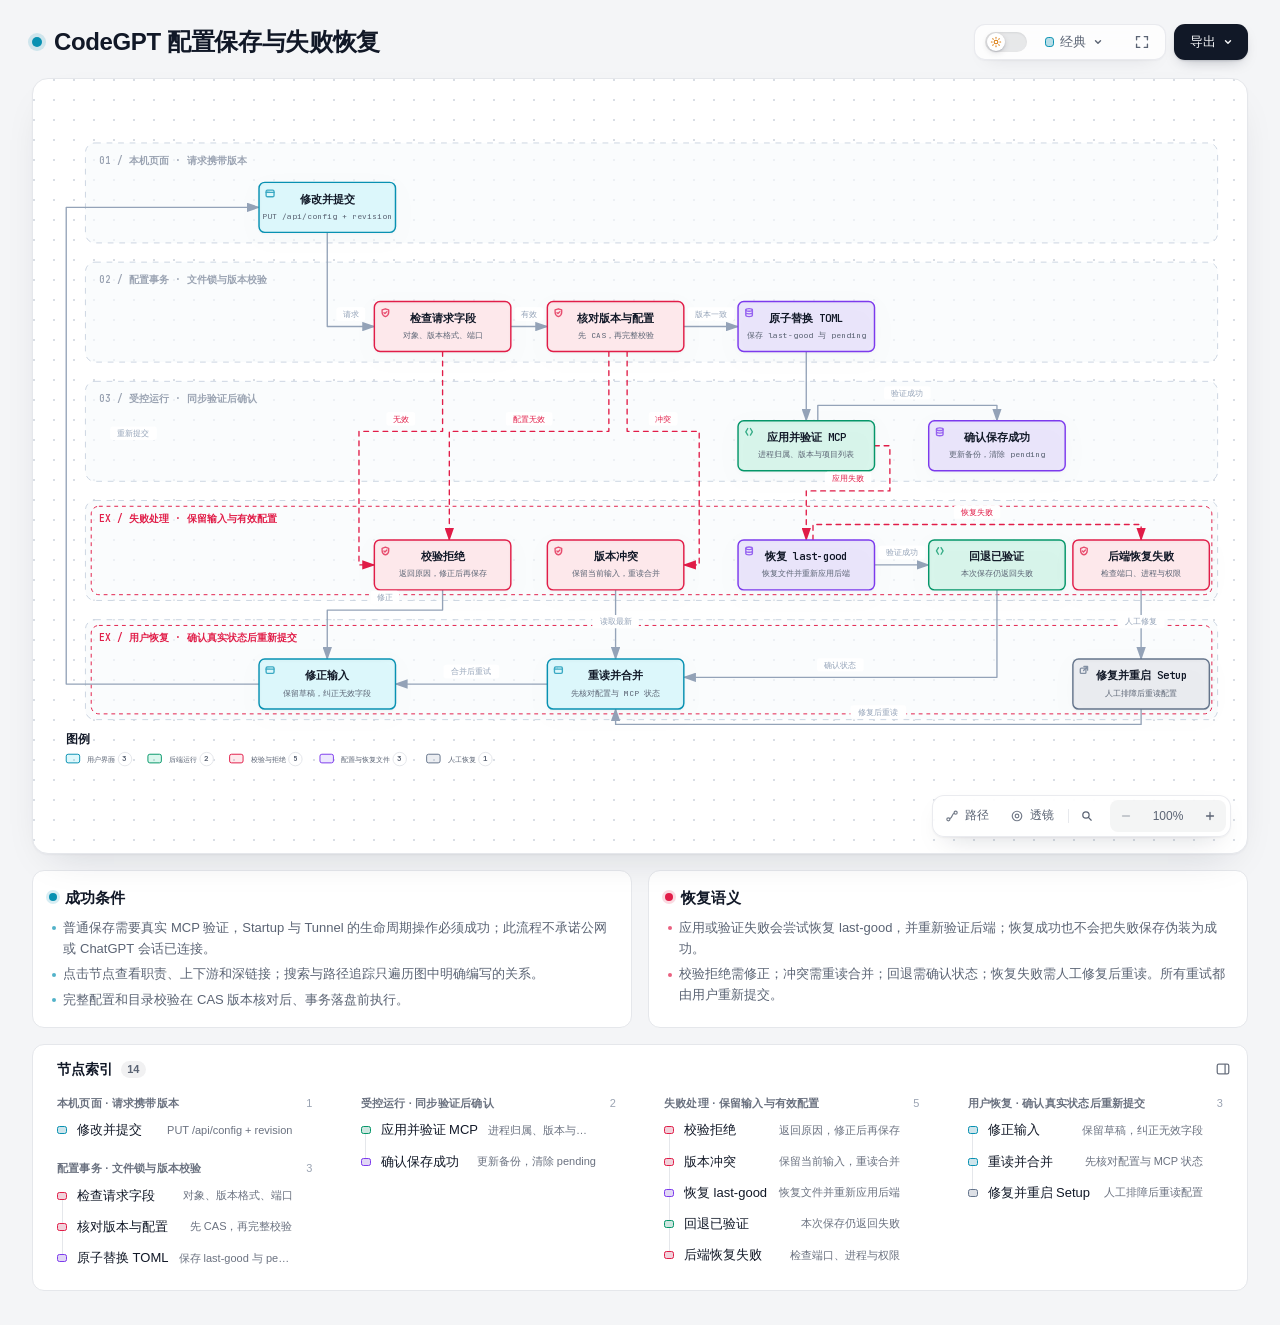
==== commit 8b573b51: "docs: deliver verified single-page CodeGPT showcase and interactive diagrams" ====
--- a/site/diagrams/configuration-workflow.html
+++ b/site/diagrams/configuration-workflow.html
@@ -4982,7 +4982,7 @@
       </div>
     </div>
 
-    <script id="archify-source-evidence-data" type="application/json">{"schemaVersion":1,"verified":true,"repository":{"url":"https://github.com/SHlTbro/CodeGPT","revision":"3f8abbb42719a804d03f285e0fa4f414ded1d0c5","shortRevision":"3f8abbb","label":"SHlTbro/CodeGPT","linkMode":"local-only"},"referenceCount":15,"nodes":{"draft":[{"path":"web/app.js","line":367,"endLine":379,"label":"修改并提交"}],"validate":[{"path":"setup.py","line":179,"endLine":199,"label":"检查请求与配置"}],"cas":[{"path":"config.py","line":581,"endLine":590,"label":"核对当前版本"},{"path":"config.py","line":163,"endLine":188,"label":"目录与监听配置校验"}],"pending":[{"path":"config.py","line":591,"endLine":603,"label":"原子替换 TOML"}],"verify":[{"path":"runtime.py","line":465,"endLine":486,"label":"应用并验证 MCP"}],"commit":[{"path":"config.py","line":604,"endLine":630,"label":"确认保存成功"}],"invalid":[{"path":"setup.py","line":179,"endLine":194,"label":"校验拒绝"}],"conflict":[{"path":"web/app.js","line":370,"endLine":392,"label":"版本冲突"}],"rollback":[{"path":"config.py","line":611,"endLine":624,"label":"恢复 last-good"}],"recovered":[{"path":"config.py","line":620,"endLine":628,"label":"回退已验证"}],"manual":[{"path":"config.py","line":625,"endLine":628,"label":"后端恢复失败"}],"fix":[{"path":"web/app.js","line":389,"endLine":395,"label":"修正输入"}],"reload":[{"path":"web/app.js","line":380,"endLine":392,"label":"重读并合并"}],"restart":[{"path":"config.py","line":625,"endLine":628,"label":"修复并重启 Setup"}]}}</script>
+
     <script id="archify-i18n-data" type="application/json">{"locale":"zh-CN","messages":{"viewer.kind.frontend":"前端","viewer.kind.backend":"后端","viewer.kind.database":"数据库","viewer.kind.cloud":"云服务","viewer.kind.security":"安全","viewer.kind.messagebus":"消息总线","viewer.kind.external":"外部系统","viewer.kind.neutral":"中性","viewer.kind.node":"节点","viewer.kind.start":"开始","viewer.kind.active":"活动","viewer.kind.waiting":"等待","viewer.kind.decision":"决策","viewer.kind.success":"成功","viewer.kind.failure":"失败","viewer.toolbar.actions":"图表操作","viewer.theme.toggle.title":"切换主题（T）","viewer.theme.toggle":"切换颜色主题","viewer.theme.dark":"深色","viewer.theme.light":"浅色","viewer.preset.choose.title":"选择视觉风格（S 循环切换）","viewer.preset.choose":"选择视觉风格","viewer.preset.style":"风格","viewer.preset.menu":"视觉风格","viewer.preset.identity":"视觉表达","viewer.preset.cycles":"循环切换","viewer.preset.classic":"经典","viewer.preset.classic.short":"经典","viewer.preset.classic.hint":"稳定的技术默认风格","viewer.preset.flow":"信号流","viewer.preset.flow.short":"流动","viewer.preset.flow.hint":"突出动态流向","viewer.preset.blueprint":"蓝图","viewer.preset.blueprint.hint":"工程评审","viewer.preset.editorial":"编辑风格","viewer.preset.editorial.hint":"适合发布与上线说明","viewer.preset.badge.signalFlow":"信号流","viewer.preset.badge.blueprint":"蓝图 / 修订 01","viewer.preset.badge.editorial":"编辑风格 / 现场笔记","viewer.preset.badge.editorialPlate":"ARCHIFY / 图版 04","viewer.preset.current":"当前视觉风格：{style}。选择视觉风格","viewer.motion.live":"动态","viewer.motion.still":"静态","viewer.motion.pause":"暂停动效","viewer.motion.resume":"恢复动效","viewer.motion.reduced":"已根据减少动态效果偏好暂停动效","viewer.motion.hidden":"页面不可见时已暂停动效","viewer.motion.yielding":"暂停动效；当前让位于{owner}","viewer.motion.yielding.title":"动态预览已启用 · 正在让位于{owner}","viewer.owner.route":"路径探测","viewer.owner.lens":"语义透镜","viewer.owner.relationship":"关系预览","viewer.owner.intent":"意图追踪","viewer.owner.focus":"语义聚焦","viewer.owner.legend":"图例预览","viewer.owner.reader":"读者交互","viewer.present.enter":"进入演示模式","viewer.present.enter.title":"演示模式（F）","viewer.present.exit":"退出演示模式","viewer.present.exit.title":"退出演示模式（F 或 Escape）","viewer.present.present":"演示","viewer.present.exit.label":"退出","viewer.export.button":"导出","viewer.export.button.title":"导出图表（E）","viewer.export.diagram":"导出图表","viewer.export.menu":"导出","viewer.export.subtitle":"便携、整洁的输出","viewer.export.share":"分享","viewer.export.shareCard":"分享卡片","viewer.export.routeShareCard":"路径分享卡片","viewer.export.reachShareCard":"可达范围分享卡片","viewer.export.copyDiagram":"复制图表","viewer.export.clipboardPng":"复制 PNG 到剪贴板","viewer.export.raster":"位图","viewer.export.image":"图像","viewer.export.lossless":"无损图像","viewer.export.compact":"紧凑图像","viewer.export.modern":"现代图像格式","viewer.export.vectorMotion":"矢量与动效","viewer.export.vectorMotion.heading":"矢量与动效","viewer.export.editable":"可编辑矢量图","viewer.export.svg.auto":"SVG · 自动","viewer.export.svg.auto.hint":"匹配宿主主题","viewer.export.svg.light":"SVG · 浅色","viewer.export.svg.light.hint":"始终浅色","viewer.export.svg.dark":"SVG · 深色","viewer.export.svg.dark.hint":"始终深色","viewer.export.motion6s":"6 秒动效","viewer.export.unsupported":"当前浏览器不支持","viewer.export.clipboardUnsupported":"当前浏览器不支持写入图片剪贴板","viewer.export.clipboardUnsupported.short":"此浏览器不支持写入图片剪贴板。","viewer.export.motionUnavailable":"当前浏览器无法录制动效","viewer.export.webmUnavailable":"当前浏览器不支持 WebM","viewer.export.failed":"导出失败：{message}","viewer.export.unknownVariant":"未知的分享卡片类型：{variant}","viewer.export.routeRequired":"请先追踪路径，再导出路径分享卡片","viewer.export.reachRequired":"请先追踪编写可达范围，再导出可达范围分享卡片","viewer.export.unknown":"未知错误","viewer.export.routeFailed":"路径分享卡片导出失败：{message}","viewer.export.reachFailed":"可达范围分享卡片导出失败：{message}","viewer.export.copyFailed":"复制失败：{message}","viewer.export.copiedPng":"已将 PNG 复制到剪贴板","viewer.export.downloadedRoute":"已下载路径分享卡片","viewer.export.downloadedReach":"已下载可达范围分享卡片","viewer.export.downloadedWebm":"已下载 WebM","viewer.export.recording":"正在录制 6 秒动效…","viewer.export.card.routeSummary.one":"路径：{source} → {target} · {count} 步","viewer.export.card.routeSummary.other":"路径：{source} → {target} · {count} 步","viewer.export.card.reachSummary":"从{origin}开始的编写{direction} · {nodes} · {links} · 最深 {hops}","viewer.export.card.node.one":"{count} 个节点","viewer.export.card.node.other":"{count} 个节点","viewer.export.card.link.one":"{count} 条连接","viewer.export.card.link.other":"{count} 条连接","viewer.export.card.hop.one":"{count} 跳","viewer.export.card.hop.other":"{count} 跳","viewer.export.card.routeBadge":"ARCHIFY · 路径 · {hops}","viewer.export.card.reachBadge":"ARCHIFY · {direction}可达范围","viewer.export.direction.upstream":"上游","viewer.export.direction.downstream":"下游","viewer.export.error.canvasUnavailable":"无法为{label}使用画布","viewer.export.error.contextUnavailable":"无法为{label}创建二维画布上下文","viewer.export.error.toBlobUnavailable":"{label}无法使用 canvas.toBlob","viewer.export.error.toBlobNull":"{label}的 canvas.toBlob 未返回数据","viewer.export.error.variantsCombined":"无法同时组合多种分享卡片类型","viewer.export.error.viewerState":"分享卡片导出无法移除临时 Viewer 状态","viewer.export.error.routeState":"路径卡片导出无法安全保留已解析路径","viewer.export.error.reachState":"可达范围卡片导出无法安全保留编写的可达范围","viewer.export.error.webmRequirements":"WebM 动效导出需要追踪动画及浏览器 MediaRecorder 支持","viewer.export.error.mediaRecorder":"MediaRecorder 录制失败","viewer.export.error.emptyWebm":"MediaRecorder 生成了空的 WebM","viewer.export.error.webmBackground":"无法为 WebM 导出加载 SVG 背景","viewer.guide.title":"探索此系统","viewer.focus.selectedNodes":"已选择 {count} 个节点","viewer.guide.eyebrow":"图表指南","viewer.guide.close":"关闭图表指南","viewer.guide.inspecting":"正在检查已编译语义","viewer.guide.actions":"图表探索操作","viewer.guide.find":"查找任意节点","viewer.guide.find.hint":"搜索标签、职责、类型和稳定 ID。","viewer.guide.route":"追踪路径","viewer.guide.route.aria":"追踪有向路径","viewer.guide.route.hint":"查看两个语义节点如何按编写方向连接。","viewer.guide.map":"查看完整系统","viewer.guide.map.hint":"打开带实时视口和稳定节点的语义雷达。","viewer.guide.lens":"比较语义类型","viewer.guide.lens.hint":"统计角色、显示流量并比较直接编写的连接。","viewer.guide.present":"进入演示模式","viewer.guide.present.hint":"让实时图表占满视口，同时不改变导出。","viewer.guide.shortcuts":"其他键盘快捷键","viewer.guide.shortcut.export":"导出","viewer.guide.shortcut.theme":"主题","viewer.guide.shortcut.style":"风格","viewer.guide.shortcut.reset":"重置","viewer.guide.shortcut.zoomIn":"放大","viewer.guide.shortcut.zoomOut":"缩小","viewer.guide.shortcut.close":"关闭","viewer.guide.facts":"{nodes} · {relationships}","viewer.guide.fact.node.one":"{count} 个语义节点","viewer.guide.fact.node.other":"{count} 个语义节点","viewer.guide.fact.relationship.one":"{count} 条关系","viewer.guide.fact.relationship.other":"{count} 条关系","viewer.guide.open":"打开图表指南","viewer.finder.title":"查找节点","viewer.finder.close":"关闭节点查找器","viewer.finder.placeholder":"搜索标签或 ID","viewer.finder.search":"搜索图表节点","viewer.finder.results":"图表节点","viewer.finder.empty":"没有匹配的节点","viewer.finder.result.focus":"聚焦{label}","viewer.finder.result.routeStart":"选择{label}作为路径起点","viewer.finder.result.routeTarget":"选择{label}作为路径终点，{links}","viewer.finder.status.empty":"没有匹配的节点","viewer.finder.status.count.one":"{count} 个匹配节点","viewer.finder.status.count.other":"{count} 个匹配节点","viewer.finder.noun.nodes":"个节点","viewer.finder.link.one":"{count} 条连接","viewer.finder.link.other":"{count} 条连接","viewer.finder.result.focus.one":"聚焦{label}，{count} 条相关连接","viewer.finder.result.focus.other":"聚焦{label}，{count} 条相关连接","viewer.finder.status.filtered":"{visible}/{available} {noun}","viewer.finder.status.all":"{available} {noun}","viewer.passport.eyebrow":"语义护照","viewer.passport.metadata":"节点元数据","viewer.passport.evidence":"已验证的源代码证据","viewer.passport.verified":"已验证来源","viewer.passport.verificationScope":"已按固定修订版本验证本地 Git 证据，未检查远程访问权限。","viewer.passport.reach":"编写可达范围","viewer.passport.reach.trace":"追踪编写的可达性","viewer.passport.upstream":"上游","viewer.passport.downstream":"下游","viewer.passport.upstream.trace":"追踪上游编写可达性","viewer.passport.downstream.trace":"追踪下游编写可达性","viewer.passport.close":"关闭语义护照","viewer.passport.move":"移动语义护照。可拖动、使用方向键移动，或按 Home 恢复自动位置。","viewer.passport.copy":"复制链接","viewer.passport.copy.focus":"复制聚焦节点的链接","viewer.passport.relations":"关系","viewer.passport.relations.show":"显示关联关系","viewer.passport.relations.hide":"隐藏关联关系","viewer.passport.relations.list":"关联关系","viewer.passport.copyRelation":"复制关系","viewer.passport.copyNode":"复制节点","viewer.passport.copyPinned":"复制固定关系的链接","viewer.passport.copySource":"复制来源节点的链接","viewer.passport.copy.focused.success":"已复制聚焦节点链接","viewer.passport.copy.pinned.success":"已复制固定关系链接","viewer.passport.copy.focused.failed":"无法复制聚焦节点链接","viewer.passport.copy.pinned.failed":"无法复制固定关系链接","viewer.passport.relationship.none":"没有关联关系","viewer.passport.relationship.count.one":"{count} 条关系","viewer.passport.relationship.count.other":"{count} 条关系","viewer.passport.relationship.show.one":"显示 {count} 条关联关系","viewer.passport.relationship.show.other":"显示 {count} 条关联关系","viewer.passport.relationship.summary":"{out} 条出向 · {in} 条入向{loops}","viewer.passport.relationship.loops":" · {count} 条自环","viewer.passport.relationship.explorer":"直接关系浏览器","viewer.passport.relationship.help":"使用方向键浏览关系。按 Enter 或空格键固定详情；按 Escape 清除。","viewer.passport.relationship.loopsBack":"回环","viewer.passport.relationship.connectsTo":"连接到","viewer.passport.relationship.connectsFrom":"连接自","viewer.passport.relationship.pinned":"已固定关系 · {from} → {to} · {label}","viewer.passport.relationship.inspect":"检查第 {index}/{total} 条关系：{from} 到 {to}，{label}。按 Enter 查看详情。","viewer.passport.relationship.group.out":"出向","viewer.passport.relationship.group.in":"入向","viewer.passport.relationship.group.loop":"自环","viewer.passport.relationship.row":"{group}：{relationship}，{neighbor}","viewer.passport.relationship.direction.out":"出 →","viewer.passport.relationship.direction.in":"← 入","viewer.passport.relationship.direction.loop":"自环","viewer.passport.sourceCount.one":"{count} 个已验证来源引用","viewer.passport.sourceCount.other":"{count} 个已验证来源引用","viewer.passport.sourceMarker":"来源","viewer.passport.beacon.one":"{count} 个已验证来源；聚焦此节点以检查","viewer.passport.beacon.other":"{count} 个已验证来源；聚焦此节点以检查","viewer.passport.repository.open":"打开已验证的仓库修订版本 {revision}","viewer.passport.source.open":"打开修订版本 {revision} 中已验证的来源 {path}","viewer.passport.source.openLink":"打开 ↗","viewer.passport.reach.upstream.one":"追踪 {count} 个上游编写节点","viewer.passport.reach.upstream.other":"追踪 {count} 个上游编写节点","viewer.passport.reach.downstream.one":"追踪 {count} 个下游编写节点","viewer.passport.reach.downstream.other":"追踪 {count} 个下游编写节点","viewer.passport.reach.noUpstream":"没有上游编写节点","viewer.passport.reach.noDownstream":"没有下游编写节点","viewer.passport.reach.status":"{direction} · {nodes} 个节点 · {links} 条连接 · 最深 {hops} 跳","viewer.route.eyebrow":"路径","viewer.route.start":"点击路径的起点","viewer.route.start.find":"查找起点","viewer.route.start.find.aria":"查找路径起点","viewer.route.copy":"复制链接","viewer.route.copy.aria":"复制已追踪路径的链接","viewer.route.clear":"清除","viewer.route.clear.aria":"清除路径探测","viewer.route.traced":"路径","viewer.route.pickTwo":"在图上点两个节点","viewer.route.pickOne":"在图上点一个节点","viewer.route.controls":"路径旅程控制","viewer.route.previous":"上一个路径位置","viewer.route.play":"播放路径旅程","viewer.route.pause":"暂停路径旅程","viewer.route.replay":"重播路径旅程","viewer.route.next":"下一个路径位置","viewer.route.journey":"旅程","viewer.route.pause.label":"暂停","viewer.route.replay.label":"重播","viewer.route.overview":"总览","viewer.route.overview.aria":"显示完整路径总览","viewer.route.instructions":"先点起点，再点终点，沿箭头方向找路。","viewer.route.destination":"从{label}出发，走到哪里？","viewer.route.destination.find":"查找目标","viewer.route.destination.find.aria":"查找可达的路径目标","viewer.route.differentDestination":"选择其他目标","viewer.route.distinct":"请选两个不同的节点。","viewer.route.unreachable":"走不到{label}","viewer.route.unreachable.detail":"沿箭头方向，从{source}走不到{target}。请选一个高亮节点。","viewer.route.start.instructions":"接着选终点，能走到的节点会亮起。","viewer.route.copy.success":"已复制路径链接","viewer.route.copy.failed":"无法复制路径链接","viewer.route.position":"路径位置 {index}/{total}：{label}","viewer.route.step":"第 {index}/{total} 步 · {phase} · {label}","viewer.route.motionRequired":"自动旅程需要动态模式","viewer.route.trigger.clear":"清除已追踪路径","viewer.route.overview.status":"{nodes} · {hops} · 最短路径","viewer.route.overview.node.one":"{count} 个节点","viewer.route.overview.node.other":"{count} 个节点","viewer.route.overview.hop.one":"{count} 步","viewer.route.overview.hop.other":"{count} 步","viewer.route.phase.playing":"播放中","viewer.route.phase.complete":"已完成","viewer.route.phase.inspecting":"检查中","viewer.route.destination.count.one":"有 {count} 个能走到的节点已高亮，点一下。","viewer.route.destination.count.other":"有 {count} 个能走到的节点已高亮，点一个。","viewer.route.noOutgoing":"这个节点没有向外的箭头。清除后换一个起点。","viewer.route.result.title":"{source} 到 {target}","viewer.route.finder.source.title":"选择路径起点","viewer.route.finder.source.placeholder":"搜索路径来源","viewer.route.finder.source.empty":"没有匹配的路径来源","viewer.route.finder.source.results":"可作为路径起点的节点","viewer.route.finder.source.noun":"个路径来源","viewer.route.finder.source.badge":"起点","viewer.route.finder.target.title":"从{label}出发的目标","viewer.route.finder.target.placeholder":"搜索可达目标","viewer.route.finder.target.empty":"没有匹配的可达目标","viewer.route.finder.target.results":"可达路径目标","viewer.route.finder.target.noun":"个可达目标","viewer.route.hop.one":"{count} 跳","viewer.route.hop.other":"{count} 跳","viewer.lens.eyebrow":"语义透镜","viewer.lens.title":"比较系统角色","viewer.lens.close":"关闭语义透镜","viewer.lens.instruction":"最多选择两种语义类型。选择一种可显示其真实流量；选择两种只比较直接编写的关系。","viewer.lens.kinds":"语义类型","viewer.lens.choose":"选择一种类型以检查其节点和相连关系。","viewer.lens.copy":"复制语义透镜链接","viewer.lens.clear":"清除语义透镜","viewer.lens.open":"打开语义透镜","viewer.lens.openActive":"打开当前语义透镜","viewer.lens.legend":"语义图例","viewer.lens.legend.inspect.one":"检查{label}，{count} 个节点","viewer.lens.legend.inspect.other":"检查{label}，{count} 个节点","viewer.lens.kind.count.one":"{label}，{count} 个节点","viewer.lens.kind.count.other":"{label}，{count} 个节点","viewer.lens.compare.one":"{first} → {second}：{forward} · {second} → {first}：{reverse} · 共 {count} 条直接关系","viewer.lens.compare.other":"{first} → {second}：{forward} · {second} → {first}：{reverse} · 共 {count} 条直接关系","viewer.lens.single":"{nodes} · {relationships} · 已连接节点保持可见","viewer.lens.node.one":"{count} 个{label}节点","viewer.lens.node.other":"{count} 个{label}节点","viewer.lens.relationship.one":"{count} 条相连关系","viewer.lens.relationship.other":"{count} 条相连关系","viewer.radar.title":"语义雷达","viewer.radar.building":"正在构建总览","viewer.radar.openFull":"打开完整语义雷达","viewer.radar.open":"打开雷达","viewer.radar.close":"关闭语义雷达","viewer.radar.surface":"图表总览。点击节点进行聚焦，或使用方向键平移。","viewer.radar.click":"点击节点","viewer.radar.drag":"拖动平移","viewer.radar.space":"语义雷达需要更多地图可见空间。","viewer.radar.nodes":"语义图表雷达节点","viewer.radar.focus":"从语义雷达聚焦{label}","viewer.radar.status":"{count} 个节点 · {viewport}","viewer.radar.fullMap":"{count} 个节点 · 完整地图","viewer.radar.compacted":"已收紧雷达，避免遮挡语义护照或地图控件。","viewer.radar.cancelWaiting":"取消等待更多地图空间的语义雷达","viewer.radar.needsSpace":"语义雷达需要更多可见地图空间","viewer.radar.viewport.full":"完整地图","viewer.radar.viewport.width":"宽度 {percent}%","viewer.radar.viewport.scale":"视口 {percent}%","viewer.nav.controls":"图表视图控制","viewer.nav.route":"追踪有向路径","viewer.nav.route.title":"追踪路径（R）","viewer.nav.route.short":"路径","viewer.nav.radar":"打开语义雷达","viewer.nav.radar.title":"语义雷达（M）","viewer.nav.radar.short":"地图","viewer.nav.lens":"打开语义透镜","viewer.nav.lens.title":"语义透镜（L）","viewer.nav.lens.short":"透镜","viewer.nav.find":"查找节点","viewer.nav.find.title":"查找节点（/）","viewer.outline.title":"节点索引","viewer.rail.show":"要点与索引","viewer.rail.controls":"侧栏","viewer.rail.collapse":"收起侧栏","viewer.rail.bottom":"移到图下方","viewer.rail.right":"移到图右侧","viewer.nav.guide":"打开图表指南","viewer.nav.guide.title":"图表指南（?）","viewer.nav.zoomOut":"缩小","viewer.nav.zoomOut.title":"缩小（-）","viewer.nav.reset":"重置图表视图","viewer.nav.reset.title":"重置视图（0）","viewer.nav.read":"阅读","viewer.nav.zoomIn":"放大","viewer.nav.zoomIn.title":"放大（+）","viewer.nav.camera":"{hint}。重置图表视图","viewer.nav.camera.title":"{semantic}{hint} · 重置视图（0）","viewer.nav.camera.semantic":"语义相机已启用 · ","viewer.nav.level.map":"概览","viewer.nav.level.read":"阅读","viewer.nav.level.full":"完整","viewer.nav.level.auto":"自动","viewer.nav.detail.map":"放大以显示关系标签和节点上下文","viewer.nav.detail.read":"再次放大以显示标签和注释","viewer.nav.detail.full":"完整图表详情","viewer.intent.summary":"{label}。{out} 条出向，{in} 条入向{loops}。共 {total} 条连接。按 Enter 查看详情。","viewer.intent.loops":"，{count} 条自环","viewer.common.copied":"已复制","viewer.common.copyFailed":"复制失败","viewer.common.copyLink":"复制链接","viewer.common.clear":"清除","viewer.common.close":"关闭"}}</script>
     <!-- Main Diagram -->
     <div class="diagram-container" data-detail-level="read"
@@ -5067,7 +5067,7 @@
             <circle cx="4.1" cy="4.8" r=".7" class="sigil-fill"/>
             <circle cx="6.3" cy="4.8" r=".7" class="sigil-fill"/>
           </g>
-          <text data-node-label="" data-detail-anchor="" x="287.6" y="114" class="t-primary" font-size="11" font-weight="600" text-anchor="middle">修改并提交</text>
+          <text data-node-label="" data-detail-anchor="" x="291.6" y="114" class="t-primary" font-size="11" font-weight="600" text-anchor="middle">修改并提交</text>
           <text data-detail="context" x="291.6" y="131" class="t-muted" font-size="8" text-anchor="middle">PUT /api/config + revision</text>
         </g>
 
@@ -5079,7 +5079,7 @@
             <path d="M8 2.2 13 4v3.5c0 3.1-1.8 5.4-5 6.5-3.2-1.1-5-3.4-5-6.5V4Z"/>
             <path d="m5.8 8 1.5 1.5 3-3"/>
           </g>
-          <text data-node-label="" data-detail-anchor="" x="401" y="238" class="t-primary" font-size="11" font-weight="600" text-anchor="middle">检查请求字段</text>
+          <text data-node-label="" data-detail-anchor="" x="411.6" y="238" class="t-primary" font-size="11" font-weight="600" text-anchor="middle">检查请求字段</text>
           <text data-detail="context" x="411.6" y="255" class="t-muted" font-size="8" text-anchor="middle">对象、版本格式、端口</text>
         </g>
 
@@ -5091,8 +5091,8 @@
             <path d="M8 2.2 13 4v3.5c0 3.1-1.8 5.4-5 6.5-3.2-1.1-5-3.4-5-6.5V4Z"/>
             <path d="m5.8 8 1.5 1.5 3-3"/>
           </g>
-          <text data-node-label="" data-detail-anchor="" x="591.6" y="249" class="t-primary" font-size="11" font-weight="600" text-anchor="middle">核对版本与配置</text>
-          <text data-detail="context" x="591.6" y="261.3" class="t-muted" font-size="8" text-anchor="middle">先 CAS，再完整校验</text>
+          <text data-node-label="" data-detail-anchor="" x="591.6" y="238" class="t-primary" font-size="11" font-weight="600" text-anchor="middle">核对版本与配置</text>
+          <text data-detail="context" x="591.6" y="255" class="t-muted" font-size="8" text-anchor="middle">先 CAS，再完整校验</text>
         </g>
 
         <g id="node-pending" data-node-id="pending" data-node-label="原子替换 TOML" tabindex="0" role="button" aria-label="聚焦原子替换 TOML，保存 last-good 与 pending, 配置事务 · 文件锁与版本校验" aria-pressed="false" data-node-kind="database" data-node-sublabel="保存 last-good 与 pending" data-node-context="配置事务 · 文件锁与版本校验">
@@ -5103,8 +5103,8 @@
             <ellipse cx="8" cy="4" rx="5" ry="2"/>
             <path d="M3 4v8c0 1.1 2.2 2 5 2s5-.9 5-2V4M3 8c0 1.1 2.2 2 5 2s5-.9 5-2"/>
           </g>
-          <text data-node-label="" data-detail-anchor="" x="790" y="249" class="t-primary" font-size="11" font-weight="600" text-anchor="middle">原子替换 TOML</text>
-          <text data-detail="context" x="790" y="261.3" class="t-muted" font-size="8" text-anchor="middle">保存 last-good 与 pending</text>
+          <text data-node-label="" data-detail-anchor="" x="790" y="238" class="t-primary" font-size="11" font-weight="600" text-anchor="middle">原子替换 TOML</text>
+          <text data-detail="context" x="790" y="255" class="t-muted" font-size="8" text-anchor="middle">保存 last-good 与 pending</text>
         </g>
 
         <g id="node-verify" data-node-id="verify" data-node-label="应用并验证 MCP" tabindex="0" role="button" aria-label="聚焦应用并验证 MCP，进程归属、版本与项目列表, 受控运行 · 同步验证后确认" aria-pressed="false" data-node-kind="backend" data-node-sublabel="进程归属、版本与项目列表" data-node-context="受控运行 · 同步验证后确认">
@@ -5114,8 +5114,8 @@
           <g aria-hidden="true" data-semantic-sigil="backend" class="semantic-sigil s-backend" transform="translate(725 347) scale(0.6875)">
             <path d="M6 3 3 8l3 5M10 3l3 5-3 5"/>
           </g>
-          <text data-node-label="" data-detail-anchor="" x="790" y="373" class="t-primary" font-size="11" font-weight="600" text-anchor="middle">应用并验证 MCP</text>
-          <text data-detail="context" x="790" y="385.3" class="t-muted" font-size="8" text-anchor="middle">进程归属、版本与项目列表</text>
+          <text data-node-label="" data-detail-anchor="" x="790" y="362" class="t-primary" font-size="11" font-weight="600" text-anchor="middle">应用并验证 MCP</text>
+          <text data-detail="context" x="790" y="379" class="t-muted" font-size="8" text-anchor="middle">进程归属、版本与项目列表</text>
         </g>
 
         <g id="node-commit" data-node-id="commit" data-node-label="确认保存成功" tabindex="0" role="button" aria-label="聚焦确认保存成功，更新备份，清除 pending, 受控运行 · 同步验证后确认" aria-pressed="false" data-node-kind="database" data-node-sublabel="更新备份，清除 pending" data-node-context="受控运行 · 同步验证后确认">
@@ -5126,7 +5126,7 @@
             <ellipse cx="8" cy="4" rx="5" ry="2"/>
             <path d="M3 4v8c0 1.1 2.2 2 5 2s5-.9 5-2V4M3 8c0 1.1 2.2 2 5 2s5-.9 5-2"/>
           </g>
-          <text data-node-label="" data-detail-anchor="" x="977.8" y="362" class="t-primary" font-size="11" font-weight="600" text-anchor="middle">确认保存成功</text>
+          <text data-node-label="" data-detail-anchor="" x="988.4" y="362" class="t-primary" font-size="11" font-weight="600" text-anchor="middle">确认保存成功</text>
           <text data-detail="context" x="988.4" y="379" class="t-muted" font-size="8" text-anchor="middle">更新备份，清除 pending</text>
         </g>
 
@@ -5162,8 +5162,8 @@
             <ellipse cx="8" cy="4" rx="5" ry="2"/>
             <path d="M3 4v8c0 1.1 2.2 2 5 2s5-.9 5-2V4M3 8c0 1.1 2.2 2 5 2s5-.9 5-2"/>
           </g>
-          <text data-node-label="" data-detail-anchor="" x="790" y="497" class="t-primary" font-size="11" font-weight="600" text-anchor="middle">恢复 last-good</text>
-          <text data-detail="context" x="790" y="509.3" class="t-muted" font-size="8" text-anchor="middle">恢复文件并重新应用后端</text>
+          <text data-node-label="" data-detail-anchor="" x="790" y="486" class="t-primary" font-size="11" font-weight="600" text-anchor="middle">恢复 last-good</text>
+          <text data-detail="context" x="790" y="503" class="t-muted" font-size="8" text-anchor="middle">恢复文件并重新应用后端</text>
         </g>
 
         <g id="node-recovered" data-node-id="recovered" data-node-label="回退已验证" tabindex="0" role="button" aria-label="聚焦回退已验证，本次保存仍返回失败, 失败处理 · 保留输入与有效配置" aria-pressed="false" data-node-kind="backend" data-node-sublabel="本次保存仍返回失败" data-node-context="失败处理 · 保留输入与有效配置">
@@ -5173,7 +5173,7 @@
           <g aria-hidden="true" data-semantic-sigil="backend" class="semantic-sigil s-backend" transform="translate(923.4 471) scale(0.6875)">
             <path d="M6 3 3 8l3 5M10 3l3 5-3 5"/>
           </g>
-          <text data-node-label="" data-detail-anchor="" x="984.4" y="486" class="t-primary" font-size="11" font-weight="600" text-anchor="middle">回退已验证</text>
+          <text data-node-label="" data-detail-anchor="" x="988.4" y="486" class="t-primary" font-size="11" font-weight="600" text-anchor="middle">回退已验证</text>
           <text data-detail="context" x="988.4" y="503" class="t-muted" font-size="8" text-anchor="middle">本次保存仍返回失败</text>
         </g>
 
@@ -5185,7 +5185,7 @@
             <path d="M8 2.2 13 4v3.5c0 3.1-1.8 5.4-5 6.5-3.2-1.1-5-3.4-5-6.5V4Z"/>
             <path d="m5.8 8 1.5 1.5 3-3"/>
           </g>
-          <text data-node-label="" data-detail-anchor="" x="1127.8000000000002" y="486" class="t-primary" font-size="11" font-weight="600" text-anchor="middle">后端恢复失败</text>
+          <text data-node-label="" data-detail-anchor="" x="1138.4" y="486" class="t-primary" font-size="11" font-weight="600" text-anchor="middle">后端恢复失败</text>
           <text data-detail="context" x="1138.4" y="503" class="t-muted" font-size="8" text-anchor="middle">检查端口、进程与权限</text>
         </g>
 
@@ -5213,7 +5213,7 @@
             <circle cx="4.1" cy="4.8" r=".7" class="sigil-fill"/>
             <circle cx="6.3" cy="4.8" r=".7" class="sigil-fill"/>
           </g>
-          <text data-node-label="" data-detail-anchor="" x="587.6" y="610" class="t-primary" font-size="11" font-weight="600" text-anchor="middle">重读并合并</text>
+          <text data-node-label="" data-detail-anchor="" x="591.6" y="610" class="t-primary" font-size="11" font-weight="600" text-anchor="middle">重读并合并</text>
           <text data-detail="context" x="591.6" y="627" class="t-muted" font-size="8" text-anchor="middle">先核对配置与 MCP 状态</text>
         </g>
 
@@ -5225,8 +5225,8 @@
             <rect x="2.5" y="5" width="8.5" height="8" rx="1.5"/>
             <path d="M8 2.5h5.5V8M13.5 2.5 7.5 8.5"/>
           </g>
-          <text data-node-label="" data-detail-anchor="" x="1138.4" y="621" class="t-primary" font-size="11" font-weight="600" text-anchor="middle">修复并重启 Setup</text>
-          <text data-detail="context" x="1138.4" y="633.3" class="t-muted" font-size="8" text-anchor="middle">人工排障后重读配置</text>
+          <text data-node-label="" data-detail-anchor="" x="1139.2" y="610" class="t-primary" font-size="11" font-weight="600" text-anchor="middle">修复并重启 Setup</text>
+          <text data-detail="context" x="1138.4" y="627" class="t-muted" font-size="8" text-anchor="middle">人工排障后重读配置</text>
         </g>
 
         <!-- Edge labels -->
@@ -5307,21 +5307,21 @@
             <rect x="20" y="688" width="14" height="9" rx="2" class="c-frontend" stroke-width="1"/>
             <text x="42" y="696" class="t-muted" font-size="7.5" font-weight="500">用户界面</text>
           </g>
-          <g data-legend-semantic-kind="backend" data-legend-kind="backend" data-legend-label="Agent 逻辑" data-legend-x="105" data-legend-baseline="696" data-legend-width="87">
+          <g data-legend-semantic-kind="backend" data-legend-kind="backend" data-legend-label="后端运行" data-legend-x="105" data-legend-baseline="696" data-legend-width="78">
             <rect x="105" y="688" width="14" height="9" rx="2" class="c-backend" stroke-width="1"/>
-            <text x="127" y="696" class="t-muted" font-size="7.5" font-weight="500">Agent 逻辑</text>
+            <text x="127" y="696" class="t-muted" font-size="7.5" font-weight="500">后端运行</text>
           </g>
-          <g data-legend-semantic-kind="security" data-legend-kind="security" data-legend-label="策略" data-legend-x="199" data-legend-baseline="696" data-legend-width="61">
-            <rect x="199" y="688" width="14" height="9" rx="2" class="c-security" stroke-width="1"/>
-            <text x="221" y="696" class="t-muted" font-size="7.5" font-weight="500">策略</text>
+          <g data-legend-semantic-kind="security" data-legend-kind="security" data-legend-label="校验与拒绝" data-legend-x="190" data-legend-baseline="696" data-legend-width="87">
+            <rect x="190" y="688" width="14" height="9" rx="2" class="c-security" stroke-width="1"/>
+            <text x="212" y="696" class="t-muted" font-size="7.5" font-weight="500">校验与拒绝</text>
           </g>
-          <g data-legend-semantic-kind="database" data-legend-kind="database" data-legend-label="上下文 / 追踪" data-legend-x="267" data-legend-baseline="696" data-legend-width="100">
-            <rect x="267" y="688" width="14" height="9" rx="2" class="c-database" stroke-width="1"/>
-            <text x="289" y="696" class="t-muted" font-size="7.5" font-weight="500">上下文 / 追踪</text>
+          <g data-legend-semantic-kind="database" data-legend-kind="database" data-legend-label="配置与恢复文件" data-legend-x="284" data-legend-baseline="696" data-legend-width="104">
+            <rect x="284" y="688" width="14" height="9" rx="2" class="c-database" stroke-width="1"/>
+            <text x="306" y="696" class="t-muted" font-size="7.5" font-weight="500">配置与恢复文件</text>
           </g>
-          <g data-legend-semantic-kind="external" data-legend-kind="external" data-legend-label="外部系统" data-legend-x="374" data-legend-baseline="696" data-legend-width="78">
-            <rect x="374" y="688" width="14" height="9" rx="2" class="c-external" stroke-width="1"/>
-            <text x="396" y="696" class="t-muted" font-size="7.5" font-weight="500">外部系统</text>
+          <g data-legend-semantic-kind="external" data-legend-kind="external" data-legend-label="人工恢复" data-legend-x="395" data-legend-baseline="696" data-legend-width="78">
+            <rect x="395" y="688" width="14" height="9" rx="2" class="c-external" stroke-width="1"/>
+            <text x="417" y="696" class="t-muted" font-size="7.5" font-weight="500">人工恢复</text>
           </g>
         </g>
       </svg>
@@ -5507,7 +5507,7 @@
         </div>
         <ul>
           <li>普通保存需要真实 MCP 验证，Startup 与 Tunnel 的生命周期操作必须成功；此流程不承诺公网或 ChatGPT 会话已连接。</li>
-          <li>源码基线 HEAD 3f8abbb；上述运行文件与发行基线 RC2 55a608c 相同。点击节点查看源码位置、上下游和深链接。</li>
+          <li>点击节点查看职责、上下游和深链接；搜索与路径追踪只遍历图中明确编写的关系。</li>
           <li>完整配置和目录校验在 CAS 版本核对后、事务落盘前执行。</li>
         </ul>
       </div>
